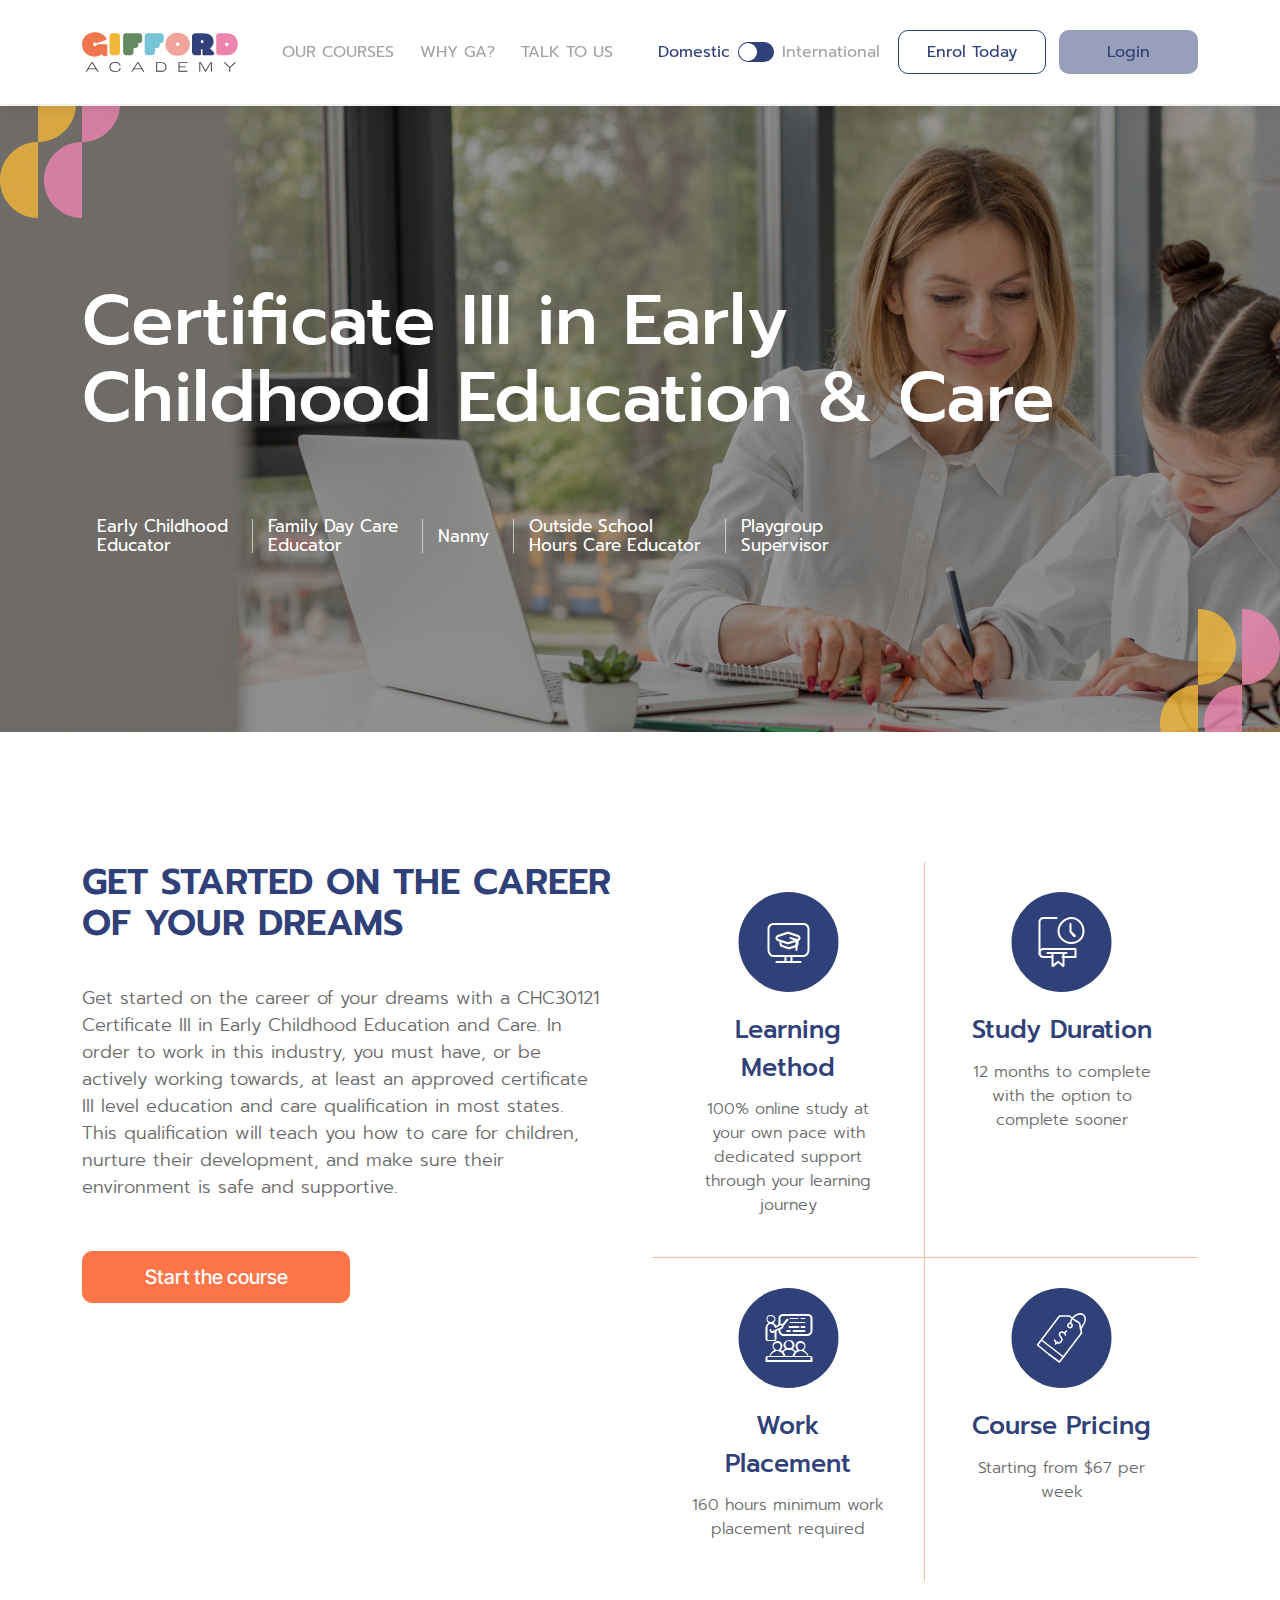
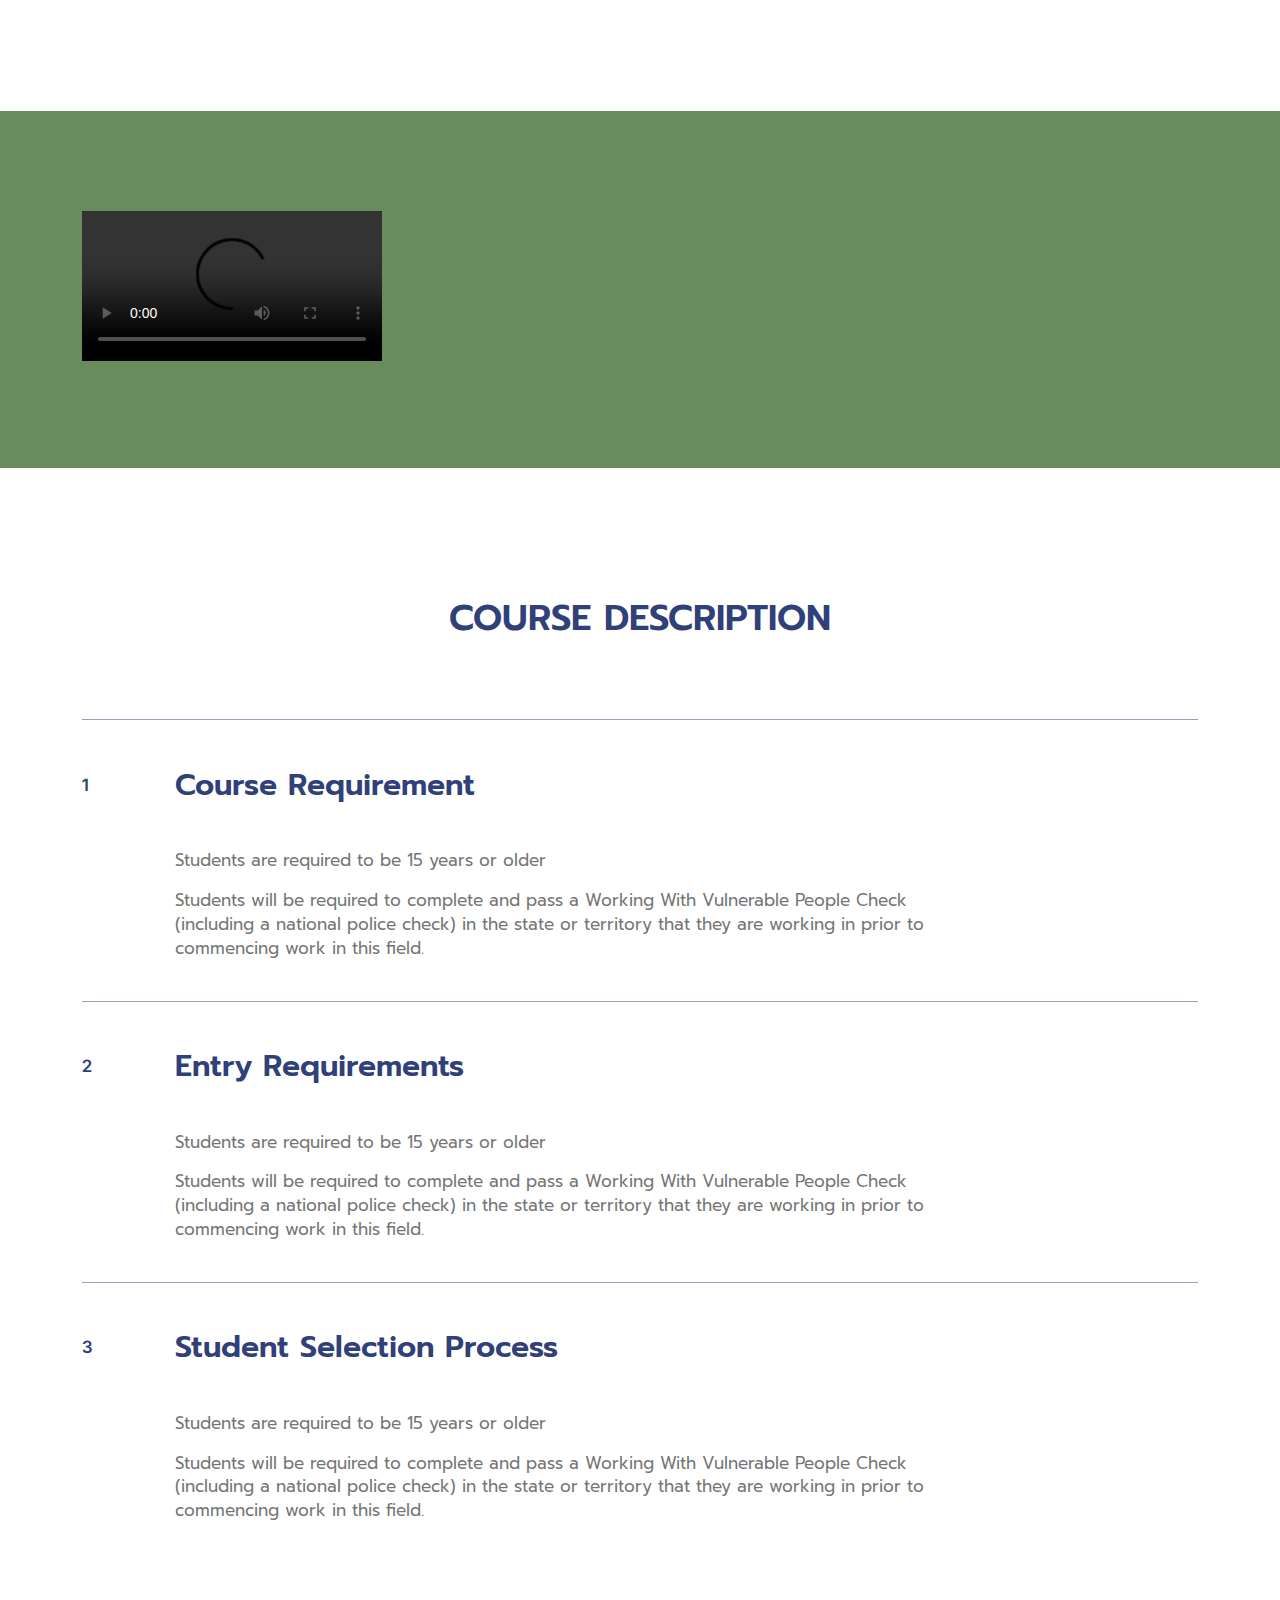
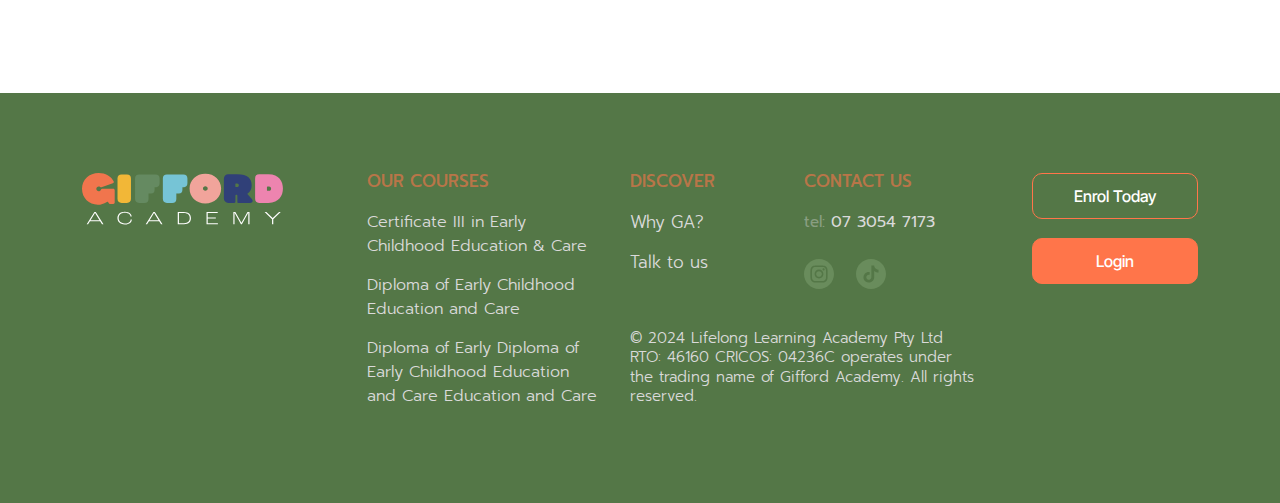
==== course1.html @ c0bf6949 "Add files via upload" ====
<!DOCTYPE html>
<html lang="en">

<head>
    <meta charset="UTF-8">
    <meta name="viewport" content="width=device-width, initial-scale=1.0">
    <title>Certificate III in Early Childhood Education & Care</title>
    <link rel="stylesheet" href="css/lib/bootstrap.min.css">
    <link rel="stylesheet" href="css/lib/swiper-bundle.min.css">
    <link rel="stylesheet" href="https://cdn.plyr.io/3.7.8/plyr.css" />
    <link rel="stylesheet" href="css/style.css">
</head>

<body>
    <header class="header white">
        <div class="container">
            <div class="row align-items-center">
                <div class="col-xl-2">
                    <a href="index.html" class="header__logo">
                        <img src="img/logowhite.svg" alt="logo">
                    </a>
                </div>
                <div class="col-xl-10 adaptmenu">
                    <div class="header__rightsect">
                        <nav>
                            <ul>
                                <li>
                                    <a href="#">Our Courses</a>
                                    <div class="megamenu">
                                        <div class="container">
                                            <div class="megamenuwrap">
                                                <div class="row">
                                                    <div class="col-xl-4">
                                                        <a href="#" class="megamenu__link">
                                                            <img src="img/menupic1.png" alt="img">
                                                            <p>
                                                                Certificate III in Early Childhood<br> Education & Care
                                                            </p>
                                                        </a>
                                                    </div>
                                                    <div class="col-xl-4">
                                                        <a href="#" class="megamenu__link">
                                                            <img src="img/menupic2.png" alt="img">
                                                            <p>
                                                                Diploma of Early Childhood<br> Education and Care
                                                            </p>
                                                        </a>
                                                    </div>
                                                    <div class="col-xl-4">
                                                        <a href="#" class="megamenu__link">
                                                            <img src="img/menupic3.png" alt="img">
                                                            <p>
                                                                Double Certificate III and<br> Diploma of Early
                                                                Childhood<br>
                                                                Education and Care
                                                            </p>
                                                        </a>
                                                    </div>
                                                </div>
                                            </div>
                                        </div>
                                    </div>
                                </li>
                                <li><a href="#">Why GA?</a></li>
                                <li><a href="#">Talk to us</a></li>
                            </ul>
                        </nav>
                        <div class="header__switcher">
                            <span class="domestic active">Domestic</span>
                            <div class="switchel">
                                <input type="checkbox" id="switch" /><label for="switch">Toggle</label>
                            </div>
                            <span class="international">International</span>
                        </div>
                        <div class="header__btns">
                            <a href="#" class="enrolbtn">Enrol Today</a>
                            <a href="#" class="logbtn">Login</a>
                        </div>
                    </div>
                </div>

                <button class="burger burger2"><span></span></button>
            </div>
        </div>
    </header>

    <main class="main">
        <section class="sertificate__herosect headerspace">
            <img class="sertificate__herosectbg" src="img/sertificate/sertifhero.jpg" alt="heroimg">
            <div class="container">
                <h1>
                    Certificate III in Early<br> Childhood Education & Care
                </h1>
                <ul>
                    <li>
                        Early Childhood<br> Educator
                    </li>
                    <li>
                        Family Day Care<br> Educator
                    </li>
                    <li>
                        Nanny
                    </li>
                    <li>
                        Outside School<br> Hours Care Educator
                    </li>
                    <li>
                        Playgroup<br> Supervisor
                    </li>
                </ul>
            </div>
            <img class="sertheroel1" src="img/elements/el10.png" alt="el">
            <img class="sertheroel2" src="img/elements/el11.png" alt="el">
        </section>

        <section class="sertgetstarted">
            <div class="container">
                <div class="row">
                    <div class="col-lg-6">
                        <h3 class="secttitle secttitle_blue">
                            Get started on the career of your dreams
                        </h3>
                        <div class="descr">
                            <p>
                                Get started on the career of your dreams with a CHC30121 Certificate III in Early
                                Childhood
                                Education and Care. In order to work in this industry, you must have, or be actively
                                working
                                towards, at least an approved certificate III level education and care qualification in
                                most
                                states. This qualification will teach you how to care for children, nurture their
                                development, and make sure their environment is safe and supportive.
                            </p>
                        </div>
                        <a href="#" class="redbtn">
                            Start the course
                        </a>
                    </div>
                    <div class="col-lg-6">
                        <div class="getstartedicwrap">
                            <div class="getstartedicbox">
                                <img src="img/sertificate/ic1.svg" alt="icon">
                                <p class="title">Learning Method</p>
                                <p>
                                    100% online study at your own pace with dedicated support through your learning
                                    journey
                                </p>
                            </div>
                            <div class="getstartedicbox">
                                <img src="img/sertificate/ic2.svg" alt="icon">
                                <p class="title">Study Duration</p>
                                <p>
                                    12 months to complete with the option to complete sooner
                                </p>
                            </div>
                            <div class="getstartedicbox">
                                <img src="img/sertificate/ic3.svg" alt="icon">
                                <p class="title">Work Placement</p>
                                <p>
                                    160 hours minimum work placement required
                                </p>
                            </div>
                            <div class="getstartedicbox">
                                <img src="img/sertificate/ic4.svg" alt="icon">
                                <p class="title">Course Pricing</p>
                                <p>
                                    Starting from $67 per week
                                </p>
                            </div>
                        </div>
                    </div>
                </div>
            </div>
        </section>

        <div class="videosection bggreen">
            <div class="container">
                <video id="player" playsinline controls>
                    <source src="video/video.mp4" type="video/mp4" />
                </video>
            </div>
        </div>

        <section class="coursedescription">
            <div class="container">
                <h3 class="secttitle secttitle_blue">Course Description</h3>

                <div class="accordeonwrapper">
                    <div class="accordeonrow">
                        <div class="accordeon__header">
                            <span class="count">1</span>
                            <p>
                                Course Requirement
                            </p>
                            <span class="pusic">
                                <span></span><span></span>
                            </span>

                        </div>
                        <div class="accordeon__body">
                            <div class="descr">
                                <p>
                                    Students are required to be 15 years or older
                                </p>
                                <p>
                                    Students will be required to complete and pass a Working With Vulnerable People
                                    Check
                                    (including a national police check) in the state or territory that they are working
                                    in
                                    prior to commencing work in this field.
                                </p>
                            </div>
                        </div>
                    </div>
                    <div class="accordeonrow">
                        <div class="accordeon__header">
                            <span class="count">2</span>
                            <p>
                                Entry Requirements
                            </p>
                            <span class="pusic">
                                <span></span><span></span>
                            </span>
                        </div>
                        <div class="accordeon__body">
                            <div class="descr">
                                <p>
                                    Students are required to be 15 years or older
                                </p>
                                <p>
                                    Students will be required to complete and pass a Working With Vulnerable People
                                    Check
                                    (including a national police check) in the state or territory that they are working
                                    in
                                    prior to commencing work in this field.
                                </p>
                            </div>
                        </div>
                    </div>
                    <div class="accordeonrow">
                        <div class="accordeon__header">
                            <span class="count">3</span>
                            <p>
                                Student Selection Process
                            </p>
                            <span class="pusic">
                                <span></span><span></span>
                            </span>
                        </div>
                        <div class="accordeon__body">
                            <div class="descr">
                                <p>
                                    Students are required to be 15 years or older
                                </p>
                                <p>
                                    Students will be required to complete and pass a Working With Vulnerable People
                                    Check
                                    (including a national police check) in the state or territory that they are working
                                    in
                                    prior to commencing work in this field.
                                </p>
                            </div>
                        </div>
                    </div>
                   
                </div>
            </div>
        </section>
       


    </main>

    <footer class="footer">
        <div class="container">
            <div class="row">
                <div class="col-xl-3">
                    <div class="footerlogo">
                        <a href="#"><img src="img/logo-footer.svg" alt="logo"></a>
                    </div>
                </div>
                <div class="col-xl-7 col-lg-9">
                    <div class="footerlistswrapper">
                        <div class="footer__courses">
                            <p class="title">Our Courses</p>
                            <ul>
                                <li>
                                    <a href="#">
                                        Certificate III in Early Childhood Education & Care
                                    </a>
                                </li>
                                <li>
                                    <a href="#">
                                        Diploma of Early Childhood Education and Care
                                    </a>
                                </li>
                                <li>
                                    <a href="#">
                                        Diploma of Early Diploma of Early Childhood Education and Care Education and
                                        Care
                                    </a>
                                </li>
                            </ul>

                        </div>
                        <div class="footer__rsect">
                            <div class="footlistgroup">
                                <div class="footlist">
                                    <p class="title">Discover</p>
                                    <ul>
                                        <li><a href="#">Why GA?</a></li>
                                        <li><a href="#">Talk to us</a></li>
                                    </ul>
                                </div>
                                <div class="footlist">
                                    <p class="title">Contact us</p>
                                    <a href="tel:0730547173"><span>tel:</span> 07 3054 7173</a>
                                    <ul class="soc">
                                        <li>
                                            <a href="#" target="_blank">
                                                <img src="img/instagram.svg" alt="instagram">
                                            </a>
                                        </li>
                                        <li>
                                            <a href="#" target="_blank">
                                                <img src="img/tiktok.svg" alt="tiktok">
                                            </a>
                                        </li>
                                    </ul>
                                </div>
                            </div>
                            <p>
                                © 2024 Lifelong Learning Academy Pty Ltd RTO: 46160 CRICOS: 04236C operates under the
                                trading name of Gifford Academy. All rights reserved.
                            </p>
                        </div>
                    </div>
                </div>
                <div class="col-xl-2 col-lg-3 text-end">
                    <div class="footer__btns">
                        <a href="#">Enrol Today</a>
                        <a href="#">Login</a>
                    </div>
                </div>
            </div>
        </div>
    </footer>


    <script src="js/lib/jquery.js"></script>
    <script src="js/lib/swiper-bundle.min.js"></script>
    <script src="https://cdn.plyr.io/3.7.8/plyr.js"></script>
    <script src="js/main.js"></script>
</body>

</html>
---- css/style.css ----
@import url("https://fonts.googleapis.com/css2?family=Inter+Tight:ital,wght@0,100..900;1,100..900&family=Prompt:ital,wght@0,100;0,200;0,300;0,400;0,500;0,600;0,700;0,800;0,900;1,100;1,200;1,300;1,400;1,500;1,600;1,700;1,800;1,900&display=swap");@import url("https://fonts.googleapis.com/css2?family=Poppins:ital,wght@0,100;0,200;0,300;0,400;0,500;0,600;0,700;0,800;0,900;1,100;1,200;1,300;1,400;1,500;1,600;1,700;1,800;1,900&display=swap");body *{-webkit-box-sizing:border-box;box-sizing:border-box}body{font-family:"Prompt",sans-serif}.main{min-height:500px}@media (min-width:1500px){.container{max-width:1440px}}a{text-decoration:none}.bgred{background:#FF754A}.bggreen{background:#698C5C}.bgpink{background:#F2ABA3}.secttitle{color:#fff;font-size:50px;font-weight:600;text-transform:uppercase;line-height:115%}.secttitle.secttitle_blue{color:#304078}.lmore{font-family:"Inter Tight",sans-serif;font-weight:500;font-size:20px;line-height:100%;color:#304078;-webkit-transition:0.3s;transition:0.3s}.lmore img{margin-left:6px;max-width:22px;-webkit-transition:0.3s;transition:0.3s}.lmore:hover{color:#304078}.lmore:hover img{-webkit-transform:translateX(5px);transform:translateX(5px)}.headerspace{margin-top:106px}.redbtn{border-radius:10px;background:#FF754A;border:1px solid #FF754A;min-height:65px;max-width:331px;width:100%;color:#fff;font-size:20px;font-weight:500;display:-webkit-inline-box;display:-ms-inline-flexbox;display:inline-flex;-webkit-box-align:center;-ms-flex-align:center;align-items:center;-webkit-box-pack:center;-ms-flex-pack:center;justify-content:center;text-align:center;-webkit-transition:0.3s;transition:0.3s}.redbtn:hover{color:#fff;-webkit-box-shadow:0 10px 10px rgba(255,117,74,0.3490196078);box-shadow:0 10px 10px rgba(255,117,74,0.3490196078)}.redbtnopacity{border-radius:10px;background:rgba(255,117,74,0.5);border:1px solid #FF754A;min-height:65px;max-width:331px;width:100%;color:#fff;font-size:20px;font-weight:500;display:-webkit-inline-box;display:-ms-inline-flexbox;display:inline-flex;-webkit-box-align:center;-ms-flex-align:center;align-items:center;-webkit-box-pack:center;-ms-flex-pack:center;justify-content:center;text-align:center;-webkit-transition:0.3s;transition:0.3s}.redbtnopacity:hover{color:#fff;background:#FF754A}.bluebtn{border-radius:10px;background:#304078;border:1px solid #304078;min-height:65px;max-width:331px;width:100%;color:#fff;font-size:20px;font-weight:500;display:-webkit-inline-box;display:-ms-inline-flexbox;display:inline-flex;-webkit-box-align:center;-ms-flex-align:center;align-items:center;-webkit-box-pack:center;-ms-flex-pack:center;justify-content:center;text-align:center;-webkit-transition:0.3s;transition:0.3s}.bluebtn:hover{background:rgba(255,255,255,0.6);color:#304078}@media (max-width:1599.8px){.secttitle{font-size:40px}.bluebtn,.redbtn,.redbtnopacity{min-height:52px;max-width:300px}}@media (max-width:1399.8px){.secttitle{font-size:36px}.lmore{font-size:18px}.lmore img{width:20px}}@media (max-width:1199.8px){.headerspace{margin-top:80px}}@media (max-width:767.8px){.secttitle{font-size:32px}}@media (max-width:575.8px){.secttitle{font-size:26px}}.mainslider{z-index:initial}.mainslider .swiper-slide{position:relative;height:100vh;overflow:hidden}.mainslider .swiper-slide img{height:100vh;width:100%;-o-object-fit:cover;object-fit:cover;-o-object-position:50% 50%;object-position:50% 50%}.mainslider .swiper-pagination-bullet{background:#343434;width:10px;height:10px;opacity:0.3;-webkit-transition:0.3s;transition:0.3s}.mainslider .swiper-pagination-bullet.swiper-pagination-bullet-active{opacity:1}.mainslider .swiper-pagination{left:initial;right:calc((100vw - 1440px) / 2);width:20px;top:50%;-webkit-transform:translateY(-50%);transform:translateY(-50%);margin:0;bottom:initial;z-index:2}.herosect:after{content:"";display:block;position:absolute;left:0;top:0;width:100%;height:100vh;background:rgba(0,0,0,0.5);z-index:2}.herosect .el1{position:absolute;left:0;top:0;z-index:1}.herosect .el2{position:absolute;left:90px;bottom:20px;z-index:1}.herosect__descr{position:relative;z-index:3;position:absolute;top:50%;-webkit-transform:translateY(-50%);transform:translateY(-50%);width:100%}.herosect__descr h1{font-size:103px;font-weight:600;line-height:115%;text-transform:uppercase;color:#fff;max-width:580px;margin-bottom:45px}.herosect__descr h1 .titlegroup{display:-webkit-box;display:-ms-flexbox;display:flex;-webkit-box-align:center;-ms-flex-align:center;align-items:center;-ms-flex-wrap:wrap;flex-wrap:wrap}.herosect__descr h1 .litttext{color:#FFBE31;font-size:38px;font-weight:500;text-transform:capitalize;display:inline-block;width:100%;max-width:217px;-webkit-box-flex:0;-ms-flex:0 0 217px;flex:0 0 217px;line-height:105%}.herosect__descr h1 .maintext{width:100%;max-width:calc(100% - 217px);-webkit-box-flex:0;-ms-flex:0 0 calc(100% - 217px);flex:0 0 calc(100% - 217px)}.herosect__descr .herosect__descrbtns{display:-webkit-box;display:-ms-flexbox;display:flex;-ms-flex-wrap:wrap;flex-wrap:wrap;-webkit-box-pack:justify;-ms-flex-pack:justify;justify-content:space-between;max-width:580px}.herosect__descr .herosect__descrbtns a{color:#fff;font-size:20px;font-weight:500;line-height:100%;display:-webkit-inline-box;display:-ms-inline-flexbox;display:inline-flex;-webkit-box-align:center;-ms-flex-align:center;align-items:center;-webkit-box-pack:center;-ms-flex-pack:center;justify-content:center;text-align:center;border-radius:10px;min-height:63px;-webkit-transition:0.3s;transition:0.3s}.herosect__descr .herosect__descrbtns .fbtn{width:100%;max-width:331px;-webkit-box-flex:0;-ms-flex:0 0 331px;flex:0 0 331px;background:#FF754A;border:1px solid #FF754A;-webkit-transition:0.3s;transition:0.3s}.herosect__descr .herosect__descrbtns .fbtn:hover{background:#ff6838;-webkit-box-shadow:0 10px 10px rgba(255,117,74,0.3490196078);box-shadow:0 10px 10px rgba(255,117,74,0.3490196078)}.herosect__descr .herosect__descrbtns .sbtn{width:100%;max-width:211px;-webkit-box-flex:0;-ms-flex:0 0 211px;flex:0 0 211px;background:rgba(255,117,74,0.5);border:1px solid rgba(255,117,74,0.5);-webkit-transition:0.3s;transition:0.3s}.herosect__descr .herosect__descrbtns .sbtn:hover{background:#FF754A}.qualification{padding:170px 0 189px}.qualification .secttitle{margin-bottom:60px}.qualification .boxeswrap{display:-webkit-box;display:-ms-flexbox;display:flex;-ms-flex-wrap:wrap;flex-wrap:wrap}.qualification .infbox{width:100%;max-width:50%;-webkit-box-flex:0;-ms-flex:0 0 50%;flex:0 0 50%;display:-webkit-box;display:-ms-flexbox;display:flex;border-top:1px solid rgba(48,64,120,0.4);height:189px;padding:40px;-webkit-box-align:center;-ms-flex-align:center;align-items:center}.qualification .infbox:nth-child(odd){border-right:1px solid rgba(48,64,120,0.4)}.qualification .infbox img{width:100%;max-width:77px;-webkit-box-flex:0;-ms-flex:0 0 77px;flex:0 0 77px}.qualification .infbox p{width:100%;max-width:calc(100% - 77px);-webkit-box-flex:0;-ms-flex:0 0 calc(100% - 77px);flex:0 0 calc(100% - 77px);padding-left:28px;margin:0;color:#fff;font-weight:500;font-size:22px;line-height:100%}.videosection{padding:130px 0}.videosection .plyr__control.plyr__control--overlaid{background:transparent;width:90px;height:90px;border:1px solid #fff;background:url("../img/main/play.png") no-repeat center/100%}.videosection .plyr__control.plyr__control--overlaid svg{display:none}.plyr.plyr--stopped .plyr__controls{display:none}.learnabout{padding:130px 0 93px}.learnabout__topsect{margin-bottom:170px}.learnabout__topsect .descr{max-width:475px;display:inline-block;text-align:left}.learnabout__topsect .descr p{color:#fff;font-size:18px;line-height:150%;margin-bottom:50px}.learnslidewrapper{border-top:1px solid #fff;padding-top:20px}.learnslidewrapper .num{font-size:20px;font-weight:700;font-family:"Poppins",sans-serif;color:#fff;margin-bottom:30px}.learnslidewrapper .num span{font-weight:400}.learnslidewrapper .learnslide__content{display:-webkit-box;display:-ms-flexbox;display:flex;-ms-flex-wrap:wrap;flex-wrap:wrap;-webkit-box-align:center;-ms-flex-align:center;align-items:center}.learnslidewrapper .learnslide__content .leftbox{width:100%;max-width:calc(100% - 318px);-webkit-box-flex:0;-ms-flex:0 0 calc(100% - 318px);flex:0 0 calc(100% - 318px);padding-right:50px}.learnslidewrapper .learnslide__content .leftbox p{color:rgba(255,255,255,0.6);font-size:17px;line-height:140%;margin:0}.learnslidewrapper .learnslide__content .leftbox .title{margin-bottom:35px;text-transform:uppercase;font-size:30px;font-weight:500;line-height:115%;color:#fff}.learnslidewrapper .learnslide__content .rightbox{width:100%;max-width:318px;-webkit-box-flex:0;-ms-flex:0 0 318px;flex:0 0 318px}.learnslidewrapper .learnslide__content .rightbox img{width:100%}.learnslider{padding-bottom:100px}.learnslider .swiper-slide{opacity:0.3;-webkit-transition:0.3s;transition:0.3s}.learnslider .swiper-slide.swiper-slide-active{opacity:1}.learnslider .swiper-pagination{bottom:0}.learnslider .swiper-pagination .swiper-pagination-bullet{width:10px;height:10px;background:#343434;opacity:0.3;-webkit-transition:0.3s;transition:0.3s;margin:0 6px}.learnslider .swiper-pagination .swiper-pagination-bullet.swiper-pagination-bullet-active{opacity:1}.graduates{padding:130px 0 160px;padding-left:calc((100vw - 1440px) / 2);overflow:hidden}.graduates-slider{padding-top:100px;overflow:initial;position:relative}.graduates-slider .swiper-button-next,.graduates-slider .swiper-button-prev{top:-43px;border-radius:17px;background:#343434;width:57px;height:57px;background-repeat:no-repeat;background-position:center;background-size:16px}.graduates-slider .swiper-button-next:after,.graduates-slider .swiper-button-prev:after{display:none}.graduates-slider .swiper-button-next{right:calc((100vw - 1440px) / 2);background-image:url("../img/slider-right.svg")}.graduates-slider .swiper-button-prev{left:initial;right:calc((100vw - 1440px) / 2 + 70px);background-image:url("../img/slider-left.svg")}.graduateslide{padding:33px;border-radius:22px;display:-webkit-box;display:-ms-flexbox;display:flex;-ms-flex-wrap:wrap;flex-wrap:wrap;position:relative}.graduateslide .ava{width:100%;max-width:264px;-webkit-box-flex:0;-ms-flex:0 0 264px;flex:0 0 264px}.graduateslide .ava img{width:100%;border-radius:35px}.graduateslide .descr{width:100%;max-width:calc(100% - 264px);-webkit-box-flex:0;-ms-flex:0 0 calc(100% - 264px);flex:0 0 calc(100% - 264px);padding-left:33px;position:relative}.graduateslide .descr .name{color:#304078;text-transform:uppercase;margin-bottom:10px;font-size:30px;font-weight:600;line-height:115%}.graduateslide .descr ul{margin:0 0 33px 0;padding:0}.graduateslide .descr ul li{display:inline-block;vertical-align:middle;margin-right:16px;font-size:18px;color:#304078;opacity:0.6}.graduateslide .descr ul li:last-child{margin-right:0}.graduateslide .descr p{font-weight:500;font-size:21px;line-height:140%;color:#304078;margin:0}.graduateslide .descr .qimg{position:absolute;top:0;right:-10px}.calendarsect{padding:140px 0 130px}.calendarsect .secttitle{margin-bottom:50px}.calendarsect p{font-size:18px;color:#fff;max-width:382px}.imgsect{height:390px;position:relative;display:-webkit-box;display:-ms-flexbox;display:flex;-webkit-box-align:center;-ms-flex-align:center;align-items:center}.imgsect>img{position:absolute;left:0;top:0;width:100%;height:100%;-o-object-fit:cover;object-fit:cover;-o-object-position:50% 50%;object-position:50% 50%}.imgsect .container{position:relative;z-index:2}.mainslider .swiper-slide img{min-height:500px}@media (max-width:1599.8px){.herosect__descr h1{font-size:80px}.herosect__descr h1 .litttext{font-size:32px;max-width:200px;-webkit-box-flex:0;-ms-flex:0 0 200px;flex:0 0 200px}.herosect__descr .herosect__descrbtns a{min-height:52px}.herosect__descr .herosect__descrbtns .fbtn{max-width:300px;-webkit-box-flex:0;-ms-flex:0 0 300px;flex:0 0 300px}.herosect__descr .herosect__descrbtns .sbtn{max-width:200px;-webkit-box-flex:0;-ms-flex:0 0 200px;flex:0 0 200px}.herosect__descr .herosect__descrbtns{max-width:540px}}@media (max-width:1499.8px){.graduates{padding-left:calc((100vw - 1320px) / 2)}.graduates-slider .swiper-button-next{right:calc((100vw - 1320px) / 2)}.graduates-slider .swiper-button-prev{right:calc((100vw - 1320px) / 2 + 70px)}}@media (max-width:1399.8px){.graduates{padding-left:calc((100vw - 1140px) / 2)}.graduates-slider .swiper-button-next{right:calc((100vw - 1140px) / 2)}.graduates-slider .swiper-button-prev{right:calc((100vw - 1140px) / 2 + 70px)}.qualification .infbox p{font-size:20px;-webkit-box-flex:0;-ms-flex:0 0 calc(100% - 60px);flex:0 0 calc(100% - 60px);max-width:calc(100% - 60px)}.qualification .infbox img{max-width:60px;-webkit-box-flex:0;-ms-flex:0 0 60px;flex:0 0 60px}.qualification .infbox{padding:20px;height:160px}.learnabout__topsect .descr p{font-size:16px;margin-bottom:30px}.learnabout__topsect{margin-bottom:120px}.learnslidewrapper .learnslide__content .rightbox{max-width:230px;-webkit-box-flex:0;-ms-flex:0 0 230px;flex:0 0 230px}.learnslidewrapper .learnslide__content .leftbox{max-width:calc(100% - 230px);-webkit-box-flex:0;-ms-flex:0 0 calc(100% - 230px);flex:0 0 calc(100% - 230px)}.learnslidewrapper .learnslide__content .leftbox .title{font-size:24px}.learnslidewrapper .learnslide__content .leftbox p{font-size:16px}.learnslidewrapper .num{margin-bottom:20px}.learnslider{padding-bottom:80px}.graduates{padding-top:100px;padding-bottom:100px}.graduates-slider .swiper-button-next,.graduates-slider .swiper-button-prev{top:-37px}.graduates-slider{padding-top:70px}.graduateslide .descr p{font-size:18px}.calendarsect p{font-size:16px}.imgsect{height:320px}.learnabout{padding:100px 0 80px}.calendarsect,.videosection{padding:100px 0}.qualification{padding:120px 0}}@media (max-width:1199.8px){.graduates{padding-left:calc((100vw - 960px) / 2)}.graduates-slider .swiper-button-next{right:calc((100vw - 960px) / 2)}.graduates-slider .swiper-button-prev{right:calc((100vw - 960px) / 2 + 70px)}.herosect__descr h1{font-size:66px}.herosect__descr h1 .litttext{font-size:28px;line-height:100%;padding-left:30px}}@media (max-width:991.8px){.herosect__descr h1{font-size:70px}.boxeswrap{margin-top:40px}.learnabout__topsect .descr{max-width:100%;text-align:left}.learnabout .secttitle{margin-bottom:40px}.learnabout__topsect{margin-bottom:70px}.graduates{padding-left:calc((100vw - 720px) / 2)}.graduates-slider .swiper-button-next{right:calc((100vw - 720px) / 2)}.graduates-slider .swiper-button-prev{right:calc((100vw - 720px) / 2 + 70px)}.graduateslide{padding:20px}.graduateslide .ava img{border-radius:15px}.graduateslide .ava{max-width:200px;-webkit-box-flex:0;-ms-flex:0 0 200px;flex:0 0 200px}.graduateslide .descr{max-width:calc(100% - 200px);-webkit-box-flex:0;-ms-flex:0 0 calc(100% - 200px);flex:0 0 calc(100% - 200px)}.graduateslide .descr .qimg{width:30px}.graduateslide .descr .name{font-size:26px}.graduateslide .descr ul{margin-bottom:20px}.graduateslide .descr ul li{font-size:15px}.graduateslide .descr p{font-weight:400;font-size:16px}.calendarsect .secttitle{margin-bottom:30px}.graduates-slider{padding-top:50px}.imgsect{height:260px}.learnabout__topsect .descr p{font-size:18px}.qualification .secttitle{margin-bottom:40px}.qualification{padding:100px 0}}@media (max-width:767.8px){.learnslidewrapper .learnslide__content .rightbox{max-width:150px;-webkit-box-flex:0;-ms-flex:0 0 150px;flex:0 0 150px}.learnslidewrapper .learnslide__content .leftbox{max-width:calc(100% - 150px);-webkit-box-flex:0;-ms-flex:0 0 calc(100% - 150px);flex:0 0 calc(100% - 150px);padding-right:20px}.learnslidewrapper .num{font-size:16px;margin-bottom:15px}.learnslidewrapper .learnslide__content .leftbox .title{font-size:20px;margin-bottom:10px}.learnslidewrapper .learnslide__content .leftbox p{font-size:15px}.herosect__descr h1{font-size:55px}.herosect__descr h1 .litttext{font-size:24px;max-width:160px;-webkit-box-flex:0;-ms-flex:0 0 160px;flex:0 0 160px;padding-left:20px}.herosect__descr h1 .maintext{max-width:calc(100% - 160px);-webkit-box-flex:0;-ms-flex:0 0 calc(100% - 160px);flex:0 0 calc(100% - 160px)}.herosect__descr .herosect__descrbtns a{font-size:18px}.herosect__descr .herosect__descrbtns .fbtn{max-width:260px;-webkit-box-flex:0;-ms-flex:0 0 260px;flex:0 0 260px}.herosect__descr .herosect__descrbtns{max-width:470px}.herosect .el2{width:100px;left:50px}.qualification .infbox p{padding-left:15px;font-size:18px}.qualification .infbox{height:140px}.learnslider{padding-bottom:60px}.graduates{padding-left:calc((100vw - 540px) / 2)}.graduates-slider .swiper-button-next{right:calc((100vw - 540px) / 2)}.graduates-slider .swiper-button-prev{right:calc((100vw - 540px) / 2 + 70px)}.graduates-slider .swiper-button-next,.graduates-slider .swiper-button-prev{width:50px;height:50px;border-radius:10px;top:-32px}.graduates{padding-top:60px;padding-bottom:60px}.calendarsect .secttitle,.learnabout .secttitle,.qualification .secttitle{margin-bottom:20px}.calendarsect,.learnabout,.qualification,.videosection{padding:60px 0}}@media (max-width:575.8px){.qualification .infbox{max-width:100%;-webkit-box-flex:0;-ms-flex:0 0 100%;flex:0 0 100%;border-right:none!important}.qualification .infbox:last-child{border-bottom:1px solid rgba(48,64,120,0.4)}.herosect__descr{padding-top:50px}.herosect__descr h1{font-size:45px}.herosect__descr h1 .litttext{font-size:20px;padding-left:30px}.herosect__descr .herosect__descrbtns .fbtn{margin-bottom:20px}.lmore{font-size:16px}.qualification .infbox{padding:10px;height:auto;min-height:100px}.learnabout__topsect .descr p{font-size:16px;font-weight:400;margin-bottom:15px}.learnabout__topsect{margin-bottom:40px}.learnslider{padding-left:12px;padding-right:12px;padding-bottom:40px}.learnslidewrapper .learnslide__content .rightbox{-webkit-box-ordinal-group:2;-ms-flex-order:1;order:1;max-width:100%;-webkit-box-flex:0;-ms-flex:0 0 100%;flex:0 0 100%;padding-bottom:20px}.learnslidewrapper .learnslide__content .rightbox img{max-width:200px;margin:0 auto}.learnslidewrapper .learnslide__content .leftbox{-webkit-box-ordinal-group:3;-ms-flex-order:2;order:2;max-width:100%;-webkit-box-flex:0;-ms-flex:0 0 100%;flex:0 0 100%;padding-right:0}.graduates{padding:60px 12px}.graduates-slider .swiper-button-next,.graduates-slider .swiper-button-prev{width:40px;height:40px;border-radius:5px;top:40px}.graduates-slider .swiper-button-prev{right:initial;left:0}.graduates-slider .swiper-button-next{right:initial;left:50px}.graduates-slider{padding-top:80px}.graduateslide .ava,.graduateslide .descr{max-width:100%;-webkit-box-flex:0;-ms-flex:0 0 100%;flex:0 0 100%}.graduateslide{padding:10px 10px 20px 10px}.graduateslide .ava{margin-bottom:20px}.graduateslide .ava img{max-width:200px}.graduateslide .descr{padding-left:0}.graduateslide .descr .qimg{display:none}.imgsect .secttitle{margin:0}.imgsect{height:210px}}@media (max-width:360.8px){.herosect__descr h1{font-size:40px}.herosect__descr h1 .litttext{max-width:130px;padding-left:0}.herosect__descr h1 .maintext{max-width:calc(100% - 130px);-webkit-box-flex:0;-ms-flex:0 0 calc(100% - 130px);flex:0 0 calc(100% - 130px)}.imgsect .secttitle br{display:none}}.titlesection{padding:100px 0;position:relative}.titlesection h1{font-family:"Prompt",sans-serif;color:#304078;font-size:90px;line-height:90%;margin:0}.titlesection h1 span{color:#FFBE31;font-size:40px;font-weight:500;line-height:105%}.titlesection .bgel{position:absolute;right:0;bottom:0}.titlesection .descr{padding-left:50px}.titlesection .descr p{font-size:18px;font-weight:300;color:#6A6A6A}.courseslist{background:#304078;padding:100px 0;position:relative}.courseslist .el1{position:absolute;left:0;bottom:0}.courseslist .el2{position:absolute;right:0;bottom:35%}.coursesrow{display:-webkit-box;display:-ms-flexbox;display:flex;-webkit-box-align:center;-ms-flex-align:center;align-items:center;border-top:1px solid rgba(255,255,255,0.2);padding-top:40px;padding-bottom:70px}.coursesrow:hover .coursesrow__arrow img{-webkit-transform:translateX(10px);transform:translateX(10px);-webkit-filter:drop-shadow(0 0 10px #FF754A);filter:drop-shadow(0 0 10px #FF754A)}.coursesrow:hover .count,.coursesrow:hover .coursesrow__title .title{color:#FF754A}.coursesrow:last-child{padding-bottom:0}.coursesrow__img{width:100%;max-width:230px;-webkit-box-flex:0;-ms-flex:0 0 230px;flex:0 0 230px}.coursesrow__img img{width:100%;border-radius:50%}.coursesrow__title{width:100%;max-width:42%;-webkit-box-flex:0;-ms-flex:0 0 42%;flex:0 0 42%;padding-left:137px;padding-right:50px}.coursesrow__title .count{font-size:20px;color:rgba(255,255,255,0.5);font-weight:600;font-family:"Poppins",sans-serif;margin-bottom:20px;-webkit-transition:0.3s;transition:0.3s}.coursesrow__title .title{color:#fff;font-size:30px;font-weight:500;line-height:115%;margin:0;text-transform:uppercase;-webkit-transition:0.3s;transition:0.3s}.coursesrow__descr{width:100%;max-width:calc(58% - 284px);-webkit-box-flex:0;-ms-flex:0 0 calc(58% - 284px);flex:0 0 calc(58% - 284px);padding-right:130px;padding-top:50px}.coursesrow__descr p{margin:0;font-size:17px;line-height:140%;color:rgba(255,255,255,0.6)}.coursesrow__arrow{width:100%;max-width:54px;-webkit-box-flex:0;-ms-flex:0 0 54px;flex:0 0 54px;padding-top:50px}.coursesrow__arrow img{max-width:100%;-webkit-transition:0.3s;transition:0.3s}.qsect{padding:100px 0;position:relative}.qsect:after{content:"";display:block;width:100%;height:100%;position:absolute;left:0;top:0;background:rgba(0,0,0,0.4)}.qsect__row{display:-webkit-box;display:-ms-flexbox;display:flex;-webkit-box-align:center;-ms-flex-align:center;align-items:center;position:relative;z-index:2}.qsect__row .qsect__btns a:first-child{margin-bottom:27px}.qsect__bg{position:absolute;left:0;top:0;width:100%;height:100%;-o-object-fit:cover;object-fit:cover;-o-object-position:50% 50%;object-position:50% 50%}.qsect__descr{width:100%;max-width:calc(100% - 335px);-webkit-box-flex:0;-ms-flex:0 0 calc(100% - 335px);flex:0 0 calc(100% - 335px)}.qsect__descr h3{margin-bottom:40px}.qsect__descr p{max-width:416px;color:rgba(255,255,255,0.6);font-size:17px;line-height:140%;margin:0}.qsect__btns{width:100%;max-width:335px;-webkit-box-flex:0;-ms-flex:0 0 335px;flex:0 0 335px;text-align:right}.sheduleblock{padding:90px 0;background:#FF754A;text-align:center;position:relative}.sheduleblock .secttitle{margin-bottom:20px}.sheduleblock p{margin-bottom:50px;color:rgba(255,255,255,0.85);line-height:140%;font-size:20px}.sheduleblock .el1{position:absolute;left:0;top:0}.sheduleblock .el2{position:absolute;top:0;right:36px}.sheduleblock .el3{position:absolute;bottom:0;left:36px}.sheduleblock .el4{position:absolute;bottom:0;right:0}@media (max-width:1599.8px){.titlesection h1{font-size:70px}.titlesection h1 span{font-size:36px}.titlesection .descr{padding-left:0}.coursesrow__title{padding-left:100px}.coursesrow__descr{padding-right:100px}.sheduleblock p{margin-bottom:30px}.sheduleblock{padding:70px 0}.coursesrow__title .title{font-size:28px}}@media (max-width:1399.8px){.titlesection .descr p{font-size:16px;margin:0}.coursesrow__img{max-width:200px;-webkit-box-flex:0;-ms-flex:0 0 200px;flex:0 0 200px}.coursesrow__title{max-width:38%;-webkit-box-flex:0;-ms-flex:0 0 38%;flex:0 0 38%;padding-left:60px;padding-right:20px}.coursesrow__descr{max-width:calc(62% - 254px);-webkit-box-flex:0;-ms-flex:0 0 calc(62% - 254px);flex:0 0 calc(62% - 254px)}.coursesrow__title .title{font-size:26px}.qsect__descr h3{margin-bottom:20px}}@media (max-width:1199.8px){.coursesrow__title .title br{display:none}.coursesrow__title .title{font-size:23px}.qsect{padding:80px 0}}@media (max-width:991.8px){.titlesection h1{margin-bottom:30px}.titlesection .bgel{max-width:100px}.coursesrow{-ms-flex-wrap:wrap;flex-wrap:wrap}.coursesrow__arrow,.coursesrow__descr,.coursesrow__img,.coursesrow__title{max-width:100%;-webkit-box-flex:0;-ms-flex:0 0 100%;flex:0 0 100%;padding:0}.coursesrow__img{margin-bottom:10px}.coursesrow__img img{max-width:160px}.coursesrow__title .title{margin-bottom:20px}.coursesrow__descr{margin-bottom:20px}.coursesrow__arrow img{max-width:45px}.coursesrow__arrow{text-align:right}.coursesrow{padding:30px 0}.qsect__descr h3 br{display:none}.qsect__btns{max-width:260px;-webkit-box-flex:0;-ms-flex:0 0 260px;flex:0 0 260px}.qsect__descr{max-width:calc(100% - 260px);-webkit-box-flex:0;-ms-flex:0 0 calc(100% - 260px);flex:0 0 calc(100% - 260px);padding-right:30px}.sheduleblock .el2{max-width:100px;right:10px}.sheduleblock .el3{left:10px;max-width:100px}.sheduleblock p{font-size:18px}}@media (max-width:767.8px){.titlesection h1{font-size:55px}.titlesection h1 span{font-size:34px}.titlesection{padding:60px 0}.titlesection .bgel{max-width:70px}.courseslist{padding:60px 0}.qsect__row{-ms-flex-wrap:wrap;flex-wrap:wrap}.qsect__descr{padding:0;max-width:100%;-webkit-box-flex:0;-ms-flex:0 0 100%;flex:0 0 100%;margin-bottom:20px}.qsect__descr h3{margin-bottom:10px}.sheduleblock .container{position:relative;z-index:2}.sheduleblock .el1,.sheduleblock .el2,.sheduleblock .el3,.sheduleblock .el4{max-width:70px}}@media (max-width:575.8px){.titlesection h1{font-size:45px;margin-bottom:15px}.titlesection h1 span{font-size:31px}.coursesrow__img img{max-width:100px}.coursesrow__title .count{font-size:16px}.coursesrow__descr p{font-size:16px}.coursesrow__title .title{margin-bottom:10px}.coursesrow__arrow img{-webkit-transform:translateX(0)!important;transform:translateX(0)!important;max-width:35px}.coursesrow__descr{margin-bottom:10px}.coursesrow{padding:20px 0;position:relative;z-index:2}.courseslist .el1{max-width:60px}.qsect{padding:60px 0}.qsect__btns{max-width:100%;-webkit-box-flex:0;-ms-flex:0 0 100%;flex:0 0 100%}.qsect__btns a{max-width:100%}.qsect__row .qsect__btns a:first-child{margin-bottom:20px}.sheduleblock .el1,.sheduleblock .el2,.sheduleblock .el3,.sheduleblock .el4{max-width:50px}.qsect__descr p,.sheduleblock p{font-size:16px}}.sertificate__herosect{min-height:626px;display:-webkit-box;display:-ms-flexbox;display:flex;-webkit-box-align:center;-ms-flex-align:center;align-items:center;position:relative}.sertificate__herosect:after{content:"";display:block;position:absolute;left:0;top:0;width:100%;height:100%;background:rgba(0,0,0,0.4)}.sertificate__herosect .container{position:relative;z-index:3}.sertificate__herosect h1{color:#fff;font-size:70px;line-height:110%;margin-bottom:80px}.sertificate__herosect ul{list-style-type:none;margin:0;padding:0;display:-webkit-box;display:-ms-flexbox;display:flex;-webkit-box-align:center;-ms-flex-align:center;align-items:center}.sertificate__herosect ul li{display:inline-block;vertical-align:top;max-width:215px;color:#fff;font-size:17px;line-height:110%;padding:0 25px 0 15px;position:relative}.sertificate__herosect ul li:after{content:"";display:inline-block;width:1px;height:34px;background:rgba(255,255,255,0.6);position:absolute;right:0;top:50%;-webkit-transform:translateY(-50%);transform:translateY(-50%)}.sertificate__herosect ul li:last-child:after{display:none}.sertificate__herosectbg{position:absolute;left:0;top:0;width:100%;height:100%;-o-object-fit:cover;object-fit:cover;-o-object-position:50% 50%;object-position:50% 50%}.sertheroel1{position:absolute;left:0;top:0;z-index:2}.sertheroel2{position:absolute;right:0;bottom:0;z-index:2}.sertgetstarted{padding:130px 0 130px}.sertgetstarted .secttitle{max-width:530px;margin-bottom:40px}.sertgetstarted .descr{margin-bottom:50px}.sertgetstarted .descr p{font-size:18px;font-weight:300;color:#6A6A6A;max-width:522px}.sertgetstarted .redbtn{max-width:268px;font-weight:500;font-family:"Inter Tight",sans-serif}.getstartedicwrap{display:-webkit-box;display:-ms-flexbox;display:flex;-ms-flex-wrap:wrap;flex-wrap:wrap}.getstartedicwrap .getstartedicbox{width:100%;max-width:50%;-webkit-box-flex:0;-ms-flex:0 0 50%;flex:0 0 50%;padding:30px 37px 40px 37px;text-align:center;border-bottom:1px solid rgba(255,117,74,0.5)}.getstartedicwrap .getstartedicbox img{height:100px;margin-bottom:20px}.getstartedicwrap .getstartedicbox p{margin:0;font-weight:300;color:#6A6A6A}.getstartedicwrap .getstartedicbox .title{margin-bottom:10px;font-weight:500;font-size:25px;color:#304078}.getstartedicwrap .getstartedicbox:nth-child(odd){border-right:1px solid rgba(255,117,74,0.5)}.getstartedicwrap .getstartedicbox:last-child,.getstartedicwrap .getstartedicbox:nth-last-child(2){border-bottom:none}.coursedescription{padding:130px 0}.coursedescription .secttitle{margin-bottom:80px;text-align:center}.accordeonwrapper{max-width:1218px;margin:0 auto}.accordeonrow{border-top:1px solid rgba(48,64,120,0.5)}.accordeonrow .accordeon__header{display:-webkit-box;display:-ms-flexbox;display:flex;-webkit-box-align:center;-ms-flex-align:center;align-items:center;min-height:129px;cursor:pointer;position:relative}.accordeonrow .accordeon__header .count{width:100%;max-width:93px;-webkit-box-flex:0;-ms-flex:0 0 93px;flex:0 0 93px;font-size:17px;font-family:"Inter Tight",sans-serif;line-height:120%;font-weight:600;color:#304078}.accordeonrow .accordeon__header p{width:100%;max-width:calc(100% - 93px);-webkit-box-flex:0;-ms-flex:0 0 calc(100% - 93px);flex:0 0 calc(100% - 93px);margin:0;font-weight:600;font-size:30px;line-height:115%;color:#304078}.accordeonrow .accordeon__body{padding-left:93px;padding-bottom:40px}.accordeonrow .accordeon__body .descr{max-width:calc(100% - 260px);font-size:17px;color:rgba(21,21,21,0.6);line-height:140%}.accordeonrow .accordeon__body p:last-child{margin-bottom:0}.header{position:fixed;left:0;top:0;z-index:11;width:100%;-webkit-transition:0.5s;transition:0.5s}.header ul{list-style-type:none;margin:0;padding:0}.header ul li{display:inline-block;vertical-align:middle}.header__logo img{max-width:100%}.header__rightsect{display:-webkit-box;display:-ms-flexbox;display:flex;-ms-flex-wrap:wrap;flex-wrap:wrap}.header__rightsect .header__btns{width:100%;max-width:317px;-webkit-box-flex:0;-ms-flex:0 0 317px;flex:0 0 317px}.header__rightsect .header__switcher{width:100px;max-width:260px;-webkit-box-flex:0;-ms-flex:0 0 260px;flex:0 0 260px}.header__rightsect nav{width:100%;max-width:calc(100% - 577px);-webkit-box-flex:0;-ms-flex:0 0 calc(100% - 577px);flex:0 0 calc(100% - 577px)}.header__rightsect nav>ul{padding-left:65px}.header__rightsect nav>ul>li{margin-right:40px;position:relative}.header__rightsect nav>ul>li:last-child{margin-right:0}.header__rightsect nav>ul>li>a{font-size:18px;color:#A5A7A6;line-height:100%;-webkit-transition:0.3s;transition:0.3s;padding:44px 0;display:inline-block;text-transform:uppercase}.header__rightsect nav>ul>li>a:hover{color:#fff}.header__rightsect nav>ul>li:after{content:"";display:block;position:absolute;bottom:0;left:0;right:0;margin:0 auto;height:5px;background:#FF754A;border-radius:5px 5px 0 0;width:0;-webkit-transition:0.3s;transition:0.3s;-webkit-animation-timing-function:ease-in-out;animation-timing-function:ease-in-out}.header__rightsect nav>ul>li:hover:after{width:100%}.header__btns{display:-webkit-inline-box;display:-ms-inline-flexbox;display:inline-flex;-webkit-box-align:center;-ms-flex-align:center;align-items:center;-ms-flex-wrap:wrap;flex-wrap:wrap;-webkit-box-pack:justify;-ms-flex-pack:justify;justify-content:space-between}.header__btns a{display:-webkit-inline-box;display:-ms-inline-flexbox;display:inline-flex;width:100%;border-radius:10px;min-height:44px;-webkit-box-align:center;-ms-flex-align:center;align-items:center;-webkit-box-pack:center;-ms-flex-pack:center;justify-content:center;text-align:center;-webkit-transition:0.3s;transition:0.3s}.header__btns a:hover{color:#fff}.enrolbtn{max-width:148px;-webkit-box-flex:0;-ms-flex:0 0 148px;flex:0 0 148px;background:transparent;border:1px solid #343434;color:#fff;font-size:16px}.logbtn{max-width:139px;-webkit-box-flex:0;-ms-flex:0 0 139px;flex:0 0 139px;color:#fff;background:rgba(52,52,52,0.5);border:1px solid rgba(52,52,52,0);font-size:16px}.megamenu{position:fixed;left:0;top:106px;width:100%;opacity:0;z-index:-1;visibility:hidden;-webkit-transform:translateY(10px);transform:translateY(10px);-webkit-transition:0.5s;transition:0.5s;-webkit-animation-timing-function:ease-in-out;animation-timing-function:ease-in-out}.header__rightsect nav>ul>li:hover .megamenu{opacity:1;z-index:1;visibility:visible;-webkit-transform:translateY(0);transform:translateY(0)}.megamenuwrap{background:rgba(36,36,36,0.7);padding:70px 105px;border-radius:0 0 30px 30px;-webkit-backdrop-filter:blur(111px);backdrop-filter:blur(111px)}.megamenu__link{display:-webkit-box;display:-ms-flexbox;display:flex;-ms-flex-wrap:wrap;flex-wrap:wrap;-webkit-box-align:center;-ms-flex-align:center;align-items:center}.megamenu__link img{width:100%;max-width:80px;-webkit-box-flex:0;-ms-flex:0 0 80px;flex:0 0 80px}.megamenu__link p{width:100%;max-width:calc(100% - 80px);-webkit-box-flex:0;-ms-flex:0 0 calc(100% - 80px);flex:0 0 calc(100% - 80px);padding-left:15px;text-align:left;margin:0;font-weight:500;color:#fff;-webkit-transition:0.3s;transition:0.3s}.megamenu__link:hover p{color:#FF754A}.header.change-bg{background:rgba(36,36,36,0.99)}.header.change-bg .megamenuwrap{background:rgba(36,36,36,0.99)}.header.change-bg .header__rightsect nav>ul>li>a{padding:35px 0}.header.change-bg .megamenu{top:88px}.header__switcher{display:-webkit-box;display:-ms-flexbox;display:flex;-webkit-box-align:center;-ms-flex-align:center;align-items:center}.header__switcher span{color:rgba(255,255,255,0.45);font-size:16px;line-height:100%;cursor:pointer}.header__switcher span.active{color:#fff;cursor:auto}.switchel{display:-webkit-inline-box;display:-ms-inline-flexbox;display:inline-flex;margin:0 8px}.switchel input[type=checkbox]{height:0;width:0;visibility:hidden}.switchel label{cursor:pointer;text-indent:-9999px;width:36px;height:20px;background:rgba(58,58,58,0.5);display:block;border-radius:100px;position:relative;-webkit-box-shadow:0 0 1px rgba(0,0,0,0.15);box-shadow:0 0 1px rgba(0,0,0,0.15)}.switchel label:after{content:"";position:absolute;top:1px;left:1px;width:18px;height:18px;background:#fff;border-radius:90px;-webkit-transition:0.3s;transition:0.3s}.switchel input:checked+label{background:#FF754A}.switchel input:checked+label:after{left:calc(100% - 1px);-webkit-transform:translateX(-100%);transform:translateX(-100%)}.switchel label:active:after{width:22px}.switchel body{display:-webkit-box;display:-ms-flexbox;display:flex;-webkit-box-pack:center;-ms-flex-pack:center;justify-content:center;-webkit-box-align:center;-ms-flex-align:center;align-items:center;height:100vh}.burger{display:none}.header__btns a:hover{border:1px solid #FF754A;background:#FF754A}.header__switcher span:not(.active){-webkit-transition:0.3s;transition:0.3s}.header__switcher span:not(.active):hover{color:rgba(255,255,255,0.7)}header.header.white{-webkit-box-shadow:0 4px 14px rgba(0,0,0,0.09);box-shadow:0 4px 14px rgba(0,0,0,0.09)}header.header.white .header__rightsect nav>ul>li>a{color:#A3A3A3}header.header.white .header__switcher span{color:rgba(52,52,52,0.45)}header.header.white .header__switcher span.active{color:#304078}header.header.white .switchel label{background:#304078}header.header.white .header__rightsect .header__btns .enrolbtn{background:#fff;border:1px solid #304078;color:#304078}header.header.white .header__rightsect .header__btns .enrolbtn:hover{color:#fff;background:#304078}header.header.white .header__rightsect .header__btns .logbtn{background:rgba(48,64,120,0.5);color:#304078}header.header.white .header__rightsect .header__btns .logbtn:hover{border:1px solid #304078;background:#304078;color:#fff}header.header.white.change-bg{background:#fff}@media (max-width:1440.8px){.header__rightsect .header__btns{max-width:300px;-webkit-box-flex:0;-ms-flex:0 0 300px;flex:0 0 300px}.header__rightsect .header__switcher{max-width:240px;-webkit-box-flex:0;-ms-flex:0 0 240px;flex:0 0 240px}.header__rightsect nav{width:100%;max-width:calc(100% - 540px);-webkit-box-flex:0;-ms-flex:0 0 calc(100% - 540px);flex:0 0 calc(100% - 540px)}.header__rightsect nav>ul>li>a{font-size:16px}.header__rightsect nav>ul{padding-left:40px}.header.change-bg .megamenu{top:84px}}@media (max-width:1399.8px){.header__rightsect nav>ul>li{margin-right:20px}.header__rightsect nav>ul{padding-left:10px}.megamenuwrap{padding:50px}}@media (max-width:1199.8px){.adaptmenu{position:fixed;right:0;top:0;width:500px;height:100vh;background:rgba(36,36,36,0.99);-webkit-transform:translateX(500px);transform:translateX(500px);-webkit-transition:0.5s;transition:0.5s}.adaptmenu.show{-webkit-transform:translateX(0);transform:translateX(0)}.adaptmenu .header__rightsect{display:block;padding:100px 15px 35px 15px}.adaptmenu .header__rightsect nav{max-width:100%}.adaptmenu .header__rightsect nav ul{padding:0}.adaptmenu .header__rightsect nav ul li{width:100%;display:block;margin-bottom:20px;margin-right:0}.adaptmenu .header__rightsect nav ul li a{padding:0;font-size:18px;color:#fff}.adaptmenu .header__rightsect nav .megamenu{opacity:1;z-index:1;visibility:visible;-webkit-transform:translateY(0);transform:translateY(0);position:relative;top:0}.adaptmenu .header__rightsect nav .megamenu .megamenuwrap{padding:15px 0 0 0;background:transparent;border-radius:0;-webkit-backdrop-filter:none;backdrop-filter:none}.adaptmenu .header__rightsect nav .megamenu .megamenu__link{margin-bottom:15px;font-size:16px}.adaptmenu .header__rightsect nav .megamenu .megamenu__link img{max-width:50px;-webkit-box-flex:0;-ms-flex:0 0 50px;flex:0 0 50px}.adaptmenu .header__rightsect nav .megamenu .megamenu__link p{color:rgba(255,255,255,0.7);max-width:calc(100% - 50px);-webkit-box-flex:0;-ms-flex:0 0 calc(100% - 50px);flex:0 0 calc(100% - 50px)}.adaptmenu .header__rightsect nav .megamenu .megamenu__link p br{display:none}.header.change-bg .header__rightsect nav>ul>li>a{padding:0}.header__switcher{margin-bottom:30px}.header{min-height:80px;display:-webkit-box;display:-ms-flexbox;display:flex;-webkit-box-align:center;-ms-flex-align:center;align-items:center}.header .container{position:relative}button.burger{display:inline-block;position:absolute;right:12px;top:5px;padding:0;width:40px;height:30px;border:none;background:transparent;cursor:pointer}button.burger:focus{outline:none}button.burger.burger2 span,button.burger.burger2:after,button.burger.burger2:before{width:100%;height:4px;border-radius:100px;position:absolute;display:block;background:#fff;right:0}button.burger.burger2:after,button.burger.burger2:before{content:"";-webkit-transition:0.3s width 0.4s;transition:0.3s width 0.4s}button.burger.burger2:after{top:0px;left:0px;margin-top:0px}button.burger.burger2:before{bottom:0px;right:0px;margin-bottom:0px}button.burger.burger2 span{top:50%;margin-top:-2px;-webkit-transition:-webkit-transform 0.3s;transition:-webkit-transform 0.3s;transition:transform 0.3s;transition:transform 0.3s,-webkit-transform 0.3s}button.burger.burger2 span:before{content:"";background:#fff;width:100%;height:4px;border-radius:100px;position:absolute;left:0px;-webkit-transition:-webkit-transform 0.3s;transition:-webkit-transform 0.3s;transition:transform 0.3s;transition:transform 0.3s,-webkit-transform 0.3s}button.burger.burger2.on:after{-webkit-transition:all 0.2s;transition:all 0.2s;width:0%;left:0px}button.burger.burger2.on:before{-webkit-transition:all 0.2s;transition:all 0.2s;width:0%;right:0px}button.burger.burger2.on span{-webkit-transform:rotate(45deg);transform:rotate(45deg);-webkit-transition:0.3s -webkit-transform 0.4s;transition:0.3s -webkit-transform 0.4s;transition:0.3s transform 0.4s;transition:0.3s transform 0.4s,0.3s -webkit-transform 0.4s}button.burger.burger2.on span:before{-webkit-transform:rotate(-90deg);transform:rotate(-90deg);-webkit-transition:0.3s -webkit-transform 0.4s;transition:0.3s -webkit-transform 0.4s;transition:0.3s transform 0.4s;transition:0.3s transform 0.4s,0.3s -webkit-transform 0.4s}.header__rightsect nav>ul>li:after{display:none!important}.header__btns a{border:1px solid #FF754A}.header__btns a.logbtn{background:#FF754A}.adaptmenu{overflow:auto}header.header.white button.burger.burger2 span,header.header.white button.burger.burger2 span:before,header.header.white button.burger.burger2:after,header.header.white button.burger.burger2:before{background:#304078}header.header.white .burger.burger2.on span,header.header.white .burger.burger2.on:after,header.header.white .burger.burger2.on:before{background:#fff}header.header.white .burger.burger2.on span:before{background:#fff}header.header.white .header__rightsect .header__btns .logbtn{background:#fff;border-color:#304078}header.header.white .header__switcher span{color:rgba(255,255,255,0.5)}header.header.white .header__switcher span.active{color:#fff}}@media (max-width:991.8px){.header__logo img{max-width:200px;width:100%}button.burger{top:10px}}@media (max-width:575.8px){.header__logo img{max-width:160px}button.burger{top:6px}.adaptmenu{width:100%}.adaptmenu .header__rightsect nav ul li a{font-size:16px}.adaptmenu .header__rightsect{display:block;padding:80px 0 10px 0}.megamenu .container{padding:0 0 0 15px}.adaptmenu{-webkit-transform:translateX(100%);transform:translateX(100%)}}.footer{background:#547747;padding:80px 0}.footerlogo a img{max-width:100%}.footer__btns{text-align:right}.footer__btns a{max-width:187px;width:100%;display:-webkit-inline-box;display:-ms-inline-flexbox;display:inline-flex;-webkit-box-align:center;-ms-flex-align:center;align-items:center;-webkit-box-pack:center;-ms-flex-pack:center;justify-content:center;text-align:center;border:1px solid #FF754A;min-height:46px;padding:3px 5px;color:#fff;font-size:16px;font-weight:500;font-family:"Inter Tight",sans-serif;border-radius:10px;margin-bottom:19px}.footer__btns a:nth-child(2){background:#FF754A}.footerlistswrapper{display:-webkit-box;display:-ms-flexbox;display:flex;-ms-flex-wrap:wrap;flex-wrap:wrap}.footerlistswrapper .footer__courses{width:100%;max-width:41%;-webkit-box-flex:0;-ms-flex:0 0 41%;flex:0 0 41%}.footerlistswrapper .footer__courses .title{color:rgba(255,117,74,0.6);margin-bottom:20px;text-transform:uppercase;font-size:17px;font-weight:500;line-height:100%}.footerlistswrapper .footer__courses ul{margin:0;padding:0;list-style-type:none;max-width:245px}.footerlistswrapper .footer__courses ul li{margin-bottom:20px}.footerlistswrapper .footer__courses ul li:last-child{margin-bottom:0}.footerlistswrapper .footer__courses ul li a{font-size:17px;font-weight:300;line-height:130%;color:#DADADA}.footerlistswrapper .footer__rsect{width:100%;max-width:59%;-webkit-box-flex:0;-ms-flex:0 0 59%;flex:0 0 59%}.footerlistswrapper .footer__rsect .footlistgroup{display:-webkit-box;display:-ms-flexbox;display:flex;-ms-flex-wrap:wrap;flex-wrap:wrap;max-width:422px}.footerlistswrapper .footer__rsect .footlistgroup .footlist{width:100%;max-width:50%;-webkit-box-flex:0;-ms-flex:0 0 50%;flex:0 0 50%}.footerlistswrapper .footer__rsect .footlistgroup .footlist ul{list-style-type:none;margin:0;padding:0}.footerlistswrapper .footer__rsect .footlistgroup .footlist ul li{margin-bottom:20px}.footerlistswrapper .footer__rsect .footlistgroup .footlist ul li:last-child{margin-bottom:0}.footerlistswrapper .footer__rsect .footlistgroup .footlist ul li a{font-size:17px;color:#DADADA;font-weight:300}.footerlistswrapper .footer__rsect .footlistgroup .footlist>a{color:#DADADA;font-size:17px;display:inline-block;margin-bottom:25px}.footerlistswrapper .footer__rsect .footlistgroup .footlist>a span{font-size:15px;opacity:0.4}.footerlistswrapper .footer__rsect .footlistgroup .footlist .soc li{display:inline-block;vertical-align:middle;margin-right:16px;margin-bottom:0}.footerlistswrapper .footer__rsect .footlistgroup .footlist .soc li:last-child{margin-right:0}.footerlistswrapper .footer__rsect .footlistgroup .footlist .soc li a{display:inline-block}.footerlistswrapper .footer__rsect .footlistgroup .footlist .soc li a img{vertical-align:top}.footerlistswrapper .footer__rsect>p{max-width:422px;margin-top:50px;font-size:17px;color:#DADADA;font-weight:300;line-height:130%}.footerlistswrapper .footer__rsect .title{color:rgba(255,117,74,0.6);margin-bottom:20px;text-transform:uppercase;font-size:17px;font-weight:500;line-height:100%}.footerlistswrapper .footer__courses ul li a,.footerlistswrapper .footer__rsect .footlistgroup .footlist ul li a,.footerlistswrapper .footer__rsect .footlistgroup .footlist>a{-webkit-transition:0.3s;transition:0.3s}.footerlistswrapper .footer__courses ul li a:hover,.footerlistswrapper .footer__rsect .footlistgroup .footlist ul li a:hover,.footerlistswrapper .footer__rsect .footlistgroup .footlist>a:hover{opacity:0.7}.footer__btns a{-webkit-transition:0.3s;transition:0.3s}.footer__btns a:hover{background:#FF754A}.footer__btns a:nth-child(2):hover{background:#ff6838;-webkit-box-shadow:0 10px 10px rgba(255,117,74,0.3490196078);box-shadow:0 10px 10px rgba(255,117,74,0.3490196078)}@media (max-width:1399.8px){.footerlistswrapper .footer__rsect>p{font-size:15px}.footerlistswrapper .footer__courses{padding-right:30px}.footerlistswrapper .footer__courses ul li a,.footerlistswrapper .footer__rsect .footlistgroup .footlist>a{font-size:16px}.footerlistswrapper .footer__courses ul li,.footerlistswrapper .footer__rsect .footlistgroup .footlist ul li{margin-bottom:15px}.footerlistswrapper .footer__rsect>p{margin-top:40px}.footerlistswrapper .footer__rsect{padding-right:30px}}@media (max-width:1199.8px){.footer{padding:40px 0}.footerlogo{text-align:center;margin-bottom:30px}}@media (max-width:991.8px){.footer__btns{-webkit-box-pack:start;-ms-flex-pack:start;justify-content:flex-start;display:-webkit-box;display:-ms-flexbox;display:flex;padding-top:50px}.footer__btns a{margin-right:30px}}@media (max-width:767.8px){.footerlistswrapper .footer__courses{padding-right:15px}.footerlistswrapper .footer__rsect{padding-right:0}}@media (max-width:575.8px){.footerlistswrapper .footer__courses{max-width:100%;-webkit-box-flex:0;-ms-flex:0 0 100%;flex:0 0 100%;margin-bottom:20px}.footerlistswrapper .footer__rsect{max-width:100%;-webkit-box-flex:0;-ms-flex:0 0 100%;flex:0 0 100%}.footer__btns{padding-top:30px}.footer__btns{-webkit-box-pack:justify;-ms-flex-pack:justify;justify-content:space-between}.footer__btns a{margin:0;width:calc(50% - 10px)}}
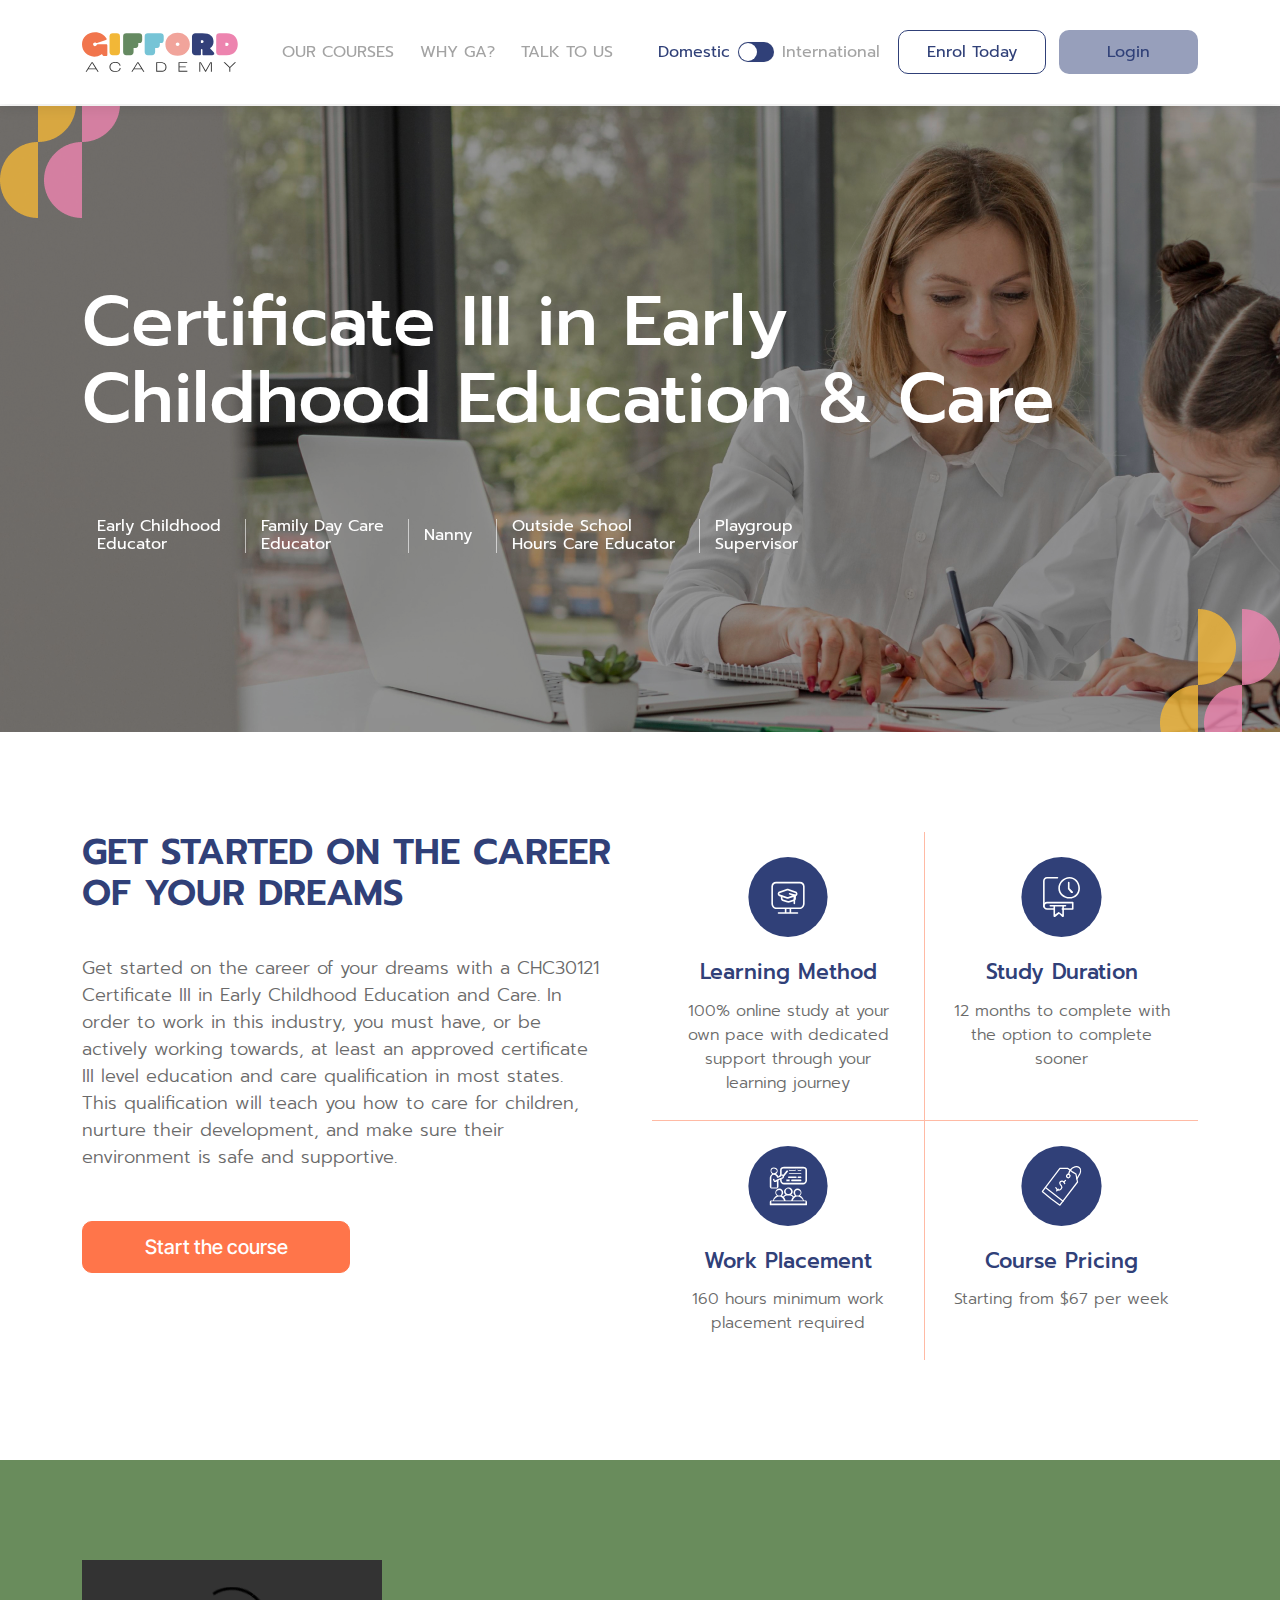
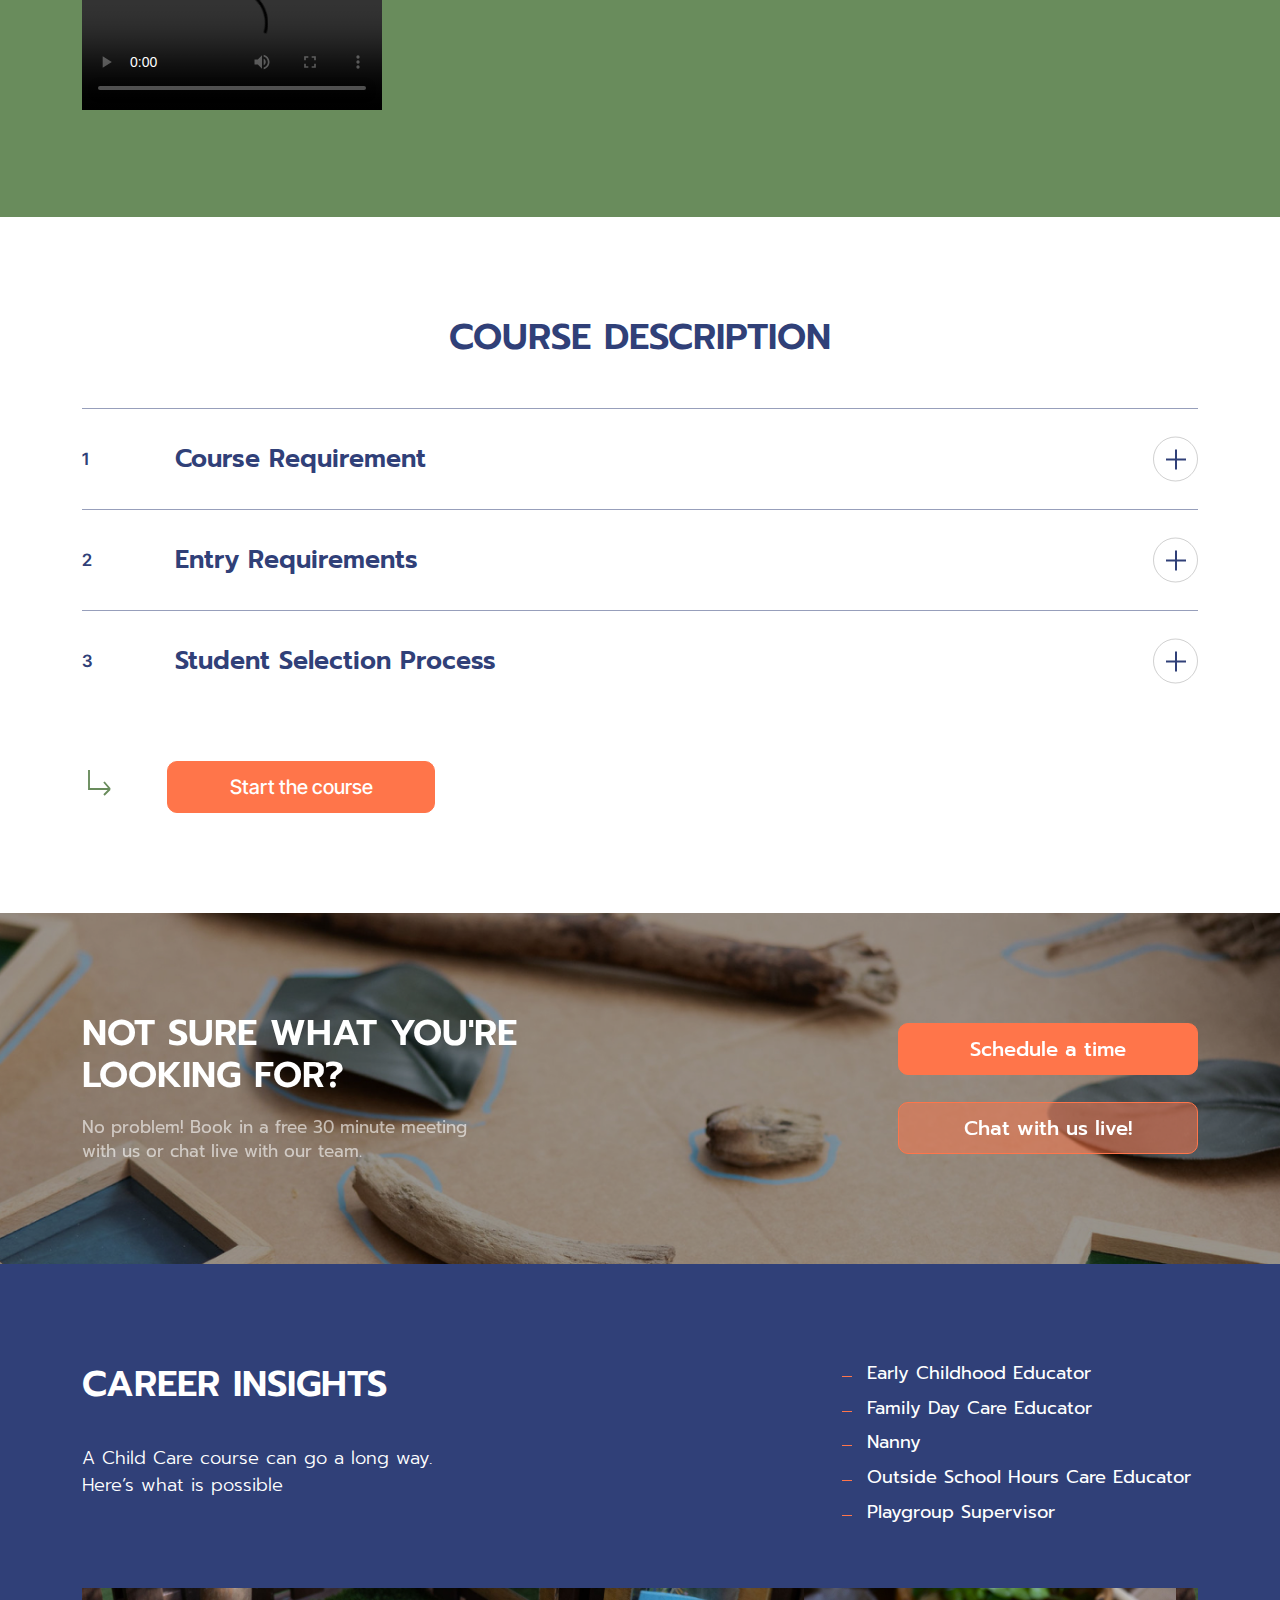
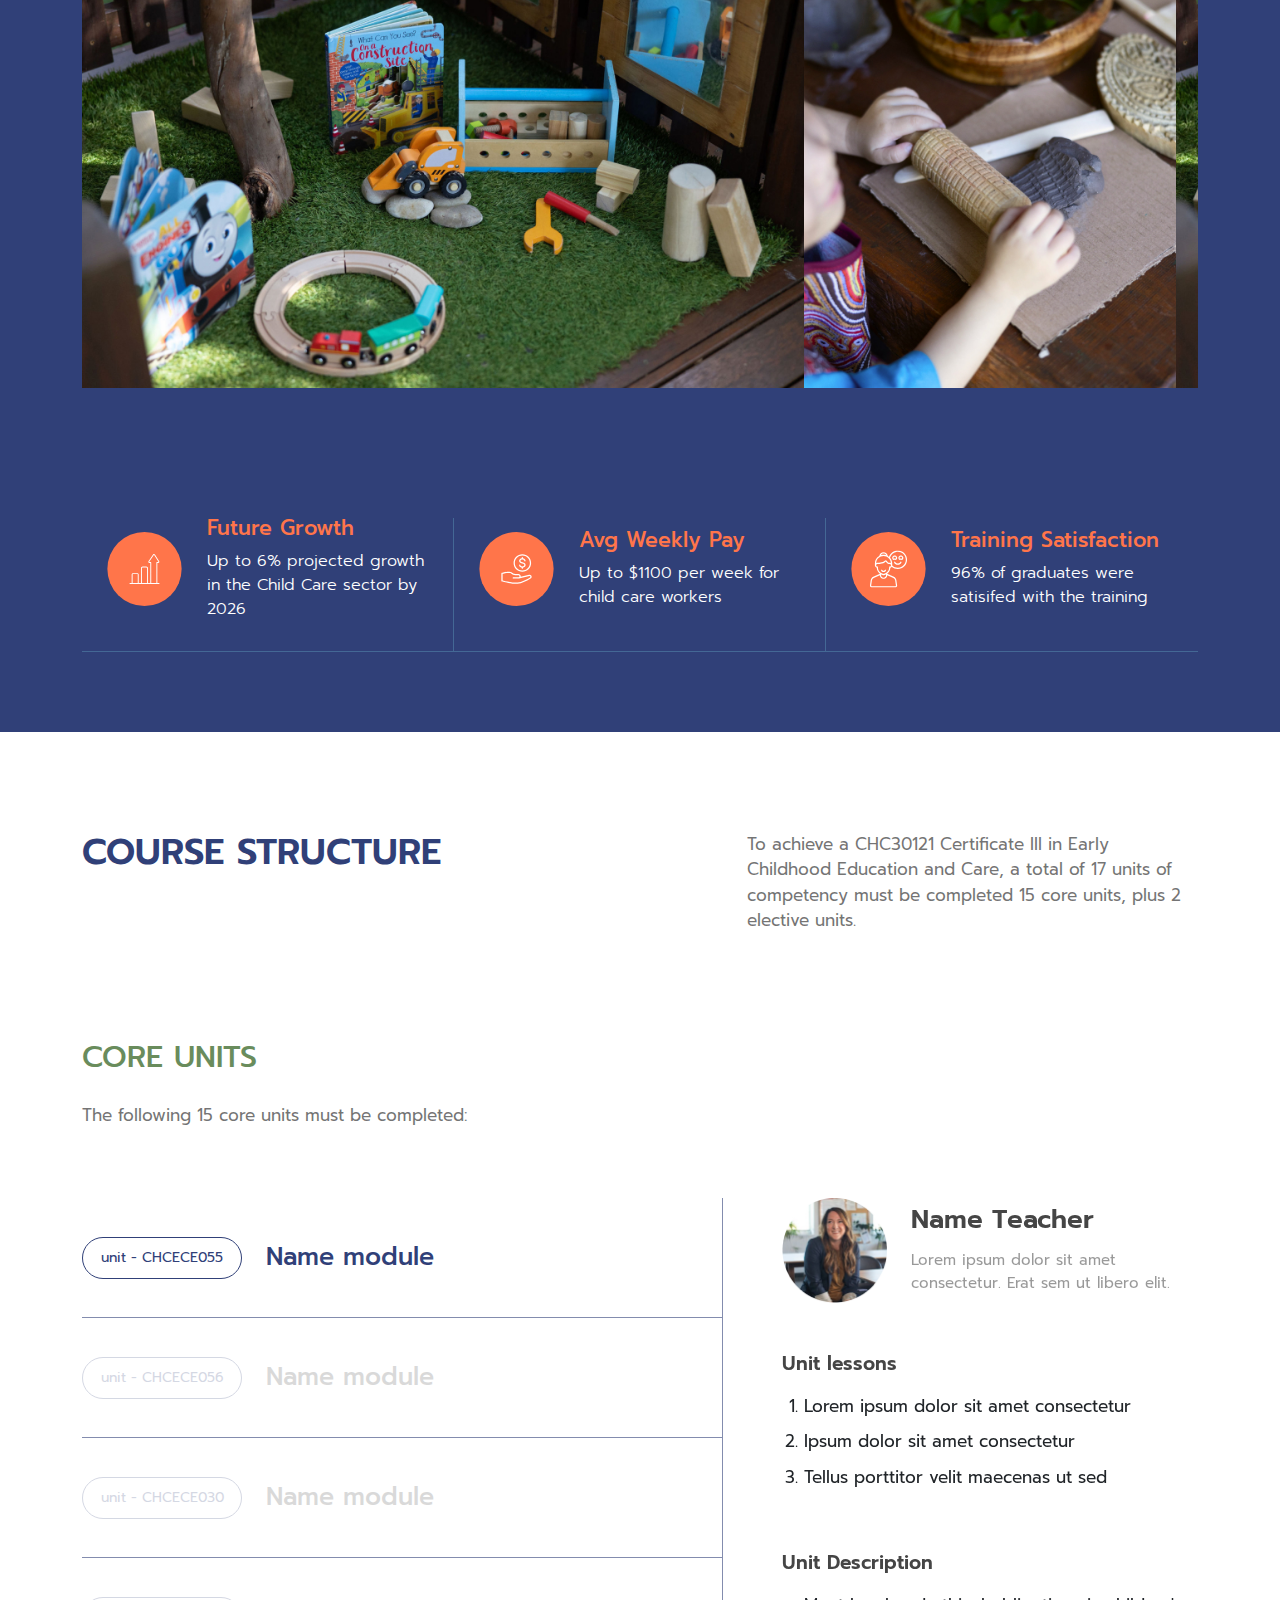
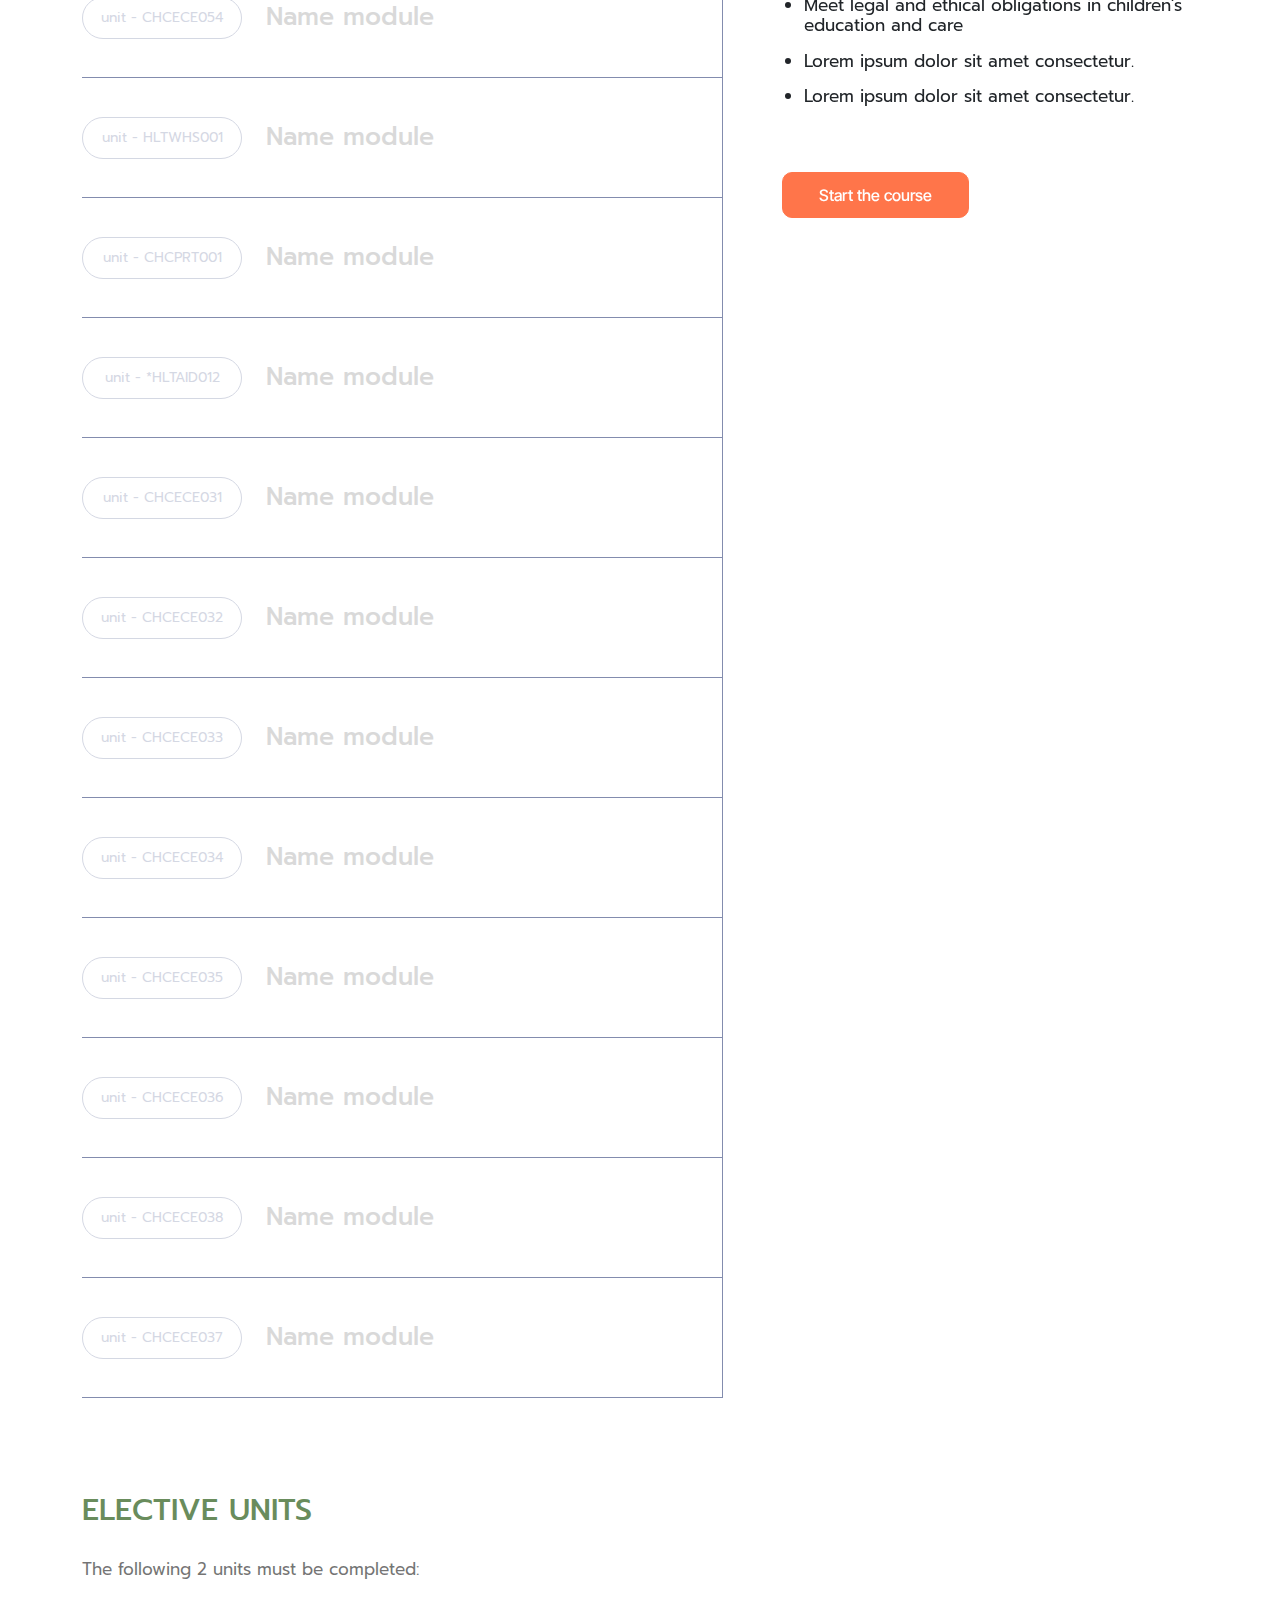
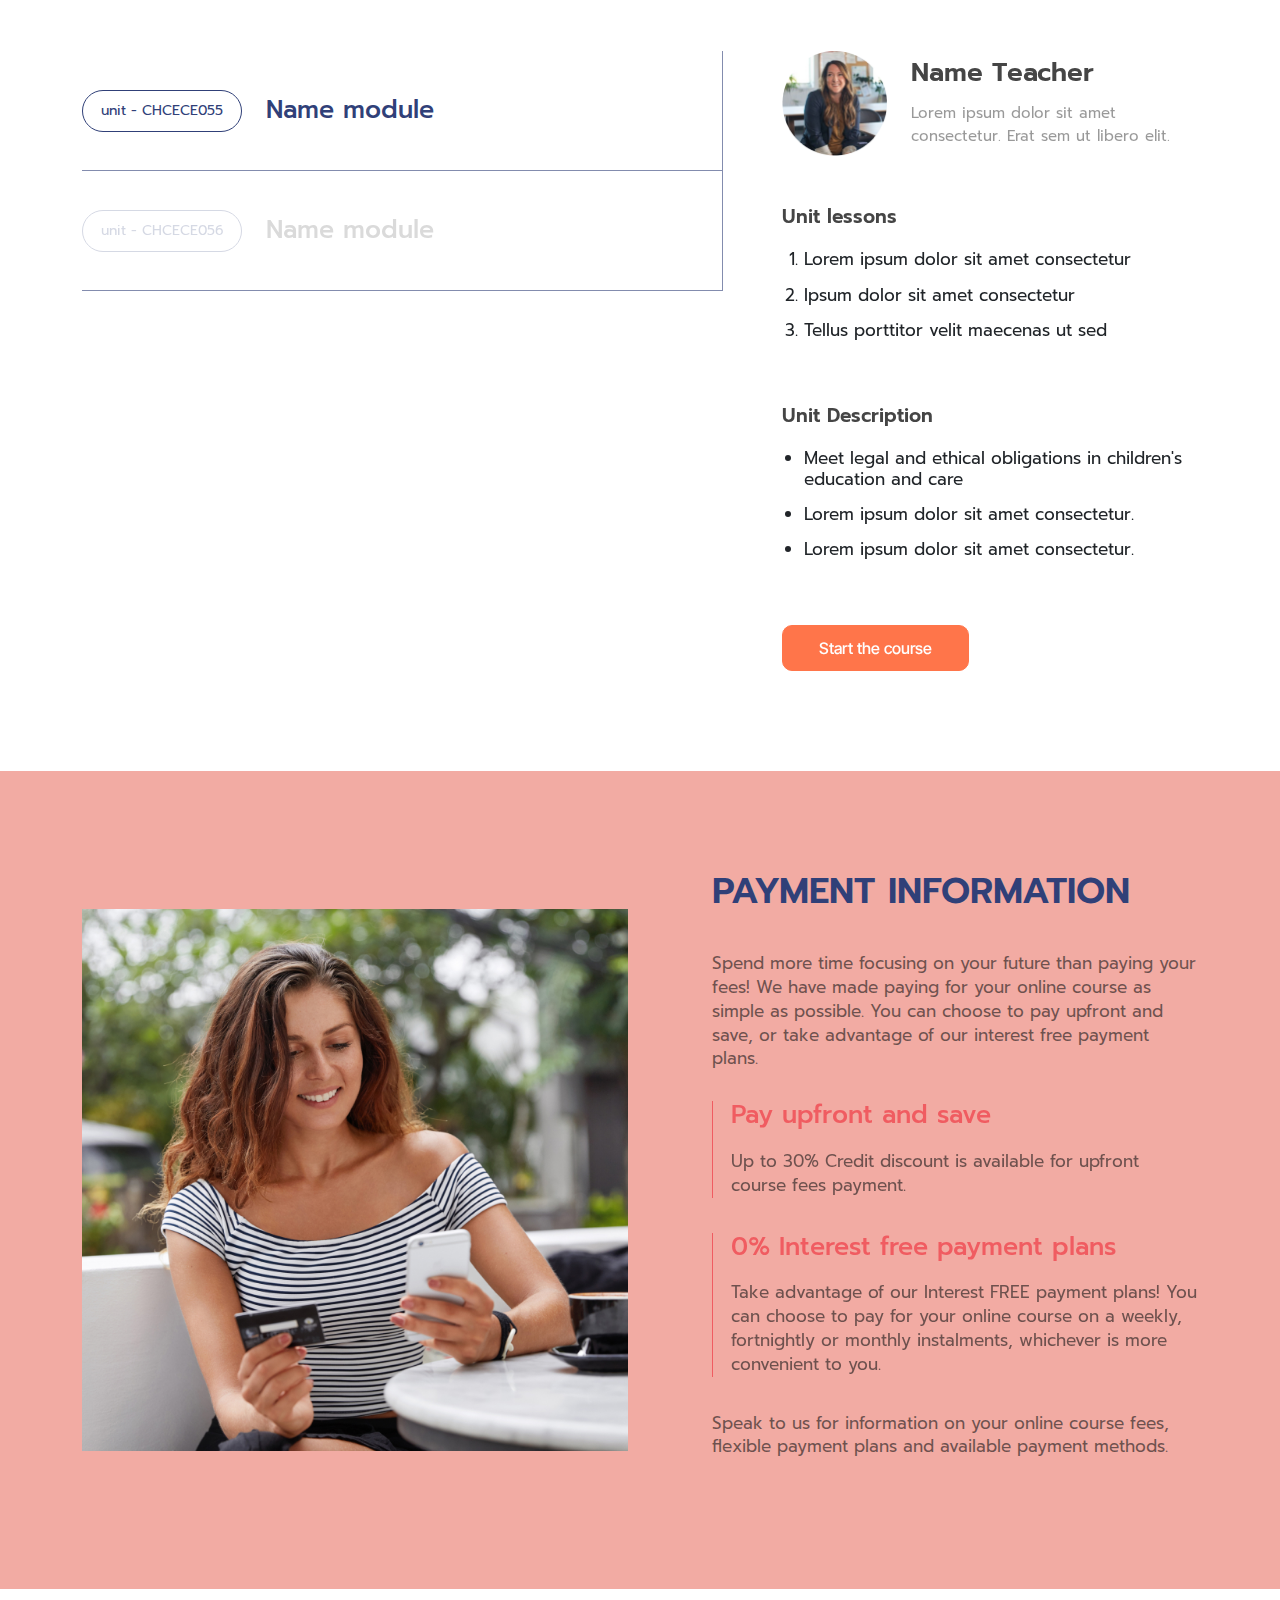
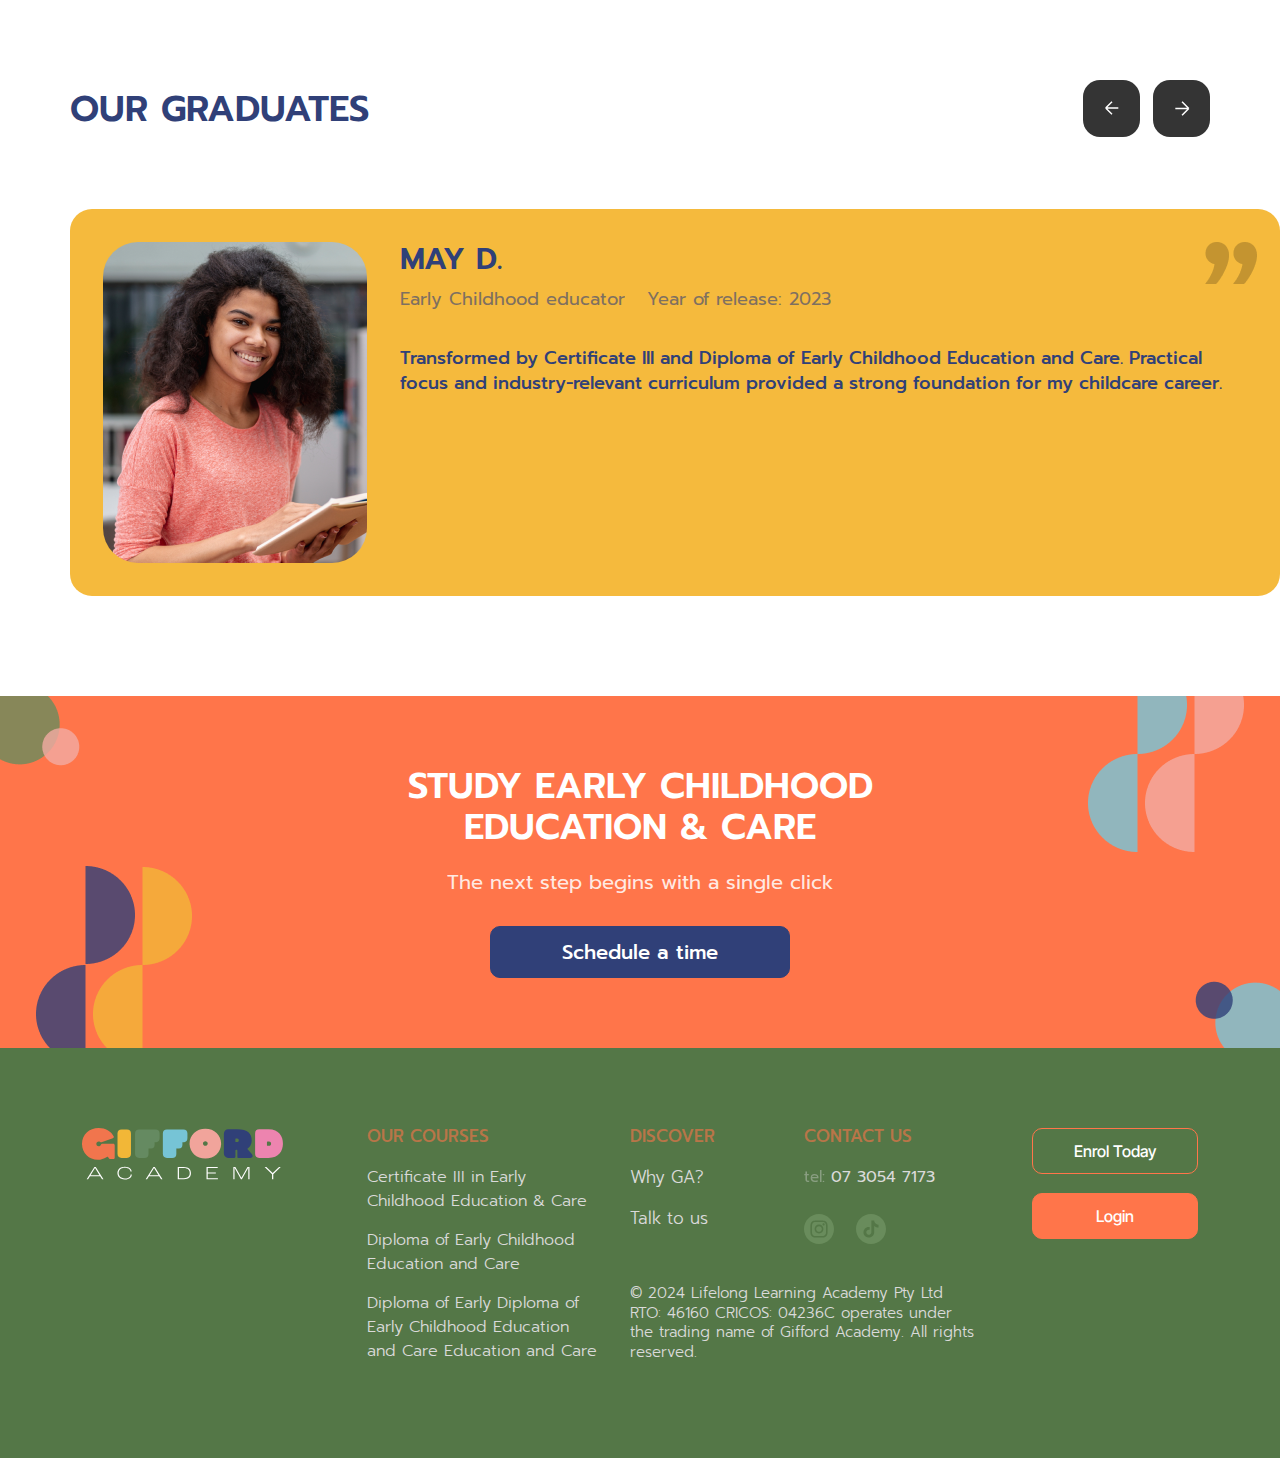
==== commit 62659110: "Add files via upload" ====
--- a/course1.html
+++ b/course1.html
@@ -262,12 +262,1170 @@
                             </div>
                         </div>
                     </div>
-                   
+
+                    <div class="coursedescription__btn">
+                        <img class="arr" src="img/sertificate/arr.svg" alt="img">
+                        <a href="#" class="redbtn">Start the course</a>
+                    </div>
+
                 </div>
             </div>
         </section>
-       
-
+
+        <section class="qsect">
+            <img class="qsect__bg" src="img/sertificate/img1.jpg" alt="bg">
+            <div class="container">
+                <div class="qsect__row">
+                    <div class="qsect__descr">
+                        <h3 class="secttitle">
+                            Not sure what you're<br> looking for?
+                        </h3>
+                        <p>
+                            No problem! Book in a free 30 minute meeting with us or chat live with our team.
+                        </p>
+                    </div>
+                    <div class="qsect__btns">
+                        <a href="#" class="redbtn">Schedule a time</a>
+                        <a href="#" class="redbtnopacity">Chat with us live!</a>
+                    </div>
+                </div>
+            </div>
+        </section>
+
+        <section class="careerinsights">
+            <div class="container">
+                <div class="careerinsights__top">
+                    <div class="row">
+                        <div class="col-lg-8">
+                            <h3 class="secttitle">
+                                Career Insights
+                            </h3>
+                            <p>
+                                A Child Care course can go a long way. Here’s what is possible
+                            </p>
+                        </div>
+                        <div class="col-lg-4">
+                            <ul>
+                                <li>Early Childhood Educator</li>
+                                <li>Family Day Care Educator</li>
+                                <li>Nanny</li>
+                                <li>Outside School Hours Care Educator</li>
+                                <li>Playgroup Supervisor</li>
+                            </ul>
+                        </div>
+                    </div>
+                </div>
+
+                <div class="swiper careerslider">
+                    <div class="swiper-wrapper">
+                        <div class="swiper-slide">
+                            <div class="imgwrap">
+                                <img src="img/sertificate/slide1.jpg" alt="slide">
+                            </div>
+                        </div>
+                        <div class="swiper-slide small">
+                            <div class="imgwrap">
+                                <img src="img/sertificate/slide2.jpg" alt="slide">
+                            </div>
+                        </div>
+                        <div class="swiper-slide">
+                            <div class="imgwrap">
+                                <img src="img/sertificate/slide1.jpg" alt="slide">
+                            </div>
+                        </div>
+                    </div>
+                    <div class="swiper-pagination"></div>
+                </div>
+
+                <div class="careerinsights__bott">
+                    <div class="row g-0">
+                        <div class="col-lg-4">
+                            <div class="carbotbox">
+                                <div class="imgwrap">
+                                    <img src="img/sertificate/ic7.svg" alt="icon">
+                                </div>
+                                <div class="descr">
+                                    <p class="title">
+                                        Future Growth
+                                    </p>
+                                    <p>
+                                        Up to 6% projected growth in the Child Care sector by 2026
+                                    </p>
+                                </div>
+                            </div>
+                        </div>
+                        <div class="col-lg-4">
+                            <div class="carbotbox">
+                                <div class="imgwrap">
+                                    <img src="img/sertificate/ic5.svg" alt="icon">
+                                </div>
+                                <div class="descr">
+                                    <p class="title">
+                                        Avg Weekly Pay
+                                    </p>
+                                    <p>
+                                        Up to $1100 per week for child care workers
+                                    </p>
+                                </div>
+                            </div>
+                        </div>
+                        <div class="col-lg-4">
+                            <div class="carbotbox">
+                                <div class="imgwrap">
+                                    <img src="img/sertificate/ic6.svg" alt="icon">
+                                </div>
+                                <div class="descr">
+                                    <p class="title">
+                                        Training Satisfaction
+                                    </p>
+                                    <p>
+                                        96% of graduates were satisifed with the training
+                                    </p>
+                                </div>
+                            </div>
+                        </div>
+                    </div>
+                </div>
+
+
+            </div>
+        </section>
+
+        <section class="coursestruc">
+            <div class="container">
+                <div class="coursestruc__top">
+                    <div class="row">
+                        <div class="col-lg-7">
+                            <h3 class="secttitle secttitle_blue">
+                                Course Structure
+                            </h3>
+                        </div>
+                        <div class="col-lg-5">
+                            <div class="coursestruc__top-descr">
+                                <p>
+                                    To achieve a CHC30121 Certificate III in Early Childhood Education and Care, a total
+                                    of
+                                    17 units of competency must be completed 15 core units, plus 2 elective units.
+                                </p>
+                            </div>
+                        </div>
+                    </div>
+                </div>
+
+                <div class="coreunits">
+                    <div class="coreunits__title">
+                        <p class="title">
+                            Core Units
+                        </p>
+                        <p>
+                            The following 15 core units must be completed:
+                        </p>
+                    </div>
+
+                    <div class="wrapper1">
+                        <div class="row">
+                            <div class="col-lg-7">
+                                <div class="tabs">
+                                    <div class="tab active" data-id="1">
+                                        <div class="tabname">
+                                            <span>
+                                                unit - CHCECE055
+                                            </span>
+                                            <p>
+                                                Name module
+                                            </p>
+                                        </div>
+                                    </div>
+                                    <div class="tab" data-id="2">
+                                        <div class="tabname">
+                                            <span>
+                                                unit - CHCECE056
+                                            </span>
+                                            <p>
+                                                Name module
+                                            </p>
+                                        </div>
+                                    </div>
+                                    <div class="tab" data-id="3">
+                                        <div class="tabname">
+                                            <span>
+                                                unit - CHCECE030
+                                            </span>
+                                            <p>
+                                                Name module
+                                            </p>
+                                        </div>
+                                    </div>
+                                    <div class="tab" data-id="4">
+                                        <div class="tabname">
+                                            <span>
+                                                unit - CHCECE054
+                                            </span>
+                                            <p>
+                                                Name module
+                                            </p>
+                                        </div>
+                                    </div>
+                                    <div class="tab" data-id="5">
+                                        <div class="tabname">
+                                            <span>
+                                                unit - HLTWHS001
+                                            </span>
+                                            <p>
+                                                Name module
+                                            </p>
+                                        </div>
+                                    </div>
+                                    <div class="tab" data-id="6">
+                                        <div class="tabname">
+                                            <span>
+                                                unit - CHCPRT001
+                                            </span>
+                                            <p>
+                                                Name module
+                                            </p>
+                                        </div>
+                                    </div>
+                                    <div class="tab" data-id="7">
+                                        <div class="tabname">
+                                            <span>
+                                                unit - *HLTAID012
+                                            </span>
+                                            <p>
+                                                Name module
+                                            </p>
+                                        </div>
+                                    </div>
+                                    <div class="tab" data-id="8">
+                                        <div class="tabname">
+                                            <span>
+                                                unit - CHCECE031
+                                            </span>
+                                            <p>
+                                                Name module
+                                            </p>
+                                        </div>
+                                    </div>
+                                    <div class="tab" data-id="9">
+                                        <div class="tabname">
+                                            <span>
+                                                unit - CHCECE032
+                                            </span>
+                                            <p>
+                                                Name module
+                                            </p>
+                                        </div>
+                                    </div>
+                                    <div class="tab" data-id="10">
+                                        <div class="tabname">
+                                            <span>
+                                                unit - CHCECE033
+                                            </span>
+                                            <p>
+                                                Name module
+                                            </p>
+                                        </div>
+                                    </div>
+                                    <div class="tab" data-id="11">
+                                        <div class="tabname">
+                                            <span>
+                                                unit - CHCECE034
+                                            </span>
+                                            <p>
+                                                Name module
+                                            </p>
+                                        </div>
+                                    </div>
+                                    <div class="tab" data-id="12">
+                                        <div class="tabname">
+                                            <span>
+                                                unit - CHCECE035
+                                            </span>
+                                            <p>
+                                                Name module
+                                            </p>
+                                        </div>
+                                    </div>
+                                    <div class="tab" data-id="13">
+                                        <div class="tabname">
+                                            <span>
+                                                unit - CHCECE036
+                                            </span>
+                                            <p>
+                                                Name module
+                                            </p>
+                                        </div>
+                                    </div>
+                                    <div class="tab" data-id="14">
+                                        <div class="tabname">
+                                            <span>
+                                                unit - CHCECE038
+                                            </span>
+                                            <p>
+                                                Name module
+                                            </p>
+                                        </div>
+                                    </div>
+                                    <div class="tab" data-id="15">
+                                        <div class="tabname">
+                                            <span>
+                                                unit - CHCECE037
+                                            </span>
+                                            <p>
+                                                Name module
+                                            </p>
+                                        </div>
+                                    </div>
+                                </div>
+                            </div>
+                            <div class="col-lg-5">
+                                <div class="tab_content">
+                                    <div class="tab-item active-tab" id="1">
+                                        <div class="tabinfowrapper">
+                                            <div class="teacherheader">
+                                                <div class="imgwrap">
+                                                    <img src="img/sertificate/ava.png" alt="ava">
+                                                </div>
+                                                <div class="teacherinfo">
+                                                    <p class="name">Name Teacher</p>
+                                                    <p>
+                                                        Lorem ipsum dolor sit amet consectetur. Erat sem ut libero elit.
+                                                    </p>
+                                                </div>
+                                            </div>
+                                            <div class="teacherbody">
+                                                <div class="textbox">
+                                                    <p class="title">Unit lessons</p>
+                                                    <ol>
+                                                        <li>Lorem ipsum dolor sit amet consectetur</li>
+                                                        <li>Ipsum dolor sit amet consectetur</li>
+                                                        <li>Tellus porttitor velit maecenas ut sed</li>
+                                                    </ol>
+                                                </div>
+                                                <div class="textbox">
+                                                    <p class="title">Unit Description</p>
+                                                    <ul>
+                                                        <li>
+                                                            Meet legal and ethical obligations in children's education
+                                                            and care
+                                                        </li>
+                                                        <li>Lorem ipsum dolor sit amet consectetur.</li>
+                                                        <li>Lorem ipsum dolor sit amet consectetur.</li>
+                                                    </ul>
+                                                </div>
+                                                <a href="#" class="redbtn">Start the course</a>
+                                            </div>
+                                        </div>
+                                    </div>
+                                    <div class="tab-item" id="2">
+                                        <div class="tabinfowrapper">
+                                            <div class="teacherheader">
+                                                <div class="imgwrap">
+                                                    <img src="img/sertificate/ava.png" alt="ava">
+                                                </div>
+                                                <div class="teacherinfo">
+                                                    <p class="name">Name Teacher 2</p>
+                                                    <p>
+                                                        Lorem ipsum dolor sit amet consectetur. Erat sem ut libero elit.
+                                                    </p>
+                                                </div>
+                                            </div>
+                                            <div class="teacherbody">
+                                                <div class="textbox">
+                                                    <p class="title">Unit lessons</p>
+                                                    <ol>
+                                                        <li>Lorem ipsum dolor sit amet consectetur</li>
+                                                        <li>Ipsum dolor sit amet consectetur</li>
+                                                    </ol>
+                                                </div>
+                                                <div class="textbox">
+                                                    <p class="title">Unit Description</p>
+                                                    <ul>
+                                                        <li>
+                                                            Meet legal and ethical obligations in children's education
+                                                            and care
+                                                        </li>
+                                                        <li>Lorem ipsum dolor sit amet consectetur.</li>
+                                                    </ul>
+                                                </div>
+                                                <a href="#" class="redbtn">Start the course</a>
+                                            </div>
+                                        </div>
+                                    </div>
+                                    <div class="tab-item" id="3">
+                                        <div class="tabinfowrapper">
+                                            <div class="teacherheader">
+                                                <div class="imgwrap">
+                                                    <img src="img/sertificate/ava.png" alt="ava">
+                                                </div>
+                                                <div class="teacherinfo">
+                                                    <p class="name">Name Teacher 3</p>
+                                                    <p>
+                                                        Lorem ipsum dolor sit amet consectetur. Erat sem ut libero elit.
+                                                    </p>
+                                                </div>
+                                            </div>
+                                            <div class="teacherbody">
+                                                <div class="textbox">
+                                                    <p class="title">Unit lessons</p>
+                                                    <ol>
+                                                        <li>Lorem ipsum dolor sit amet consectetur</li>
+                                                        <li>Ipsum dolor sit amet consectetur</li>
+                                                    </ol>
+                                                </div>
+                                                <div class="textbox">
+                                                    <p class="title">Unit Description</p>
+                                                    <ul>
+                                                        <li>
+                                                            Meet legal and ethical obligations in children's education
+                                                            and care
+                                                        </li>
+                                                        <li>Lorem ipsum dolor sit amet consectetur.</li>
+                                                    </ul>
+                                                </div>
+                                                <a href="#" class="redbtn">Start the course</a>
+                                            </div>
+                                        </div>
+                                    </div>
+                                    <div class="tab-item" id="4">
+                                        <div class="tabinfowrapper">
+                                            <div class="teacherheader">
+                                                <div class="imgwrap">
+                                                    <img src="img/sertificate/ava.png" alt="ava">
+                                                </div>
+                                                <div class="teacherinfo">
+                                                    <p class="name">Name Teacher 4</p>
+                                                    <p>
+                                                        Lorem ipsum dolor sit amet consectetur. Erat sem ut libero elit.
+                                                    </p>
+                                                </div>
+                                            </div>
+                                            <div class="teacherbody">
+                                                <div class="textbox">
+                                                    <p class="title">Unit lessons</p>
+                                                    <ol>
+                                                        <li>Lorem ipsum dolor sit amet consectetur</li>
+                                                        <li>Ipsum dolor sit amet consectetur</li>
+                                                        <li>Tellus porttitor velit maecenas ut sed</li>
+                                                    </ol>
+                                                </div>
+                                                <div class="textbox">
+                                                    <p class="title">Unit Description</p>
+                                                    <ul>
+                                                        <li>
+                                                            Meet legal and ethical obligations in children's education
+                                                            and care
+                                                        </li>
+                                                        <li>Lorem ipsum dolor sit amet consectetur.</li>
+                                                        <li>Lorem ipsum dolor sit amet consectetur.</li>
+                                                    </ul>
+                                                </div>
+                                                <a href="#" class="redbtn">Start the course</a>
+                                            </div>
+                                        </div>
+                                    </div>
+                                    <div class="tab-item" id="5">
+                                        <div class="tabinfowrapper">
+                                            <div class="teacherheader">
+                                                <div class="imgwrap">
+                                                    <img src="img/sertificate/ava.png" alt="ava">
+                                                </div>
+                                                <div class="teacherinfo">
+                                                    <p class="name">Name Teacher 5</p>
+                                                    <p>
+                                                        Lorem ipsum dolor sit amet consectetur. Erat sem ut libero elit.
+                                                    </p>
+                                                </div>
+                                            </div>
+                                            <div class="teacherbody">
+                                                <div class="textbox">
+                                                    <p class="title">Unit lessons</p>
+                                                    <ol>
+                                                        <li>Lorem ipsum dolor sit amet consectetur</li>
+                                                        <li>Ipsum dolor sit amet consectetur</li>
+                                                        <li>Tellus porttitor velit maecenas ut sed</li>
+                                                    </ol>
+                                                </div>
+                                                <div class="textbox">
+                                                    <p class="title">Unit Description</p>
+                                                    <ul>
+                                                        <li>
+                                                            Meet legal and ethical obligations in children's education
+                                                            and care
+                                                        </li>
+                                                        <li>Lorem ipsum dolor sit amet consectetur.</li>
+                                                        <li>Lorem ipsum dolor sit amet consectetur.</li>
+                                                    </ul>
+                                                </div>
+                                                <a href="#" class="redbtn">Start the course</a>
+                                            </div>
+                                        </div>
+                                    </div>
+                                    <div class="tab-item" id="6">
+                                        <div class="tabinfowrapper">
+                                            <div class="teacherheader">
+                                                <div class="imgwrap">
+                                                    <img src="img/sertificate/ava.png" alt="ava">
+                                                </div>
+                                                <div class="teacherinfo">
+                                                    <p class="name">Name Teacher 6</p>
+                                                    <p>
+                                                        Lorem ipsum dolor sit amet consectetur. Erat sem ut libero elit.
+                                                    </p>
+                                                </div>
+                                            </div>
+                                            <div class="teacherbody">
+                                                <div class="textbox">
+                                                    <p class="title">Unit lessons</p>
+                                                    <ol>
+                                                        <li>Lorem ipsum dolor sit amet consectetur</li>
+                                                        <li>Ipsum dolor sit amet consectetur</li>
+                                                        <li>Tellus porttitor velit maecenas ut sed</li>
+                                                    </ol>
+                                                </div>
+                                                <div class="textbox">
+                                                    <p class="title">Unit Description</p>
+                                                    <ul>
+                                                        <li>
+                                                            Meet legal and ethical obligations in children's education
+                                                            and care
+                                                        </li>
+                                                        <li>Lorem ipsum dolor sit amet consectetur.</li>
+                                                        <li>Lorem ipsum dolor sit amet consectetur.</li>
+                                                    </ul>
+                                                </div>
+                                                <a href="#" class="redbtn">Start the course</a>
+                                            </div>
+                                        </div>
+                                    </div>
+                                    <div class="tab-item" id="7">
+                                        <div class="tabinfowrapper">
+                                            <div class="teacherheader">
+                                                <div class="imgwrap">
+                                                    <img src="img/sertificate/ava.png" alt="ava">
+                                                </div>
+                                                <div class="teacherinfo">
+                                                    <p class="name">Name Teacher 7</p>
+                                                    <p>
+                                                        Lorem ipsum dolor sit amet consectetur. Erat sem ut libero elit.
+                                                    </p>
+                                                </div>
+                                            </div>
+                                            <div class="teacherbody">
+                                                <div class="textbox">
+                                                    <p class="title">Unit lessons</p>
+                                                    <ol>
+                                                        <li>Lorem ipsum dolor sit amet consectetur</li>
+                                                        <li>Ipsum dolor sit amet consectetur</li>
+                                                        <li>Tellus porttitor velit maecenas ut sed</li>
+                                                    </ol>
+                                                </div>
+                                                <div class="textbox">
+                                                    <p class="title">Unit Description</p>
+                                                    <ul>
+                                                        <li>
+                                                            Meet legal and ethical obligations in children's education
+                                                            and care
+                                                        </li>
+                                                        <li>Lorem ipsum dolor sit amet consectetur.</li>
+                                                        <li>Lorem ipsum dolor sit amet consectetur.</li>
+                                                    </ul>
+                                                </div>
+                                                <a href="#" class="redbtn">Start the course</a>
+                                            </div>
+                                        </div>
+                                    </div>
+                                    <div class="tab-item" id="8">
+                                        <div class="tabinfowrapper">
+                                            <div class="teacherheader">
+                                                <div class="imgwrap">
+                                                    <img src="img/sertificate/ava.png" alt="ava">
+                                                </div>
+                                                <div class="teacherinfo">
+                                                    <p class="name">Name Teacher 8</p>
+                                                    <p>
+                                                        Lorem ipsum dolor sit amet consectetur. Erat sem ut libero elit.
+                                                    </p>
+                                                </div>
+                                            </div>
+                                            <div class="teacherbody">
+                                                <div class="textbox">
+                                                    <p class="title">Unit lessons</p>
+                                                    <ol>
+                                                        <li>Lorem ipsum dolor sit amet consectetur</li>
+                                                        <li>Ipsum dolor sit amet consectetur</li>
+                                                        <li>Tellus porttitor velit maecenas ut sed</li>
+                                                    </ol>
+                                                </div>
+                                                <div class="textbox">
+                                                    <p class="title">Unit Description</p>
+                                                    <ul>
+                                                        <li>
+                                                            Meet legal and ethical obligations in children's education
+                                                            and care
+                                                        </li>
+                                                        <li>Lorem ipsum dolor sit amet consectetur.</li>
+                                                        <li>Lorem ipsum dolor sit amet consectetur.</li>
+                                                    </ul>
+                                                </div>
+                                                <a href="#" class="redbtn">Start the course</a>
+                                            </div>
+                                        </div>
+                                    </div>
+                                    <div class="tab-item" id="9">
+                                        <div class="tabinfowrapper">
+                                            <div class="teacherheader">
+                                                <div class="imgwrap">
+                                                    <img src="img/sertificate/ava.png" alt="ava">
+                                                </div>
+                                                <div class="teacherinfo">
+                                                    <p class="name">Name Teacher 9</p>
+                                                    <p>
+                                                        Lorem ipsum dolor sit amet consectetur. Erat sem ut libero elit.
+                                                    </p>
+                                                </div>
+                                            </div>
+                                            <div class="teacherbody">
+                                                <div class="textbox">
+                                                    <p class="title">Unit lessons</p>
+                                                    <ol>
+                                                        <li>Lorem ipsum dolor sit amet consectetur</li>
+                                                        <li>Ipsum dolor sit amet consectetur</li>
+                                                        <li>Tellus porttitor velit maecenas ut sed</li>
+                                                    </ol>
+                                                </div>
+                                                <div class="textbox">
+                                                    <p class="title">Unit Description</p>
+                                                    <ul>
+                                                        <li>
+                                                            Meet legal and ethical obligations in children's education
+                                                            and care
+                                                        </li>
+                                                        <li>Lorem ipsum dolor sit amet consectetur.</li>
+                                                        <li>Lorem ipsum dolor sit amet consectetur.</li>
+                                                    </ul>
+                                                </div>
+                                                <a href="#" class="redbtn">Start the course</a>
+                                            </div>
+                                        </div>
+                                    </div>
+                                    <div class="tab-item" id="10">
+                                        <div class="tabinfowrapper">
+                                            <div class="teacherheader">
+                                                <div class="imgwrap">
+                                                    <img src="img/sertificate/ava.png" alt="ava">
+                                                </div>
+                                                <div class="teacherinfo">
+                                                    <p class="name">Name Teacher 10</p>
+                                                    <p>
+                                                        Lorem ipsum dolor sit amet consectetur. Erat sem ut libero elit.
+                                                    </p>
+                                                </div>
+                                            </div>
+                                            <div class="teacherbody">
+                                                <div class="textbox">
+                                                    <p class="title">Unit lessons</p>
+                                                    <ol>
+                                                        <li>Lorem ipsum dolor sit amet consectetur</li>
+                                                        <li>Ipsum dolor sit amet consectetur</li>
+                                                        <li>Tellus porttitor velit maecenas ut sed</li>
+                                                    </ol>
+                                                </div>
+                                                <div class="textbox">
+                                                    <p class="title">Unit Description</p>
+                                                    <ul>
+                                                        <li>
+                                                            Meet legal and ethical obligations in children's education
+                                                            and care
+                                                        </li>
+                                                        <li>Lorem ipsum dolor sit amet consectetur.</li>
+                                                        <li>Lorem ipsum dolor sit amet consectetur.</li>
+                                                    </ul>
+                                                </div>
+                                                <a href="#" class="redbtn">Start the course</a>
+                                            </div>
+                                        </div>
+                                    </div>
+                                    <div class="tab-item" id="11">
+                                        <div class="tabinfowrapper">
+                                            <div class="teacherheader">
+                                                <div class="imgwrap">
+                                                    <img src="img/sertificate/ava.png" alt="ava">
+                                                </div>
+                                                <div class="teacherinfo">
+                                                    <p class="name">Name Teacher 11</p>
+                                                    <p>
+                                                        Lorem ipsum dolor sit amet consectetur. Erat sem ut libero elit.
+                                                    </p>
+                                                </div>
+                                            </div>
+                                            <div class="teacherbody">
+                                                <div class="textbox">
+                                                    <p class="title">Unit lessons</p>
+                                                    <ol>
+                                                        <li>Lorem ipsum dolor sit amet consectetur</li>
+                                                        <li>Ipsum dolor sit amet consectetur</li>
+                                                        <li>Tellus porttitor velit maecenas ut sed</li>
+                                                    </ol>
+                                                </div>
+                                                <div class="textbox">
+                                                    <p class="title">Unit Description</p>
+                                                    <ul>
+                                                        <li>
+                                                            Meet legal and ethical obligations in children's education
+                                                            and care
+                                                        </li>
+                                                        <li>Lorem ipsum dolor sit amet consectetur.</li>
+                                                        <li>Lorem ipsum dolor sit amet consectetur.</li>
+                                                    </ul>
+                                                </div>
+                                                <a href="#" class="redbtn">Start the course</a>
+                                            </div>
+                                        </div>
+                                    </div>
+                                    <div class="tab-item" id="12">
+                                        <div class="tabinfowrapper">
+                                            <div class="teacherheader">
+                                                <div class="imgwrap">
+                                                    <img src="img/sertificate/ava.png" alt="ava">
+                                                </div>
+                                                <div class="teacherinfo">
+                                                    <p class="name">Name Teacher 12</p>
+                                                    <p>
+                                                        Lorem ipsum dolor sit amet consectetur. Erat sem ut libero elit.
+                                                    </p>
+                                                </div>
+                                            </div>
+                                            <div class="teacherbody">
+                                                <div class="textbox">
+                                                    <p class="title">Unit lessons</p>
+                                                    <ol>
+                                                        <li>Lorem ipsum dolor sit amet consectetur</li>
+                                                        <li>Ipsum dolor sit amet consectetur</li>
+                                                        <li>Tellus porttitor velit maecenas ut sed</li>
+                                                    </ol>
+                                                </div>
+                                                <div class="textbox">
+                                                    <p class="title">Unit Description</p>
+                                                    <ul>
+                                                        <li>
+                                                            Meet legal and ethical obligations in children's education
+                                                            and care
+                                                        </li>
+                                                        <li>Lorem ipsum dolor sit amet consectetur.</li>
+                                                        <li>Lorem ipsum dolor sit amet consectetur.</li>
+                                                    </ul>
+                                                </div>
+                                                <a href="#" class="redbtn">Start the course</a>
+                                            </div>
+                                        </div>
+                                    </div>
+                                    <div class="tab-item" id="13">
+                                        <div class="tabinfowrapper">
+                                            <div class="teacherheader">
+                                                <div class="imgwrap">
+                                                    <img src="img/sertificate/ava.png" alt="ava">
+                                                </div>
+                                                <div class="teacherinfo">
+                                                    <p class="name">Name Teacher 13</p>
+                                                    <p>
+                                                        Lorem ipsum dolor sit amet consectetur. Erat sem ut libero elit.
+                                                    </p>
+                                                </div>
+                                            </div>
+                                            <div class="teacherbody">
+                                                <div class="textbox">
+                                                    <p class="title">Unit lessons</p>
+                                                    <ol>
+                                                        <li>Lorem ipsum dolor sit amet consectetur</li>
+                                                        <li>Ipsum dolor sit amet consectetur</li>
+                                                        <li>Tellus porttitor velit maecenas ut sed</li>
+                                                    </ol>
+                                                </div>
+                                                <div class="textbox">
+                                                    <p class="title">Unit Description</p>
+                                                    <ul>
+                                                        <li>
+                                                            Meet legal and ethical obligations in children's education
+                                                            and care
+                                                        </li>
+                                                        <li>Lorem ipsum dolor sit amet consectetur.</li>
+                                                        <li>Lorem ipsum dolor sit amet consectetur.</li>
+                                                    </ul>
+                                                </div>
+                                                <a href="#" class="redbtn">Start the course</a>
+                                            </div>
+                                        </div>
+                                    </div>
+                                    <div class="tab-item" id="14">
+                                        <div class="tabinfowrapper">
+                                            <div class="teacherheader">
+                                                <div class="imgwrap">
+                                                    <img src="img/sertificate/ava.png" alt="ava">
+                                                </div>
+                                                <div class="teacherinfo">
+                                                    <p class="name">Name Teacher 14</p>
+                                                    <p>
+                                                        Lorem ipsum dolor sit amet consectetur. Erat sem ut libero elit.
+                                                    </p>
+                                                </div>
+                                            </div>
+                                            <div class="teacherbody">
+                                                <div class="textbox">
+                                                    <p class="title">Unit lessons</p>
+                                                    <ol>
+                                                        <li>Lorem ipsum dolor sit amet consectetur</li>
+                                                        <li>Ipsum dolor sit amet consectetur</li>
+                                                        <li>Tellus porttitor velit maecenas ut sed</li>
+                                                    </ol>
+                                                </div>
+                                                <div class="textbox">
+                                                    <p class="title">Unit Description</p>
+                                                    <ul>
+                                                        <li>
+                                                            Meet legal and ethical obligations in children's education
+                                                            and care
+                                                        </li>
+                                                        <li>Lorem ipsum dolor sit amet consectetur.</li>
+                                                        <li>Lorem ipsum dolor sit amet consectetur.</li>
+                                                    </ul>
+                                                </div>
+                                                <a href="#" class="redbtn">Start the course</a>
+                                            </div>
+                                        </div>
+                                    </div>
+                                    <div class="tab-item" id="15">
+                                        <div class="tabinfowrapper">
+                                            <div class="teacherheader">
+                                                <div class="imgwrap">
+                                                    <img src="img/sertificate/ava.png" alt="ava">
+                                                </div>
+                                                <div class="teacherinfo">
+                                                    <p class="name">Name Teacher 15</p>
+                                                    <p>
+                                                        Lorem ipsum dolor sit amet consectetur. Erat sem ut libero elit.
+                                                    </p>
+                                                </div>
+                                            </div>
+                                            <div class="teacherbody">
+                                                <div class="textbox">
+                                                    <p class="title">Unit lessons</p>
+                                                    <ol>
+                                                        <li>Lorem ipsum dolor sit amet consectetur</li>
+                                                        <li>Ipsum dolor sit amet consectetur</li>
+                                                        <li>Tellus porttitor velit maecenas ut sed</li>
+                                                    </ol>
+                                                </div>
+                                                <div class="textbox">
+                                                    <p class="title">Unit Description</p>
+                                                    <ul>
+                                                        <li>
+                                                            Meet legal and ethical obligations in children's education
+                                                            and care
+                                                        </li>
+                                                        <li>Lorem ipsum dolor sit amet consectetur.</li>
+                                                        <li>Lorem ipsum dolor sit amet consectetur.</li>
+                                                    </ul>
+                                                </div>
+                                                <a href="#" class="redbtn">Start the course</a>
+                                            </div>
+                                        </div>
+                                    </div>
+                                </div>
+                            </div>
+                        </div>
+
+
+
+
+
+
+
+
+
+
+                    </div>
+
+                </div>
+                <div class="coreunits">
+                    <div class="coreunits__title">
+                        <p class="title">
+                            Elective Units
+                        </p>
+                        <p>
+                            The following 2 units must be completed:
+                        </p>
+                    </div>
+
+                    <div class="wrapper2">
+                        <div class="row">
+                            <div class="col-lg-7">
+                                <div class="tabs">
+                                    <div class="tab active" data-id="21">
+                                        <div class="tabname">
+                                            <span>
+                                                unit - CHCECE055
+                                            </span>
+                                            <p>
+                                                Name module
+                                            </p>
+                                        </div>
+                                    </div>
+                                    <div class="tab" data-id="22">
+                                        <div class="tabname">
+                                            <span>
+                                                unit - CHCECE056
+                                            </span>
+                                            <p>
+                                                Name module
+                                            </p>
+                                        </div>
+                                    </div>
+                                </div>
+                            </div>
+                            <div class="col-lg-5">
+                                <div class="tab_content">
+                                    <div class="tab-item active-tab" id="21">
+                                        <div class="tabinfowrapper">
+                                            <div class="teacherheader">
+                                                <div class="imgwrap">
+                                                    <img src="img/sertificate/ava.png" alt="ava">
+                                                </div>
+                                                <div class="teacherinfo">
+                                                    <p class="name">Name Teacher</p>
+                                                    <p>
+                                                        Lorem ipsum dolor sit amet consectetur. Erat sem ut libero elit.
+                                                    </p>
+                                                </div>
+                                            </div>
+                                            <div class="teacherbody">
+                                                <div class="textbox">
+                                                    <p class="title">Unit lessons</p>
+                                                    <ol>
+                                                        <li>Lorem ipsum dolor sit amet consectetur</li>
+                                                        <li>Ipsum dolor sit amet consectetur</li>
+                                                        <li>Tellus porttitor velit maecenas ut sed</li>
+                                                    </ol>
+                                                </div>
+                                                <div class="textbox">
+                                                    <p class="title">Unit Description</p>
+                                                    <ul>
+                                                        <li>
+                                                            Meet legal and ethical obligations in children's education
+                                                            and care
+                                                        </li>
+                                                        <li>Lorem ipsum dolor sit amet consectetur.</li>
+                                                        <li>Lorem ipsum dolor sit amet consectetur.</li>
+                                                    </ul>
+                                                </div>
+                                                <a href="#" class="redbtn">Start the course</a>
+                                            </div>
+                                        </div>
+                                    </div>
+                                    <div class="tab-item" id="22">
+                                        <div class="tabinfowrapper">
+                                            <div class="teacherheader">
+                                                <div class="imgwrap">
+                                                    <img src="img/sertificate/ava.png" alt="ava">
+                                                </div>
+                                                <div class="teacherinfo">
+                                                    <p class="name">Name Teacher 2</p>
+                                                    <p>
+                                                        Lorem ipsum dolor sit amet consectetur. Erat sem ut libero elit.
+                                                    </p>
+                                                </div>
+                                            </div>
+                                            <div class="teacherbody">
+                                                <div class="textbox">
+                                                    <p class="title">Unit lessons</p>
+                                                    <ol>
+                                                        <li>Lorem ipsum dolor sit amet consectetur</li>
+                                                        <li>Ipsum dolor sit amet consectetur</li>
+                                                    </ol>
+                                                </div>
+                                                <div class="textbox">
+                                                    <p class="title">Unit Description</p>
+                                                    <ul>
+                                                        <li>
+                                                            Meet legal and ethical obligations in children's education
+                                                            and care
+                                                        </li>
+                                                        <li>Lorem ipsum dolor sit amet consectetur.</li>
+                                                    </ul>
+                                                </div>
+                                                <a href="#" class="redbtn">Start the course</a>
+                                            </div>
+                                        </div>
+                                    </div>
+                                </div>
+                            </div>
+                        </div>
+
+
+
+
+
+
+
+
+
+
+                    </div>
+
+                </div>
+            </div>
+        </section>
+
+        <section class="payment-info">
+            <div class="container">
+                <div class="row align-items-center">
+                    <div class="col-lg-6">
+                        <div class="imgwrap">
+                            <img src="img/sertificate/img2.jpg" alt="img">
+                        </div>
+                    </div>
+                    <div class="col-lg-6">
+                        <div class="descrbox">
+                            <h3 class="secttitle secttitle_blue">
+                                Payment Information
+                            </h3>
+                            <p>
+                                Spend more time focusing on your future than paying your fees! We have made paying for
+                                your online course as simple as possible. You can choose to pay upfront and save, or
+                                take advantage of our interest free payment plans.
+                            </p>
+                            <div class="linetext">
+                                <p class="title">Pay upfront and save</p>
+                                <p>
+                                    Up to 30% Credit discount is available for upfront course fees payment.
+                                </p>
+                            </div>
+                            <div class="linetext">
+                                <p class="title">0% Interest free payment plans</p>
+                                <p>
+                                    Take advantage of our Interest FREE payment plans! You can choose to pay for your
+                                    online course on a weekly, fortnightly or monthly instalments, whichever is more
+                                    convenient to you.
+                                </p>
+                            </div>
+                            <p>
+                                Speak to us for information on your online course fees, flexible payment plans and
+                                available payment methods.
+                            </p>
+
+
+                        </div>
+                    </div>
+                </div>
+            </div>
+        </section>
+
+        <section class="graduates">
+            <h3 class="secttitle secttitle_blue">Our graduates</h3>
+            <div class="swiper graduates-slider">
+                <div class="swiper-wrapper">
+                    <div class="swiper-slide">
+                        <div class="graduateslide" style="background: #F5BA3D;">
+                            <div class="ava">
+                                <img src="img/main/ava1.png" alt="ava">
+                            </div>
+                            <div class="descr">
+                                <p class="name">May d.</p>
+                                <ul>
+                                    <li>Early Childhood educator</li>
+                                    <li>Year of release: 2023</li>
+                                </ul>
+                                <p>
+                                    Transformed by Certificate III and Diploma of Early Childhood Education and Care.
+                                    Practical focus and industry-relevant curriculum provided a strong foundation for my
+                                    childcare career.
+                                </p>
+                                <img class="qimg" src="img/main/quoteimg.png" alt="img">
+                            </div>
+                        </div>
+                    </div>
+                    <div class="swiper-slide">
+                        <div class="graduateslide" style="background: #F2ABA3;">
+                            <div class="ava">
+                                <img src="img/main/ava2.png" alt="ava">
+                            </div>
+                            <div class="descr">
+                                <p class="name">Sophie l.</p>
+                                <ul>
+                                    <li>Early Childhood educator</li>
+                                    <li>Year of release: 2023</li>
+                                </ul>
+                                <p>
+                                    An amazing journey through Certificate III and Diploma of Early Childhood Education
+                                    and Care. Invaluable practical experience ignited my passion for nurturing
+                                    children’s growth.
+                                </p>
+                                <img class="qimg" src="img/main/quoteimg.png" alt="img">
+                            </div>
+                        </div>
+                    </div>
+                    <div class="swiper-slide">
+                        <div class="graduateslide" style="background: #75C7D9;">
+                            <div class="ava">
+                                <img src="img/main/ava3.png" alt="ava">
+                            </div>
+                            <div class="descr">
+                                <p class="name">SARAH D.</p>
+                                <ul>
+                                    <li>Early Childhood educator</li>
+                                    <li>Year of release: 2023</li>
+                                </ul>
+                                <p>
+                                    A pivotal experience completing Certificate III and Diploma of Early Childhood
+                                    Education and Care. I now possess the tools to ensure child safety, engage young
+                                    learners, and excel in childcare.
+                                </p>
+                                <img class="qimg" src="img/main/quoteimg.png" alt="img">
+                            </div>
+                        </div>
+                    </div>
+                    <div class="swiper-slide">
+                        <div class="graduateslide" style="background: #FF754A;">
+                            <div class="ava">
+                                <img src="img/main/ava4.png" alt="ava">
+                            </div>
+                            <div class="descr">
+                                <p class="name">Linda t.</p>
+                                <ul>
+                                    <li>Early Childhood educator</li>
+                                    <li>Year of release: 2023</li>
+                                </ul>
+                                <p>
+                                    Certificate III and Diploma of Early Childhood Education and Care courses gave me
+                                    the skills and confidence I needed. Real-world placements enriched my learning, and
+                                    I’m now ready to provide top-quality childcare.
+                                </p>
+                                <img class="qimg" src="img/main/quoteimg.png" alt="img">
+                            </div>
+                        </div>
+                    </div>
+                </div>
+                <div class="swiper-button-next"></div>
+                <div class="swiper-button-prev"></div>
+            </div>
+        </section>
+
+        <section class="sheduleblock">
+            <div class="container">
+                <h3 class="secttitle">
+                    Study early childhood<br> education & care
+                </h3>
+                <p>
+                    The next step begins with a single click
+                </p>
+                <a href="#" class="bluebtn">Schedule a time</a>
+            </div>
+
+            <img class="el1" src="img/elements/el6.png" alt="el">
+            <img class="el2" src="img/elements/el7.png" alt="el">
+            <img class="el3" src="img/elements/el8.png" alt="el">
+            <img class="el4" src="img/elements/el9.png" alt="el">
+        </section>
 
     </main>
 
@@ -346,7 +1504,6 @@
         </div>
     </footer>
 
-
     <script src="js/lib/jquery.js"></script>
     <script src="js/lib/swiper-bundle.min.js"></script>
     <script src="https://cdn.plyr.io/3.7.8/plyr.js"></script>
--- a/css/style.css
+++ b/css/style.css
@@ -1 +1 @@
-@import url("https://fonts.googleapis.com/css2?family=Inter+Tight:ital,wght@0,100..900;1,100..900&family=Prompt:ital,wght@0,100;0,200;0,300;0,400;0,500;0,600;0,700;0,800;0,900;1,100;1,200;1,300;1,400;1,500;1,600;1,700;1,800;1,900&display=swap");@import url("https://fonts.googleapis.com/css2?family=Poppins:ital,wght@0,100;0,200;0,300;0,400;0,500;0,600;0,700;0,800;0,900;1,100;1,200;1,300;1,400;1,500;1,600;1,700;1,800;1,900&display=swap");body *{-webkit-box-sizing:border-box;box-sizing:border-box}body{font-family:"Prompt",sans-serif}.main{min-height:500px}@media (min-width:1500px){.container{max-width:1440px}}a{text-decoration:none}.bgred{background:#FF754A}.bggreen{background:#698C5C}.bgpink{background:#F2ABA3}.secttitle{color:#fff;font-size:50px;font-weight:600;text-transform:uppercase;line-height:115%}.secttitle.secttitle_blue{color:#304078}.lmore{font-family:"Inter Tight",sans-serif;font-weight:500;font-size:20px;line-height:100%;color:#304078;-webkit-transition:0.3s;transition:0.3s}.lmore img{margin-left:6px;max-width:22px;-webkit-transition:0.3s;transition:0.3s}.lmore:hover{color:#304078}.lmore:hover img{-webkit-transform:translateX(5px);transform:translateX(5px)}.headerspace{margin-top:106px}.redbtn{border-radius:10px;background:#FF754A;border:1px solid #FF754A;min-height:65px;max-width:331px;width:100%;color:#fff;font-size:20px;font-weight:500;display:-webkit-inline-box;display:-ms-inline-flexbox;display:inline-flex;-webkit-box-align:center;-ms-flex-align:center;align-items:center;-webkit-box-pack:center;-ms-flex-pack:center;justify-content:center;text-align:center;-webkit-transition:0.3s;transition:0.3s}.redbtn:hover{color:#fff;-webkit-box-shadow:0 10px 10px rgba(255,117,74,0.3490196078);box-shadow:0 10px 10px rgba(255,117,74,0.3490196078)}.redbtnopacity{border-radius:10px;background:rgba(255,117,74,0.5);border:1px solid #FF754A;min-height:65px;max-width:331px;width:100%;color:#fff;font-size:20px;font-weight:500;display:-webkit-inline-box;display:-ms-inline-flexbox;display:inline-flex;-webkit-box-align:center;-ms-flex-align:center;align-items:center;-webkit-box-pack:center;-ms-flex-pack:center;justify-content:center;text-align:center;-webkit-transition:0.3s;transition:0.3s}.redbtnopacity:hover{color:#fff;background:#FF754A}.bluebtn{border-radius:10px;background:#304078;border:1px solid #304078;min-height:65px;max-width:331px;width:100%;color:#fff;font-size:20px;font-weight:500;display:-webkit-inline-box;display:-ms-inline-flexbox;display:inline-flex;-webkit-box-align:center;-ms-flex-align:center;align-items:center;-webkit-box-pack:center;-ms-flex-pack:center;justify-content:center;text-align:center;-webkit-transition:0.3s;transition:0.3s}.bluebtn:hover{background:rgba(255,255,255,0.6);color:#304078}@media (max-width:1599.8px){.secttitle{font-size:40px}.bluebtn,.redbtn,.redbtnopacity{min-height:52px;max-width:300px}}@media (max-width:1399.8px){.secttitle{font-size:36px}.lmore{font-size:18px}.lmore img{width:20px}}@media (max-width:1199.8px){.headerspace{margin-top:80px}}@media (max-width:767.8px){.secttitle{font-size:32px}}@media (max-width:575.8px){.secttitle{font-size:26px}}.mainslider{z-index:initial}.mainslider .swiper-slide{position:relative;height:100vh;overflow:hidden}.mainslider .swiper-slide img{height:100vh;width:100%;-o-object-fit:cover;object-fit:cover;-o-object-position:50% 50%;object-position:50% 50%}.mainslider .swiper-pagination-bullet{background:#343434;width:10px;height:10px;opacity:0.3;-webkit-transition:0.3s;transition:0.3s}.mainslider .swiper-pagination-bullet.swiper-pagination-bullet-active{opacity:1}.mainslider .swiper-pagination{left:initial;right:calc((100vw - 1440px) / 2);width:20px;top:50%;-webkit-transform:translateY(-50%);transform:translateY(-50%);margin:0;bottom:initial;z-index:2}.herosect:after{content:"";display:block;position:absolute;left:0;top:0;width:100%;height:100vh;background:rgba(0,0,0,0.5);z-index:2}.herosect .el1{position:absolute;left:0;top:0;z-index:1}.herosect .el2{position:absolute;left:90px;bottom:20px;z-index:1}.herosect__descr{position:relative;z-index:3;position:absolute;top:50%;-webkit-transform:translateY(-50%);transform:translateY(-50%);width:100%}.herosect__descr h1{font-size:103px;font-weight:600;line-height:115%;text-transform:uppercase;color:#fff;max-width:580px;margin-bottom:45px}.herosect__descr h1 .titlegroup{display:-webkit-box;display:-ms-flexbox;display:flex;-webkit-box-align:center;-ms-flex-align:center;align-items:center;-ms-flex-wrap:wrap;flex-wrap:wrap}.herosect__descr h1 .litttext{color:#FFBE31;font-size:38px;font-weight:500;text-transform:capitalize;display:inline-block;width:100%;max-width:217px;-webkit-box-flex:0;-ms-flex:0 0 217px;flex:0 0 217px;line-height:105%}.herosect__descr h1 .maintext{width:100%;max-width:calc(100% - 217px);-webkit-box-flex:0;-ms-flex:0 0 calc(100% - 217px);flex:0 0 calc(100% - 217px)}.herosect__descr .herosect__descrbtns{display:-webkit-box;display:-ms-flexbox;display:flex;-ms-flex-wrap:wrap;flex-wrap:wrap;-webkit-box-pack:justify;-ms-flex-pack:justify;justify-content:space-between;max-width:580px}.herosect__descr .herosect__descrbtns a{color:#fff;font-size:20px;font-weight:500;line-height:100%;display:-webkit-inline-box;display:-ms-inline-flexbox;display:inline-flex;-webkit-box-align:center;-ms-flex-align:center;align-items:center;-webkit-box-pack:center;-ms-flex-pack:center;justify-content:center;text-align:center;border-radius:10px;min-height:63px;-webkit-transition:0.3s;transition:0.3s}.herosect__descr .herosect__descrbtns .fbtn{width:100%;max-width:331px;-webkit-box-flex:0;-ms-flex:0 0 331px;flex:0 0 331px;background:#FF754A;border:1px solid #FF754A;-webkit-transition:0.3s;transition:0.3s}.herosect__descr .herosect__descrbtns .fbtn:hover{background:#ff6838;-webkit-box-shadow:0 10px 10px rgba(255,117,74,0.3490196078);box-shadow:0 10px 10px rgba(255,117,74,0.3490196078)}.herosect__descr .herosect__descrbtns .sbtn{width:100%;max-width:211px;-webkit-box-flex:0;-ms-flex:0 0 211px;flex:0 0 211px;background:rgba(255,117,74,0.5);border:1px solid rgba(255,117,74,0.5);-webkit-transition:0.3s;transition:0.3s}.herosect__descr .herosect__descrbtns .sbtn:hover{background:#FF754A}.qualification{padding:170px 0 189px}.qualification .secttitle{margin-bottom:60px}.qualification .boxeswrap{display:-webkit-box;display:-ms-flexbox;display:flex;-ms-flex-wrap:wrap;flex-wrap:wrap}.qualification .infbox{width:100%;max-width:50%;-webkit-box-flex:0;-ms-flex:0 0 50%;flex:0 0 50%;display:-webkit-box;display:-ms-flexbox;display:flex;border-top:1px solid rgba(48,64,120,0.4);height:189px;padding:40px;-webkit-box-align:center;-ms-flex-align:center;align-items:center}.qualification .infbox:nth-child(odd){border-right:1px solid rgba(48,64,120,0.4)}.qualification .infbox img{width:100%;max-width:77px;-webkit-box-flex:0;-ms-flex:0 0 77px;flex:0 0 77px}.qualification .infbox p{width:100%;max-width:calc(100% - 77px);-webkit-box-flex:0;-ms-flex:0 0 calc(100% - 77px);flex:0 0 calc(100% - 77px);padding-left:28px;margin:0;color:#fff;font-weight:500;font-size:22px;line-height:100%}.videosection{padding:130px 0}.videosection .plyr__control.plyr__control--overlaid{background:transparent;width:90px;height:90px;border:1px solid #fff;background:url("../img/main/play.png") no-repeat center/100%}.videosection .plyr__control.plyr__control--overlaid svg{display:none}.plyr.plyr--stopped .plyr__controls{display:none}.learnabout{padding:130px 0 93px}.learnabout__topsect{margin-bottom:170px}.learnabout__topsect .descr{max-width:475px;display:inline-block;text-align:left}.learnabout__topsect .descr p{color:#fff;font-size:18px;line-height:150%;margin-bottom:50px}.learnslidewrapper{border-top:1px solid #fff;padding-top:20px}.learnslidewrapper .num{font-size:20px;font-weight:700;font-family:"Poppins",sans-serif;color:#fff;margin-bottom:30px}.learnslidewrapper .num span{font-weight:400}.learnslidewrapper .learnslide__content{display:-webkit-box;display:-ms-flexbox;display:flex;-ms-flex-wrap:wrap;flex-wrap:wrap;-webkit-box-align:center;-ms-flex-align:center;align-items:center}.learnslidewrapper .learnslide__content .leftbox{width:100%;max-width:calc(100% - 318px);-webkit-box-flex:0;-ms-flex:0 0 calc(100% - 318px);flex:0 0 calc(100% - 318px);padding-right:50px}.learnslidewrapper .learnslide__content .leftbox p{color:rgba(255,255,255,0.6);font-size:17px;line-height:140%;margin:0}.learnslidewrapper .learnslide__content .leftbox .title{margin-bottom:35px;text-transform:uppercase;font-size:30px;font-weight:500;line-height:115%;color:#fff}.learnslidewrapper .learnslide__content .rightbox{width:100%;max-width:318px;-webkit-box-flex:0;-ms-flex:0 0 318px;flex:0 0 318px}.learnslidewrapper .learnslide__content .rightbox img{width:100%}.learnslider{padding-bottom:100px}.learnslider .swiper-slide{opacity:0.3;-webkit-transition:0.3s;transition:0.3s}.learnslider .swiper-slide.swiper-slide-active{opacity:1}.learnslider .swiper-pagination{bottom:0}.learnslider .swiper-pagination .swiper-pagination-bullet{width:10px;height:10px;background:#343434;opacity:0.3;-webkit-transition:0.3s;transition:0.3s;margin:0 6px}.learnslider .swiper-pagination .swiper-pagination-bullet.swiper-pagination-bullet-active{opacity:1}.graduates{padding:130px 0 160px;padding-left:calc((100vw - 1440px) / 2);overflow:hidden}.graduates-slider{padding-top:100px;overflow:initial;position:relative}.graduates-slider .swiper-button-next,.graduates-slider .swiper-button-prev{top:-43px;border-radius:17px;background:#343434;width:57px;height:57px;background-repeat:no-repeat;background-position:center;background-size:16px}.graduates-slider .swiper-button-next:after,.graduates-slider .swiper-button-prev:after{display:none}.graduates-slider .swiper-button-next{right:calc((100vw - 1440px) / 2);background-image:url("../img/slider-right.svg")}.graduates-slider .swiper-button-prev{left:initial;right:calc((100vw - 1440px) / 2 + 70px);background-image:url("../img/slider-left.svg")}.graduateslide{padding:33px;border-radius:22px;display:-webkit-box;display:-ms-flexbox;display:flex;-ms-flex-wrap:wrap;flex-wrap:wrap;position:relative}.graduateslide .ava{width:100%;max-width:264px;-webkit-box-flex:0;-ms-flex:0 0 264px;flex:0 0 264px}.graduateslide .ava img{width:100%;border-radius:35px}.graduateslide .descr{width:100%;max-width:calc(100% - 264px);-webkit-box-flex:0;-ms-flex:0 0 calc(100% - 264px);flex:0 0 calc(100% - 264px);padding-left:33px;position:relative}.graduateslide .descr .name{color:#304078;text-transform:uppercase;margin-bottom:10px;font-size:30px;font-weight:600;line-height:115%}.graduateslide .descr ul{margin:0 0 33px 0;padding:0}.graduateslide .descr ul li{display:inline-block;vertical-align:middle;margin-right:16px;font-size:18px;color:#304078;opacity:0.6}.graduateslide .descr ul li:last-child{margin-right:0}.graduateslide .descr p{font-weight:500;font-size:21px;line-height:140%;color:#304078;margin:0}.graduateslide .descr .qimg{position:absolute;top:0;right:-10px}.calendarsect{padding:140px 0 130px}.calendarsect .secttitle{margin-bottom:50px}.calendarsect p{font-size:18px;color:#fff;max-width:382px}.imgsect{height:390px;position:relative;display:-webkit-box;display:-ms-flexbox;display:flex;-webkit-box-align:center;-ms-flex-align:center;align-items:center}.imgsect>img{position:absolute;left:0;top:0;width:100%;height:100%;-o-object-fit:cover;object-fit:cover;-o-object-position:50% 50%;object-position:50% 50%}.imgsect .container{position:relative;z-index:2}.mainslider .swiper-slide img{min-height:500px}@media (max-width:1599.8px){.herosect__descr h1{font-size:80px}.herosect__descr h1 .litttext{font-size:32px;max-width:200px;-webkit-box-flex:0;-ms-flex:0 0 200px;flex:0 0 200px}.herosect__descr .herosect__descrbtns a{min-height:52px}.herosect__descr .herosect__descrbtns .fbtn{max-width:300px;-webkit-box-flex:0;-ms-flex:0 0 300px;flex:0 0 300px}.herosect__descr .herosect__descrbtns .sbtn{max-width:200px;-webkit-box-flex:0;-ms-flex:0 0 200px;flex:0 0 200px}.herosect__descr .herosect__descrbtns{max-width:540px}}@media (max-width:1499.8px){.graduates{padding-left:calc((100vw - 1320px) / 2)}.graduates-slider .swiper-button-next{right:calc((100vw - 1320px) / 2)}.graduates-slider .swiper-button-prev{right:calc((100vw - 1320px) / 2 + 70px)}}@media (max-width:1399.8px){.graduates{padding-left:calc((100vw - 1140px) / 2)}.graduates-slider .swiper-button-next{right:calc((100vw - 1140px) / 2)}.graduates-slider .swiper-button-prev{right:calc((100vw - 1140px) / 2 + 70px)}.qualification .infbox p{font-size:20px;-webkit-box-flex:0;-ms-flex:0 0 calc(100% - 60px);flex:0 0 calc(100% - 60px);max-width:calc(100% - 60px)}.qualification .infbox img{max-width:60px;-webkit-box-flex:0;-ms-flex:0 0 60px;flex:0 0 60px}.qualification .infbox{padding:20px;height:160px}.learnabout__topsect .descr p{font-size:16px;margin-bottom:30px}.learnabout__topsect{margin-bottom:120px}.learnslidewrapper .learnslide__content .rightbox{max-width:230px;-webkit-box-flex:0;-ms-flex:0 0 230px;flex:0 0 230px}.learnslidewrapper .learnslide__content .leftbox{max-width:calc(100% - 230px);-webkit-box-flex:0;-ms-flex:0 0 calc(100% - 230px);flex:0 0 calc(100% - 230px)}.learnslidewrapper .learnslide__content .leftbox .title{font-size:24px}.learnslidewrapper .learnslide__content .leftbox p{font-size:16px}.learnslidewrapper .num{margin-bottom:20px}.learnslider{padding-bottom:80px}.graduates{padding-top:100px;padding-bottom:100px}.graduates-slider .swiper-button-next,.graduates-slider .swiper-button-prev{top:-37px}.graduates-slider{padding-top:70px}.graduateslide .descr p{font-size:18px}.calendarsect p{font-size:16px}.imgsect{height:320px}.learnabout{padding:100px 0 80px}.calendarsect,.videosection{padding:100px 0}.qualification{padding:120px 0}}@media (max-width:1199.8px){.graduates{padding-left:calc((100vw - 960px) / 2)}.graduates-slider .swiper-button-next{right:calc((100vw - 960px) / 2)}.graduates-slider .swiper-button-prev{right:calc((100vw - 960px) / 2 + 70px)}.herosect__descr h1{font-size:66px}.herosect__descr h1 .litttext{font-size:28px;line-height:100%;padding-left:30px}}@media (max-width:991.8px){.herosect__descr h1{font-size:70px}.boxeswrap{margin-top:40px}.learnabout__topsect .descr{max-width:100%;text-align:left}.learnabout .secttitle{margin-bottom:40px}.learnabout__topsect{margin-bottom:70px}.graduates{padding-left:calc((100vw - 720px) / 2)}.graduates-slider .swiper-button-next{right:calc((100vw - 720px) / 2)}.graduates-slider .swiper-button-prev{right:calc((100vw - 720px) / 2 + 70px)}.graduateslide{padding:20px}.graduateslide .ava img{border-radius:15px}.graduateslide .ava{max-width:200px;-webkit-box-flex:0;-ms-flex:0 0 200px;flex:0 0 200px}.graduateslide .descr{max-width:calc(100% - 200px);-webkit-box-flex:0;-ms-flex:0 0 calc(100% - 200px);flex:0 0 calc(100% - 200px)}.graduateslide .descr .qimg{width:30px}.graduateslide .descr .name{font-size:26px}.graduateslide .descr ul{margin-bottom:20px}.graduateslide .descr ul li{font-size:15px}.graduateslide .descr p{font-weight:400;font-size:16px}.calendarsect .secttitle{margin-bottom:30px}.graduates-slider{padding-top:50px}.imgsect{height:260px}.learnabout__topsect .descr p{font-size:18px}.qualification .secttitle{margin-bottom:40px}.qualification{padding:100px 0}}@media (max-width:767.8px){.learnslidewrapper .learnslide__content .rightbox{max-width:150px;-webkit-box-flex:0;-ms-flex:0 0 150px;flex:0 0 150px}.learnslidewrapper .learnslide__content .leftbox{max-width:calc(100% - 150px);-webkit-box-flex:0;-ms-flex:0 0 calc(100% - 150px);flex:0 0 calc(100% - 150px);padding-right:20px}.learnslidewrapper .num{font-size:16px;margin-bottom:15px}.learnslidewrapper .learnslide__content .leftbox .title{font-size:20px;margin-bottom:10px}.learnslidewrapper .learnslide__content .leftbox p{font-size:15px}.herosect__descr h1{font-size:55px}.herosect__descr h1 .litttext{font-size:24px;max-width:160px;-webkit-box-flex:0;-ms-flex:0 0 160px;flex:0 0 160px;padding-left:20px}.herosect__descr h1 .maintext{max-width:calc(100% - 160px);-webkit-box-flex:0;-ms-flex:0 0 calc(100% - 160px);flex:0 0 calc(100% - 160px)}.herosect__descr .herosect__descrbtns a{font-size:18px}.herosect__descr .herosect__descrbtns .fbtn{max-width:260px;-webkit-box-flex:0;-ms-flex:0 0 260px;flex:0 0 260px}.herosect__descr .herosect__descrbtns{max-width:470px}.herosect .el2{width:100px;left:50px}.qualification .infbox p{padding-left:15px;font-size:18px}.qualification .infbox{height:140px}.learnslider{padding-bottom:60px}.graduates{padding-left:calc((100vw - 540px) / 2)}.graduates-slider .swiper-button-next{right:calc((100vw - 540px) / 2)}.graduates-slider .swiper-button-prev{right:calc((100vw - 540px) / 2 + 70px)}.graduates-slider .swiper-button-next,.graduates-slider .swiper-button-prev{width:50px;height:50px;border-radius:10px;top:-32px}.graduates{padding-top:60px;padding-bottom:60px}.calendarsect .secttitle,.learnabout .secttitle,.qualification .secttitle{margin-bottom:20px}.calendarsect,.learnabout,.qualification,.videosection{padding:60px 0}}@media (max-width:575.8px){.qualification .infbox{max-width:100%;-webkit-box-flex:0;-ms-flex:0 0 100%;flex:0 0 100%;border-right:none!important}.qualification .infbox:last-child{border-bottom:1px solid rgba(48,64,120,0.4)}.herosect__descr{padding-top:50px}.herosect__descr h1{font-size:45px}.herosect__descr h1 .litttext{font-size:20px;padding-left:30px}.herosect__descr .herosect__descrbtns .fbtn{margin-bottom:20px}.lmore{font-size:16px}.qualification .infbox{padding:10px;height:auto;min-height:100px}.learnabout__topsect .descr p{font-size:16px;font-weight:400;margin-bottom:15px}.learnabout__topsect{margin-bottom:40px}.learnslider{padding-left:12px;padding-right:12px;padding-bottom:40px}.learnslidewrapper .learnslide__content .rightbox{-webkit-box-ordinal-group:2;-ms-flex-order:1;order:1;max-width:100%;-webkit-box-flex:0;-ms-flex:0 0 100%;flex:0 0 100%;padding-bottom:20px}.learnslidewrapper .learnslide__content .rightbox img{max-width:200px;margin:0 auto}.learnslidewrapper .learnslide__content .leftbox{-webkit-box-ordinal-group:3;-ms-flex-order:2;order:2;max-width:100%;-webkit-box-flex:0;-ms-flex:0 0 100%;flex:0 0 100%;padding-right:0}.graduates{padding:60px 12px}.graduates-slider .swiper-button-next,.graduates-slider .swiper-button-prev{width:40px;height:40px;border-radius:5px;top:40px}.graduates-slider .swiper-button-prev{right:initial;left:0}.graduates-slider .swiper-button-next{right:initial;left:50px}.graduates-slider{padding-top:80px}.graduateslide .ava,.graduateslide .descr{max-width:100%;-webkit-box-flex:0;-ms-flex:0 0 100%;flex:0 0 100%}.graduateslide{padding:10px 10px 20px 10px}.graduateslide .ava{margin-bottom:20px}.graduateslide .ava img{max-width:200px}.graduateslide .descr{padding-left:0}.graduateslide .descr .qimg{display:none}.imgsect .secttitle{margin:0}.imgsect{height:210px}}@media (max-width:360.8px){.herosect__descr h1{font-size:40px}.herosect__descr h1 .litttext{max-width:130px;padding-left:0}.herosect__descr h1 .maintext{max-width:calc(100% - 130px);-webkit-box-flex:0;-ms-flex:0 0 calc(100% - 130px);flex:0 0 calc(100% - 130px)}.imgsect .secttitle br{display:none}}.titlesection{padding:100px 0;position:relative}.titlesection h1{font-family:"Prompt",sans-serif;color:#304078;font-size:90px;line-height:90%;margin:0}.titlesection h1 span{color:#FFBE31;font-size:40px;font-weight:500;line-height:105%}.titlesection .bgel{position:absolute;right:0;bottom:0}.titlesection .descr{padding-left:50px}.titlesection .descr p{font-size:18px;font-weight:300;color:#6A6A6A}.courseslist{background:#304078;padding:100px 0;position:relative}.courseslist .el1{position:absolute;left:0;bottom:0}.courseslist .el2{position:absolute;right:0;bottom:35%}.coursesrow{display:-webkit-box;display:-ms-flexbox;display:flex;-webkit-box-align:center;-ms-flex-align:center;align-items:center;border-top:1px solid rgba(255,255,255,0.2);padding-top:40px;padding-bottom:70px}.coursesrow:hover .coursesrow__arrow img{-webkit-transform:translateX(10px);transform:translateX(10px);-webkit-filter:drop-shadow(0 0 10px #FF754A);filter:drop-shadow(0 0 10px #FF754A)}.coursesrow:hover .count,.coursesrow:hover .coursesrow__title .title{color:#FF754A}.coursesrow:last-child{padding-bottom:0}.coursesrow__img{width:100%;max-width:230px;-webkit-box-flex:0;-ms-flex:0 0 230px;flex:0 0 230px}.coursesrow__img img{width:100%;border-radius:50%}.coursesrow__title{width:100%;max-width:42%;-webkit-box-flex:0;-ms-flex:0 0 42%;flex:0 0 42%;padding-left:137px;padding-right:50px}.coursesrow__title .count{font-size:20px;color:rgba(255,255,255,0.5);font-weight:600;font-family:"Poppins",sans-serif;margin-bottom:20px;-webkit-transition:0.3s;transition:0.3s}.coursesrow__title .title{color:#fff;font-size:30px;font-weight:500;line-height:115%;margin:0;text-transform:uppercase;-webkit-transition:0.3s;transition:0.3s}.coursesrow__descr{width:100%;max-width:calc(58% - 284px);-webkit-box-flex:0;-ms-flex:0 0 calc(58% - 284px);flex:0 0 calc(58% - 284px);padding-right:130px;padding-top:50px}.coursesrow__descr p{margin:0;font-size:17px;line-height:140%;color:rgba(255,255,255,0.6)}.coursesrow__arrow{width:100%;max-width:54px;-webkit-box-flex:0;-ms-flex:0 0 54px;flex:0 0 54px;padding-top:50px}.coursesrow__arrow img{max-width:100%;-webkit-transition:0.3s;transition:0.3s}.qsect{padding:100px 0;position:relative}.qsect:after{content:"";display:block;width:100%;height:100%;position:absolute;left:0;top:0;background:rgba(0,0,0,0.4)}.qsect__row{display:-webkit-box;display:-ms-flexbox;display:flex;-webkit-box-align:center;-ms-flex-align:center;align-items:center;position:relative;z-index:2}.qsect__row .qsect__btns a:first-child{margin-bottom:27px}.qsect__bg{position:absolute;left:0;top:0;width:100%;height:100%;-o-object-fit:cover;object-fit:cover;-o-object-position:50% 50%;object-position:50% 50%}.qsect__descr{width:100%;max-width:calc(100% - 335px);-webkit-box-flex:0;-ms-flex:0 0 calc(100% - 335px);flex:0 0 calc(100% - 335px)}.qsect__descr h3{margin-bottom:40px}.qsect__descr p{max-width:416px;color:rgba(255,255,255,0.6);font-size:17px;line-height:140%;margin:0}.qsect__btns{width:100%;max-width:335px;-webkit-box-flex:0;-ms-flex:0 0 335px;flex:0 0 335px;text-align:right}.sheduleblock{padding:90px 0;background:#FF754A;text-align:center;position:relative}.sheduleblock .secttitle{margin-bottom:20px}.sheduleblock p{margin-bottom:50px;color:rgba(255,255,255,0.85);line-height:140%;font-size:20px}.sheduleblock .el1{position:absolute;left:0;top:0}.sheduleblock .el2{position:absolute;top:0;right:36px}.sheduleblock .el3{position:absolute;bottom:0;left:36px}.sheduleblock .el4{position:absolute;bottom:0;right:0}@media (max-width:1599.8px){.titlesection h1{font-size:70px}.titlesection h1 span{font-size:36px}.titlesection .descr{padding-left:0}.coursesrow__title{padding-left:100px}.coursesrow__descr{padding-right:100px}.sheduleblock p{margin-bottom:30px}.sheduleblock{padding:70px 0}.coursesrow__title .title{font-size:28px}}@media (max-width:1399.8px){.titlesection .descr p{font-size:16px;margin:0}.coursesrow__img{max-width:200px;-webkit-box-flex:0;-ms-flex:0 0 200px;flex:0 0 200px}.coursesrow__title{max-width:38%;-webkit-box-flex:0;-ms-flex:0 0 38%;flex:0 0 38%;padding-left:60px;padding-right:20px}.coursesrow__descr{max-width:calc(62% - 254px);-webkit-box-flex:0;-ms-flex:0 0 calc(62% - 254px);flex:0 0 calc(62% - 254px)}.coursesrow__title .title{font-size:26px}.qsect__descr h3{margin-bottom:20px}}@media (max-width:1199.8px){.coursesrow__title .title br{display:none}.coursesrow__title .title{font-size:23px}.qsect{padding:80px 0}}@media (max-width:991.8px){.titlesection h1{margin-bottom:30px}.titlesection .bgel{max-width:100px}.coursesrow{-ms-flex-wrap:wrap;flex-wrap:wrap}.coursesrow__arrow,.coursesrow__descr,.coursesrow__img,.coursesrow__title{max-width:100%;-webkit-box-flex:0;-ms-flex:0 0 100%;flex:0 0 100%;padding:0}.coursesrow__img{margin-bottom:10px}.coursesrow__img img{max-width:160px}.coursesrow__title .title{margin-bottom:20px}.coursesrow__descr{margin-bottom:20px}.coursesrow__arrow img{max-width:45px}.coursesrow__arrow{text-align:right}.coursesrow{padding:30px 0}.qsect__descr h3 br{display:none}.qsect__btns{max-width:260px;-webkit-box-flex:0;-ms-flex:0 0 260px;flex:0 0 260px}.qsect__descr{max-width:calc(100% - 260px);-webkit-box-flex:0;-ms-flex:0 0 calc(100% - 260px);flex:0 0 calc(100% - 260px);padding-right:30px}.sheduleblock .el2{max-width:100px;right:10px}.sheduleblock .el3{left:10px;max-width:100px}.sheduleblock p{font-size:18px}}@media (max-width:767.8px){.titlesection h1{font-size:55px}.titlesection h1 span{font-size:34px}.titlesection{padding:60px 0}.titlesection .bgel{max-width:70px}.courseslist{padding:60px 0}.qsect__row{-ms-flex-wrap:wrap;flex-wrap:wrap}.qsect__descr{padding:0;max-width:100%;-webkit-box-flex:0;-ms-flex:0 0 100%;flex:0 0 100%;margin-bottom:20px}.qsect__descr h3{margin-bottom:10px}.sheduleblock .container{position:relative;z-index:2}.sheduleblock .el1,.sheduleblock .el2,.sheduleblock .el3,.sheduleblock .el4{max-width:70px}}@media (max-width:575.8px){.titlesection h1{font-size:45px;margin-bottom:15px}.titlesection h1 span{font-size:31px}.coursesrow__img img{max-width:100px}.coursesrow__title .count{font-size:16px}.coursesrow__descr p{font-size:16px}.coursesrow__title .title{margin-bottom:10px}.coursesrow__arrow img{-webkit-transform:translateX(0)!important;transform:translateX(0)!important;max-width:35px}.coursesrow__descr{margin-bottom:10px}.coursesrow{padding:20px 0;position:relative;z-index:2}.courseslist .el1{max-width:60px}.qsect{padding:60px 0}.qsect__btns{max-width:100%;-webkit-box-flex:0;-ms-flex:0 0 100%;flex:0 0 100%}.qsect__btns a{max-width:100%}.qsect__row .qsect__btns a:first-child{margin-bottom:20px}.sheduleblock .el1,.sheduleblock .el2,.sheduleblock .el3,.sheduleblock .el4{max-width:50px}.qsect__descr p,.sheduleblock p{font-size:16px}}.sertificate__herosect{min-height:626px;display:-webkit-box;display:-ms-flexbox;display:flex;-webkit-box-align:center;-ms-flex-align:center;align-items:center;position:relative}.sertificate__herosect:after{content:"";display:block;position:absolute;left:0;top:0;width:100%;height:100%;background:rgba(0,0,0,0.4)}.sertificate__herosect .container{position:relative;z-index:3}.sertificate__herosect h1{color:#fff;font-size:70px;line-height:110%;margin-bottom:80px}.sertificate__herosect ul{list-style-type:none;margin:0;padding:0;display:-webkit-box;display:-ms-flexbox;display:flex;-webkit-box-align:center;-ms-flex-align:center;align-items:center}.sertificate__herosect ul li{display:inline-block;vertical-align:top;max-width:215px;color:#fff;font-size:17px;line-height:110%;padding:0 25px 0 15px;position:relative}.sertificate__herosect ul li:after{content:"";display:inline-block;width:1px;height:34px;background:rgba(255,255,255,0.6);position:absolute;right:0;top:50%;-webkit-transform:translateY(-50%);transform:translateY(-50%)}.sertificate__herosect ul li:last-child:after{display:none}.sertificate__herosectbg{position:absolute;left:0;top:0;width:100%;height:100%;-o-object-fit:cover;object-fit:cover;-o-object-position:50% 50%;object-position:50% 50%}.sertheroel1{position:absolute;left:0;top:0;z-index:2}.sertheroel2{position:absolute;right:0;bottom:0;z-index:2}.sertgetstarted{padding:130px 0 130px}.sertgetstarted .secttitle{max-width:530px;margin-bottom:40px}.sertgetstarted .descr{margin-bottom:50px}.sertgetstarted .descr p{font-size:18px;font-weight:300;color:#6A6A6A;max-width:522px}.sertgetstarted .redbtn{max-width:268px;font-weight:500;font-family:"Inter Tight",sans-serif}.getstartedicwrap{display:-webkit-box;display:-ms-flexbox;display:flex;-ms-flex-wrap:wrap;flex-wrap:wrap}.getstartedicwrap .getstartedicbox{width:100%;max-width:50%;-webkit-box-flex:0;-ms-flex:0 0 50%;flex:0 0 50%;padding:30px 37px 40px 37px;text-align:center;border-bottom:1px solid rgba(255,117,74,0.5)}.getstartedicwrap .getstartedicbox img{height:100px;margin-bottom:20px}.getstartedicwrap .getstartedicbox p{margin:0;font-weight:300;color:#6A6A6A}.getstartedicwrap .getstartedicbox .title{margin-bottom:10px;font-weight:500;font-size:25px;color:#304078}.getstartedicwrap .getstartedicbox:nth-child(odd){border-right:1px solid rgba(255,117,74,0.5)}.getstartedicwrap .getstartedicbox:last-child,.getstartedicwrap .getstartedicbox:nth-last-child(2){border-bottom:none}.coursedescription{padding:130px 0}.coursedescription .secttitle{margin-bottom:80px;text-align:center}.accordeonwrapper{max-width:1218px;margin:0 auto}.accordeonrow{border-top:1px solid rgba(48,64,120,0.5)}.accordeonrow .accordeon__header{display:-webkit-box;display:-ms-flexbox;display:flex;-webkit-box-align:center;-ms-flex-align:center;align-items:center;min-height:129px;cursor:pointer;position:relative}.accordeonrow .accordeon__header .count{width:100%;max-width:93px;-webkit-box-flex:0;-ms-flex:0 0 93px;flex:0 0 93px;font-size:17px;font-family:"Inter Tight",sans-serif;line-height:120%;font-weight:600;color:#304078}.accordeonrow .accordeon__header p{width:100%;max-width:calc(100% - 93px);-webkit-box-flex:0;-ms-flex:0 0 calc(100% - 93px);flex:0 0 calc(100% - 93px);margin:0;font-weight:600;font-size:30px;line-height:115%;color:#304078}.accordeonrow .accordeon__body{padding-left:93px;padding-bottom:40px}.accordeonrow .accordeon__body .descr{max-width:calc(100% - 260px);font-size:17px;color:rgba(21,21,21,0.6);line-height:140%}.accordeonrow .accordeon__body p:last-child{margin-bottom:0}.header{position:fixed;left:0;top:0;z-index:11;width:100%;-webkit-transition:0.5s;transition:0.5s}.header ul{list-style-type:none;margin:0;padding:0}.header ul li{display:inline-block;vertical-align:middle}.header__logo img{max-width:100%}.header__rightsect{display:-webkit-box;display:-ms-flexbox;display:flex;-ms-flex-wrap:wrap;flex-wrap:wrap}.header__rightsect .header__btns{width:100%;max-width:317px;-webkit-box-flex:0;-ms-flex:0 0 317px;flex:0 0 317px}.header__rightsect .header__switcher{width:100px;max-width:260px;-webkit-box-flex:0;-ms-flex:0 0 260px;flex:0 0 260px}.header__rightsect nav{width:100%;max-width:calc(100% - 577px);-webkit-box-flex:0;-ms-flex:0 0 calc(100% - 577px);flex:0 0 calc(100% - 577px)}.header__rightsect nav>ul{padding-left:65px}.header__rightsect nav>ul>li{margin-right:40px;position:relative}.header__rightsect nav>ul>li:last-child{margin-right:0}.header__rightsect nav>ul>li>a{font-size:18px;color:#A5A7A6;line-height:100%;-webkit-transition:0.3s;transition:0.3s;padding:44px 0;display:inline-block;text-transform:uppercase}.header__rightsect nav>ul>li>a:hover{color:#fff}.header__rightsect nav>ul>li:after{content:"";display:block;position:absolute;bottom:0;left:0;right:0;margin:0 auto;height:5px;background:#FF754A;border-radius:5px 5px 0 0;width:0;-webkit-transition:0.3s;transition:0.3s;-webkit-animation-timing-function:ease-in-out;animation-timing-function:ease-in-out}.header__rightsect nav>ul>li:hover:after{width:100%}.header__btns{display:-webkit-inline-box;display:-ms-inline-flexbox;display:inline-flex;-webkit-box-align:center;-ms-flex-align:center;align-items:center;-ms-flex-wrap:wrap;flex-wrap:wrap;-webkit-box-pack:justify;-ms-flex-pack:justify;justify-content:space-between}.header__btns a{display:-webkit-inline-box;display:-ms-inline-flexbox;display:inline-flex;width:100%;border-radius:10px;min-height:44px;-webkit-box-align:center;-ms-flex-align:center;align-items:center;-webkit-box-pack:center;-ms-flex-pack:center;justify-content:center;text-align:center;-webkit-transition:0.3s;transition:0.3s}.header__btns a:hover{color:#fff}.enrolbtn{max-width:148px;-webkit-box-flex:0;-ms-flex:0 0 148px;flex:0 0 148px;background:transparent;border:1px solid #343434;color:#fff;font-size:16px}.logbtn{max-width:139px;-webkit-box-flex:0;-ms-flex:0 0 139px;flex:0 0 139px;color:#fff;background:rgba(52,52,52,0.5);border:1px solid rgba(52,52,52,0);font-size:16px}.megamenu{position:fixed;left:0;top:106px;width:100%;opacity:0;z-index:-1;visibility:hidden;-webkit-transform:translateY(10px);transform:translateY(10px);-webkit-transition:0.5s;transition:0.5s;-webkit-animation-timing-function:ease-in-out;animation-timing-function:ease-in-out}.header__rightsect nav>ul>li:hover .megamenu{opacity:1;z-index:1;visibility:visible;-webkit-transform:translateY(0);transform:translateY(0)}.megamenuwrap{background:rgba(36,36,36,0.7);padding:70px 105px;border-radius:0 0 30px 30px;-webkit-backdrop-filter:blur(111px);backdrop-filter:blur(111px)}.megamenu__link{display:-webkit-box;display:-ms-flexbox;display:flex;-ms-flex-wrap:wrap;flex-wrap:wrap;-webkit-box-align:center;-ms-flex-align:center;align-items:center}.megamenu__link img{width:100%;max-width:80px;-webkit-box-flex:0;-ms-flex:0 0 80px;flex:0 0 80px}.megamenu__link p{width:100%;max-width:calc(100% - 80px);-webkit-box-flex:0;-ms-flex:0 0 calc(100% - 80px);flex:0 0 calc(100% - 80px);padding-left:15px;text-align:left;margin:0;font-weight:500;color:#fff;-webkit-transition:0.3s;transition:0.3s}.megamenu__link:hover p{color:#FF754A}.header.change-bg{background:rgba(36,36,36,0.99)}.header.change-bg .megamenuwrap{background:rgba(36,36,36,0.99)}.header.change-bg .header__rightsect nav>ul>li>a{padding:35px 0}.header.change-bg .megamenu{top:88px}.header__switcher{display:-webkit-box;display:-ms-flexbox;display:flex;-webkit-box-align:center;-ms-flex-align:center;align-items:center}.header__switcher span{color:rgba(255,255,255,0.45);font-size:16px;line-height:100%;cursor:pointer}.header__switcher span.active{color:#fff;cursor:auto}.switchel{display:-webkit-inline-box;display:-ms-inline-flexbox;display:inline-flex;margin:0 8px}.switchel input[type=checkbox]{height:0;width:0;visibility:hidden}.switchel label{cursor:pointer;text-indent:-9999px;width:36px;height:20px;background:rgba(58,58,58,0.5);display:block;border-radius:100px;position:relative;-webkit-box-shadow:0 0 1px rgba(0,0,0,0.15);box-shadow:0 0 1px rgba(0,0,0,0.15)}.switchel label:after{content:"";position:absolute;top:1px;left:1px;width:18px;height:18px;background:#fff;border-radius:90px;-webkit-transition:0.3s;transition:0.3s}.switchel input:checked+label{background:#FF754A}.switchel input:checked+label:after{left:calc(100% - 1px);-webkit-transform:translateX(-100%);transform:translateX(-100%)}.switchel label:active:after{width:22px}.switchel body{display:-webkit-box;display:-ms-flexbox;display:flex;-webkit-box-pack:center;-ms-flex-pack:center;justify-content:center;-webkit-box-align:center;-ms-flex-align:center;align-items:center;height:100vh}.burger{display:none}.header__btns a:hover{border:1px solid #FF754A;background:#FF754A}.header__switcher span:not(.active){-webkit-transition:0.3s;transition:0.3s}.header__switcher span:not(.active):hover{color:rgba(255,255,255,0.7)}header.header.white{-webkit-box-shadow:0 4px 14px rgba(0,0,0,0.09);box-shadow:0 4px 14px rgba(0,0,0,0.09)}header.header.white .header__rightsect nav>ul>li>a{color:#A3A3A3}header.header.white .header__switcher span{color:rgba(52,52,52,0.45)}header.header.white .header__switcher span.active{color:#304078}header.header.white .switchel label{background:#304078}header.header.white .header__rightsect .header__btns .enrolbtn{background:#fff;border:1px solid #304078;color:#304078}header.header.white .header__rightsect .header__btns .enrolbtn:hover{color:#fff;background:#304078}header.header.white .header__rightsect .header__btns .logbtn{background:rgba(48,64,120,0.5);color:#304078}header.header.white .header__rightsect .header__btns .logbtn:hover{border:1px solid #304078;background:#304078;color:#fff}header.header.white.change-bg{background:#fff}@media (max-width:1440.8px){.header__rightsect .header__btns{max-width:300px;-webkit-box-flex:0;-ms-flex:0 0 300px;flex:0 0 300px}.header__rightsect .header__switcher{max-width:240px;-webkit-box-flex:0;-ms-flex:0 0 240px;flex:0 0 240px}.header__rightsect nav{width:100%;max-width:calc(100% - 540px);-webkit-box-flex:0;-ms-flex:0 0 calc(100% - 540px);flex:0 0 calc(100% - 540px)}.header__rightsect nav>ul>li>a{font-size:16px}.header__rightsect nav>ul{padding-left:40px}.header.change-bg .megamenu{top:84px}}@media (max-width:1399.8px){.header__rightsect nav>ul>li{margin-right:20px}.header__rightsect nav>ul{padding-left:10px}.megamenuwrap{padding:50px}}@media (max-width:1199.8px){.adaptmenu{position:fixed;right:0;top:0;width:500px;height:100vh;background:rgba(36,36,36,0.99);-webkit-transform:translateX(500px);transform:translateX(500px);-webkit-transition:0.5s;transition:0.5s}.adaptmenu.show{-webkit-transform:translateX(0);transform:translateX(0)}.adaptmenu .header__rightsect{display:block;padding:100px 15px 35px 15px}.adaptmenu .header__rightsect nav{max-width:100%}.adaptmenu .header__rightsect nav ul{padding:0}.adaptmenu .header__rightsect nav ul li{width:100%;display:block;margin-bottom:20px;margin-right:0}.adaptmenu .header__rightsect nav ul li a{padding:0;font-size:18px;color:#fff}.adaptmenu .header__rightsect nav .megamenu{opacity:1;z-index:1;visibility:visible;-webkit-transform:translateY(0);transform:translateY(0);position:relative;top:0}.adaptmenu .header__rightsect nav .megamenu .megamenuwrap{padding:15px 0 0 0;background:transparent;border-radius:0;-webkit-backdrop-filter:none;backdrop-filter:none}.adaptmenu .header__rightsect nav .megamenu .megamenu__link{margin-bottom:15px;font-size:16px}.adaptmenu .header__rightsect nav .megamenu .megamenu__link img{max-width:50px;-webkit-box-flex:0;-ms-flex:0 0 50px;flex:0 0 50px}.adaptmenu .header__rightsect nav .megamenu .megamenu__link p{color:rgba(255,255,255,0.7);max-width:calc(100% - 50px);-webkit-box-flex:0;-ms-flex:0 0 calc(100% - 50px);flex:0 0 calc(100% - 50px)}.adaptmenu .header__rightsect nav .megamenu .megamenu__link p br{display:none}.header.change-bg .header__rightsect nav>ul>li>a{padding:0}.header__switcher{margin-bottom:30px}.header{min-height:80px;display:-webkit-box;display:-ms-flexbox;display:flex;-webkit-box-align:center;-ms-flex-align:center;align-items:center}.header .container{position:relative}button.burger{display:inline-block;position:absolute;right:12px;top:5px;padding:0;width:40px;height:30px;border:none;background:transparent;cursor:pointer}button.burger:focus{outline:none}button.burger.burger2 span,button.burger.burger2:after,button.burger.burger2:before{width:100%;height:4px;border-radius:100px;position:absolute;display:block;background:#fff;right:0}button.burger.burger2:after,button.burger.burger2:before{content:"";-webkit-transition:0.3s width 0.4s;transition:0.3s width 0.4s}button.burger.burger2:after{top:0px;left:0px;margin-top:0px}button.burger.burger2:before{bottom:0px;right:0px;margin-bottom:0px}button.burger.burger2 span{top:50%;margin-top:-2px;-webkit-transition:-webkit-transform 0.3s;transition:-webkit-transform 0.3s;transition:transform 0.3s;transition:transform 0.3s,-webkit-transform 0.3s}button.burger.burger2 span:before{content:"";background:#fff;width:100%;height:4px;border-radius:100px;position:absolute;left:0px;-webkit-transition:-webkit-transform 0.3s;transition:-webkit-transform 0.3s;transition:transform 0.3s;transition:transform 0.3s,-webkit-transform 0.3s}button.burger.burger2.on:after{-webkit-transition:all 0.2s;transition:all 0.2s;width:0%;left:0px}button.burger.burger2.on:before{-webkit-transition:all 0.2s;transition:all 0.2s;width:0%;right:0px}button.burger.burger2.on span{-webkit-transform:rotate(45deg);transform:rotate(45deg);-webkit-transition:0.3s -webkit-transform 0.4s;transition:0.3s -webkit-transform 0.4s;transition:0.3s transform 0.4s;transition:0.3s transform 0.4s,0.3s -webkit-transform 0.4s}button.burger.burger2.on span:before{-webkit-transform:rotate(-90deg);transform:rotate(-90deg);-webkit-transition:0.3s -webkit-transform 0.4s;transition:0.3s -webkit-transform 0.4s;transition:0.3s transform 0.4s;transition:0.3s transform 0.4s,0.3s -webkit-transform 0.4s}.header__rightsect nav>ul>li:after{display:none!important}.header__btns a{border:1px solid #FF754A}.header__btns a.logbtn{background:#FF754A}.adaptmenu{overflow:auto}header.header.white button.burger.burger2 span,header.header.white button.burger.burger2 span:before,header.header.white button.burger.burger2:after,header.header.white button.burger.burger2:before{background:#304078}header.header.white .burger.burger2.on span,header.header.white .burger.burger2.on:after,header.header.white .burger.burger2.on:before{background:#fff}header.header.white .burger.burger2.on span:before{background:#fff}header.header.white .header__rightsect .header__btns .logbtn{background:#fff;border-color:#304078}header.header.white .header__switcher span{color:rgba(255,255,255,0.5)}header.header.white .header__switcher span.active{color:#fff}}@media (max-width:991.8px){.header__logo img{max-width:200px;width:100%}button.burger{top:10px}}@media (max-width:575.8px){.header__logo img{max-width:160px}button.burger{top:6px}.adaptmenu{width:100%}.adaptmenu .header__rightsect nav ul li a{font-size:16px}.adaptmenu .header__rightsect{display:block;padding:80px 0 10px 0}.megamenu .container{padding:0 0 0 15px}.adaptmenu{-webkit-transform:translateX(100%);transform:translateX(100%)}}.footer{background:#547747;padding:80px 0}.footerlogo a img{max-width:100%}.footer__btns{text-align:right}.footer__btns a{max-width:187px;width:100%;display:-webkit-inline-box;display:-ms-inline-flexbox;display:inline-flex;-webkit-box-align:center;-ms-flex-align:center;align-items:center;-webkit-box-pack:center;-ms-flex-pack:center;justify-content:center;text-align:center;border:1px solid #FF754A;min-height:46px;padding:3px 5px;color:#fff;font-size:16px;font-weight:500;font-family:"Inter Tight",sans-serif;border-radius:10px;margin-bottom:19px}.footer__btns a:nth-child(2){background:#FF754A}.footerlistswrapper{display:-webkit-box;display:-ms-flexbox;display:flex;-ms-flex-wrap:wrap;flex-wrap:wrap}.footerlistswrapper .footer__courses{width:100%;max-width:41%;-webkit-box-flex:0;-ms-flex:0 0 41%;flex:0 0 41%}.footerlistswrapper .footer__courses .title{color:rgba(255,117,74,0.6);margin-bottom:20px;text-transform:uppercase;font-size:17px;font-weight:500;line-height:100%}.footerlistswrapper .footer__courses ul{margin:0;padding:0;list-style-type:none;max-width:245px}.footerlistswrapper .footer__courses ul li{margin-bottom:20px}.footerlistswrapper .footer__courses ul li:last-child{margin-bottom:0}.footerlistswrapper .footer__courses ul li a{font-size:17px;font-weight:300;line-height:130%;color:#DADADA}.footerlistswrapper .footer__rsect{width:100%;max-width:59%;-webkit-box-flex:0;-ms-flex:0 0 59%;flex:0 0 59%}.footerlistswrapper .footer__rsect .footlistgroup{display:-webkit-box;display:-ms-flexbox;display:flex;-ms-flex-wrap:wrap;flex-wrap:wrap;max-width:422px}.footerlistswrapper .footer__rsect .footlistgroup .footlist{width:100%;max-width:50%;-webkit-box-flex:0;-ms-flex:0 0 50%;flex:0 0 50%}.footerlistswrapper .footer__rsect .footlistgroup .footlist ul{list-style-type:none;margin:0;padding:0}.footerlistswrapper .footer__rsect .footlistgroup .footlist ul li{margin-bottom:20px}.footerlistswrapper .footer__rsect .footlistgroup .footlist ul li:last-child{margin-bottom:0}.footerlistswrapper .footer__rsect .footlistgroup .footlist ul li a{font-size:17px;color:#DADADA;font-weight:300}.footerlistswrapper .footer__rsect .footlistgroup .footlist>a{color:#DADADA;font-size:17px;display:inline-block;margin-bottom:25px}.footerlistswrapper .footer__rsect .footlistgroup .footlist>a span{font-size:15px;opacity:0.4}.footerlistswrapper .footer__rsect .footlistgroup .footlist .soc li{display:inline-block;vertical-align:middle;margin-right:16px;margin-bottom:0}.footerlistswrapper .footer__rsect .footlistgroup .footlist .soc li:last-child{margin-right:0}.footerlistswrapper .footer__rsect .footlistgroup .footlist .soc li a{display:inline-block}.footerlistswrapper .footer__rsect .footlistgroup .footlist .soc li a img{vertical-align:top}.footerlistswrapper .footer__rsect>p{max-width:422px;margin-top:50px;font-size:17px;color:#DADADA;font-weight:300;line-height:130%}.footerlistswrapper .footer__rsect .title{color:rgba(255,117,74,0.6);margin-bottom:20px;text-transform:uppercase;font-size:17px;font-weight:500;line-height:100%}.footerlistswrapper .footer__courses ul li a,.footerlistswrapper .footer__rsect .footlistgroup .footlist ul li a,.footerlistswrapper .footer__rsect .footlistgroup .footlist>a{-webkit-transition:0.3s;transition:0.3s}.footerlistswrapper .footer__courses ul li a:hover,.footerlistswrapper .footer__rsect .footlistgroup .footlist ul li a:hover,.footerlistswrapper .footer__rsect .footlistgroup .footlist>a:hover{opacity:0.7}.footer__btns a{-webkit-transition:0.3s;transition:0.3s}.footer__btns a:hover{background:#FF754A}.footer__btns a:nth-child(2):hover{background:#ff6838;-webkit-box-shadow:0 10px 10px rgba(255,117,74,0.3490196078);box-shadow:0 10px 10px rgba(255,117,74,0.3490196078)}@media (max-width:1399.8px){.footerlistswrapper .footer__rsect>p{font-size:15px}.footerlistswrapper .footer__courses{padding-right:30px}.footerlistswrapper .footer__courses ul li a,.footerlistswrapper .footer__rsect .footlistgroup .footlist>a{font-size:16px}.footerlistswrapper .footer__courses ul li,.footerlistswrapper .footer__rsect .footlistgroup .footlist ul li{margin-bottom:15px}.footerlistswrapper .footer__rsect>p{margin-top:40px}.footerlistswrapper .footer__rsect{padding-right:30px}}@media (max-width:1199.8px){.footer{padding:40px 0}.footerlogo{text-align:center;margin-bottom:30px}}@media (max-width:991.8px){.footer__btns{-webkit-box-pack:start;-ms-flex-pack:start;justify-content:flex-start;display:-webkit-box;display:-ms-flexbox;display:flex;padding-top:50px}.footer__btns a{margin-right:30px}}@media (max-width:767.8px){.footerlistswrapper .footer__courses{padding-right:15px}.footerlistswrapper .footer__rsect{padding-right:0}}@media (max-width:575.8px){.footerlistswrapper .footer__courses{max-width:100%;-webkit-box-flex:0;-ms-flex:0 0 100%;flex:0 0 100%;margin-bottom:20px}.footerlistswrapper .footer__rsect{max-width:100%;-webkit-box-flex:0;-ms-flex:0 0 100%;flex:0 0 100%}.footer__btns{padding-top:30px}.footer__btns{-webkit-box-pack:justify;-ms-flex-pack:justify;justify-content:space-between}.footer__btns a{margin:0;width:calc(50% - 10px)}}+@import url("https://fonts.googleapis.com/css2?family=Inter+Tight:ital,wght@0,100..900;1,100..900&family=Prompt:ital,wght@0,100;0,200;0,300;0,400;0,500;0,600;0,700;0,800;0,900;1,100;1,200;1,300;1,400;1,500;1,600;1,700;1,800;1,900&display=swap");@import url("https://fonts.googleapis.com/css2?family=Poppins:ital,wght@0,100;0,200;0,300;0,400;0,500;0,600;0,700;0,800;0,900;1,100;1,200;1,300;1,400;1,500;1,600;1,700;1,800;1,900&display=swap");body *{-webkit-box-sizing:border-box;box-sizing:border-box}body{font-family:"Prompt",sans-serif}.main{min-height:500px}@media (min-width:1500px){.container{max-width:1440px}}a{text-decoration:none}.bgred{background:#FF754A}.bggreen{background:#698C5C}.bgpink{background:#F2ABA3}.secttitle{color:#fff;font-size:50px;font-weight:600;text-transform:uppercase;line-height:115%}.secttitle.secttitle_blue{color:#304078}.lmore{font-family:"Inter Tight",sans-serif;font-weight:500;font-size:20px;line-height:100%;color:#304078;-webkit-transition:0.3s;transition:0.3s}.lmore img{margin-left:6px;max-width:22px;-webkit-transition:0.3s;transition:0.3s}.lmore:hover{color:#304078}.lmore:hover img{-webkit-transform:translateX(5px);transform:translateX(5px)}.headerspace{margin-top:106px}.redbtn{border-radius:10px;background:#FF754A;border:1px solid #FF754A;min-height:65px;max-width:331px;width:100%;color:#fff;font-size:20px;font-weight:500;display:-webkit-inline-box;display:-ms-inline-flexbox;display:inline-flex;-webkit-box-align:center;-ms-flex-align:center;align-items:center;-webkit-box-pack:center;-ms-flex-pack:center;justify-content:center;text-align:center;-webkit-transition:0.3s;transition:0.3s}.redbtn:hover{color:#fff;-webkit-box-shadow:0 10px 10px rgba(255,117,74,0.3490196078);box-shadow:0 10px 10px rgba(255,117,74,0.3490196078)}.redbtnopacity{border-radius:10px;background:rgba(255,117,74,0.5);border:1px solid #FF754A;min-height:65px;max-width:331px;width:100%;color:#fff;font-size:20px;font-weight:500;display:-webkit-inline-box;display:-ms-inline-flexbox;display:inline-flex;-webkit-box-align:center;-ms-flex-align:center;align-items:center;-webkit-box-pack:center;-ms-flex-pack:center;justify-content:center;text-align:center;-webkit-transition:0.3s;transition:0.3s}.redbtnopacity:hover{color:#fff;background:#FF754A}.bluebtn{border-radius:10px;background:#304078;border:1px solid #304078;min-height:65px;max-width:331px;width:100%;color:#fff;font-size:20px;font-weight:500;display:-webkit-inline-box;display:-ms-inline-flexbox;display:inline-flex;-webkit-box-align:center;-ms-flex-align:center;align-items:center;-webkit-box-pack:center;-ms-flex-pack:center;justify-content:center;text-align:center;-webkit-transition:0.3s;transition:0.3s}.bluebtn:hover{background:rgba(255,255,255,0.6);color:#304078}@media (max-width:1599.8px){.secttitle{font-size:40px}.bluebtn,.redbtn,.redbtnopacity{min-height:52px;max-width:300px}}@media (max-width:1399.8px){.secttitle{font-size:36px}.lmore{font-size:18px}.lmore img{width:20px}}@media (max-width:1199.8px){.headerspace{margin-top:80px}}@media (max-width:767.8px){.secttitle{font-size:32px}}@media (max-width:575.8px){.secttitle{font-size:26px}}.mainslider{z-index:initial}.mainslider .swiper-slide{position:relative;height:100vh;overflow:hidden}.mainslider .swiper-slide img{height:100vh;width:100%;-o-object-fit:cover;object-fit:cover;-o-object-position:50% 50%;object-position:50% 50%}.mainslider .swiper-pagination-bullet{background:#343434;width:10px;height:10px;opacity:0.3;-webkit-transition:0.3s;transition:0.3s}.mainslider .swiper-pagination-bullet.swiper-pagination-bullet-active{opacity:1}.mainslider .swiper-pagination{left:initial;right:calc((100vw - 1440px) / 2);width:20px;top:50%;-webkit-transform:translateY(-50%);transform:translateY(-50%);margin:0;bottom:initial;z-index:2}.herosect:after{content:"";display:block;position:absolute;left:0;top:0;width:100%;height:100vh;background:rgba(0,0,0,0.5);z-index:2}.herosect .el1{position:absolute;left:0;top:0;z-index:1}.herosect .el2{position:absolute;left:90px;bottom:20px;z-index:1}.herosect__descr{position:relative;z-index:3;position:absolute;top:50%;-webkit-transform:translateY(-50%);transform:translateY(-50%);width:100%}.herosect__descr h1{font-size:103px;font-weight:600;line-height:115%;text-transform:uppercase;color:#fff;max-width:580px;margin-bottom:45px}.herosect__descr h1 .titlegroup{display:-webkit-box;display:-ms-flexbox;display:flex;-webkit-box-align:center;-ms-flex-align:center;align-items:center;-ms-flex-wrap:wrap;flex-wrap:wrap}.herosect__descr h1 .litttext{color:#FFBE31;font-size:38px;font-weight:500;text-transform:capitalize;display:inline-block;width:100%;max-width:217px;-webkit-box-flex:0;-ms-flex:0 0 217px;flex:0 0 217px;line-height:105%}.herosect__descr h1 .maintext{width:100%;max-width:calc(100% - 217px);-webkit-box-flex:0;-ms-flex:0 0 calc(100% - 217px);flex:0 0 calc(100% - 217px)}.herosect__descr .herosect__descrbtns{display:-webkit-box;display:-ms-flexbox;display:flex;-ms-flex-wrap:wrap;flex-wrap:wrap;-webkit-box-pack:justify;-ms-flex-pack:justify;justify-content:space-between;max-width:580px}.herosect__descr .herosect__descrbtns a{color:#fff;font-size:20px;font-weight:500;line-height:100%;display:-webkit-inline-box;display:-ms-inline-flexbox;display:inline-flex;-webkit-box-align:center;-ms-flex-align:center;align-items:center;-webkit-box-pack:center;-ms-flex-pack:center;justify-content:center;text-align:center;border-radius:10px;min-height:63px;-webkit-transition:0.3s;transition:0.3s}.herosect__descr .herosect__descrbtns .fbtn{width:100%;max-width:331px;-webkit-box-flex:0;-ms-flex:0 0 331px;flex:0 0 331px;background:#FF754A;border:1px solid #FF754A;-webkit-transition:0.3s;transition:0.3s}.herosect__descr .herosect__descrbtns .fbtn:hover{background:#ff6838;-webkit-box-shadow:0 10px 10px rgba(255,117,74,0.3490196078);box-shadow:0 10px 10px rgba(255,117,74,0.3490196078)}.herosect__descr .herosect__descrbtns .sbtn{width:100%;max-width:211px;-webkit-box-flex:0;-ms-flex:0 0 211px;flex:0 0 211px;background:rgba(255,117,74,0.5);border:1px solid rgba(255,117,74,0.5);-webkit-transition:0.3s;transition:0.3s}.herosect__descr .herosect__descrbtns .sbtn:hover{background:#FF754A}.qualification{padding:170px 0 189px}.qualification .secttitle{margin-bottom:60px}.qualification .boxeswrap{display:-webkit-box;display:-ms-flexbox;display:flex;-ms-flex-wrap:wrap;flex-wrap:wrap}.qualification .infbox{width:100%;max-width:50%;-webkit-box-flex:0;-ms-flex:0 0 50%;flex:0 0 50%;display:-webkit-box;display:-ms-flexbox;display:flex;border-top:1px solid rgba(48,64,120,0.4);height:189px;padding:40px;-webkit-box-align:center;-ms-flex-align:center;align-items:center}.qualification .infbox:nth-child(odd){border-right:1px solid rgba(48,64,120,0.4)}.qualification .infbox img{width:100%;max-width:77px;-webkit-box-flex:0;-ms-flex:0 0 77px;flex:0 0 77px}.qualification .infbox p{width:100%;max-width:calc(100% - 77px);-webkit-box-flex:0;-ms-flex:0 0 calc(100% - 77px);flex:0 0 calc(100% - 77px);padding-left:28px;margin:0;color:#fff;font-weight:500;font-size:22px;line-height:100%}.videosection{padding:130px 0}.videosection .plyr__control.plyr__control--overlaid{background:transparent;width:90px;height:90px;border:1px solid #fff;background:url("../img/main/play.png") no-repeat center/100%}.videosection .plyr__control.plyr__control--overlaid svg{display:none}.plyr.plyr--stopped .plyr__controls{display:none}.learnabout{padding:130px 0 93px}.learnabout__topsect{margin-bottom:170px}.learnabout__topsect .descr{max-width:475px;display:inline-block;text-align:left}.learnabout__topsect .descr p{color:#fff;font-size:18px;line-height:150%;margin-bottom:50px}.learnslidewrapper{border-top:1px solid #fff;padding-top:20px}.learnslidewrapper .num{font-size:20px;font-weight:700;font-family:"Poppins",sans-serif;color:#fff;margin-bottom:30px}.learnslidewrapper .num span{font-weight:400}.learnslidewrapper .learnslide__content{display:-webkit-box;display:-ms-flexbox;display:flex;-ms-flex-wrap:wrap;flex-wrap:wrap;-webkit-box-align:center;-ms-flex-align:center;align-items:center}.learnslidewrapper .learnslide__content .leftbox{width:100%;max-width:calc(100% - 318px);-webkit-box-flex:0;-ms-flex:0 0 calc(100% - 318px);flex:0 0 calc(100% - 318px);padding-right:50px}.learnslidewrapper .learnslide__content .leftbox p{color:rgba(255,255,255,0.6);font-size:17px;line-height:140%;margin:0}.learnslidewrapper .learnslide__content .leftbox .title{margin-bottom:35px;text-transform:uppercase;font-size:30px;font-weight:500;line-height:115%;color:#fff}.learnslidewrapper .learnslide__content .rightbox{width:100%;max-width:318px;-webkit-box-flex:0;-ms-flex:0 0 318px;flex:0 0 318px}.learnslidewrapper .learnslide__content .rightbox img{width:100%}.learnslider{padding-bottom:100px}.learnslider .swiper-slide{opacity:0.3;-webkit-transition:0.3s;transition:0.3s}.learnslider .swiper-slide.swiper-slide-active{opacity:1}.learnslider .swiper-pagination{bottom:0}.learnslider .swiper-pagination .swiper-pagination-bullet{width:10px;height:10px;background:#343434;opacity:0.3;-webkit-transition:0.3s;transition:0.3s;margin:0 6px}.learnslider .swiper-pagination .swiper-pagination-bullet.swiper-pagination-bullet-active{opacity:1}.graduates{padding:130px 0 160px;padding-left:calc((100vw - 1440px) / 2);overflow:hidden}.graduates-slider{padding-top:100px;overflow:initial;position:relative}.graduates-slider .swiper-button-next,.graduates-slider .swiper-button-prev{top:-43px;border-radius:17px;background:#343434;width:57px;height:57px;background-repeat:no-repeat;background-position:center;background-size:16px}.graduates-slider .swiper-button-next:after,.graduates-slider .swiper-button-prev:after{display:none}.graduates-slider .swiper-button-next{right:calc((100vw - 1440px) / 2);background-image:url("../img/slider-right.svg")}.graduates-slider .swiper-button-prev{left:initial;right:calc((100vw - 1440px) / 2 + 70px);background-image:url("../img/slider-left.svg")}.graduateslide{padding:33px;border-radius:22px;display:-webkit-box;display:-ms-flexbox;display:flex;-ms-flex-wrap:wrap;flex-wrap:wrap;position:relative}.graduateslide .ava{width:100%;max-width:264px;-webkit-box-flex:0;-ms-flex:0 0 264px;flex:0 0 264px}.graduateslide .ava img{width:100%;border-radius:35px}.graduateslide .descr{width:100%;max-width:calc(100% - 264px);-webkit-box-flex:0;-ms-flex:0 0 calc(100% - 264px);flex:0 0 calc(100% - 264px);padding-left:33px;position:relative}.graduateslide .descr .name{color:#304078;text-transform:uppercase;margin-bottom:10px;font-size:30px;font-weight:600;line-height:115%}.graduateslide .descr ul{margin:0 0 33px 0;padding:0}.graduateslide .descr ul li{display:inline-block;vertical-align:middle;margin-right:16px;font-size:18px;color:#304078;opacity:0.6}.graduateslide .descr ul li:last-child{margin-right:0}.graduateslide .descr p{font-weight:500;font-size:21px;line-height:140%;color:#304078;margin:0}.graduateslide .descr .qimg{position:absolute;top:0;right:-10px}.calendarsect{padding:140px 0 130px}.calendarsect .secttitle{margin-bottom:50px}.calendarsect p{font-size:18px;color:#fff;max-width:382px}.imgsect{height:390px;position:relative;display:-webkit-box;display:-ms-flexbox;display:flex;-webkit-box-align:center;-ms-flex-align:center;align-items:center}.imgsect>img{position:absolute;left:0;top:0;width:100%;height:100%;-o-object-fit:cover;object-fit:cover;-o-object-position:50% 50%;object-position:50% 50%}.imgsect .container{position:relative;z-index:2}.mainslider .swiper-slide img{min-height:500px}@media (max-width:1599.8px){.herosect__descr h1{font-size:80px}.herosect__descr h1 .litttext{font-size:32px;max-width:200px;-webkit-box-flex:0;-ms-flex:0 0 200px;flex:0 0 200px}.herosect__descr .herosect__descrbtns a{min-height:52px}.herosect__descr .herosect__descrbtns .fbtn{max-width:300px;-webkit-box-flex:0;-ms-flex:0 0 300px;flex:0 0 300px}.herosect__descr .herosect__descrbtns .sbtn{max-width:200px;-webkit-box-flex:0;-ms-flex:0 0 200px;flex:0 0 200px}.herosect__descr .herosect__descrbtns{max-width:540px}}@media (max-width:1499.8px){.graduates{padding-left:calc((100vw - 1320px) / 2)}.graduates-slider .swiper-button-next{right:calc((100vw - 1320px) / 2)}.graduates-slider .swiper-button-prev{right:calc((100vw - 1320px) / 2 + 70px)}}@media (max-width:1399.8px){.graduates{padding-left:calc((100vw - 1140px) / 2)}.graduates-slider .swiper-button-next{right:calc((100vw - 1140px) / 2)}.graduates-slider .swiper-button-prev{right:calc((100vw - 1140px) / 2 + 70px)}.qualification .infbox p{font-size:20px;-webkit-box-flex:0;-ms-flex:0 0 calc(100% - 60px);flex:0 0 calc(100% - 60px);max-width:calc(100% - 60px)}.qualification .infbox img{max-width:60px;-webkit-box-flex:0;-ms-flex:0 0 60px;flex:0 0 60px}.qualification .infbox{padding:20px;height:160px}.learnabout__topsect .descr p{font-size:16px;margin-bottom:30px}.learnabout__topsect{margin-bottom:120px}.learnslidewrapper .learnslide__content .rightbox{max-width:230px;-webkit-box-flex:0;-ms-flex:0 0 230px;flex:0 0 230px}.learnslidewrapper .learnslide__content .leftbox{max-width:calc(100% - 230px);-webkit-box-flex:0;-ms-flex:0 0 calc(100% - 230px);flex:0 0 calc(100% - 230px)}.learnslidewrapper .learnslide__content .leftbox .title{font-size:24px}.learnslidewrapper .learnslide__content .leftbox p{font-size:16px}.learnslidewrapper .num{margin-bottom:20px}.learnslider{padding-bottom:80px}.graduates{padding-top:100px;padding-bottom:100px}.graduates-slider .swiper-button-next,.graduates-slider .swiper-button-prev{top:-37px}.graduates-slider{padding-top:70px}.graduateslide .descr p{font-size:18px}.calendarsect p{font-size:16px}.imgsect{height:320px}.learnabout{padding:100px 0 80px}.calendarsect,.videosection{padding:100px 0}.qualification{padding:120px 0}}@media (max-width:1199.8px){.graduates{padding-left:calc((100vw - 960px) / 2)}.graduates-slider .swiper-button-next{right:calc((100vw - 960px) / 2)}.graduates-slider .swiper-button-prev{right:calc((100vw - 960px) / 2 + 70px)}.herosect__descr h1{font-size:66px}.herosect__descr h1 .litttext{font-size:28px;line-height:100%;padding-left:30px}}@media (max-width:991.8px){.herosect__descr h1{font-size:70px}.boxeswrap{margin-top:40px}.learnabout__topsect .descr{max-width:100%;text-align:left}.learnabout .secttitle{margin-bottom:40px}.learnabout__topsect{margin-bottom:70px}.graduates{padding-left:calc((100vw - 720px) / 2)}.graduates-slider .swiper-button-next{right:calc((100vw - 720px) / 2)}.graduates-slider .swiper-button-prev{right:calc((100vw - 720px) / 2 + 70px)}.graduateslide{padding:20px}.graduateslide .ava img{border-radius:15px}.graduateslide .ava{max-width:200px;-webkit-box-flex:0;-ms-flex:0 0 200px;flex:0 0 200px}.graduateslide .descr{max-width:calc(100% - 200px);-webkit-box-flex:0;-ms-flex:0 0 calc(100% - 200px);flex:0 0 calc(100% - 200px)}.graduateslide .descr .qimg{width:30px}.graduateslide .descr .name{font-size:26px}.graduateslide .descr ul{margin-bottom:20px}.graduateslide .descr ul li{font-size:15px}.graduateslide .descr p{font-weight:400;font-size:16px}.calendarsect .secttitle{margin-bottom:30px}.graduates-slider{padding-top:50px}.imgsect{height:260px}.learnabout__topsect .descr p{font-size:18px}.qualification .secttitle{margin-bottom:40px}.qualification{padding:100px 0}}@media (max-width:767.8px){.learnslidewrapper .learnslide__content .rightbox{max-width:150px;-webkit-box-flex:0;-ms-flex:0 0 150px;flex:0 0 150px}.learnslidewrapper .learnslide__content .leftbox{max-width:calc(100% - 150px);-webkit-box-flex:0;-ms-flex:0 0 calc(100% - 150px);flex:0 0 calc(100% - 150px);padding-right:20px}.learnslidewrapper .num{font-size:16px;margin-bottom:15px}.learnslidewrapper .learnslide__content .leftbox .title{font-size:20px;margin-bottom:10px}.learnslidewrapper .learnslide__content .leftbox p{font-size:15px}.herosect__descr h1{font-size:55px}.herosect__descr h1 .litttext{font-size:24px;max-width:160px;-webkit-box-flex:0;-ms-flex:0 0 160px;flex:0 0 160px;padding-left:20px}.herosect__descr h1 .maintext{max-width:calc(100% - 160px);-webkit-box-flex:0;-ms-flex:0 0 calc(100% - 160px);flex:0 0 calc(100% - 160px)}.herosect__descr .herosect__descrbtns a{font-size:18px}.herosect__descr .herosect__descrbtns .fbtn{max-width:260px;-webkit-box-flex:0;-ms-flex:0 0 260px;flex:0 0 260px}.herosect__descr .herosect__descrbtns{max-width:470px}.herosect .el2{width:100px;left:50px}.qualification .infbox p{padding-left:15px;font-size:18px}.qualification .infbox{height:140px}.learnslider{padding-bottom:60px}.graduates{padding-left:calc((100vw - 540px) / 2)}.graduates-slider .swiper-button-next{right:calc((100vw - 540px) / 2)}.graduates-slider .swiper-button-prev{right:calc((100vw - 540px) / 2 + 70px)}.graduates-slider .swiper-button-next,.graduates-slider .swiper-button-prev{width:50px;height:50px;border-radius:10px;top:-32px}.graduates{padding-top:60px;padding-bottom:60px}.calendarsect .secttitle,.learnabout .secttitle,.qualification .secttitle{margin-bottom:20px}.calendarsect,.learnabout,.qualification,.videosection{padding:60px 0}}@media (max-width:575.8px){.qualification .infbox{max-width:100%;-webkit-box-flex:0;-ms-flex:0 0 100%;flex:0 0 100%;border-right:none!important}.qualification .infbox:last-child{border-bottom:1px solid rgba(48,64,120,0.4)}.herosect__descr{padding-top:50px}.herosect__descr h1{font-size:45px}.herosect__descr h1 .litttext{font-size:20px;padding-left:30px}.herosect__descr .herosect__descrbtns .fbtn{margin-bottom:20px}.lmore{font-size:16px}.qualification .infbox{padding:10px;height:auto;min-height:100px}.learnabout__topsect .descr p{font-size:16px;font-weight:400;margin-bottom:15px}.learnabout__topsect{margin-bottom:40px}.learnslider{padding-left:12px;padding-right:12px;padding-bottom:40px}.learnslidewrapper .learnslide__content .rightbox{-webkit-box-ordinal-group:2;-ms-flex-order:1;order:1;max-width:100%;-webkit-box-flex:0;-ms-flex:0 0 100%;flex:0 0 100%;padding-bottom:20px}.learnslidewrapper .learnslide__content .rightbox img{max-width:200px;margin:0 auto}.learnslidewrapper .learnslide__content .leftbox{-webkit-box-ordinal-group:3;-ms-flex-order:2;order:2;max-width:100%;-webkit-box-flex:0;-ms-flex:0 0 100%;flex:0 0 100%;padding-right:0}.graduates{padding:60px 12px}.graduates-slider .swiper-button-next,.graduates-slider .swiper-button-prev{width:40px;height:40px;border-radius:5px;top:40px}.graduates-slider .swiper-button-prev{right:initial;left:0}.graduates-slider .swiper-button-next{right:initial;left:50px}.graduates-slider{padding-top:80px}.graduateslide .ava,.graduateslide .descr{max-width:100%;-webkit-box-flex:0;-ms-flex:0 0 100%;flex:0 0 100%}.graduateslide{padding:10px 10px 20px 10px}.graduateslide .ava{margin-bottom:20px}.graduateslide .ava img{max-width:200px}.graduateslide .descr{padding-left:0}.graduateslide .descr .qimg{display:none}.imgsect .secttitle{margin:0}.imgsect{height:210px}}@media (max-width:360.8px){.herosect__descr h1{font-size:40px}.herosect__descr h1 .litttext{max-width:130px;padding-left:0}.herosect__descr h1 .maintext{max-width:calc(100% - 130px);-webkit-box-flex:0;-ms-flex:0 0 calc(100% - 130px);flex:0 0 calc(100% - 130px)}.imgsect .secttitle br{display:none}}.titlesection{padding:100px 0;position:relative}.titlesection h1{font-family:"Prompt",sans-serif;color:#304078;font-size:90px;line-height:90%;margin:0}.titlesection h1 span{color:#FFBE31;font-size:40px;font-weight:500;line-height:105%}.titlesection .bgel{position:absolute;right:0;bottom:0}.titlesection .descr{padding-left:50px}.titlesection .descr p{font-size:18px;font-weight:300;color:#6A6A6A}.courseslist{background:#304078;padding:100px 0;position:relative}.courseslist .el1{position:absolute;left:0;bottom:0}.courseslist .el2{position:absolute;right:0;bottom:35%}.coursesrow{display:-webkit-box;display:-ms-flexbox;display:flex;-webkit-box-align:center;-ms-flex-align:center;align-items:center;border-top:1px solid rgba(255,255,255,0.2);padding-top:40px;padding-bottom:70px}.coursesrow:hover .coursesrow__arrow img{-webkit-transform:translateX(10px);transform:translateX(10px);-webkit-filter:drop-shadow(0 0 10px #FF754A);filter:drop-shadow(0 0 10px #FF754A)}.coursesrow:hover .count,.coursesrow:hover .coursesrow__title .title{color:#FF754A}.coursesrow:last-child{padding-bottom:0}.coursesrow__img{width:100%;max-width:230px;-webkit-box-flex:0;-ms-flex:0 0 230px;flex:0 0 230px}.coursesrow__img img{width:100%;border-radius:50%}.coursesrow__title{width:100%;max-width:42%;-webkit-box-flex:0;-ms-flex:0 0 42%;flex:0 0 42%;padding-left:137px;padding-right:50px}.coursesrow__title .count{font-size:20px;color:rgba(255,255,255,0.5);font-weight:600;font-family:"Poppins",sans-serif;margin-bottom:20px;-webkit-transition:0.3s;transition:0.3s}.coursesrow__title .title{color:#fff;font-size:30px;font-weight:500;line-height:115%;margin:0;text-transform:uppercase;-webkit-transition:0.3s;transition:0.3s}.coursesrow__descr{width:100%;max-width:calc(58% - 284px);-webkit-box-flex:0;-ms-flex:0 0 calc(58% - 284px);flex:0 0 calc(58% - 284px);padding-right:130px;padding-top:50px}.coursesrow__descr p{margin:0;font-size:17px;line-height:140%;color:rgba(255,255,255,0.6)}.coursesrow__arrow{width:100%;max-width:54px;-webkit-box-flex:0;-ms-flex:0 0 54px;flex:0 0 54px;padding-top:50px}.coursesrow__arrow img{max-width:100%;-webkit-transition:0.3s;transition:0.3s}.qsect{padding:100px 0;position:relative}.qsect:after{content:"";display:block;width:100%;height:100%;position:absolute;left:0;top:0;background:rgba(0,0,0,0.4)}.qsect__row{display:-webkit-box;display:-ms-flexbox;display:flex;-webkit-box-align:center;-ms-flex-align:center;align-items:center;position:relative;z-index:2}.qsect__row .qsect__btns a:first-child{margin-bottom:27px}.qsect__bg{position:absolute;left:0;top:0;width:100%;height:100%;-o-object-fit:cover;object-fit:cover;-o-object-position:50% 50%;object-position:50% 50%}.qsect__descr{width:100%;max-width:calc(100% - 335px);-webkit-box-flex:0;-ms-flex:0 0 calc(100% - 335px);flex:0 0 calc(100% - 335px)}.qsect__descr h3{margin-bottom:40px}.qsect__descr p{max-width:416px;color:rgba(255,255,255,0.6);font-size:17px;line-height:140%;margin:0}.qsect__btns{width:100%;max-width:335px;-webkit-box-flex:0;-ms-flex:0 0 335px;flex:0 0 335px;text-align:right}.sheduleblock{padding:90px 0;background:#FF754A;text-align:center;position:relative}.sheduleblock .secttitle{margin-bottom:20px}.sheduleblock p{margin-bottom:50px;color:rgba(255,255,255,0.85);line-height:140%;font-size:20px}.sheduleblock .el1{position:absolute;left:0;top:0}.sheduleblock .el2{position:absolute;top:0;right:36px}.sheduleblock .el3{position:absolute;bottom:0;left:36px}.sheduleblock .el4{position:absolute;bottom:0;right:0}@media (max-width:1599.8px){.titlesection h1{font-size:70px}.titlesection h1 span{font-size:36px}.titlesection .descr{padding-left:0}.coursesrow__title{padding-left:100px}.coursesrow__descr{padding-right:100px}.sheduleblock p{margin-bottom:30px}.sheduleblock{padding:70px 0}.coursesrow__title .title{font-size:28px}}@media (max-width:1399.8px){.titlesection .descr p{font-size:16px;margin:0}.coursesrow__img{max-width:200px;-webkit-box-flex:0;-ms-flex:0 0 200px;flex:0 0 200px}.coursesrow__title{max-width:38%;-webkit-box-flex:0;-ms-flex:0 0 38%;flex:0 0 38%;padding-left:60px;padding-right:20px}.coursesrow__descr{max-width:calc(62% - 254px);-webkit-box-flex:0;-ms-flex:0 0 calc(62% - 254px);flex:0 0 calc(62% - 254px)}.coursesrow__title .title{font-size:26px}.qsect__descr h3{margin-bottom:20px}}@media (max-width:1199.8px){.coursesrow__title .title br{display:none}.coursesrow__title .title{font-size:23px}.qsect{padding:80px 0}}@media (max-width:991.8px){.titlesection h1{margin-bottom:30px}.titlesection .bgel{max-width:100px}.coursesrow{-ms-flex-wrap:wrap;flex-wrap:wrap}.coursesrow__arrow,.coursesrow__descr,.coursesrow__img,.coursesrow__title{max-width:100%;-webkit-box-flex:0;-ms-flex:0 0 100%;flex:0 0 100%;padding:0}.coursesrow__img{margin-bottom:10px}.coursesrow__img img{max-width:160px}.coursesrow__title .title{margin-bottom:20px}.coursesrow__descr{margin-bottom:20px}.coursesrow__arrow img{max-width:45px}.coursesrow__arrow{text-align:right}.coursesrow{padding:30px 0}.qsect__descr h3 br{display:none}.qsect__btns{max-width:260px;-webkit-box-flex:0;-ms-flex:0 0 260px;flex:0 0 260px}.qsect__descr{max-width:calc(100% - 260px);-webkit-box-flex:0;-ms-flex:0 0 calc(100% - 260px);flex:0 0 calc(100% - 260px);padding-right:30px}.sheduleblock .el2{max-width:100px;right:10px}.sheduleblock .el3{left:10px;max-width:100px}.sheduleblock p{font-size:18px}}@media (max-width:767.8px){.titlesection h1{font-size:55px}.titlesection h1 span{font-size:34px}.titlesection{padding:60px 0}.titlesection .bgel{max-width:70px}.courseslist{padding:60px 0}.qsect__row{-ms-flex-wrap:wrap;flex-wrap:wrap}.qsect__descr{padding:0;max-width:100%;-webkit-box-flex:0;-ms-flex:0 0 100%;flex:0 0 100%;margin-bottom:20px}.qsect__descr h3{margin-bottom:10px}.sheduleblock .container{position:relative;z-index:2}.sheduleblock .el1,.sheduleblock .el2,.sheduleblock .el3,.sheduleblock .el4{max-width:70px}}@media (max-width:575.8px){.titlesection h1{font-size:45px;margin-bottom:15px}.titlesection h1 span{font-size:31px}.coursesrow__img img{max-width:100px}.coursesrow__title .count{font-size:16px}.coursesrow__descr p{font-size:16px}.coursesrow__title .title{margin-bottom:10px}.coursesrow__arrow img{-webkit-transform:translateX(0)!important;transform:translateX(0)!important;max-width:35px}.coursesrow__descr{margin-bottom:10px}.coursesrow{padding:20px 0;position:relative;z-index:2}.courseslist .el1{max-width:60px}.qsect{padding:60px 0}.qsect__btns{max-width:100%;-webkit-box-flex:0;-ms-flex:0 0 100%;flex:0 0 100%}.qsect__btns a{max-width:100%}.qsect__row .qsect__btns a:first-child{margin-bottom:20px}.sheduleblock .el1,.sheduleblock .el2,.sheduleblock .el3,.sheduleblock .el4{max-width:50px}.qsect__descr p,.sheduleblock p{font-size:16px}}.sertificate__herosect{min-height:626px;display:-webkit-box;display:-ms-flexbox;display:flex;-webkit-box-align:center;-ms-flex-align:center;align-items:center;position:relative}.sertificate__herosect:after{content:"";display:block;position:absolute;left:0;top:0;width:100%;height:100%;background:rgba(0,0,0,0.4)}.sertificate__herosect .container{position:relative;z-index:3}.sertificate__herosect h1{color:#fff;font-size:70px;line-height:110%;margin-bottom:80px}.sertificate__herosect ul{list-style-type:none;margin:0;padding:0;display:-webkit-box;display:-ms-flexbox;display:flex;-webkit-box-align:center;-ms-flex-align:center;align-items:center}.sertificate__herosect ul li{display:inline-block;vertical-align:top;max-width:215px;color:#fff;font-size:17px;line-height:110%;padding:0 25px 0 15px;position:relative}.sertificate__herosect ul li:after{content:"";display:inline-block;width:1px;height:34px;background:rgba(255,255,255,0.6);position:absolute;right:0;top:50%;-webkit-transform:translateY(-50%);transform:translateY(-50%)}.sertificate__herosect ul li:last-child:after{display:none}.sertificate__herosectbg{position:absolute;left:0;top:0;width:100%;height:100%;-o-object-fit:cover;object-fit:cover;-o-object-position:50% 50%;object-position:50% 50%}.sertheroel1{position:absolute;left:0;top:0;z-index:2}.sertheroel2{position:absolute;right:0;bottom:0;z-index:2}.sertgetstarted{padding:130px 0 130px}.sertgetstarted .secttitle{max-width:530px;margin-bottom:40px}.sertgetstarted .descr{margin-bottom:50px}.sertgetstarted .descr p{font-size:18px;font-weight:300;color:#6A6A6A;max-width:522px}.sertgetstarted .redbtn{max-width:268px;font-weight:500;font-family:"Inter Tight",sans-serif}.getstartedicwrap{display:-webkit-box;display:-ms-flexbox;display:flex;-ms-flex-wrap:wrap;flex-wrap:wrap}.getstartedicwrap .getstartedicbox{width:100%;max-width:50%;-webkit-box-flex:0;-ms-flex:0 0 50%;flex:0 0 50%;padding:30px 37px 40px 37px;text-align:center;border-bottom:1px solid rgba(255,117,74,0.5)}.getstartedicwrap .getstartedicbox img{height:100px;margin-bottom:20px}.getstartedicwrap .getstartedicbox p{margin:0;font-weight:300;color:#6A6A6A}.getstartedicwrap .getstartedicbox .title{margin-bottom:10px;font-weight:500;font-size:25px;color:#304078}.getstartedicwrap .getstartedicbox:nth-child(odd){border-right:1px solid rgba(255,117,74,0.5)}.getstartedicwrap .getstartedicbox:last-child,.getstartedicwrap .getstartedicbox:nth-last-child(2){border-bottom:none}.coursedescription{padding:130px 0}.coursedescription .secttitle{margin-bottom:80px;text-align:center}.accordeonwrapper{max-width:1218px;margin:0 auto}.accordeonrow{border-top:1px solid rgba(48,64,120,0.5)}.accordeonrow .accordeon__header{display:-webkit-box;display:-ms-flexbox;display:flex;-webkit-box-align:center;-ms-flex-align:center;align-items:center;min-height:129px;cursor:pointer;position:relative}.accordeonrow .accordeon__header .count{width:100%;max-width:93px;-webkit-box-flex:0;-ms-flex:0 0 93px;flex:0 0 93px;font-size:17px;font-family:"Inter Tight",sans-serif;line-height:120%;font-weight:600;color:#304078}.accordeonrow .accordeon__header p{width:100%;max-width:calc(100% - 93px);-webkit-box-flex:0;-ms-flex:0 0 calc(100% - 93px);flex:0 0 calc(100% - 93px);margin:0;font-weight:600;font-size:30px;line-height:115%;color:#304078}.accordeonrow .accordeon__body{padding-left:93px;padding-bottom:40px;display:none}.accordeonrow .accordeon__body .descr{max-width:calc(100% - 260px);font-size:17px;color:rgba(21,21,21,0.6);line-height:140%}.accordeonrow .accordeon__body p:last-child{margin-bottom:0}.pusic{width:45px;height:45px;display:-webkit-inline-box;display:-ms-inline-flexbox;display:inline-flex;-webkit-box-align:center;-ms-flex-align:center;align-items:center;-webkit-box-pack:center;-ms-flex-pack:center;justify-content:center;border-radius:50%;border:1px solid rgba(21,21,21,0.2);position:absolute;right:0;top:50%;-webkit-transform:translateY(-50%);transform:translateY(-50%)}.pusic span{display:inline-block;width:20px;height:2px;background:#304078;-webkit-transition:0.3s;transition:0.3s;position:absolute}.pusic span:nth-child(2){-webkit-transform:rotate(90deg);transform:rotate(90deg)}.accordeon__header.active .pusic span:nth-child(2){-webkit-transform:rotate(0);transform:rotate(0)}.coursedescription__btn{padding-top:50px;display:-webkit-box;display:-ms-flexbox;display:flex;-webkit-box-align:center;-ms-flex-align:center;align-items:center}.coursedescription__btn .arr{margin-right:50px;max-width:35px}.coursedescription__btn .redbtn{max-width:268px;font-family:"Inter Tight",sans-serif}.careerinsights{background:#304078;padding:130px 0 80px}.careerinsights__top{margin-bottom:80px}.careerinsights__top .secttitle{margin-bottom:40px}.careerinsights__top p{color:#fff;font-size:18px;font-weight:300;margin:0;max-width:350px}.careerinsights__top ul{list-style-type:none;margin:0;padding:0}.careerinsights__top ul li{margin-bottom:15px;position:relative;padding-left:25px;font-size:20px;line-height:110%;color:#fff}.careerinsights__top ul li:after{content:"";display:inline-block;height:1px;width:10px;display:inline-block;background:#FF754A;position:absolute;left:0;top:12px}.careerslider{padding-bottom:50px}.careerslider .swiper-slide{width:64.666%}.careerslider .swiper-slide.small{width:33.333%}.careerslider .imgwrap{height:480px;position:relative;overflow:hidden}.careerslider .imgwrap img{width:100%;height:100%;-o-object-fit:cover;object-fit:cover;-o-object-position:50% 50%;object-position:50% 50%}.careerslider .swiper-pagination{bottom:0}.careerslider .swiper-pagination .swiper-pagination-bullet{width:10px;height:10px;background:#EAEAEA;opacity:0.3;-webkit-transition:0.3s;transition:0.3s;margin:0 7px}.careerslider .swiper-pagination .swiper-pagination-bullet.swiper-pagination-bullet-active{opacity:1}.careerinsights__bott{margin-top:120px}.carbotbox{display:-webkit-box;display:-ms-flexbox;display:flex;-webkit-box-align:center;-ms-flex-align:center;align-items:center;border-bottom:1px solid rgba(117,199,217,0.3);border-right:1px solid rgba(117,199,217,0.3);padding:0 25px 30px 25px}.carbotbox .imgwrap{width:100%;max-width:100px;-webkit-box-flex:0;-ms-flex:0 0 100px;flex:0 0 100px}.carbotbox .imgwrap img{width:100%}.carbotbox .descr{width:100%;max-width:calc(100% - 100px);-webkit-box-flex:0;-ms-flex:0 0 calc(100% - 100px);flex:0 0 calc(100% - 100px);padding-left:25px}.carbotbox .descr p{margin:0;color:#fff;font-weight:300}.carbotbox .descr .title{margin-bottom:10px;color:#FF754A;font-size:25px;font-weight:500;line-height:100%}.col-lg-4:last-child .carbotbox{border-right:none}.coursestruc{padding:150px 0 130px}.coursestruc__top-descr{text-align:right}.coursestruc__top-descr p{max-width:470px;display:inline-block;font-size:17px;text-align:left;color:rgba(21,21,21,0.6)}.coursestruc__top{margin-bottom:90px}.coursestruc .coreunits__title{margin-bottom:70px}.coursestruc .coreunits__title p{font-size:17px;line-height:140%;color:rgba(21,21,21,0.6);margin:0}.coursestruc .coreunits__title .title{margin-bottom:30px;color:#698C5C;text-transform:uppercase;font-weight:500;line-height:115%;font-size:30px}.coursestruc .tab-item{display:none}.coursestruc .tab-item.active-tab{display:block}.coursestruc .tab .tabname{display:-webkit-box;display:-ms-flexbox;display:flex;-webkit-box-align:center;-ms-flex-align:center;align-items:center;-ms-flex-wrap:wrap;flex-wrap:wrap;min-height:120px;border-bottom:1px solid rgba(48,64,120,0.6);border-right:1px solid rgba(48,64,120,0.6);padding:15px 0;cursor:pointer}.coursestruc .tab .tabname span{width:100%;max-width:178px;-webkit-box-flex:0;-ms-flex:0 0 178px;flex:0 0 178px;display:-webkit-inline-box;display:-ms-inline-flexbox;display:inline-flex;-webkit-box-align:center;-ms-flex-align:center;align-items:center;-webkit-box-pack:center;-ms-flex-pack:center;justify-content:center;text-align:center;font-size:16px;line-height:24px;color:#304078;min-height:42px;padding:4px;border-radius:80px;border:1px solid #304078;opacity:0.2;-webkit-transition:0.3s;transition:0.3s}.coursestruc .tab .tabname p{width:100%;max-width:calc(100% - 178px);-webkit-box-flex:0;-ms-flex:0 0 calc(100% - 178px);flex:0 0 calc(100% - 178px);padding-left:24px;font-size:30px;font-weight:500;color:#454545;margin:0;opacity:0.2;-webkit-transition:0.3s;transition:0.3s}.coursestruc .tab.active span{opacity:1}.coursestruc .tab.active p{color:#304078;opacity:1}.coursestruc .tab_content{position:sticky;top:110px}.tabinfowrapper{padding-left:35px}.teacherheader{display:-webkit-box;display:-ms-flexbox;display:flex;-ms-flex-wrap:wrap;flex-wrap:wrap;-webkit-box-align:center;-ms-flex-align:center;align-items:center;margin-bottom:50px}.teacherheader .imgwrap{width:100%;max-width:105px;-webkit-box-flex:0;-ms-flex:0 0 105px;flex:0 0 105px}.teacherheader .imgwrap img{width:100%}.teacherheader .teacherinfo{width:100%;max-width:calc(100% - 105px);-webkit-box-flex:0;-ms-flex:0 0 calc(100% - 105px);flex:0 0 calc(100% - 105px);padding-left:24px}.teacherheader .teacherinfo p{margin:0;color:rgba(0,0,0,0.4);font-size:15px;max-width:265px}.teacherheader .teacherinfo .name{margin-bottom:16px;font-size:26px;font-weight:600;color:#454545;line-height:100%;max-width:100%}.textbox{margin-bottom:65px}.textbox .title{margin-bottom:20px;color:#454545;font-size:19px;font-weight:600;line-height:120%}.textbox ol,.textbox p,.textbox ul{margin:0;font-size:17px;line-height:120%}.textbox li{margin-bottom:15px}.textbox ol,.textbox ul{padding-left:22px}.teacherbody .redbtn{max-width:187px;font-family:"Inter Tight",sans-serif;font-size:16px;min-height:46px}.coreunits{margin-bottom:95px}.coreunits:last-child{margin-bottom:0}.payment-info{padding:130px 0;background:#F2ABA3}.payment-info .imgwrap img{width:100%}.payment-info .descrbox{padding-left:60px}.payment-info .descrbox .secttitle{margin-bottom:40px}.payment-info .descrbox p{font-size:17px;line-height:140%;color:rgba(21,21,21,0.6);margin-bottom:30px}.payment-info .descrbox .linetext{padding-left:18px;position:relative;border-left:1px solid #F05C61;margin-bottom:35px}.payment-info .descrbox .linetext p.title{margin-bottom:20px;color:#F05C61;font-weight:500;font-size:25px;line-height:115%}.payment-info .descrbox .linetext p{margin:0}.carbotbox{height:100%}@media (max-width:1599.8px){.getstartedicwrap .getstartedicbox img{height:80px}.getstartedicwrap .getstartedicbox{padding:25px}.coursedescription .secttitle{margin-bottom:50px}.accordeonrow .accordeon__header{min-height:100px}.careerinsights{padding:100px 0 80px}.careerinsights__top ul li{font-size:18px}.careerinsights__top{margin-bottom:50px}.careerslider .imgwrap{height:400px}.careerinsights__bott{margin-top:80px}.carbotbox .imgwrap{max-width:75px;-webkit-box-flex:0;-ms-flex:0 0 75px;flex:0 0 75px}.carbotbox .descr{max-width:calc(100% - 75px);-webkit-box-flex:0;-ms-flex:0 0 calc(100% - 75px);flex:0 0 calc(100% - 75px)}.coursestruc .tab .tabname span{max-width:160px;-webkit-box-flex:0;-ms-flex:0 0 160px;flex:0 0 160px}.coursestruc .tab .tabname p{max-width:calc(100% - 160px);-webkit-box-flex:0;-ms-flex:0 0 calc(100% - 160px);flex:0 0 calc(100% - 160px)}.coursestruc .tab .tabname span{font-size:14px}.coursedescription,.coursestruc,.payment-info,.sertgetstarted,.videosection{padding:100px 0}.accordeonrow .accordeon__header p,.coursestruc .tab .tabname p{font-size:25px}.carbotbox .descr .title,.getstartedicwrap .getstartedicbox .title{font-size:21px}.sertificate__herosect ul li{font-size:16px}}@media (max-width:1199.8px){.sertificate__herosect h1{font-size:56px}.sertificate__herosect{min-height:500px}.sertificate__herosect ul li{font-size:15px;padding:0 20px 0 15px}.sertheroel1,.sertheroel2{width:80px}.sertgetstarted .descr{margin-bottom:40px}.getstartedicwrap .getstartedicbox{padding:15px}.accordeonrow .accordeon__body .descr{font-size:16px;max-width:calc(100% - 160px)}.careerinsights__top ul li{margin-bottom:10px}.careerinsights__top{margin-bottom:30px}.careerslider .imgwrap{height:320px}.carbotbox .descr .title{font-size:18px}.carbotbox .descr p{font-size:14px}.carbotbox .descr{padding-left:15px}.carbotbox{padding:0 15px 15px 15px}.coursestruc__top{margin-bottom:50px}.coursestruc .coreunits__title .title{font-size:24px;margin-bottom:15px}.coursestruc .coreunits__title p{font-size:16px}.coursestruc .coreunits__title{margin-bottom:50px}.teacherheader .teacherinfo .name{font-size:21px;margin-bottom:5px}.teacherheader .imgwrap{max-width:80px;-webkit-box-flex:0;-ms-flex:0 0 80px;flex:0 0 80px}.teacherheader .teacherinfo{max-width:calc(100% - 80px);-webkit-box-flex:0;-ms-flex:0 0 calc(100% - 80px);flex:0 0 calc(100% - 80px)}.teacherheader{margin-bottom:30px}.textbox li{font-size:16px;margin-bottom:10px}.textbox{margin-bottom:40px}.coursestruc .tab .tabname span{max-width:140px;-webkit-box-flex:0;-ms-flex:0 0 140px;flex:0 0 140px;font-size:13px;min-height:36px}.coursestruc .tab .tabname p{max-width:calc(100% - 140px);-webkit-box-flex:0;-ms-flex:0 0 calc(100% - 140px);flex:0 0 calc(100% - 140px)}.coursestruc .tab .tabname p{font-size:21px}.coursestruc .tab .tabname{min-height:90px}.coursestruc .tab .tabname p{padding-left:15px}.payment-info .descrbox .linetext p.title{font-size:21px;margin-bottom:5px}.payment-info .descrbox{padding-left:0}.payment-info .row{-webkit-box-align:start!important;-ms-flex-align:start!important;align-items:flex-start!important}.payment-info .descrbox p:last-child{margin-bottom:0}.getstartedicwrap .getstartedicbox .title{font-size:20px}.careerinsights__top p,.careerinsights__top ul li,.coursestruc__top-descr p,.payment-info .descrbox p,.sertgetstarted .descr p{font-size:16px}.getstartedicwrap .getstartedicbox p{font-size:14px}}.header{position:fixed;left:0;top:0;z-index:11;width:100%;-webkit-transition:0.5s;transition:0.5s}.header ul{list-style-type:none;margin:0;padding:0}.header ul li{display:inline-block;vertical-align:middle}.header__logo img{max-width:100%}.header__rightsect{display:-webkit-box;display:-ms-flexbox;display:flex;-ms-flex-wrap:wrap;flex-wrap:wrap}.header__rightsect .header__btns{width:100%;max-width:317px;-webkit-box-flex:0;-ms-flex:0 0 317px;flex:0 0 317px}.header__rightsect .header__switcher{width:100px;max-width:260px;-webkit-box-flex:0;-ms-flex:0 0 260px;flex:0 0 260px}.header__rightsect nav{width:100%;max-width:calc(100% - 577px);-webkit-box-flex:0;-ms-flex:0 0 calc(100% - 577px);flex:0 0 calc(100% - 577px)}.header__rightsect nav>ul{padding-left:65px}.header__rightsect nav>ul>li{margin-right:40px;position:relative}.header__rightsect nav>ul>li:last-child{margin-right:0}.header__rightsect nav>ul>li>a{font-size:18px;color:#A5A7A6;line-height:100%;-webkit-transition:0.3s;transition:0.3s;padding:44px 0;display:inline-block;text-transform:uppercase}.header__rightsect nav>ul>li>a:hover{color:#fff}.header__rightsect nav>ul>li:after{content:"";display:block;position:absolute;bottom:0;left:0;right:0;margin:0 auto;height:5px;background:#FF754A;border-radius:5px 5px 0 0;width:0;-webkit-transition:0.3s;transition:0.3s;-webkit-animation-timing-function:ease-in-out;animation-timing-function:ease-in-out}.header__rightsect nav>ul>li:hover:after{width:100%}.header__btns{display:-webkit-inline-box;display:-ms-inline-flexbox;display:inline-flex;-webkit-box-align:center;-ms-flex-align:center;align-items:center;-ms-flex-wrap:wrap;flex-wrap:wrap;-webkit-box-pack:justify;-ms-flex-pack:justify;justify-content:space-between}.header__btns a{display:-webkit-inline-box;display:-ms-inline-flexbox;display:inline-flex;width:100%;border-radius:10px;min-height:44px;-webkit-box-align:center;-ms-flex-align:center;align-items:center;-webkit-box-pack:center;-ms-flex-pack:center;justify-content:center;text-align:center;-webkit-transition:0.3s;transition:0.3s}.header__btns a:hover{color:#fff}.enrolbtn{max-width:148px;-webkit-box-flex:0;-ms-flex:0 0 148px;flex:0 0 148px;background:transparent;border:1px solid #343434;color:#fff;font-size:16px}.logbtn{max-width:139px;-webkit-box-flex:0;-ms-flex:0 0 139px;flex:0 0 139px;color:#fff;background:rgba(52,52,52,0.5);border:1px solid rgba(52,52,52,0);font-size:16px}.megamenu{position:fixed;left:0;top:106px;width:100%;opacity:0;z-index:-1;visibility:hidden;-webkit-transform:translateY(10px);transform:translateY(10px);-webkit-transition:0.5s;transition:0.5s;-webkit-animation-timing-function:ease-in-out;animation-timing-function:ease-in-out}.header__rightsect nav>ul>li:hover .megamenu{opacity:1;z-index:1;visibility:visible;-webkit-transform:translateY(0);transform:translateY(0)}.megamenuwrap{background:rgba(36,36,36,0.7);padding:70px 105px;border-radius:0 0 30px 30px;-webkit-backdrop-filter:blur(111px);backdrop-filter:blur(111px)}.megamenu__link{display:-webkit-box;display:-ms-flexbox;display:flex;-ms-flex-wrap:wrap;flex-wrap:wrap;-webkit-box-align:center;-ms-flex-align:center;align-items:center}.megamenu__link img{width:100%;max-width:80px;-webkit-box-flex:0;-ms-flex:0 0 80px;flex:0 0 80px}.megamenu__link p{width:100%;max-width:calc(100% - 80px);-webkit-box-flex:0;-ms-flex:0 0 calc(100% - 80px);flex:0 0 calc(100% - 80px);padding-left:15px;text-align:left;margin:0;font-weight:500;color:#fff;-webkit-transition:0.3s;transition:0.3s}.megamenu__link:hover p{color:#FF754A}.header.change-bg{background:rgba(36,36,36,0.99)}.header.change-bg .megamenuwrap{background:rgba(36,36,36,0.99)}.header.change-bg .header__rightsect nav>ul>li>a{padding:35px 0}.header.change-bg .megamenu{top:88px}.header__switcher{display:-webkit-box;display:-ms-flexbox;display:flex;-webkit-box-align:center;-ms-flex-align:center;align-items:center}.header__switcher span{color:rgba(255,255,255,0.45);font-size:16px;line-height:100%;cursor:pointer}.header__switcher span.active{color:#fff;cursor:auto}.switchel{display:-webkit-inline-box;display:-ms-inline-flexbox;display:inline-flex;margin:0 8px}.switchel input[type=checkbox]{height:0;width:0;visibility:hidden}.switchel label{cursor:pointer;text-indent:-9999px;width:36px;height:20px;background:rgba(58,58,58,0.5);display:block;border-radius:100px;position:relative;-webkit-box-shadow:0 0 1px rgba(0,0,0,0.15);box-shadow:0 0 1px rgba(0,0,0,0.15)}.switchel label:after{content:"";position:absolute;top:1px;left:1px;width:18px;height:18px;background:#fff;border-radius:90px;-webkit-transition:0.3s;transition:0.3s}.switchel input:checked+label{background:#FF754A}.switchel input:checked+label:after{left:calc(100% - 1px);-webkit-transform:translateX(-100%);transform:translateX(-100%)}.switchel label:active:after{width:22px}.switchel body{display:-webkit-box;display:-ms-flexbox;display:flex;-webkit-box-pack:center;-ms-flex-pack:center;justify-content:center;-webkit-box-align:center;-ms-flex-align:center;align-items:center;height:100vh}.burger{display:none}.header__btns a:hover{border:1px solid #FF754A;background:#FF754A}.header__switcher span:not(.active){-webkit-transition:0.3s;transition:0.3s}.header__switcher span:not(.active):hover{color:rgba(255,255,255,0.7)}header.header.white{-webkit-box-shadow:0 4px 14px rgba(0,0,0,0.09);box-shadow:0 4px 14px rgba(0,0,0,0.09)}header.header.white .header__rightsect nav>ul>li>a{color:#A3A3A3}header.header.white .header__switcher span{color:rgba(52,52,52,0.45)}header.header.white .header__switcher span.active{color:#304078}header.header.white .switchel label{background:#304078}header.header.white .header__rightsect .header__btns .enrolbtn{background:#fff;border:1px solid #304078;color:#304078}header.header.white .header__rightsect .header__btns .enrolbtn:hover{color:#fff;background:#304078}header.header.white .header__rightsect .header__btns .logbtn{background:rgba(48,64,120,0.5);color:#304078}header.header.white .header__rightsect .header__btns .logbtn:hover{border:1px solid #304078;background:#304078;color:#fff}header.header.white.change-bg{background:#fff}@media (max-width:1440.8px){.header__rightsect .header__btns{max-width:300px;-webkit-box-flex:0;-ms-flex:0 0 300px;flex:0 0 300px}.header__rightsect .header__switcher{max-width:240px;-webkit-box-flex:0;-ms-flex:0 0 240px;flex:0 0 240px}.header__rightsect nav{width:100%;max-width:calc(100% - 540px);-webkit-box-flex:0;-ms-flex:0 0 calc(100% - 540px);flex:0 0 calc(100% - 540px)}.header__rightsect nav>ul>li>a{font-size:16px}.header__rightsect nav>ul{padding-left:40px}.header.change-bg .megamenu{top:84px}}@media (max-width:1399.8px){.header__rightsect nav>ul>li{margin-right:20px}.header__rightsect nav>ul{padding-left:10px}.megamenuwrap{padding:50px}}@media (max-width:1199.8px){.adaptmenu{position:fixed;right:0;top:0;width:500px;height:100vh;background:rgba(36,36,36,0.99);-webkit-transform:translateX(500px);transform:translateX(500px);-webkit-transition:0.5s;transition:0.5s}.adaptmenu.show{-webkit-transform:translateX(0);transform:translateX(0)}.adaptmenu .header__rightsect{display:block;padding:100px 15px 35px 15px}.adaptmenu .header__rightsect nav{max-width:100%}.adaptmenu .header__rightsect nav ul{padding:0}.adaptmenu .header__rightsect nav ul li{width:100%;display:block;margin-bottom:20px;margin-right:0}.adaptmenu .header__rightsect nav ul li a{padding:0;font-size:18px;color:#fff}.adaptmenu .header__rightsect nav .megamenu{opacity:1;z-index:1;visibility:visible;-webkit-transform:translateY(0);transform:translateY(0);position:relative;top:0}.adaptmenu .header__rightsect nav .megamenu .megamenuwrap{padding:15px 0 0 0;background:transparent;border-radius:0;-webkit-backdrop-filter:none;backdrop-filter:none}.adaptmenu .header__rightsect nav .megamenu .megamenu__link{margin-bottom:15px;font-size:16px}.adaptmenu .header__rightsect nav .megamenu .megamenu__link img{max-width:50px;-webkit-box-flex:0;-ms-flex:0 0 50px;flex:0 0 50px}.adaptmenu .header__rightsect nav .megamenu .megamenu__link p{color:rgba(255,255,255,0.7);max-width:calc(100% - 50px);-webkit-box-flex:0;-ms-flex:0 0 calc(100% - 50px);flex:0 0 calc(100% - 50px)}.adaptmenu .header__rightsect nav .megamenu .megamenu__link p br{display:none}.header.change-bg .header__rightsect nav>ul>li>a{padding:0}.header__switcher{margin-bottom:30px}.header{min-height:80px;display:-webkit-box;display:-ms-flexbox;display:flex;-webkit-box-align:center;-ms-flex-align:center;align-items:center}.header .container{position:relative}button.burger{display:inline-block;position:absolute;right:12px;top:5px;padding:0;width:40px;height:30px;border:none;background:transparent;cursor:pointer}button.burger:focus{outline:none}button.burger.burger2 span,button.burger.burger2:after,button.burger.burger2:before{width:100%;height:4px;border-radius:100px;position:absolute;display:block;background:#fff;right:0}button.burger.burger2:after,button.burger.burger2:before{content:"";-webkit-transition:0.3s width 0.4s;transition:0.3s width 0.4s}button.burger.burger2:after{top:0px;left:0px;margin-top:0px}button.burger.burger2:before{bottom:0px;right:0px;margin-bottom:0px}button.burger.burger2 span{top:50%;margin-top:-2px;-webkit-transition:-webkit-transform 0.3s;transition:-webkit-transform 0.3s;transition:transform 0.3s;transition:transform 0.3s,-webkit-transform 0.3s}button.burger.burger2 span:before{content:"";background:#fff;width:100%;height:4px;border-radius:100px;position:absolute;left:0px;-webkit-transition:-webkit-transform 0.3s;transition:-webkit-transform 0.3s;transition:transform 0.3s;transition:transform 0.3s,-webkit-transform 0.3s}button.burger.burger2.on:after{-webkit-transition:all 0.2s;transition:all 0.2s;width:0%;left:0px}button.burger.burger2.on:before{-webkit-transition:all 0.2s;transition:all 0.2s;width:0%;right:0px}button.burger.burger2.on span{-webkit-transform:rotate(45deg);transform:rotate(45deg);-webkit-transition:0.3s -webkit-transform 0.4s;transition:0.3s -webkit-transform 0.4s;transition:0.3s transform 0.4s;transition:0.3s transform 0.4s,0.3s -webkit-transform 0.4s}button.burger.burger2.on span:before{-webkit-transform:rotate(-90deg);transform:rotate(-90deg);-webkit-transition:0.3s -webkit-transform 0.4s;transition:0.3s -webkit-transform 0.4s;transition:0.3s transform 0.4s;transition:0.3s transform 0.4s,0.3s -webkit-transform 0.4s}.header__rightsect nav>ul>li:after{display:none!important}.header__btns a{border:1px solid #FF754A}.header__btns a.logbtn{background:#FF754A}.adaptmenu{overflow:auto}header.header.white button.burger.burger2 span,header.header.white button.burger.burger2 span:before,header.header.white button.burger.burger2:after,header.header.white button.burger.burger2:before{background:#304078}header.header.white .burger.burger2.on span,header.header.white .burger.burger2.on:after,header.header.white .burger.burger2.on:before{background:#fff}header.header.white .burger.burger2.on span:before{background:#fff}header.header.white .header__rightsect .header__btns .logbtn{background:#fff;border-color:#304078}header.header.white .header__switcher span{color:rgba(255,255,255,0.5)}header.header.white .header__switcher span.active{color:#fff}}@media (max-width:991.8px){.header__logo img{max-width:200px;width:100%}button.burger{top:10px}}@media (max-width:575.8px){.header__logo img{max-width:160px}button.burger{top:6px}.adaptmenu{width:100%}.adaptmenu .header__rightsect nav ul li a{font-size:16px}.adaptmenu .header__rightsect{display:block;padding:80px 0 10px 0}.megamenu .container{padding:0 0 0 15px}.adaptmenu{-webkit-transform:translateX(100%);transform:translateX(100%)}}.footer{background:#547747;padding:80px 0}.footerlogo a img{max-width:100%}.footer__btns{text-align:right}.footer__btns a{max-width:187px;width:100%;display:-webkit-inline-box;display:-ms-inline-flexbox;display:inline-flex;-webkit-box-align:center;-ms-flex-align:center;align-items:center;-webkit-box-pack:center;-ms-flex-pack:center;justify-content:center;text-align:center;border:1px solid #FF754A;min-height:46px;padding:3px 5px;color:#fff;font-size:16px;font-weight:500;font-family:"Inter Tight",sans-serif;border-radius:10px;margin-bottom:19px}.footer__btns a:nth-child(2){background:#FF754A}.footerlistswrapper{display:-webkit-box;display:-ms-flexbox;display:flex;-ms-flex-wrap:wrap;flex-wrap:wrap}.footerlistswrapper .footer__courses{width:100%;max-width:41%;-webkit-box-flex:0;-ms-flex:0 0 41%;flex:0 0 41%}.footerlistswrapper .footer__courses .title{color:rgba(255,117,74,0.6);margin-bottom:20px;text-transform:uppercase;font-size:17px;font-weight:500;line-height:100%}.footerlistswrapper .footer__courses ul{margin:0;padding:0;list-style-type:none;max-width:245px}.footerlistswrapper .footer__courses ul li{margin-bottom:20px}.footerlistswrapper .footer__courses ul li:last-child{margin-bottom:0}.footerlistswrapper .footer__courses ul li a{font-size:17px;font-weight:300;line-height:130%;color:#DADADA}.footerlistswrapper .footer__rsect{width:100%;max-width:59%;-webkit-box-flex:0;-ms-flex:0 0 59%;flex:0 0 59%}.footerlistswrapper .footer__rsect .footlistgroup{display:-webkit-box;display:-ms-flexbox;display:flex;-ms-flex-wrap:wrap;flex-wrap:wrap;max-width:422px}.footerlistswrapper .footer__rsect .footlistgroup .footlist{width:100%;max-width:50%;-webkit-box-flex:0;-ms-flex:0 0 50%;flex:0 0 50%}.footerlistswrapper .footer__rsect .footlistgroup .footlist ul{list-style-type:none;margin:0;padding:0}.footerlistswrapper .footer__rsect .footlistgroup .footlist ul li{margin-bottom:20px}.footerlistswrapper .footer__rsect .footlistgroup .footlist ul li:last-child{margin-bottom:0}.footerlistswrapper .footer__rsect .footlistgroup .footlist ul li a{font-size:17px;color:#DADADA;font-weight:300}.footerlistswrapper .footer__rsect .footlistgroup .footlist>a{color:#DADADA;font-size:17px;display:inline-block;margin-bottom:25px}.footerlistswrapper .footer__rsect .footlistgroup .footlist>a span{font-size:15px;opacity:0.4}.footerlistswrapper .footer__rsect .footlistgroup .footlist .soc li{display:inline-block;vertical-align:middle;margin-right:16px;margin-bottom:0}.footerlistswrapper .footer__rsect .footlistgroup .footlist .soc li:last-child{margin-right:0}.footerlistswrapper .footer__rsect .footlistgroup .footlist .soc li a{display:inline-block}.footerlistswrapper .footer__rsect .footlistgroup .footlist .soc li a img{vertical-align:top}.footerlistswrapper .footer__rsect>p{max-width:422px;margin-top:50px;font-size:17px;color:#DADADA;font-weight:300;line-height:130%}.footerlistswrapper .footer__rsect .title{color:rgba(255,117,74,0.6);margin-bottom:20px;text-transform:uppercase;font-size:17px;font-weight:500;line-height:100%}.footerlistswrapper .footer__courses ul li a,.footerlistswrapper .footer__rsect .footlistgroup .footlist ul li a,.footerlistswrapper .footer__rsect .footlistgroup .footlist>a{-webkit-transition:0.3s;transition:0.3s}.footerlistswrapper .footer__courses ul li a:hover,.footerlistswrapper .footer__rsect .footlistgroup .footlist ul li a:hover,.footerlistswrapper .footer__rsect .footlistgroup .footlist>a:hover{opacity:0.7}.footer__btns a{-webkit-transition:0.3s;transition:0.3s}.footer__btns a:hover{background:#FF754A}.footer__btns a:nth-child(2):hover{background:#ff6838;-webkit-box-shadow:0 10px 10px rgba(255,117,74,0.3490196078);box-shadow:0 10px 10px rgba(255,117,74,0.3490196078)}@media (max-width:1399.8px){.footerlistswrapper .footer__rsect>p{font-size:15px}.footerlistswrapper .footer__courses{padding-right:30px}.footerlistswrapper .footer__courses ul li a,.footerlistswrapper .footer__rsect .footlistgroup .footlist>a{font-size:16px}.footerlistswrapper .footer__courses ul li,.footerlistswrapper .footer__rsect .footlistgroup .footlist ul li{margin-bottom:15px}.footerlistswrapper .footer__rsect>p{margin-top:40px}.footerlistswrapper .footer__rsect{padding-right:30px}}@media (max-width:1199.8px){.footer{padding:40px 0}.footerlogo{text-align:center;margin-bottom:30px}}@media (max-width:991.8px){.footer__btns{-webkit-box-pack:start;-ms-flex-pack:start;justify-content:flex-start;display:-webkit-box;display:-ms-flexbox;display:flex;padding-top:50px}.footer__btns a{margin-right:30px}}@media (max-width:767.8px){.footerlistswrapper .footer__courses{padding-right:15px}.footerlistswrapper .footer__rsect{padding-right:0}}@media (max-width:575.8px){.footerlistswrapper .footer__courses{max-width:100%;-webkit-box-flex:0;-ms-flex:0 0 100%;flex:0 0 100%;margin-bottom:20px}.footerlistswrapper .footer__rsect{max-width:100%;-webkit-box-flex:0;-ms-flex:0 0 100%;flex:0 0 100%}.footer__btns{padding-top:30px}.footer__btns{-webkit-box-pack:justify;-ms-flex-pack:justify;justify-content:space-between}.footer__btns a{margin:0;width:calc(50% - 10px)}}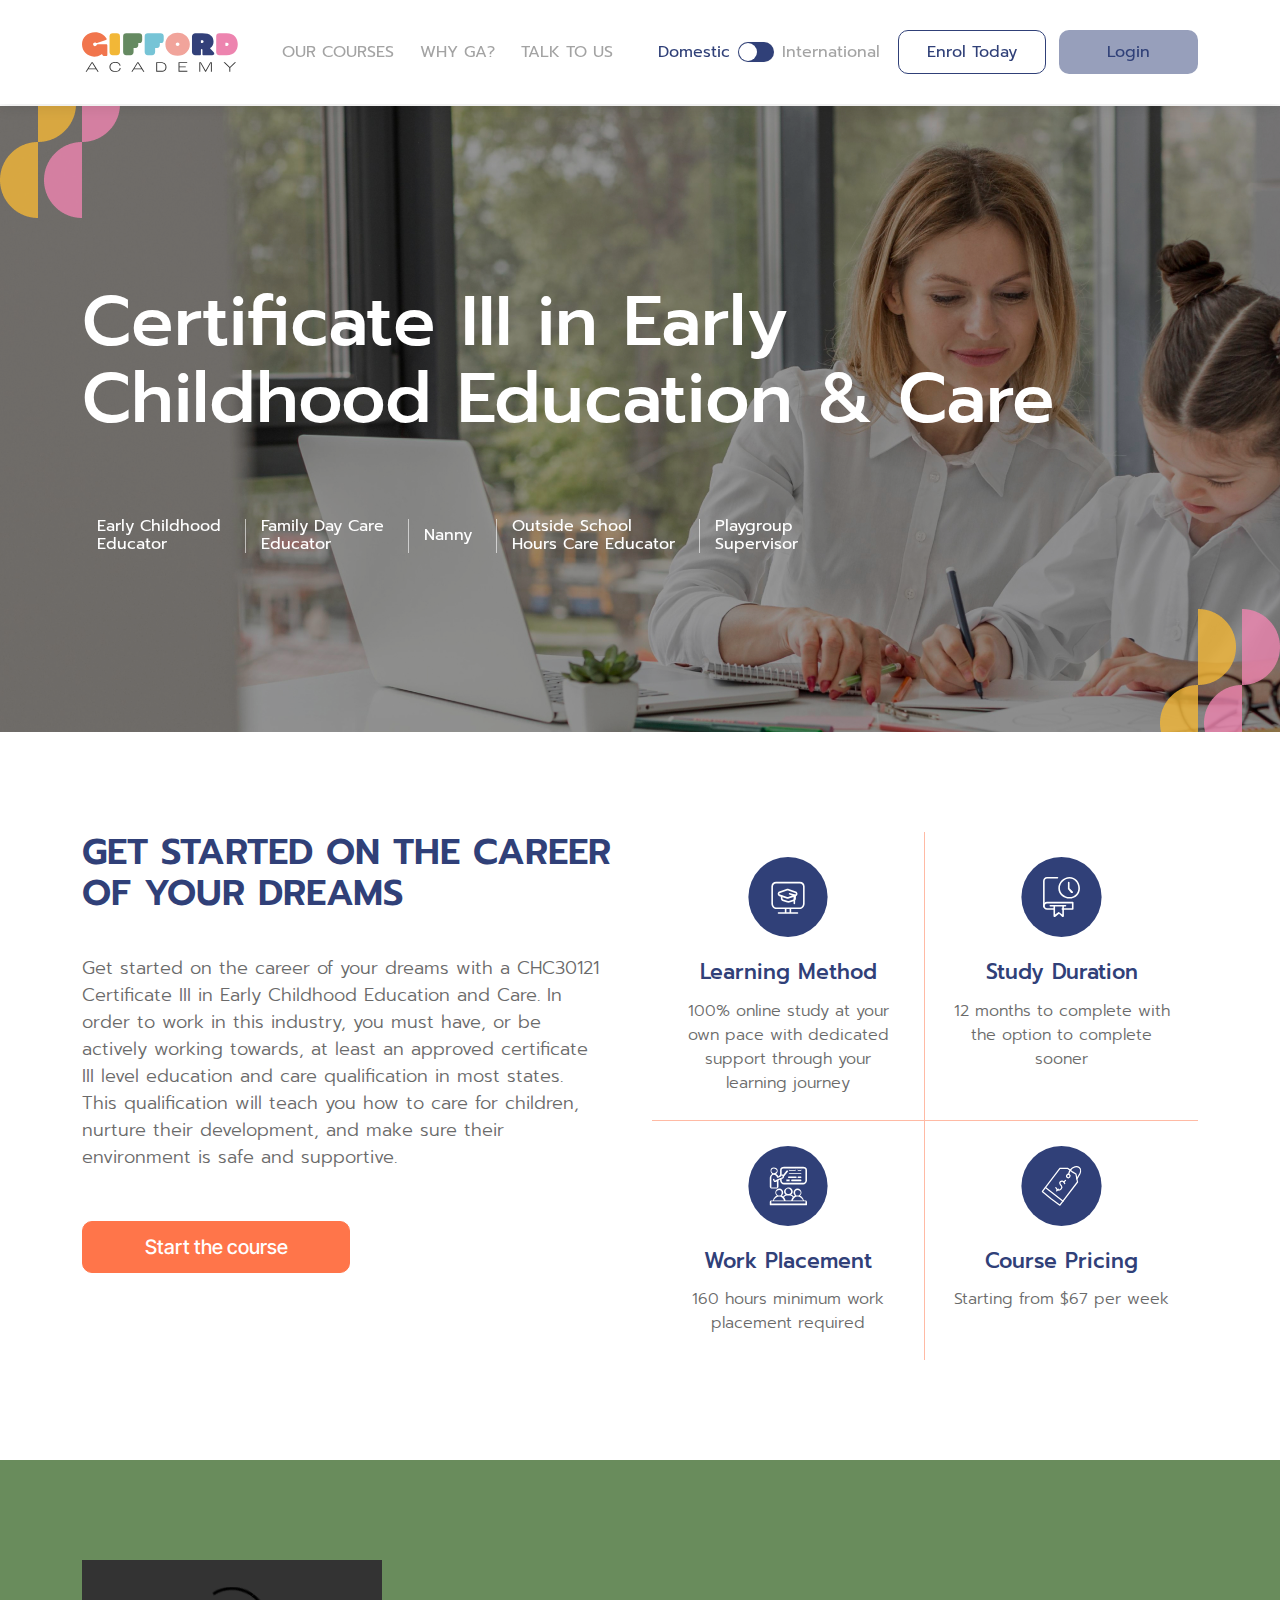
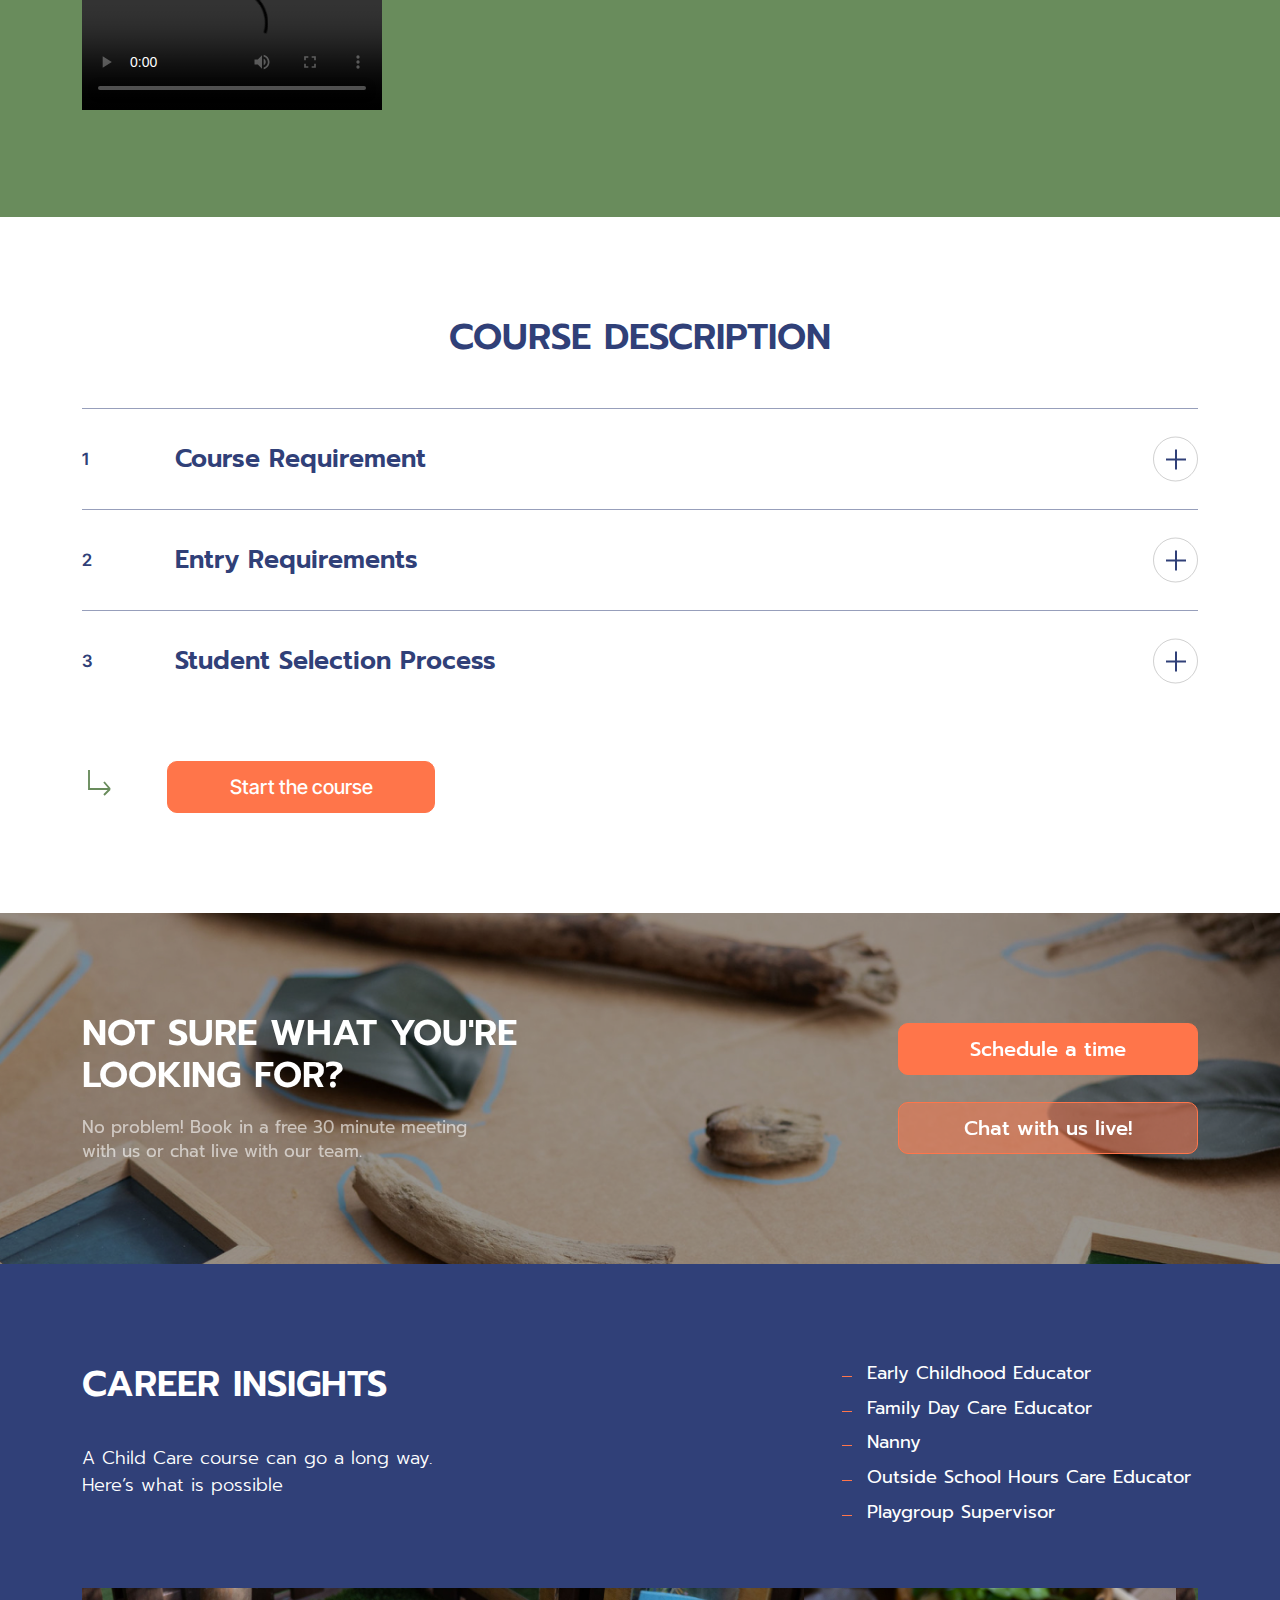
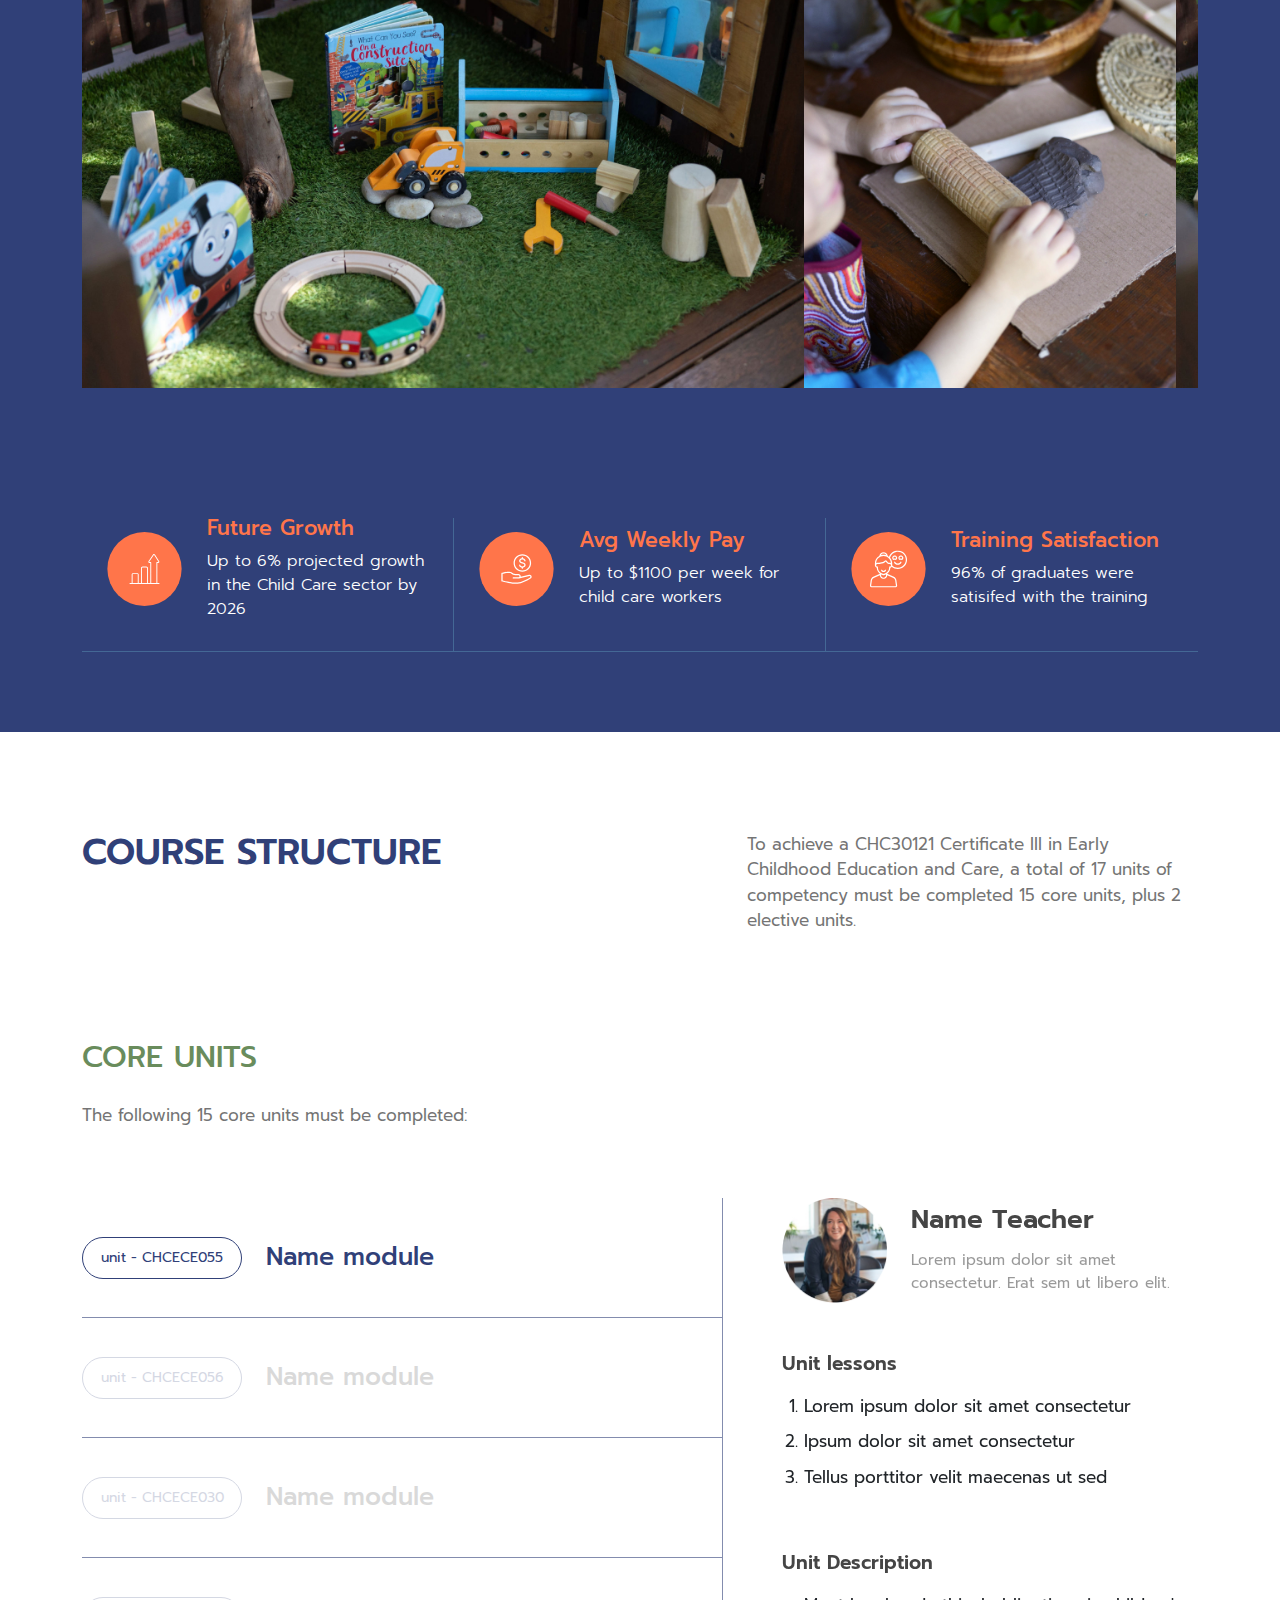
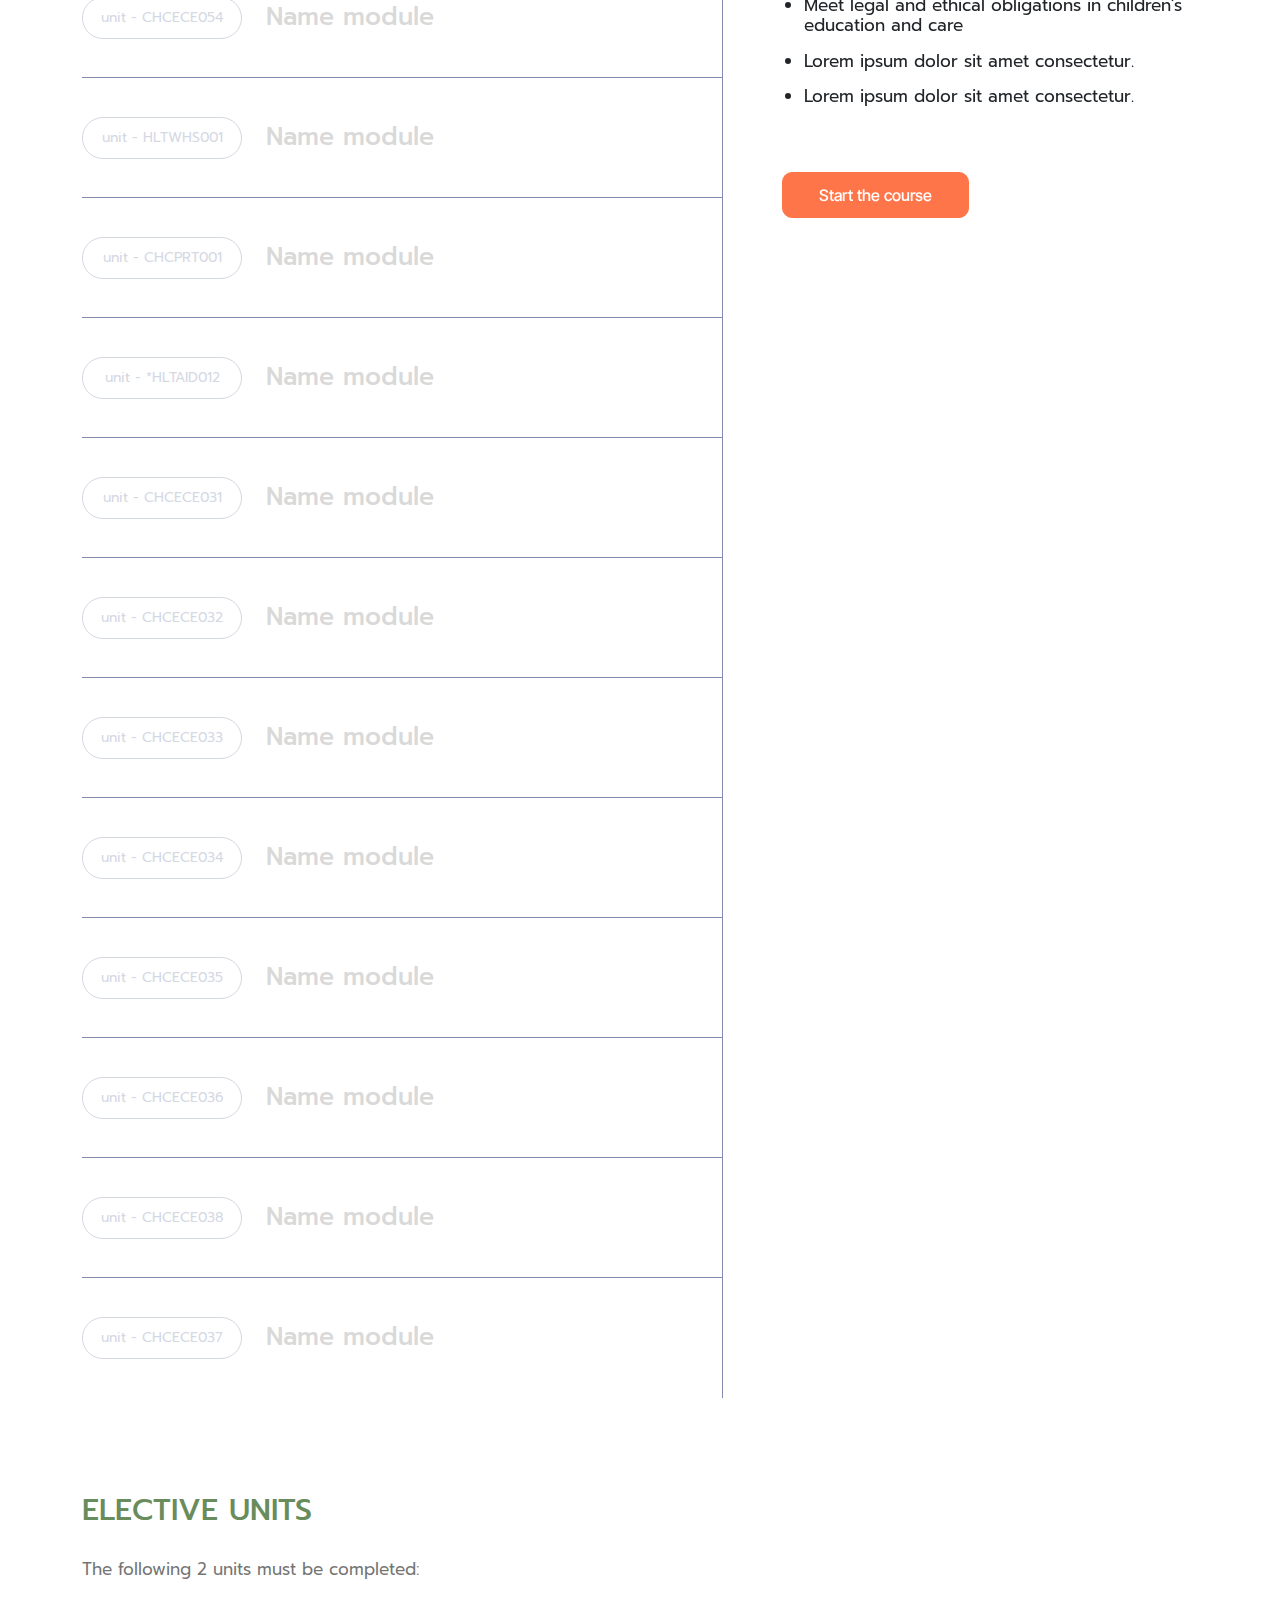
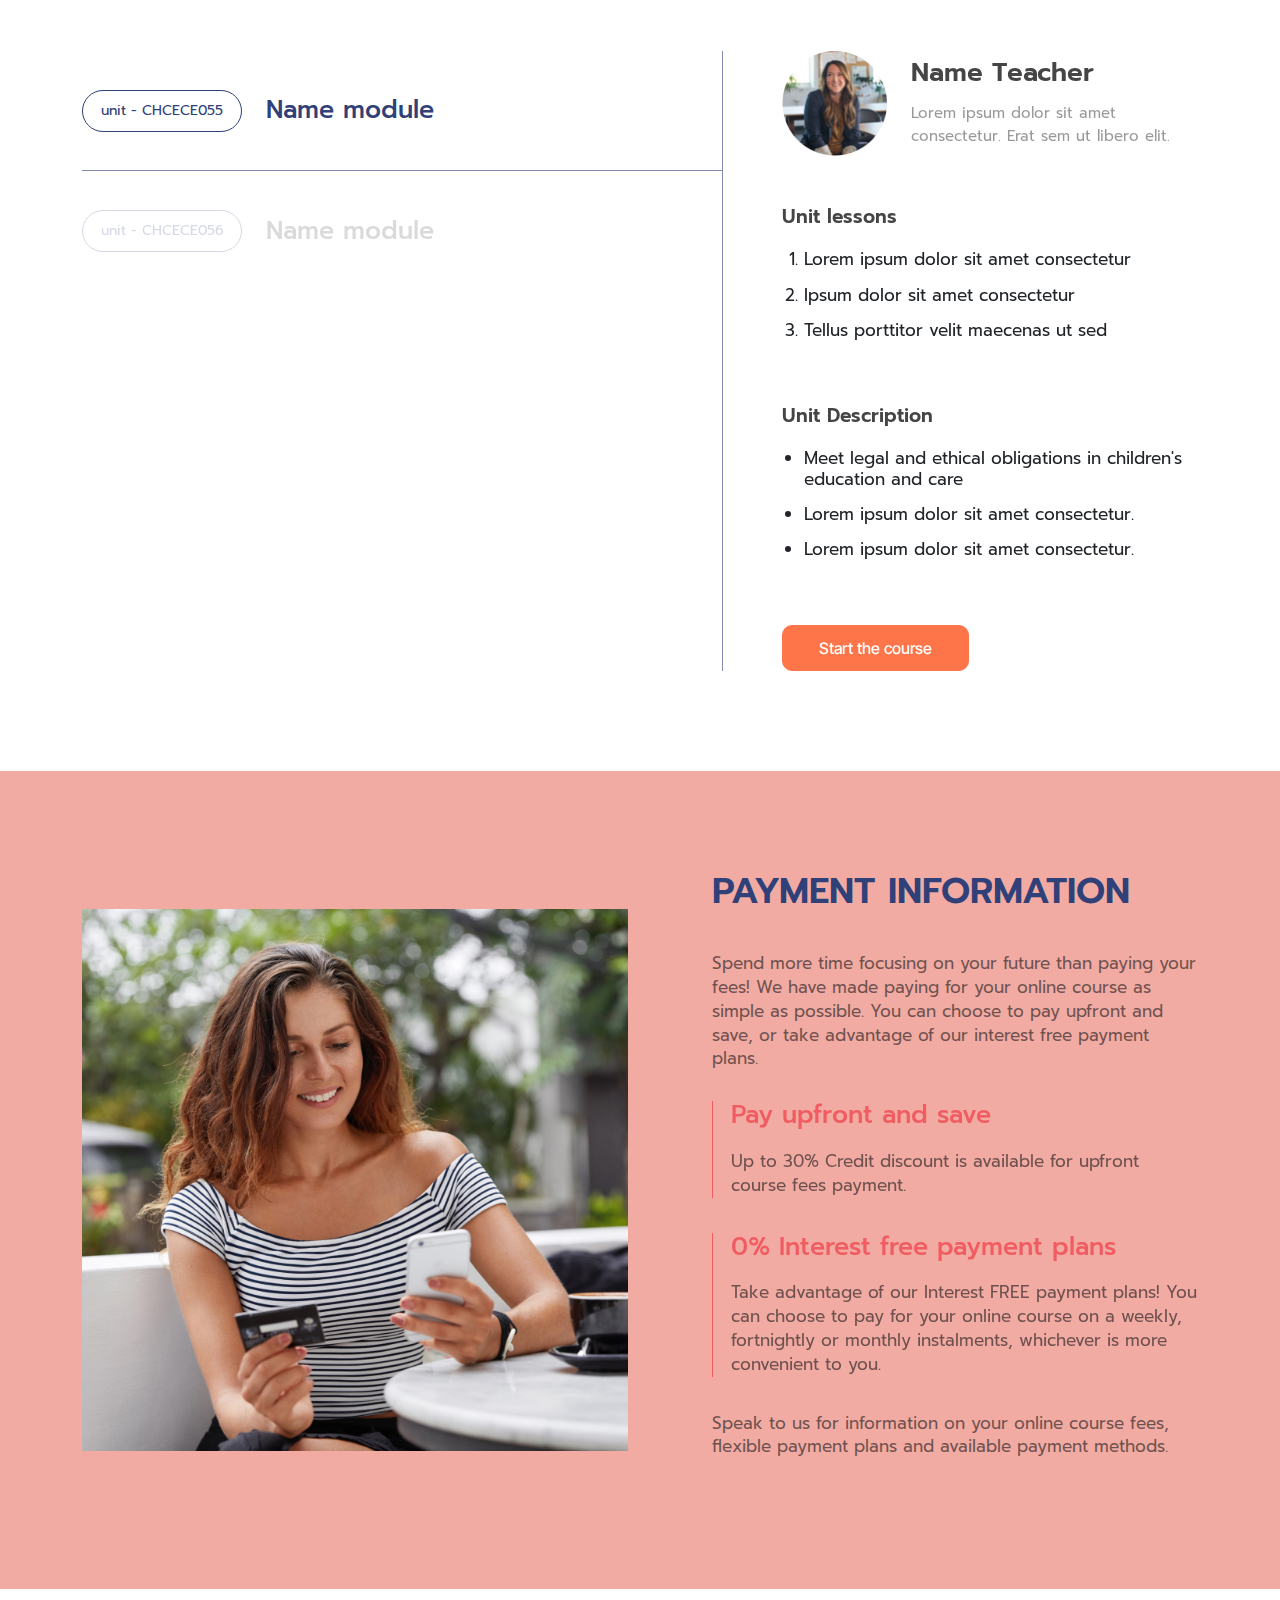
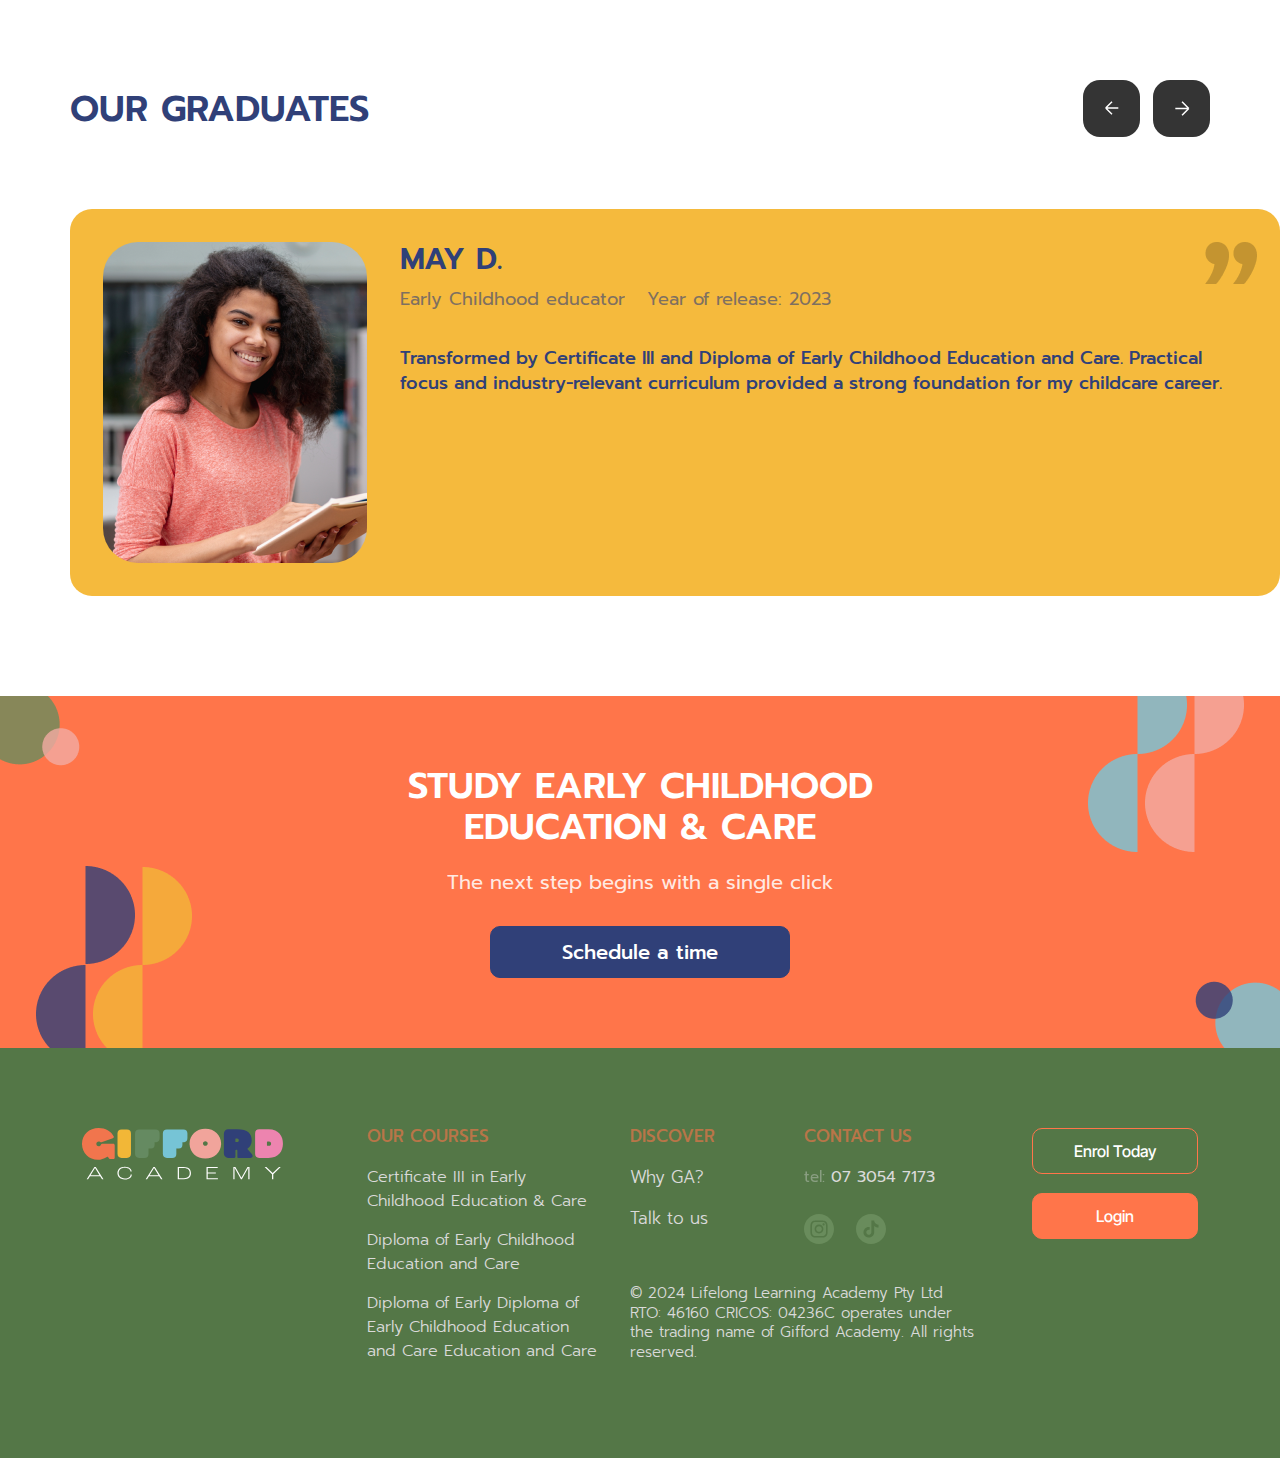
==== commit 9aa7f006: "Add files via upload" ====
--- a/course1.html
+++ b/course1.html
@@ -132,7 +132,7 @@
                                 development, and make sure their environment is safe and supportive.
                             </p>
                         </div>
-                        <a href="#" class="redbtn">
+                        <a href="#" class="redbtn desktop">
                             Start the course
                         </a>
                     </div>
@@ -168,6 +168,9 @@
                                 </p>
                             </div>
                         </div>
+                        <a href="#" class="redbtn mob">
+                            Start the course
+                        </a>
                     </div>
                 </div>
             </div>
@@ -424,7 +427,7 @@
 
                     <div class="wrapper1">
                         <div class="row">
-                            <div class="col-lg-7">
+                            <div class="col-sm-7 ">
                                 <div class="tabs">
                                     <div class="tab active" data-id="1">
                                         <div class="tabname">
@@ -578,7 +581,7 @@
                                     </div>
                                 </div>
                             </div>
-                            <div class="col-lg-5">
+                            <div class="col-sm-5">
                                 <div class="tab_content">
                                     <div class="tab-item active-tab" id="1">
                                         <div class="tabinfowrapper">
@@ -1134,18 +1137,7 @@
                                 </div>
                             </div>
                         </div>
-
-
-
-
-
-
-
-
-
-
-                    </div>
-
+                    </div>
                 </div>
                 <div class="coreunits">
                     <div class="coreunits__title">
@@ -1159,7 +1151,7 @@
 
                     <div class="wrapper2">
                         <div class="row">
-                            <div class="col-lg-7">
+                            <div class="col-sm-7">
                                 <div class="tabs">
                                     <div class="tab active" data-id="21">
                                         <div class="tabname">
@@ -1183,7 +1175,7 @@
                                     </div>
                                 </div>
                             </div>
-                            <div class="col-lg-5">
+                            <div class="col-sm-5">
                                 <div class="tab_content">
                                     <div class="tab-item active-tab" id="21">
                                         <div class="tabinfowrapper">
@@ -1260,16 +1252,6 @@
                                 </div>
                             </div>
                         </div>
-
-
-
-
-
-
-
-
-
-
                     </div>
 
                 </div>
--- a/css/style.css
+++ b/css/style.css
@@ -1 +1 @@
-@import url("https://fonts.googleapis.com/css2?family=Inter+Tight:ital,wght@0,100..900;1,100..900&family=Prompt:ital,wght@0,100;0,200;0,300;0,400;0,500;0,600;0,700;0,800;0,900;1,100;1,200;1,300;1,400;1,500;1,600;1,700;1,800;1,900&display=swap");@import url("https://fonts.googleapis.com/css2?family=Poppins:ital,wght@0,100;0,200;0,300;0,400;0,500;0,600;0,700;0,800;0,900;1,100;1,200;1,300;1,400;1,500;1,600;1,700;1,800;1,900&display=swap");body *{-webkit-box-sizing:border-box;box-sizing:border-box}body{font-family:"Prompt",sans-serif}.main{min-height:500px}@media (min-width:1500px){.container{max-width:1440px}}a{text-decoration:none}.bgred{background:#FF754A}.bggreen{background:#698C5C}.bgpink{background:#F2ABA3}.secttitle{color:#fff;font-size:50px;font-weight:600;text-transform:uppercase;line-height:115%}.secttitle.secttitle_blue{color:#304078}.lmore{font-family:"Inter Tight",sans-serif;font-weight:500;font-size:20px;line-height:100%;color:#304078;-webkit-transition:0.3s;transition:0.3s}.lmore img{margin-left:6px;max-width:22px;-webkit-transition:0.3s;transition:0.3s}.lmore:hover{color:#304078}.lmore:hover img{-webkit-transform:translateX(5px);transform:translateX(5px)}.headerspace{margin-top:106px}.redbtn{border-radius:10px;background:#FF754A;border:1px solid #FF754A;min-height:65px;max-width:331px;width:100%;color:#fff;font-size:20px;font-weight:500;display:-webkit-inline-box;display:-ms-inline-flexbox;display:inline-flex;-webkit-box-align:center;-ms-flex-align:center;align-items:center;-webkit-box-pack:center;-ms-flex-pack:center;justify-content:center;text-align:center;-webkit-transition:0.3s;transition:0.3s}.redbtn:hover{color:#fff;-webkit-box-shadow:0 10px 10px rgba(255,117,74,0.3490196078);box-shadow:0 10px 10px rgba(255,117,74,0.3490196078)}.redbtnopacity{border-radius:10px;background:rgba(255,117,74,0.5);border:1px solid #FF754A;min-height:65px;max-width:331px;width:100%;color:#fff;font-size:20px;font-weight:500;display:-webkit-inline-box;display:-ms-inline-flexbox;display:inline-flex;-webkit-box-align:center;-ms-flex-align:center;align-items:center;-webkit-box-pack:center;-ms-flex-pack:center;justify-content:center;text-align:center;-webkit-transition:0.3s;transition:0.3s}.redbtnopacity:hover{color:#fff;background:#FF754A}.bluebtn{border-radius:10px;background:#304078;border:1px solid #304078;min-height:65px;max-width:331px;width:100%;color:#fff;font-size:20px;font-weight:500;display:-webkit-inline-box;display:-ms-inline-flexbox;display:inline-flex;-webkit-box-align:center;-ms-flex-align:center;align-items:center;-webkit-box-pack:center;-ms-flex-pack:center;justify-content:center;text-align:center;-webkit-transition:0.3s;transition:0.3s}.bluebtn:hover{background:rgba(255,255,255,0.6);color:#304078}@media (max-width:1599.8px){.secttitle{font-size:40px}.bluebtn,.redbtn,.redbtnopacity{min-height:52px;max-width:300px}}@media (max-width:1399.8px){.secttitle{font-size:36px}.lmore{font-size:18px}.lmore img{width:20px}}@media (max-width:1199.8px){.headerspace{margin-top:80px}}@media (max-width:767.8px){.secttitle{font-size:32px}}@media (max-width:575.8px){.secttitle{font-size:26px}}.mainslider{z-index:initial}.mainslider .swiper-slide{position:relative;height:100vh;overflow:hidden}.mainslider .swiper-slide img{height:100vh;width:100%;-o-object-fit:cover;object-fit:cover;-o-object-position:50% 50%;object-position:50% 50%}.mainslider .swiper-pagination-bullet{background:#343434;width:10px;height:10px;opacity:0.3;-webkit-transition:0.3s;transition:0.3s}.mainslider .swiper-pagination-bullet.swiper-pagination-bullet-active{opacity:1}.mainslider .swiper-pagination{left:initial;right:calc((100vw - 1440px) / 2);width:20px;top:50%;-webkit-transform:translateY(-50%);transform:translateY(-50%);margin:0;bottom:initial;z-index:2}.herosect:after{content:"";display:block;position:absolute;left:0;top:0;width:100%;height:100vh;background:rgba(0,0,0,0.5);z-index:2}.herosect .el1{position:absolute;left:0;top:0;z-index:1}.herosect .el2{position:absolute;left:90px;bottom:20px;z-index:1}.herosect__descr{position:relative;z-index:3;position:absolute;top:50%;-webkit-transform:translateY(-50%);transform:translateY(-50%);width:100%}.herosect__descr h1{font-size:103px;font-weight:600;line-height:115%;text-transform:uppercase;color:#fff;max-width:580px;margin-bottom:45px}.herosect__descr h1 .titlegroup{display:-webkit-box;display:-ms-flexbox;display:flex;-webkit-box-align:center;-ms-flex-align:center;align-items:center;-ms-flex-wrap:wrap;flex-wrap:wrap}.herosect__descr h1 .litttext{color:#FFBE31;font-size:38px;font-weight:500;text-transform:capitalize;display:inline-block;width:100%;max-width:217px;-webkit-box-flex:0;-ms-flex:0 0 217px;flex:0 0 217px;line-height:105%}.herosect__descr h1 .maintext{width:100%;max-width:calc(100% - 217px);-webkit-box-flex:0;-ms-flex:0 0 calc(100% - 217px);flex:0 0 calc(100% - 217px)}.herosect__descr .herosect__descrbtns{display:-webkit-box;display:-ms-flexbox;display:flex;-ms-flex-wrap:wrap;flex-wrap:wrap;-webkit-box-pack:justify;-ms-flex-pack:justify;justify-content:space-between;max-width:580px}.herosect__descr .herosect__descrbtns a{color:#fff;font-size:20px;font-weight:500;line-height:100%;display:-webkit-inline-box;display:-ms-inline-flexbox;display:inline-flex;-webkit-box-align:center;-ms-flex-align:center;align-items:center;-webkit-box-pack:center;-ms-flex-pack:center;justify-content:center;text-align:center;border-radius:10px;min-height:63px;-webkit-transition:0.3s;transition:0.3s}.herosect__descr .herosect__descrbtns .fbtn{width:100%;max-width:331px;-webkit-box-flex:0;-ms-flex:0 0 331px;flex:0 0 331px;background:#FF754A;border:1px solid #FF754A;-webkit-transition:0.3s;transition:0.3s}.herosect__descr .herosect__descrbtns .fbtn:hover{background:#ff6838;-webkit-box-shadow:0 10px 10px rgba(255,117,74,0.3490196078);box-shadow:0 10px 10px rgba(255,117,74,0.3490196078)}.herosect__descr .herosect__descrbtns .sbtn{width:100%;max-width:211px;-webkit-box-flex:0;-ms-flex:0 0 211px;flex:0 0 211px;background:rgba(255,117,74,0.5);border:1px solid rgba(255,117,74,0.5);-webkit-transition:0.3s;transition:0.3s}.herosect__descr .herosect__descrbtns .sbtn:hover{background:#FF754A}.qualification{padding:170px 0 189px}.qualification .secttitle{margin-bottom:60px}.qualification .boxeswrap{display:-webkit-box;display:-ms-flexbox;display:flex;-ms-flex-wrap:wrap;flex-wrap:wrap}.qualification .infbox{width:100%;max-width:50%;-webkit-box-flex:0;-ms-flex:0 0 50%;flex:0 0 50%;display:-webkit-box;display:-ms-flexbox;display:flex;border-top:1px solid rgba(48,64,120,0.4);height:189px;padding:40px;-webkit-box-align:center;-ms-flex-align:center;align-items:center}.qualification .infbox:nth-child(odd){border-right:1px solid rgba(48,64,120,0.4)}.qualification .infbox img{width:100%;max-width:77px;-webkit-box-flex:0;-ms-flex:0 0 77px;flex:0 0 77px}.qualification .infbox p{width:100%;max-width:calc(100% - 77px);-webkit-box-flex:0;-ms-flex:0 0 calc(100% - 77px);flex:0 0 calc(100% - 77px);padding-left:28px;margin:0;color:#fff;font-weight:500;font-size:22px;line-height:100%}.videosection{padding:130px 0}.videosection .plyr__control.plyr__control--overlaid{background:transparent;width:90px;height:90px;border:1px solid #fff;background:url("../img/main/play.png") no-repeat center/100%}.videosection .plyr__control.plyr__control--overlaid svg{display:none}.plyr.plyr--stopped .plyr__controls{display:none}.learnabout{padding:130px 0 93px}.learnabout__topsect{margin-bottom:170px}.learnabout__topsect .descr{max-width:475px;display:inline-block;text-align:left}.learnabout__topsect .descr p{color:#fff;font-size:18px;line-height:150%;margin-bottom:50px}.learnslidewrapper{border-top:1px solid #fff;padding-top:20px}.learnslidewrapper .num{font-size:20px;font-weight:700;font-family:"Poppins",sans-serif;color:#fff;margin-bottom:30px}.learnslidewrapper .num span{font-weight:400}.learnslidewrapper .learnslide__content{display:-webkit-box;display:-ms-flexbox;display:flex;-ms-flex-wrap:wrap;flex-wrap:wrap;-webkit-box-align:center;-ms-flex-align:center;align-items:center}.learnslidewrapper .learnslide__content .leftbox{width:100%;max-width:calc(100% - 318px);-webkit-box-flex:0;-ms-flex:0 0 calc(100% - 318px);flex:0 0 calc(100% - 318px);padding-right:50px}.learnslidewrapper .learnslide__content .leftbox p{color:rgba(255,255,255,0.6);font-size:17px;line-height:140%;margin:0}.learnslidewrapper .learnslide__content .leftbox .title{margin-bottom:35px;text-transform:uppercase;font-size:30px;font-weight:500;line-height:115%;color:#fff}.learnslidewrapper .learnslide__content .rightbox{width:100%;max-width:318px;-webkit-box-flex:0;-ms-flex:0 0 318px;flex:0 0 318px}.learnslidewrapper .learnslide__content .rightbox img{width:100%}.learnslider{padding-bottom:100px}.learnslider .swiper-slide{opacity:0.3;-webkit-transition:0.3s;transition:0.3s}.learnslider .swiper-slide.swiper-slide-active{opacity:1}.learnslider .swiper-pagination{bottom:0}.learnslider .swiper-pagination .swiper-pagination-bullet{width:10px;height:10px;background:#343434;opacity:0.3;-webkit-transition:0.3s;transition:0.3s;margin:0 6px}.learnslider .swiper-pagination .swiper-pagination-bullet.swiper-pagination-bullet-active{opacity:1}.graduates{padding:130px 0 160px;padding-left:calc((100vw - 1440px) / 2);overflow:hidden}.graduates-slider{padding-top:100px;overflow:initial;position:relative}.graduates-slider .swiper-button-next,.graduates-slider .swiper-button-prev{top:-43px;border-radius:17px;background:#343434;width:57px;height:57px;background-repeat:no-repeat;background-position:center;background-size:16px}.graduates-slider .swiper-button-next:after,.graduates-slider .swiper-button-prev:after{display:none}.graduates-slider .swiper-button-next{right:calc((100vw - 1440px) / 2);background-image:url("../img/slider-right.svg")}.graduates-slider .swiper-button-prev{left:initial;right:calc((100vw - 1440px) / 2 + 70px);background-image:url("../img/slider-left.svg")}.graduateslide{padding:33px;border-radius:22px;display:-webkit-box;display:-ms-flexbox;display:flex;-ms-flex-wrap:wrap;flex-wrap:wrap;position:relative}.graduateslide .ava{width:100%;max-width:264px;-webkit-box-flex:0;-ms-flex:0 0 264px;flex:0 0 264px}.graduateslide .ava img{width:100%;border-radius:35px}.graduateslide .descr{width:100%;max-width:calc(100% - 264px);-webkit-box-flex:0;-ms-flex:0 0 calc(100% - 264px);flex:0 0 calc(100% - 264px);padding-left:33px;position:relative}.graduateslide .descr .name{color:#304078;text-transform:uppercase;margin-bottom:10px;font-size:30px;font-weight:600;line-height:115%}.graduateslide .descr ul{margin:0 0 33px 0;padding:0}.graduateslide .descr ul li{display:inline-block;vertical-align:middle;margin-right:16px;font-size:18px;color:#304078;opacity:0.6}.graduateslide .descr ul li:last-child{margin-right:0}.graduateslide .descr p{font-weight:500;font-size:21px;line-height:140%;color:#304078;margin:0}.graduateslide .descr .qimg{position:absolute;top:0;right:-10px}.calendarsect{padding:140px 0 130px}.calendarsect .secttitle{margin-bottom:50px}.calendarsect p{font-size:18px;color:#fff;max-width:382px}.imgsect{height:390px;position:relative;display:-webkit-box;display:-ms-flexbox;display:flex;-webkit-box-align:center;-ms-flex-align:center;align-items:center}.imgsect>img{position:absolute;left:0;top:0;width:100%;height:100%;-o-object-fit:cover;object-fit:cover;-o-object-position:50% 50%;object-position:50% 50%}.imgsect .container{position:relative;z-index:2}.mainslider .swiper-slide img{min-height:500px}@media (max-width:1599.8px){.herosect__descr h1{font-size:80px}.herosect__descr h1 .litttext{font-size:32px;max-width:200px;-webkit-box-flex:0;-ms-flex:0 0 200px;flex:0 0 200px}.herosect__descr .herosect__descrbtns a{min-height:52px}.herosect__descr .herosect__descrbtns .fbtn{max-width:300px;-webkit-box-flex:0;-ms-flex:0 0 300px;flex:0 0 300px}.herosect__descr .herosect__descrbtns .sbtn{max-width:200px;-webkit-box-flex:0;-ms-flex:0 0 200px;flex:0 0 200px}.herosect__descr .herosect__descrbtns{max-width:540px}}@media (max-width:1499.8px){.graduates{padding-left:calc((100vw - 1320px) / 2)}.graduates-slider .swiper-button-next{right:calc((100vw - 1320px) / 2)}.graduates-slider .swiper-button-prev{right:calc((100vw - 1320px) / 2 + 70px)}}@media (max-width:1399.8px){.graduates{padding-left:calc((100vw - 1140px) / 2)}.graduates-slider .swiper-button-next{right:calc((100vw - 1140px) / 2)}.graduates-slider .swiper-button-prev{right:calc((100vw - 1140px) / 2 + 70px)}.qualification .infbox p{font-size:20px;-webkit-box-flex:0;-ms-flex:0 0 calc(100% - 60px);flex:0 0 calc(100% - 60px);max-width:calc(100% - 60px)}.qualification .infbox img{max-width:60px;-webkit-box-flex:0;-ms-flex:0 0 60px;flex:0 0 60px}.qualification .infbox{padding:20px;height:160px}.learnabout__topsect .descr p{font-size:16px;margin-bottom:30px}.learnabout__topsect{margin-bottom:120px}.learnslidewrapper .learnslide__content .rightbox{max-width:230px;-webkit-box-flex:0;-ms-flex:0 0 230px;flex:0 0 230px}.learnslidewrapper .learnslide__content .leftbox{max-width:calc(100% - 230px);-webkit-box-flex:0;-ms-flex:0 0 calc(100% - 230px);flex:0 0 calc(100% - 230px)}.learnslidewrapper .learnslide__content .leftbox .title{font-size:24px}.learnslidewrapper .learnslide__content .leftbox p{font-size:16px}.learnslidewrapper .num{margin-bottom:20px}.learnslider{padding-bottom:80px}.graduates{padding-top:100px;padding-bottom:100px}.graduates-slider .swiper-button-next,.graduates-slider .swiper-button-prev{top:-37px}.graduates-slider{padding-top:70px}.graduateslide .descr p{font-size:18px}.calendarsect p{font-size:16px}.imgsect{height:320px}.learnabout{padding:100px 0 80px}.calendarsect,.videosection{padding:100px 0}.qualification{padding:120px 0}}@media (max-width:1199.8px){.graduates{padding-left:calc((100vw - 960px) / 2)}.graduates-slider .swiper-button-next{right:calc((100vw - 960px) / 2)}.graduates-slider .swiper-button-prev{right:calc((100vw - 960px) / 2 + 70px)}.herosect__descr h1{font-size:66px}.herosect__descr h1 .litttext{font-size:28px;line-height:100%;padding-left:30px}}@media (max-width:991.8px){.herosect__descr h1{font-size:70px}.boxeswrap{margin-top:40px}.learnabout__topsect .descr{max-width:100%;text-align:left}.learnabout .secttitle{margin-bottom:40px}.learnabout__topsect{margin-bottom:70px}.graduates{padding-left:calc((100vw - 720px) / 2)}.graduates-slider .swiper-button-next{right:calc((100vw - 720px) / 2)}.graduates-slider .swiper-button-prev{right:calc((100vw - 720px) / 2 + 70px)}.graduateslide{padding:20px}.graduateslide .ava img{border-radius:15px}.graduateslide .ava{max-width:200px;-webkit-box-flex:0;-ms-flex:0 0 200px;flex:0 0 200px}.graduateslide .descr{max-width:calc(100% - 200px);-webkit-box-flex:0;-ms-flex:0 0 calc(100% - 200px);flex:0 0 calc(100% - 200px)}.graduateslide .descr .qimg{width:30px}.graduateslide .descr .name{font-size:26px}.graduateslide .descr ul{margin-bottom:20px}.graduateslide .descr ul li{font-size:15px}.graduateslide .descr p{font-weight:400;font-size:16px}.calendarsect .secttitle{margin-bottom:30px}.graduates-slider{padding-top:50px}.imgsect{height:260px}.learnabout__topsect .descr p{font-size:18px}.qualification .secttitle{margin-bottom:40px}.qualification{padding:100px 0}}@media (max-width:767.8px){.learnslidewrapper .learnslide__content .rightbox{max-width:150px;-webkit-box-flex:0;-ms-flex:0 0 150px;flex:0 0 150px}.learnslidewrapper .learnslide__content .leftbox{max-width:calc(100% - 150px);-webkit-box-flex:0;-ms-flex:0 0 calc(100% - 150px);flex:0 0 calc(100% - 150px);padding-right:20px}.learnslidewrapper .num{font-size:16px;margin-bottom:15px}.learnslidewrapper .learnslide__content .leftbox .title{font-size:20px;margin-bottom:10px}.learnslidewrapper .learnslide__content .leftbox p{font-size:15px}.herosect__descr h1{font-size:55px}.herosect__descr h1 .litttext{font-size:24px;max-width:160px;-webkit-box-flex:0;-ms-flex:0 0 160px;flex:0 0 160px;padding-left:20px}.herosect__descr h1 .maintext{max-width:calc(100% - 160px);-webkit-box-flex:0;-ms-flex:0 0 calc(100% - 160px);flex:0 0 calc(100% - 160px)}.herosect__descr .herosect__descrbtns a{font-size:18px}.herosect__descr .herosect__descrbtns .fbtn{max-width:260px;-webkit-box-flex:0;-ms-flex:0 0 260px;flex:0 0 260px}.herosect__descr .herosect__descrbtns{max-width:470px}.herosect .el2{width:100px;left:50px}.qualification .infbox p{padding-left:15px;font-size:18px}.qualification .infbox{height:140px}.learnslider{padding-bottom:60px}.graduates{padding-left:calc((100vw - 540px) / 2)}.graduates-slider .swiper-button-next{right:calc((100vw - 540px) / 2)}.graduates-slider .swiper-button-prev{right:calc((100vw - 540px) / 2 + 70px)}.graduates-slider .swiper-button-next,.graduates-slider .swiper-button-prev{width:50px;height:50px;border-radius:10px;top:-32px}.graduates{padding-top:60px;padding-bottom:60px}.calendarsect .secttitle,.learnabout .secttitle,.qualification .secttitle{margin-bottom:20px}.calendarsect,.learnabout,.qualification,.videosection{padding:60px 0}}@media (max-width:575.8px){.qualification .infbox{max-width:100%;-webkit-box-flex:0;-ms-flex:0 0 100%;flex:0 0 100%;border-right:none!important}.qualification .infbox:last-child{border-bottom:1px solid rgba(48,64,120,0.4)}.herosect__descr{padding-top:50px}.herosect__descr h1{font-size:45px}.herosect__descr h1 .litttext{font-size:20px;padding-left:30px}.herosect__descr .herosect__descrbtns .fbtn{margin-bottom:20px}.lmore{font-size:16px}.qualification .infbox{padding:10px;height:auto;min-height:100px}.learnabout__topsect .descr p{font-size:16px;font-weight:400;margin-bottom:15px}.learnabout__topsect{margin-bottom:40px}.learnslider{padding-left:12px;padding-right:12px;padding-bottom:40px}.learnslidewrapper .learnslide__content .rightbox{-webkit-box-ordinal-group:2;-ms-flex-order:1;order:1;max-width:100%;-webkit-box-flex:0;-ms-flex:0 0 100%;flex:0 0 100%;padding-bottom:20px}.learnslidewrapper .learnslide__content .rightbox img{max-width:200px;margin:0 auto}.learnslidewrapper .learnslide__content .leftbox{-webkit-box-ordinal-group:3;-ms-flex-order:2;order:2;max-width:100%;-webkit-box-flex:0;-ms-flex:0 0 100%;flex:0 0 100%;padding-right:0}.graduates{padding:60px 12px}.graduates-slider .swiper-button-next,.graduates-slider .swiper-button-prev{width:40px;height:40px;border-radius:5px;top:40px}.graduates-slider .swiper-button-prev{right:initial;left:0}.graduates-slider .swiper-button-next{right:initial;left:50px}.graduates-slider{padding-top:80px}.graduateslide .ava,.graduateslide .descr{max-width:100%;-webkit-box-flex:0;-ms-flex:0 0 100%;flex:0 0 100%}.graduateslide{padding:10px 10px 20px 10px}.graduateslide .ava{margin-bottom:20px}.graduateslide .ava img{max-width:200px}.graduateslide .descr{padding-left:0}.graduateslide .descr .qimg{display:none}.imgsect .secttitle{margin:0}.imgsect{height:210px}}@media (max-width:360.8px){.herosect__descr h1{font-size:40px}.herosect__descr h1 .litttext{max-width:130px;padding-left:0}.herosect__descr h1 .maintext{max-width:calc(100% - 130px);-webkit-box-flex:0;-ms-flex:0 0 calc(100% - 130px);flex:0 0 calc(100% - 130px)}.imgsect .secttitle br{display:none}}.titlesection{padding:100px 0;position:relative}.titlesection h1{font-family:"Prompt",sans-serif;color:#304078;font-size:90px;line-height:90%;margin:0}.titlesection h1 span{color:#FFBE31;font-size:40px;font-weight:500;line-height:105%}.titlesection .bgel{position:absolute;right:0;bottom:0}.titlesection .descr{padding-left:50px}.titlesection .descr p{font-size:18px;font-weight:300;color:#6A6A6A}.courseslist{background:#304078;padding:100px 0;position:relative}.courseslist .el1{position:absolute;left:0;bottom:0}.courseslist .el2{position:absolute;right:0;bottom:35%}.coursesrow{display:-webkit-box;display:-ms-flexbox;display:flex;-webkit-box-align:center;-ms-flex-align:center;align-items:center;border-top:1px solid rgba(255,255,255,0.2);padding-top:40px;padding-bottom:70px}.coursesrow:hover .coursesrow__arrow img{-webkit-transform:translateX(10px);transform:translateX(10px);-webkit-filter:drop-shadow(0 0 10px #FF754A);filter:drop-shadow(0 0 10px #FF754A)}.coursesrow:hover .count,.coursesrow:hover .coursesrow__title .title{color:#FF754A}.coursesrow:last-child{padding-bottom:0}.coursesrow__img{width:100%;max-width:230px;-webkit-box-flex:0;-ms-flex:0 0 230px;flex:0 0 230px}.coursesrow__img img{width:100%;border-radius:50%}.coursesrow__title{width:100%;max-width:42%;-webkit-box-flex:0;-ms-flex:0 0 42%;flex:0 0 42%;padding-left:137px;padding-right:50px}.coursesrow__title .count{font-size:20px;color:rgba(255,255,255,0.5);font-weight:600;font-family:"Poppins",sans-serif;margin-bottom:20px;-webkit-transition:0.3s;transition:0.3s}.coursesrow__title .title{color:#fff;font-size:30px;font-weight:500;line-height:115%;margin:0;text-transform:uppercase;-webkit-transition:0.3s;transition:0.3s}.coursesrow__descr{width:100%;max-width:calc(58% - 284px);-webkit-box-flex:0;-ms-flex:0 0 calc(58% - 284px);flex:0 0 calc(58% - 284px);padding-right:130px;padding-top:50px}.coursesrow__descr p{margin:0;font-size:17px;line-height:140%;color:rgba(255,255,255,0.6)}.coursesrow__arrow{width:100%;max-width:54px;-webkit-box-flex:0;-ms-flex:0 0 54px;flex:0 0 54px;padding-top:50px}.coursesrow__arrow img{max-width:100%;-webkit-transition:0.3s;transition:0.3s}.qsect{padding:100px 0;position:relative}.qsect:after{content:"";display:block;width:100%;height:100%;position:absolute;left:0;top:0;background:rgba(0,0,0,0.4)}.qsect__row{display:-webkit-box;display:-ms-flexbox;display:flex;-webkit-box-align:center;-ms-flex-align:center;align-items:center;position:relative;z-index:2}.qsect__row .qsect__btns a:first-child{margin-bottom:27px}.qsect__bg{position:absolute;left:0;top:0;width:100%;height:100%;-o-object-fit:cover;object-fit:cover;-o-object-position:50% 50%;object-position:50% 50%}.qsect__descr{width:100%;max-width:calc(100% - 335px);-webkit-box-flex:0;-ms-flex:0 0 calc(100% - 335px);flex:0 0 calc(100% - 335px)}.qsect__descr h3{margin-bottom:40px}.qsect__descr p{max-width:416px;color:rgba(255,255,255,0.6);font-size:17px;line-height:140%;margin:0}.qsect__btns{width:100%;max-width:335px;-webkit-box-flex:0;-ms-flex:0 0 335px;flex:0 0 335px;text-align:right}.sheduleblock{padding:90px 0;background:#FF754A;text-align:center;position:relative}.sheduleblock .secttitle{margin-bottom:20px}.sheduleblock p{margin-bottom:50px;color:rgba(255,255,255,0.85);line-height:140%;font-size:20px}.sheduleblock .el1{position:absolute;left:0;top:0}.sheduleblock .el2{position:absolute;top:0;right:36px}.sheduleblock .el3{position:absolute;bottom:0;left:36px}.sheduleblock .el4{position:absolute;bottom:0;right:0}@media (max-width:1599.8px){.titlesection h1{font-size:70px}.titlesection h1 span{font-size:36px}.titlesection .descr{padding-left:0}.coursesrow__title{padding-left:100px}.coursesrow__descr{padding-right:100px}.sheduleblock p{margin-bottom:30px}.sheduleblock{padding:70px 0}.coursesrow__title .title{font-size:28px}}@media (max-width:1399.8px){.titlesection .descr p{font-size:16px;margin:0}.coursesrow__img{max-width:200px;-webkit-box-flex:0;-ms-flex:0 0 200px;flex:0 0 200px}.coursesrow__title{max-width:38%;-webkit-box-flex:0;-ms-flex:0 0 38%;flex:0 0 38%;padding-left:60px;padding-right:20px}.coursesrow__descr{max-width:calc(62% - 254px);-webkit-box-flex:0;-ms-flex:0 0 calc(62% - 254px);flex:0 0 calc(62% - 254px)}.coursesrow__title .title{font-size:26px}.qsect__descr h3{margin-bottom:20px}}@media (max-width:1199.8px){.coursesrow__title .title br{display:none}.coursesrow__title .title{font-size:23px}.qsect{padding:80px 0}}@media (max-width:991.8px){.titlesection h1{margin-bottom:30px}.titlesection .bgel{max-width:100px}.coursesrow{-ms-flex-wrap:wrap;flex-wrap:wrap}.coursesrow__arrow,.coursesrow__descr,.coursesrow__img,.coursesrow__title{max-width:100%;-webkit-box-flex:0;-ms-flex:0 0 100%;flex:0 0 100%;padding:0}.coursesrow__img{margin-bottom:10px}.coursesrow__img img{max-width:160px}.coursesrow__title .title{margin-bottom:20px}.coursesrow__descr{margin-bottom:20px}.coursesrow__arrow img{max-width:45px}.coursesrow__arrow{text-align:right}.coursesrow{padding:30px 0}.qsect__descr h3 br{display:none}.qsect__btns{max-width:260px;-webkit-box-flex:0;-ms-flex:0 0 260px;flex:0 0 260px}.qsect__descr{max-width:calc(100% - 260px);-webkit-box-flex:0;-ms-flex:0 0 calc(100% - 260px);flex:0 0 calc(100% - 260px);padding-right:30px}.sheduleblock .el2{max-width:100px;right:10px}.sheduleblock .el3{left:10px;max-width:100px}.sheduleblock p{font-size:18px}}@media (max-width:767.8px){.titlesection h1{font-size:55px}.titlesection h1 span{font-size:34px}.titlesection{padding:60px 0}.titlesection .bgel{max-width:70px}.courseslist{padding:60px 0}.qsect__row{-ms-flex-wrap:wrap;flex-wrap:wrap}.qsect__descr{padding:0;max-width:100%;-webkit-box-flex:0;-ms-flex:0 0 100%;flex:0 0 100%;margin-bottom:20px}.qsect__descr h3{margin-bottom:10px}.sheduleblock .container{position:relative;z-index:2}.sheduleblock .el1,.sheduleblock .el2,.sheduleblock .el3,.sheduleblock .el4{max-width:70px}}@media (max-width:575.8px){.titlesection h1{font-size:45px;margin-bottom:15px}.titlesection h1 span{font-size:31px}.coursesrow__img img{max-width:100px}.coursesrow__title .count{font-size:16px}.coursesrow__descr p{font-size:16px}.coursesrow__title .title{margin-bottom:10px}.coursesrow__arrow img{-webkit-transform:translateX(0)!important;transform:translateX(0)!important;max-width:35px}.coursesrow__descr{margin-bottom:10px}.coursesrow{padding:20px 0;position:relative;z-index:2}.courseslist .el1{max-width:60px}.qsect{padding:60px 0}.qsect__btns{max-width:100%;-webkit-box-flex:0;-ms-flex:0 0 100%;flex:0 0 100%}.qsect__btns a{max-width:100%}.qsect__row .qsect__btns a:first-child{margin-bottom:20px}.sheduleblock .el1,.sheduleblock .el2,.sheduleblock .el3,.sheduleblock .el4{max-width:50px}.qsect__descr p,.sheduleblock p{font-size:16px}}.sertificate__herosect{min-height:626px;display:-webkit-box;display:-ms-flexbox;display:flex;-webkit-box-align:center;-ms-flex-align:center;align-items:center;position:relative}.sertificate__herosect:after{content:"";display:block;position:absolute;left:0;top:0;width:100%;height:100%;background:rgba(0,0,0,0.4)}.sertificate__herosect .container{position:relative;z-index:3}.sertificate__herosect h1{color:#fff;font-size:70px;line-height:110%;margin-bottom:80px}.sertificate__herosect ul{list-style-type:none;margin:0;padding:0;display:-webkit-box;display:-ms-flexbox;display:flex;-webkit-box-align:center;-ms-flex-align:center;align-items:center}.sertificate__herosect ul li{display:inline-block;vertical-align:top;max-width:215px;color:#fff;font-size:17px;line-height:110%;padding:0 25px 0 15px;position:relative}.sertificate__herosect ul li:after{content:"";display:inline-block;width:1px;height:34px;background:rgba(255,255,255,0.6);position:absolute;right:0;top:50%;-webkit-transform:translateY(-50%);transform:translateY(-50%)}.sertificate__herosect ul li:last-child:after{display:none}.sertificate__herosectbg{position:absolute;left:0;top:0;width:100%;height:100%;-o-object-fit:cover;object-fit:cover;-o-object-position:50% 50%;object-position:50% 50%}.sertheroel1{position:absolute;left:0;top:0;z-index:2}.sertheroel2{position:absolute;right:0;bottom:0;z-index:2}.sertgetstarted{padding:130px 0 130px}.sertgetstarted .secttitle{max-width:530px;margin-bottom:40px}.sertgetstarted .descr{margin-bottom:50px}.sertgetstarted .descr p{font-size:18px;font-weight:300;color:#6A6A6A;max-width:522px}.sertgetstarted .redbtn{max-width:268px;font-weight:500;font-family:"Inter Tight",sans-serif}.getstartedicwrap{display:-webkit-box;display:-ms-flexbox;display:flex;-ms-flex-wrap:wrap;flex-wrap:wrap}.getstartedicwrap .getstartedicbox{width:100%;max-width:50%;-webkit-box-flex:0;-ms-flex:0 0 50%;flex:0 0 50%;padding:30px 37px 40px 37px;text-align:center;border-bottom:1px solid rgba(255,117,74,0.5)}.getstartedicwrap .getstartedicbox img{height:100px;margin-bottom:20px}.getstartedicwrap .getstartedicbox p{margin:0;font-weight:300;color:#6A6A6A}.getstartedicwrap .getstartedicbox .title{margin-bottom:10px;font-weight:500;font-size:25px;color:#304078}.getstartedicwrap .getstartedicbox:nth-child(odd){border-right:1px solid rgba(255,117,74,0.5)}.getstartedicwrap .getstartedicbox:last-child,.getstartedicwrap .getstartedicbox:nth-last-child(2){border-bottom:none}.coursedescription{padding:130px 0}.coursedescription .secttitle{margin-bottom:80px;text-align:center}.accordeonwrapper{max-width:1218px;margin:0 auto}.accordeonrow{border-top:1px solid rgba(48,64,120,0.5)}.accordeonrow .accordeon__header{display:-webkit-box;display:-ms-flexbox;display:flex;-webkit-box-align:center;-ms-flex-align:center;align-items:center;min-height:129px;cursor:pointer;position:relative}.accordeonrow .accordeon__header .count{width:100%;max-width:93px;-webkit-box-flex:0;-ms-flex:0 0 93px;flex:0 0 93px;font-size:17px;font-family:"Inter Tight",sans-serif;line-height:120%;font-weight:600;color:#304078}.accordeonrow .accordeon__header p{width:100%;max-width:calc(100% - 93px);-webkit-box-flex:0;-ms-flex:0 0 calc(100% - 93px);flex:0 0 calc(100% - 93px);margin:0;font-weight:600;font-size:30px;line-height:115%;color:#304078}.accordeonrow .accordeon__body{padding-left:93px;padding-bottom:40px;display:none}.accordeonrow .accordeon__body .descr{max-width:calc(100% - 260px);font-size:17px;color:rgba(21,21,21,0.6);line-height:140%}.accordeonrow .accordeon__body p:last-child{margin-bottom:0}.pusic{width:45px;height:45px;display:-webkit-inline-box;display:-ms-inline-flexbox;display:inline-flex;-webkit-box-align:center;-ms-flex-align:center;align-items:center;-webkit-box-pack:center;-ms-flex-pack:center;justify-content:center;border-radius:50%;border:1px solid rgba(21,21,21,0.2);position:absolute;right:0;top:50%;-webkit-transform:translateY(-50%);transform:translateY(-50%)}.pusic span{display:inline-block;width:20px;height:2px;background:#304078;-webkit-transition:0.3s;transition:0.3s;position:absolute}.pusic span:nth-child(2){-webkit-transform:rotate(90deg);transform:rotate(90deg)}.accordeon__header.active .pusic span:nth-child(2){-webkit-transform:rotate(0);transform:rotate(0)}.coursedescription__btn{padding-top:50px;display:-webkit-box;display:-ms-flexbox;display:flex;-webkit-box-align:center;-ms-flex-align:center;align-items:center}.coursedescription__btn .arr{margin-right:50px;max-width:35px}.coursedescription__btn .redbtn{max-width:268px;font-family:"Inter Tight",sans-serif}.careerinsights{background:#304078;padding:130px 0 80px}.careerinsights__top{margin-bottom:80px}.careerinsights__top .secttitle{margin-bottom:40px}.careerinsights__top p{color:#fff;font-size:18px;font-weight:300;margin:0;max-width:350px}.careerinsights__top ul{list-style-type:none;margin:0;padding:0}.careerinsights__top ul li{margin-bottom:15px;position:relative;padding-left:25px;font-size:20px;line-height:110%;color:#fff}.careerinsights__top ul li:after{content:"";display:inline-block;height:1px;width:10px;display:inline-block;background:#FF754A;position:absolute;left:0;top:12px}.careerslider{padding-bottom:50px}.careerslider .swiper-slide{width:64.666%}.careerslider .swiper-slide.small{width:33.333%}.careerslider .imgwrap{height:480px;position:relative;overflow:hidden}.careerslider .imgwrap img{width:100%;height:100%;-o-object-fit:cover;object-fit:cover;-o-object-position:50% 50%;object-position:50% 50%}.careerslider .swiper-pagination{bottom:0}.careerslider .swiper-pagination .swiper-pagination-bullet{width:10px;height:10px;background:#EAEAEA;opacity:0.3;-webkit-transition:0.3s;transition:0.3s;margin:0 7px}.careerslider .swiper-pagination .swiper-pagination-bullet.swiper-pagination-bullet-active{opacity:1}.careerinsights__bott{margin-top:120px}.carbotbox{display:-webkit-box;display:-ms-flexbox;display:flex;-webkit-box-align:center;-ms-flex-align:center;align-items:center;border-bottom:1px solid rgba(117,199,217,0.3);border-right:1px solid rgba(117,199,217,0.3);padding:0 25px 30px 25px}.carbotbox .imgwrap{width:100%;max-width:100px;-webkit-box-flex:0;-ms-flex:0 0 100px;flex:0 0 100px}.carbotbox .imgwrap img{width:100%}.carbotbox .descr{width:100%;max-width:calc(100% - 100px);-webkit-box-flex:0;-ms-flex:0 0 calc(100% - 100px);flex:0 0 calc(100% - 100px);padding-left:25px}.carbotbox .descr p{margin:0;color:#fff;font-weight:300}.carbotbox .descr .title{margin-bottom:10px;color:#FF754A;font-size:25px;font-weight:500;line-height:100%}.col-lg-4:last-child .carbotbox{border-right:none}.coursestruc{padding:150px 0 130px}.coursestruc__top-descr{text-align:right}.coursestruc__top-descr p{max-width:470px;display:inline-block;font-size:17px;text-align:left;color:rgba(21,21,21,0.6)}.coursestruc__top{margin-bottom:90px}.coursestruc .coreunits__title{margin-bottom:70px}.coursestruc .coreunits__title p{font-size:17px;line-height:140%;color:rgba(21,21,21,0.6);margin:0}.coursestruc .coreunits__title .title{margin-bottom:30px;color:#698C5C;text-transform:uppercase;font-weight:500;line-height:115%;font-size:30px}.coursestruc .tab-item{display:none}.coursestruc .tab-item.active-tab{display:block}.coursestruc .tab .tabname{display:-webkit-box;display:-ms-flexbox;display:flex;-webkit-box-align:center;-ms-flex-align:center;align-items:center;-ms-flex-wrap:wrap;flex-wrap:wrap;min-height:120px;border-bottom:1px solid rgba(48,64,120,0.6);border-right:1px solid rgba(48,64,120,0.6);padding:15px 0;cursor:pointer}.coursestruc .tab .tabname span{width:100%;max-width:178px;-webkit-box-flex:0;-ms-flex:0 0 178px;flex:0 0 178px;display:-webkit-inline-box;display:-ms-inline-flexbox;display:inline-flex;-webkit-box-align:center;-ms-flex-align:center;align-items:center;-webkit-box-pack:center;-ms-flex-pack:center;justify-content:center;text-align:center;font-size:16px;line-height:24px;color:#304078;min-height:42px;padding:4px;border-radius:80px;border:1px solid #304078;opacity:0.2;-webkit-transition:0.3s;transition:0.3s}.coursestruc .tab .tabname p{width:100%;max-width:calc(100% - 178px);-webkit-box-flex:0;-ms-flex:0 0 calc(100% - 178px);flex:0 0 calc(100% - 178px);padding-left:24px;font-size:30px;font-weight:500;color:#454545;margin:0;opacity:0.2;-webkit-transition:0.3s;transition:0.3s}.coursestruc .tab.active span{opacity:1}.coursestruc .tab.active p{color:#304078;opacity:1}.coursestruc .tab_content{position:sticky;top:110px}.tabinfowrapper{padding-left:35px}.teacherheader{display:-webkit-box;display:-ms-flexbox;display:flex;-ms-flex-wrap:wrap;flex-wrap:wrap;-webkit-box-align:center;-ms-flex-align:center;align-items:center;margin-bottom:50px}.teacherheader .imgwrap{width:100%;max-width:105px;-webkit-box-flex:0;-ms-flex:0 0 105px;flex:0 0 105px}.teacherheader .imgwrap img{width:100%}.teacherheader .teacherinfo{width:100%;max-width:calc(100% - 105px);-webkit-box-flex:0;-ms-flex:0 0 calc(100% - 105px);flex:0 0 calc(100% - 105px);padding-left:24px}.teacherheader .teacherinfo p{margin:0;color:rgba(0,0,0,0.4);font-size:15px;max-width:265px}.teacherheader .teacherinfo .name{margin-bottom:16px;font-size:26px;font-weight:600;color:#454545;line-height:100%;max-width:100%}.textbox{margin-bottom:65px}.textbox .title{margin-bottom:20px;color:#454545;font-size:19px;font-weight:600;line-height:120%}.textbox ol,.textbox p,.textbox ul{margin:0;font-size:17px;line-height:120%}.textbox li{margin-bottom:15px}.textbox ol,.textbox ul{padding-left:22px}.teacherbody .redbtn{max-width:187px;font-family:"Inter Tight",sans-serif;font-size:16px;min-height:46px}.coreunits{margin-bottom:95px}.coreunits:last-child{margin-bottom:0}.payment-info{padding:130px 0;background:#F2ABA3}.payment-info .imgwrap img{width:100%}.payment-info .descrbox{padding-left:60px}.payment-info .descrbox .secttitle{margin-bottom:40px}.payment-info .descrbox p{font-size:17px;line-height:140%;color:rgba(21,21,21,0.6);margin-bottom:30px}.payment-info .descrbox .linetext{padding-left:18px;position:relative;border-left:1px solid #F05C61;margin-bottom:35px}.payment-info .descrbox .linetext p.title{margin-bottom:20px;color:#F05C61;font-weight:500;font-size:25px;line-height:115%}.payment-info .descrbox .linetext p{margin:0}.carbotbox{height:100%}@media (max-width:1599.8px){.getstartedicwrap .getstartedicbox img{height:80px}.getstartedicwrap .getstartedicbox{padding:25px}.coursedescription .secttitle{margin-bottom:50px}.accordeonrow .accordeon__header{min-height:100px}.careerinsights{padding:100px 0 80px}.careerinsights__top ul li{font-size:18px}.careerinsights__top{margin-bottom:50px}.careerslider .imgwrap{height:400px}.careerinsights__bott{margin-top:80px}.carbotbox .imgwrap{max-width:75px;-webkit-box-flex:0;-ms-flex:0 0 75px;flex:0 0 75px}.carbotbox .descr{max-width:calc(100% - 75px);-webkit-box-flex:0;-ms-flex:0 0 calc(100% - 75px);flex:0 0 calc(100% - 75px)}.coursestruc .tab .tabname span{max-width:160px;-webkit-box-flex:0;-ms-flex:0 0 160px;flex:0 0 160px}.coursestruc .tab .tabname p{max-width:calc(100% - 160px);-webkit-box-flex:0;-ms-flex:0 0 calc(100% - 160px);flex:0 0 calc(100% - 160px)}.coursestruc .tab .tabname span{font-size:14px}.coursedescription,.coursestruc,.payment-info,.sertgetstarted,.videosection{padding:100px 0}.accordeonrow .accordeon__header p,.coursestruc .tab .tabname p{font-size:25px}.carbotbox .descr .title,.getstartedicwrap .getstartedicbox .title{font-size:21px}.sertificate__herosect ul li{font-size:16px}}@media (max-width:1199.8px){.sertificate__herosect h1{font-size:56px}.sertificate__herosect{min-height:500px}.sertificate__herosect ul li{font-size:15px;padding:0 20px 0 15px}.sertheroel1,.sertheroel2{width:80px}.sertgetstarted .descr{margin-bottom:40px}.getstartedicwrap .getstartedicbox{padding:15px}.accordeonrow .accordeon__body .descr{font-size:16px;max-width:calc(100% - 160px)}.careerinsights__top ul li{margin-bottom:10px}.careerinsights__top{margin-bottom:30px}.careerslider .imgwrap{height:320px}.carbotbox .descr .title{font-size:18px}.carbotbox .descr p{font-size:14px}.carbotbox .descr{padding-left:15px}.carbotbox{padding:0 15px 15px 15px}.coursestruc__top{margin-bottom:50px}.coursestruc .coreunits__title .title{font-size:24px;margin-bottom:15px}.coursestruc .coreunits__title p{font-size:16px}.coursestruc .coreunits__title{margin-bottom:50px}.teacherheader .teacherinfo .name{font-size:21px;margin-bottom:5px}.teacherheader .imgwrap{max-width:80px;-webkit-box-flex:0;-ms-flex:0 0 80px;flex:0 0 80px}.teacherheader .teacherinfo{max-width:calc(100% - 80px);-webkit-box-flex:0;-ms-flex:0 0 calc(100% - 80px);flex:0 0 calc(100% - 80px)}.teacherheader{margin-bottom:30px}.textbox li{font-size:16px;margin-bottom:10px}.textbox{margin-bottom:40px}.coursestruc .tab .tabname span{max-width:140px;-webkit-box-flex:0;-ms-flex:0 0 140px;flex:0 0 140px;font-size:13px;min-height:36px}.coursestruc .tab .tabname p{max-width:calc(100% - 140px);-webkit-box-flex:0;-ms-flex:0 0 calc(100% - 140px);flex:0 0 calc(100% - 140px)}.coursestruc .tab .tabname p{font-size:21px}.coursestruc .tab .tabname{min-height:90px}.coursestruc .tab .tabname p{padding-left:15px}.payment-info .descrbox .linetext p.title{font-size:21px;margin-bottom:5px}.payment-info .descrbox{padding-left:0}.payment-info .row{-webkit-box-align:start!important;-ms-flex-align:start!important;align-items:flex-start!important}.payment-info .descrbox p:last-child{margin-bottom:0}.getstartedicwrap .getstartedicbox .title{font-size:20px}.careerinsights__top p,.careerinsights__top ul li,.coursestruc__top-descr p,.payment-info .descrbox p,.sertgetstarted .descr p{font-size:16px}.getstartedicwrap .getstartedicbox p{font-size:14px}}.header{position:fixed;left:0;top:0;z-index:11;width:100%;-webkit-transition:0.5s;transition:0.5s}.header ul{list-style-type:none;margin:0;padding:0}.header ul li{display:inline-block;vertical-align:middle}.header__logo img{max-width:100%}.header__rightsect{display:-webkit-box;display:-ms-flexbox;display:flex;-ms-flex-wrap:wrap;flex-wrap:wrap}.header__rightsect .header__btns{width:100%;max-width:317px;-webkit-box-flex:0;-ms-flex:0 0 317px;flex:0 0 317px}.header__rightsect .header__switcher{width:100px;max-width:260px;-webkit-box-flex:0;-ms-flex:0 0 260px;flex:0 0 260px}.header__rightsect nav{width:100%;max-width:calc(100% - 577px);-webkit-box-flex:0;-ms-flex:0 0 calc(100% - 577px);flex:0 0 calc(100% - 577px)}.header__rightsect nav>ul{padding-left:65px}.header__rightsect nav>ul>li{margin-right:40px;position:relative}.header__rightsect nav>ul>li:last-child{margin-right:0}.header__rightsect nav>ul>li>a{font-size:18px;color:#A5A7A6;line-height:100%;-webkit-transition:0.3s;transition:0.3s;padding:44px 0;display:inline-block;text-transform:uppercase}.header__rightsect nav>ul>li>a:hover{color:#fff}.header__rightsect nav>ul>li:after{content:"";display:block;position:absolute;bottom:0;left:0;right:0;margin:0 auto;height:5px;background:#FF754A;border-radius:5px 5px 0 0;width:0;-webkit-transition:0.3s;transition:0.3s;-webkit-animation-timing-function:ease-in-out;animation-timing-function:ease-in-out}.header__rightsect nav>ul>li:hover:after{width:100%}.header__btns{display:-webkit-inline-box;display:-ms-inline-flexbox;display:inline-flex;-webkit-box-align:center;-ms-flex-align:center;align-items:center;-ms-flex-wrap:wrap;flex-wrap:wrap;-webkit-box-pack:justify;-ms-flex-pack:justify;justify-content:space-between}.header__btns a{display:-webkit-inline-box;display:-ms-inline-flexbox;display:inline-flex;width:100%;border-radius:10px;min-height:44px;-webkit-box-align:center;-ms-flex-align:center;align-items:center;-webkit-box-pack:center;-ms-flex-pack:center;justify-content:center;text-align:center;-webkit-transition:0.3s;transition:0.3s}.header__btns a:hover{color:#fff}.enrolbtn{max-width:148px;-webkit-box-flex:0;-ms-flex:0 0 148px;flex:0 0 148px;background:transparent;border:1px solid #343434;color:#fff;font-size:16px}.logbtn{max-width:139px;-webkit-box-flex:0;-ms-flex:0 0 139px;flex:0 0 139px;color:#fff;background:rgba(52,52,52,0.5);border:1px solid rgba(52,52,52,0);font-size:16px}.megamenu{position:fixed;left:0;top:106px;width:100%;opacity:0;z-index:-1;visibility:hidden;-webkit-transform:translateY(10px);transform:translateY(10px);-webkit-transition:0.5s;transition:0.5s;-webkit-animation-timing-function:ease-in-out;animation-timing-function:ease-in-out}.header__rightsect nav>ul>li:hover .megamenu{opacity:1;z-index:1;visibility:visible;-webkit-transform:translateY(0);transform:translateY(0)}.megamenuwrap{background:rgba(36,36,36,0.7);padding:70px 105px;border-radius:0 0 30px 30px;-webkit-backdrop-filter:blur(111px);backdrop-filter:blur(111px)}.megamenu__link{display:-webkit-box;display:-ms-flexbox;display:flex;-ms-flex-wrap:wrap;flex-wrap:wrap;-webkit-box-align:center;-ms-flex-align:center;align-items:center}.megamenu__link img{width:100%;max-width:80px;-webkit-box-flex:0;-ms-flex:0 0 80px;flex:0 0 80px}.megamenu__link p{width:100%;max-width:calc(100% - 80px);-webkit-box-flex:0;-ms-flex:0 0 calc(100% - 80px);flex:0 0 calc(100% - 80px);padding-left:15px;text-align:left;margin:0;font-weight:500;color:#fff;-webkit-transition:0.3s;transition:0.3s}.megamenu__link:hover p{color:#FF754A}.header.change-bg{background:rgba(36,36,36,0.99)}.header.change-bg .megamenuwrap{background:rgba(36,36,36,0.99)}.header.change-bg .header__rightsect nav>ul>li>a{padding:35px 0}.header.change-bg .megamenu{top:88px}.header__switcher{display:-webkit-box;display:-ms-flexbox;display:flex;-webkit-box-align:center;-ms-flex-align:center;align-items:center}.header__switcher span{color:rgba(255,255,255,0.45);font-size:16px;line-height:100%;cursor:pointer}.header__switcher span.active{color:#fff;cursor:auto}.switchel{display:-webkit-inline-box;display:-ms-inline-flexbox;display:inline-flex;margin:0 8px}.switchel input[type=checkbox]{height:0;width:0;visibility:hidden}.switchel label{cursor:pointer;text-indent:-9999px;width:36px;height:20px;background:rgba(58,58,58,0.5);display:block;border-radius:100px;position:relative;-webkit-box-shadow:0 0 1px rgba(0,0,0,0.15);box-shadow:0 0 1px rgba(0,0,0,0.15)}.switchel label:after{content:"";position:absolute;top:1px;left:1px;width:18px;height:18px;background:#fff;border-radius:90px;-webkit-transition:0.3s;transition:0.3s}.switchel input:checked+label{background:#FF754A}.switchel input:checked+label:after{left:calc(100% - 1px);-webkit-transform:translateX(-100%);transform:translateX(-100%)}.switchel label:active:after{width:22px}.switchel body{display:-webkit-box;display:-ms-flexbox;display:flex;-webkit-box-pack:center;-ms-flex-pack:center;justify-content:center;-webkit-box-align:center;-ms-flex-align:center;align-items:center;height:100vh}.burger{display:none}.header__btns a:hover{border:1px solid #FF754A;background:#FF754A}.header__switcher span:not(.active){-webkit-transition:0.3s;transition:0.3s}.header__switcher span:not(.active):hover{color:rgba(255,255,255,0.7)}header.header.white{-webkit-box-shadow:0 4px 14px rgba(0,0,0,0.09);box-shadow:0 4px 14px rgba(0,0,0,0.09)}header.header.white .header__rightsect nav>ul>li>a{color:#A3A3A3}header.header.white .header__switcher span{color:rgba(52,52,52,0.45)}header.header.white .header__switcher span.active{color:#304078}header.header.white .switchel label{background:#304078}header.header.white .header__rightsect .header__btns .enrolbtn{background:#fff;border:1px solid #304078;color:#304078}header.header.white .header__rightsect .header__btns .enrolbtn:hover{color:#fff;background:#304078}header.header.white .header__rightsect .header__btns .logbtn{background:rgba(48,64,120,0.5);color:#304078}header.header.white .header__rightsect .header__btns .logbtn:hover{border:1px solid #304078;background:#304078;color:#fff}header.header.white.change-bg{background:#fff}@media (max-width:1440.8px){.header__rightsect .header__btns{max-width:300px;-webkit-box-flex:0;-ms-flex:0 0 300px;flex:0 0 300px}.header__rightsect .header__switcher{max-width:240px;-webkit-box-flex:0;-ms-flex:0 0 240px;flex:0 0 240px}.header__rightsect nav{width:100%;max-width:calc(100% - 540px);-webkit-box-flex:0;-ms-flex:0 0 calc(100% - 540px);flex:0 0 calc(100% - 540px)}.header__rightsect nav>ul>li>a{font-size:16px}.header__rightsect nav>ul{padding-left:40px}.header.change-bg .megamenu{top:84px}}@media (max-width:1399.8px){.header__rightsect nav>ul>li{margin-right:20px}.header__rightsect nav>ul{padding-left:10px}.megamenuwrap{padding:50px}}@media (max-width:1199.8px){.adaptmenu{position:fixed;right:0;top:0;width:500px;height:100vh;background:rgba(36,36,36,0.99);-webkit-transform:translateX(500px);transform:translateX(500px);-webkit-transition:0.5s;transition:0.5s}.adaptmenu.show{-webkit-transform:translateX(0);transform:translateX(0)}.adaptmenu .header__rightsect{display:block;padding:100px 15px 35px 15px}.adaptmenu .header__rightsect nav{max-width:100%}.adaptmenu .header__rightsect nav ul{padding:0}.adaptmenu .header__rightsect nav ul li{width:100%;display:block;margin-bottom:20px;margin-right:0}.adaptmenu .header__rightsect nav ul li a{padding:0;font-size:18px;color:#fff}.adaptmenu .header__rightsect nav .megamenu{opacity:1;z-index:1;visibility:visible;-webkit-transform:translateY(0);transform:translateY(0);position:relative;top:0}.adaptmenu .header__rightsect nav .megamenu .megamenuwrap{padding:15px 0 0 0;background:transparent;border-radius:0;-webkit-backdrop-filter:none;backdrop-filter:none}.adaptmenu .header__rightsect nav .megamenu .megamenu__link{margin-bottom:15px;font-size:16px}.adaptmenu .header__rightsect nav .megamenu .megamenu__link img{max-width:50px;-webkit-box-flex:0;-ms-flex:0 0 50px;flex:0 0 50px}.adaptmenu .header__rightsect nav .megamenu .megamenu__link p{color:rgba(255,255,255,0.7);max-width:calc(100% - 50px);-webkit-box-flex:0;-ms-flex:0 0 calc(100% - 50px);flex:0 0 calc(100% - 50px)}.adaptmenu .header__rightsect nav .megamenu .megamenu__link p br{display:none}.header.change-bg .header__rightsect nav>ul>li>a{padding:0}.header__switcher{margin-bottom:30px}.header{min-height:80px;display:-webkit-box;display:-ms-flexbox;display:flex;-webkit-box-align:center;-ms-flex-align:center;align-items:center}.header .container{position:relative}button.burger{display:inline-block;position:absolute;right:12px;top:5px;padding:0;width:40px;height:30px;border:none;background:transparent;cursor:pointer}button.burger:focus{outline:none}button.burger.burger2 span,button.burger.burger2:after,button.burger.burger2:before{width:100%;height:4px;border-radius:100px;position:absolute;display:block;background:#fff;right:0}button.burger.burger2:after,button.burger.burger2:before{content:"";-webkit-transition:0.3s width 0.4s;transition:0.3s width 0.4s}button.burger.burger2:after{top:0px;left:0px;margin-top:0px}button.burger.burger2:before{bottom:0px;right:0px;margin-bottom:0px}button.burger.burger2 span{top:50%;margin-top:-2px;-webkit-transition:-webkit-transform 0.3s;transition:-webkit-transform 0.3s;transition:transform 0.3s;transition:transform 0.3s,-webkit-transform 0.3s}button.burger.burger2 span:before{content:"";background:#fff;width:100%;height:4px;border-radius:100px;position:absolute;left:0px;-webkit-transition:-webkit-transform 0.3s;transition:-webkit-transform 0.3s;transition:transform 0.3s;transition:transform 0.3s,-webkit-transform 0.3s}button.burger.burger2.on:after{-webkit-transition:all 0.2s;transition:all 0.2s;width:0%;left:0px}button.burger.burger2.on:before{-webkit-transition:all 0.2s;transition:all 0.2s;width:0%;right:0px}button.burger.burger2.on span{-webkit-transform:rotate(45deg);transform:rotate(45deg);-webkit-transition:0.3s -webkit-transform 0.4s;transition:0.3s -webkit-transform 0.4s;transition:0.3s transform 0.4s;transition:0.3s transform 0.4s,0.3s -webkit-transform 0.4s}button.burger.burger2.on span:before{-webkit-transform:rotate(-90deg);transform:rotate(-90deg);-webkit-transition:0.3s -webkit-transform 0.4s;transition:0.3s -webkit-transform 0.4s;transition:0.3s transform 0.4s;transition:0.3s transform 0.4s,0.3s -webkit-transform 0.4s}.header__rightsect nav>ul>li:after{display:none!important}.header__btns a{border:1px solid #FF754A}.header__btns a.logbtn{background:#FF754A}.adaptmenu{overflow:auto}header.header.white button.burger.burger2 span,header.header.white button.burger.burger2 span:before,header.header.white button.burger.burger2:after,header.header.white button.burger.burger2:before{background:#304078}header.header.white .burger.burger2.on span,header.header.white .burger.burger2.on:after,header.header.white .burger.burger2.on:before{background:#fff}header.header.white .burger.burger2.on span:before{background:#fff}header.header.white .header__rightsect .header__btns .logbtn{background:#fff;border-color:#304078}header.header.white .header__switcher span{color:rgba(255,255,255,0.5)}header.header.white .header__switcher span.active{color:#fff}}@media (max-width:991.8px){.header__logo img{max-width:200px;width:100%}button.burger{top:10px}}@media (max-width:575.8px){.header__logo img{max-width:160px}button.burger{top:6px}.adaptmenu{width:100%}.adaptmenu .header__rightsect nav ul li a{font-size:16px}.adaptmenu .header__rightsect{display:block;padding:80px 0 10px 0}.megamenu .container{padding:0 0 0 15px}.adaptmenu{-webkit-transform:translateX(100%);transform:translateX(100%)}}.footer{background:#547747;padding:80px 0}.footerlogo a img{max-width:100%}.footer__btns{text-align:right}.footer__btns a{max-width:187px;width:100%;display:-webkit-inline-box;display:-ms-inline-flexbox;display:inline-flex;-webkit-box-align:center;-ms-flex-align:center;align-items:center;-webkit-box-pack:center;-ms-flex-pack:center;justify-content:center;text-align:center;border:1px solid #FF754A;min-height:46px;padding:3px 5px;color:#fff;font-size:16px;font-weight:500;font-family:"Inter Tight",sans-serif;border-radius:10px;margin-bottom:19px}.footer__btns a:nth-child(2){background:#FF754A}.footerlistswrapper{display:-webkit-box;display:-ms-flexbox;display:flex;-ms-flex-wrap:wrap;flex-wrap:wrap}.footerlistswrapper .footer__courses{width:100%;max-width:41%;-webkit-box-flex:0;-ms-flex:0 0 41%;flex:0 0 41%}.footerlistswrapper .footer__courses .title{color:rgba(255,117,74,0.6);margin-bottom:20px;text-transform:uppercase;font-size:17px;font-weight:500;line-height:100%}.footerlistswrapper .footer__courses ul{margin:0;padding:0;list-style-type:none;max-width:245px}.footerlistswrapper .footer__courses ul li{margin-bottom:20px}.footerlistswrapper .footer__courses ul li:last-child{margin-bottom:0}.footerlistswrapper .footer__courses ul li a{font-size:17px;font-weight:300;line-height:130%;color:#DADADA}.footerlistswrapper .footer__rsect{width:100%;max-width:59%;-webkit-box-flex:0;-ms-flex:0 0 59%;flex:0 0 59%}.footerlistswrapper .footer__rsect .footlistgroup{display:-webkit-box;display:-ms-flexbox;display:flex;-ms-flex-wrap:wrap;flex-wrap:wrap;max-width:422px}.footerlistswrapper .footer__rsect .footlistgroup .footlist{width:100%;max-width:50%;-webkit-box-flex:0;-ms-flex:0 0 50%;flex:0 0 50%}.footerlistswrapper .footer__rsect .footlistgroup .footlist ul{list-style-type:none;margin:0;padding:0}.footerlistswrapper .footer__rsect .footlistgroup .footlist ul li{margin-bottom:20px}.footerlistswrapper .footer__rsect .footlistgroup .footlist ul li:last-child{margin-bottom:0}.footerlistswrapper .footer__rsect .footlistgroup .footlist ul li a{font-size:17px;color:#DADADA;font-weight:300}.footerlistswrapper .footer__rsect .footlistgroup .footlist>a{color:#DADADA;font-size:17px;display:inline-block;margin-bottom:25px}.footerlistswrapper .footer__rsect .footlistgroup .footlist>a span{font-size:15px;opacity:0.4}.footerlistswrapper .footer__rsect .footlistgroup .footlist .soc li{display:inline-block;vertical-align:middle;margin-right:16px;margin-bottom:0}.footerlistswrapper .footer__rsect .footlistgroup .footlist .soc li:last-child{margin-right:0}.footerlistswrapper .footer__rsect .footlistgroup .footlist .soc li a{display:inline-block}.footerlistswrapper .footer__rsect .footlistgroup .footlist .soc li a img{vertical-align:top}.footerlistswrapper .footer__rsect>p{max-width:422px;margin-top:50px;font-size:17px;color:#DADADA;font-weight:300;line-height:130%}.footerlistswrapper .footer__rsect .title{color:rgba(255,117,74,0.6);margin-bottom:20px;text-transform:uppercase;font-size:17px;font-weight:500;line-height:100%}.footerlistswrapper .footer__courses ul li a,.footerlistswrapper .footer__rsect .footlistgroup .footlist ul li a,.footerlistswrapper .footer__rsect .footlistgroup .footlist>a{-webkit-transition:0.3s;transition:0.3s}.footerlistswrapper .footer__courses ul li a:hover,.footerlistswrapper .footer__rsect .footlistgroup .footlist ul li a:hover,.footerlistswrapper .footer__rsect .footlistgroup .footlist>a:hover{opacity:0.7}.footer__btns a{-webkit-transition:0.3s;transition:0.3s}.footer__btns a:hover{background:#FF754A}.footer__btns a:nth-child(2):hover{background:#ff6838;-webkit-box-shadow:0 10px 10px rgba(255,117,74,0.3490196078);box-shadow:0 10px 10px rgba(255,117,74,0.3490196078)}@media (max-width:1399.8px){.footerlistswrapper .footer__rsect>p{font-size:15px}.footerlistswrapper .footer__courses{padding-right:30px}.footerlistswrapper .footer__courses ul li a,.footerlistswrapper .footer__rsect .footlistgroup .footlist>a{font-size:16px}.footerlistswrapper .footer__courses ul li,.footerlistswrapper .footer__rsect .footlistgroup .footlist ul li{margin-bottom:15px}.footerlistswrapper .footer__rsect>p{margin-top:40px}.footerlistswrapper .footer__rsect{padding-right:30px}}@media (max-width:1199.8px){.footer{padding:40px 0}.footerlogo{text-align:center;margin-bottom:30px}}@media (max-width:991.8px){.footer__btns{-webkit-box-pack:start;-ms-flex-pack:start;justify-content:flex-start;display:-webkit-box;display:-ms-flexbox;display:flex;padding-top:50px}.footer__btns a{margin-right:30px}}@media (max-width:767.8px){.footerlistswrapper .footer__courses{padding-right:15px}.footerlistswrapper .footer__rsect{padding-right:0}}@media (max-width:575.8px){.footerlistswrapper .footer__courses{max-width:100%;-webkit-box-flex:0;-ms-flex:0 0 100%;flex:0 0 100%;margin-bottom:20px}.footerlistswrapper .footer__rsect{max-width:100%;-webkit-box-flex:0;-ms-flex:0 0 100%;flex:0 0 100%}.footer__btns{padding-top:30px}.footer__btns{-webkit-box-pack:justify;-ms-flex-pack:justify;justify-content:space-between}.footer__btns a{margin:0;width:calc(50% - 10px)}}+@import url("https://fonts.googleapis.com/css2?family=Inter+Tight:ital,wght@0,100..900;1,100..900&family=Prompt:ital,wght@0,100;0,200;0,300;0,400;0,500;0,600;0,700;0,800;0,900;1,100;1,200;1,300;1,400;1,500;1,600;1,700;1,800;1,900&display=swap");@import url("https://fonts.googleapis.com/css2?family=Poppins:ital,wght@0,100;0,200;0,300;0,400;0,500;0,600;0,700;0,800;0,900;1,100;1,200;1,300;1,400;1,500;1,600;1,700;1,800;1,900&display=swap");body *{-webkit-box-sizing:border-box;box-sizing:border-box}body{font-family:"Prompt",sans-serif}.main{min-height:500px}@media (min-width:1500px){.container{max-width:1440px}}a{text-decoration:none}.bgred{background:#FF754A}.bggreen{background:#698C5C}.bgpink{background:#F2ABA3}.secttitle{color:#fff;font-size:50px;font-weight:600;text-transform:uppercase;line-height:115%}.secttitle.secttitle_blue{color:#304078}.lmore{font-family:"Inter Tight",sans-serif;font-weight:500;font-size:20px;line-height:100%;color:#304078;-webkit-transition:0.3s;transition:0.3s}.lmore img{margin-left:6px;max-width:22px;-webkit-transition:0.3s;transition:0.3s}.lmore:hover{color:#304078}.lmore:hover img{-webkit-transform:translateX(5px);transform:translateX(5px)}.headerspace{margin-top:106px}.redbtn{border-radius:10px;background:#FF754A;border:1px solid #FF754A;min-height:65px;max-width:331px;width:100%;color:#fff;font-size:20px;font-weight:500;display:-webkit-inline-box;display:-ms-inline-flexbox;display:inline-flex;-webkit-box-align:center;-ms-flex-align:center;align-items:center;-webkit-box-pack:center;-ms-flex-pack:center;justify-content:center;text-align:center;-webkit-transition:0.3s;transition:0.3s}.redbtn:hover{color:#fff;-webkit-box-shadow:0 10px 10px rgba(255,117,74,0.3490196078);box-shadow:0 10px 10px rgba(255,117,74,0.3490196078)}.redbtnopacity{border-radius:10px;background:rgba(255,117,74,0.5);border:1px solid #FF754A;min-height:65px;max-width:331px;width:100%;color:#fff;font-size:20px;font-weight:500;display:-webkit-inline-box;display:-ms-inline-flexbox;display:inline-flex;-webkit-box-align:center;-ms-flex-align:center;align-items:center;-webkit-box-pack:center;-ms-flex-pack:center;justify-content:center;text-align:center;-webkit-transition:0.3s;transition:0.3s}.redbtnopacity:hover{color:#fff;background:#FF754A}.bluebtn{border-radius:10px;background:#304078;border:1px solid #304078;min-height:65px;max-width:331px;width:100%;color:#fff;font-size:20px;font-weight:500;display:-webkit-inline-box;display:-ms-inline-flexbox;display:inline-flex;-webkit-box-align:center;-ms-flex-align:center;align-items:center;-webkit-box-pack:center;-ms-flex-pack:center;justify-content:center;text-align:center;-webkit-transition:0.3s;transition:0.3s}.bluebtn:hover{background:rgba(255,255,255,0.6);color:#304078}@media (max-width:1599.8px){.secttitle{font-size:40px}.bluebtn,.redbtn,.redbtnopacity{min-height:52px;max-width:300px}}@media (max-width:1399.8px){.secttitle{font-size:36px}.lmore{font-size:18px}.lmore img{width:20px}}@media (max-width:1199.8px){.headerspace{margin-top:80px}}@media (max-width:767.8px){.secttitle{font-size:32px}}@media (max-width:575.8px){.secttitle{font-size:26px}}.mainslider{z-index:initial}.mainslider .swiper-slide{position:relative;height:100vh;overflow:hidden}.mainslider .swiper-slide img{height:100vh;width:100%;-o-object-fit:cover;object-fit:cover;-o-object-position:50% 50%;object-position:50% 50%}.mainslider .swiper-pagination-bullet{background:#343434;width:10px;height:10px;opacity:0.3;-webkit-transition:0.3s;transition:0.3s}.mainslider .swiper-pagination-bullet.swiper-pagination-bullet-active{opacity:1}.mainslider .swiper-pagination{left:initial;right:calc((100vw - 1440px) / 2);width:20px;top:50%;-webkit-transform:translateY(-50%);transform:translateY(-50%);margin:0;bottom:initial;z-index:2}.herosect:after{content:"";display:block;position:absolute;left:0;top:0;width:100%;height:100vh;background:rgba(0,0,0,0.5);z-index:2}.herosect .el1{position:absolute;left:0;top:0;z-index:1}.herosect .el2{position:absolute;left:90px;bottom:20px;z-index:1}.herosect__descr{position:relative;z-index:3;position:absolute;top:50%;-webkit-transform:translateY(-50%);transform:translateY(-50%);width:100%}.herosect__descr h1{font-size:103px;font-weight:600;line-height:115%;text-transform:uppercase;color:#fff;max-width:580px;margin-bottom:45px}.herosect__descr h1 .titlegroup{display:-webkit-box;display:-ms-flexbox;display:flex;-webkit-box-align:center;-ms-flex-align:center;align-items:center;-ms-flex-wrap:wrap;flex-wrap:wrap}.herosect__descr h1 .litttext{color:#FFBE31;font-size:38px;font-weight:500;text-transform:capitalize;display:inline-block;width:100%;max-width:217px;-webkit-box-flex:0;-ms-flex:0 0 217px;flex:0 0 217px;line-height:105%}.herosect__descr h1 .maintext{width:100%;max-width:calc(100% - 217px);-webkit-box-flex:0;-ms-flex:0 0 calc(100% - 217px);flex:0 0 calc(100% - 217px)}.herosect__descr .herosect__descrbtns{display:-webkit-box;display:-ms-flexbox;display:flex;-ms-flex-wrap:wrap;flex-wrap:wrap;-webkit-box-pack:justify;-ms-flex-pack:justify;justify-content:space-between;max-width:580px}.herosect__descr .herosect__descrbtns a{color:#fff;font-size:20px;font-weight:500;line-height:100%;display:-webkit-inline-box;display:-ms-inline-flexbox;display:inline-flex;-webkit-box-align:center;-ms-flex-align:center;align-items:center;-webkit-box-pack:center;-ms-flex-pack:center;justify-content:center;text-align:center;border-radius:10px;min-height:63px;-webkit-transition:0.3s;transition:0.3s}.herosect__descr .herosect__descrbtns .fbtn{width:100%;max-width:331px;-webkit-box-flex:0;-ms-flex:0 0 331px;flex:0 0 331px;background:#FF754A;border:1px solid #FF754A;-webkit-transition:0.3s;transition:0.3s}.herosect__descr .herosect__descrbtns .fbtn:hover{background:#ff6838;-webkit-box-shadow:0 10px 10px rgba(255,117,74,0.3490196078);box-shadow:0 10px 10px rgba(255,117,74,0.3490196078)}.herosect__descr .herosect__descrbtns .sbtn{width:100%;max-width:211px;-webkit-box-flex:0;-ms-flex:0 0 211px;flex:0 0 211px;background:rgba(255,117,74,0.5);border:1px solid rgba(255,117,74,0.5);-webkit-transition:0.3s;transition:0.3s}.herosect__descr .herosect__descrbtns .sbtn:hover{background:#FF754A}.qualification{padding:170px 0 189px}.qualification .secttitle{margin-bottom:60px}.qualification .boxeswrap{display:-webkit-box;display:-ms-flexbox;display:flex;-ms-flex-wrap:wrap;flex-wrap:wrap}.qualification .infbox{width:100%;max-width:50%;-webkit-box-flex:0;-ms-flex:0 0 50%;flex:0 0 50%;display:-webkit-box;display:-ms-flexbox;display:flex;border-top:1px solid rgba(48,64,120,0.4);height:189px;padding:40px;-webkit-box-align:center;-ms-flex-align:center;align-items:center}.qualification .infbox:nth-child(odd){border-right:1px solid rgba(48,64,120,0.4)}.qualification .infbox img{width:100%;max-width:77px;-webkit-box-flex:0;-ms-flex:0 0 77px;flex:0 0 77px}.qualification .infbox p{width:100%;max-width:calc(100% - 77px);-webkit-box-flex:0;-ms-flex:0 0 calc(100% - 77px);flex:0 0 calc(100% - 77px);padding-left:28px;margin:0;color:#fff;font-weight:500;font-size:22px;line-height:100%}.videosection{padding:130px 0}.videosection .plyr__control.plyr__control--overlaid{background:transparent;width:90px;height:90px;border:1px solid #fff;background:url("../img/main/play.png") no-repeat center/100%}.videosection .plyr__control.plyr__control--overlaid svg{display:none}.plyr.plyr--stopped .plyr__controls{display:none}.learnabout{padding:130px 0 93px}.learnabout__topsect{margin-bottom:170px}.learnabout__topsect .descr{max-width:475px;display:inline-block;text-align:left}.learnabout__topsect .descr p{color:#fff;font-size:18px;line-height:150%;margin-bottom:50px}.learnslidewrapper{border-top:1px solid #fff;padding-top:20px}.learnslidewrapper .num{font-size:20px;font-weight:700;font-family:"Poppins",sans-serif;color:#fff;margin-bottom:30px}.learnslidewrapper .num span{font-weight:400}.learnslidewrapper .learnslide__content{display:-webkit-box;display:-ms-flexbox;display:flex;-ms-flex-wrap:wrap;flex-wrap:wrap;-webkit-box-align:center;-ms-flex-align:center;align-items:center}.learnslidewrapper .learnslide__content .leftbox{width:100%;max-width:calc(100% - 318px);-webkit-box-flex:0;-ms-flex:0 0 calc(100% - 318px);flex:0 0 calc(100% - 318px);padding-right:50px}.learnslidewrapper .learnslide__content .leftbox p{color:rgba(255,255,255,0.6);font-size:17px;line-height:140%;margin:0}.learnslidewrapper .learnslide__content .leftbox .title{margin-bottom:35px;text-transform:uppercase;font-size:30px;font-weight:500;line-height:115%;color:#fff}.learnslidewrapper .learnslide__content .rightbox{width:100%;max-width:318px;-webkit-box-flex:0;-ms-flex:0 0 318px;flex:0 0 318px}.learnslidewrapper .learnslide__content .rightbox img{width:100%}.learnslider{padding-bottom:100px}.learnslider .swiper-slide{opacity:0.3;-webkit-transition:0.3s;transition:0.3s}.learnslider .swiper-slide.swiper-slide-active{opacity:1}.learnslider .swiper-pagination{bottom:0}.learnslider .swiper-pagination .swiper-pagination-bullet{width:10px;height:10px;background:#343434;opacity:0.3;-webkit-transition:0.3s;transition:0.3s;margin:0 6px}.learnslider .swiper-pagination .swiper-pagination-bullet.swiper-pagination-bullet-active{opacity:1}.graduates{padding:130px 0 160px;padding-left:calc((100vw - 1440px) / 2);overflow:hidden}.graduates-slider{padding-top:100px;overflow:initial;position:relative}.graduates-slider .swiper-button-next,.graduates-slider .swiper-button-prev{top:-43px;border-radius:17px;background:#343434;width:57px;height:57px;background-repeat:no-repeat;background-position:center;background-size:16px}.graduates-slider .swiper-button-next:after,.graduates-slider .swiper-button-prev:after{display:none}.graduates-slider .swiper-button-next{right:calc((100vw - 1440px) / 2);background-image:url("../img/slider-right.svg")}.graduates-slider .swiper-button-prev{left:initial;right:calc((100vw - 1440px) / 2 + 70px);background-image:url("../img/slider-left.svg")}.graduateslide{padding:33px;border-radius:22px;display:-webkit-box;display:-ms-flexbox;display:flex;-ms-flex-wrap:wrap;flex-wrap:wrap;position:relative}.graduateslide .ava{width:100%;max-width:264px;-webkit-box-flex:0;-ms-flex:0 0 264px;flex:0 0 264px}.graduateslide .ava img{width:100%;border-radius:35px}.graduateslide .descr{width:100%;max-width:calc(100% - 264px);-webkit-box-flex:0;-ms-flex:0 0 calc(100% - 264px);flex:0 0 calc(100% - 264px);padding-left:33px;position:relative}.graduateslide .descr .name{color:#304078;text-transform:uppercase;margin-bottom:10px;font-size:30px;font-weight:600;line-height:115%}.graduateslide .descr ul{margin:0 0 33px 0;padding:0}.graduateslide .descr ul li{display:inline-block;vertical-align:middle;margin-right:16px;font-size:18px;color:#304078;opacity:0.6}.graduateslide .descr ul li:last-child{margin-right:0}.graduateslide .descr p{font-weight:500;font-size:21px;line-height:140%;color:#304078;margin:0}.graduateslide .descr .qimg{position:absolute;top:0;right:-10px}.calendarsect{padding:140px 0 130px}.calendarsect .secttitle{margin-bottom:50px}.calendarsect p{font-size:18px;color:#fff;max-width:382px}.imgsect{height:390px;position:relative;display:-webkit-box;display:-ms-flexbox;display:flex;-webkit-box-align:center;-ms-flex-align:center;align-items:center}.imgsect>img{position:absolute;left:0;top:0;width:100%;height:100%;-o-object-fit:cover;object-fit:cover;-o-object-position:50% 50%;object-position:50% 50%}.imgsect .container{position:relative;z-index:2}.mainslider .swiper-slide img{min-height:500px}@media (max-width:1599.8px){.herosect__descr h1{font-size:80px}.herosect__descr h1 .litttext{font-size:32px;max-width:200px;-webkit-box-flex:0;-ms-flex:0 0 200px;flex:0 0 200px}.herosect__descr .herosect__descrbtns a{min-height:52px}.herosect__descr .herosect__descrbtns .fbtn{max-width:300px;-webkit-box-flex:0;-ms-flex:0 0 300px;flex:0 0 300px}.herosect__descr .herosect__descrbtns .sbtn{max-width:200px;-webkit-box-flex:0;-ms-flex:0 0 200px;flex:0 0 200px}.herosect__descr .herosect__descrbtns{max-width:540px}}@media (max-width:1499.8px){.graduates{padding-left:calc((100vw - 1320px) / 2)}.graduates-slider .swiper-button-next{right:calc((100vw - 1320px) / 2)}.graduates-slider .swiper-button-prev{right:calc((100vw - 1320px) / 2 + 70px)}}@media (max-width:1399.8px){.graduates{padding-left:calc((100vw - 1140px) / 2)}.graduates-slider .swiper-button-next{right:calc((100vw - 1140px) / 2)}.graduates-slider .swiper-button-prev{right:calc((100vw - 1140px) / 2 + 70px)}.qualification .infbox p{font-size:20px;-webkit-box-flex:0;-ms-flex:0 0 calc(100% - 60px);flex:0 0 calc(100% - 60px);max-width:calc(100% - 60px)}.qualification .infbox img{max-width:60px;-webkit-box-flex:0;-ms-flex:0 0 60px;flex:0 0 60px}.qualification .infbox{padding:20px;height:160px}.learnabout__topsect .descr p{font-size:16px;margin-bottom:30px}.learnabout__topsect{margin-bottom:120px}.learnslidewrapper .learnslide__content .rightbox{max-width:230px;-webkit-box-flex:0;-ms-flex:0 0 230px;flex:0 0 230px}.learnslidewrapper .learnslide__content .leftbox{max-width:calc(100% - 230px);-webkit-box-flex:0;-ms-flex:0 0 calc(100% - 230px);flex:0 0 calc(100% - 230px)}.learnslidewrapper .learnslide__content .leftbox .title{font-size:24px}.learnslidewrapper .learnslide__content .leftbox p{font-size:16px}.learnslidewrapper .num{margin-bottom:20px}.learnslider{padding-bottom:80px}.graduates{padding-top:100px;padding-bottom:100px}.graduates-slider .swiper-button-next,.graduates-slider .swiper-button-prev{top:-37px}.graduates-slider{padding-top:70px}.graduateslide .descr p{font-size:18px}.calendarsect p{font-size:16px}.imgsect{height:320px}.learnabout{padding:100px 0 80px}.calendarsect,.videosection{padding:100px 0}.qualification{padding:120px 0}}@media (max-width:1199.8px){.graduates{padding-left:calc((100vw - 960px) / 2)}.graduates-slider .swiper-button-next{right:calc((100vw - 960px) / 2)}.graduates-slider .swiper-button-prev{right:calc((100vw - 960px) / 2 + 70px)}.herosect__descr h1{font-size:66px}.herosect__descr h1 .litttext{font-size:28px;line-height:100%;padding-left:30px}}@media (max-width:991.8px){.herosect__descr h1{font-size:70px}.boxeswrap{margin-top:40px}.learnabout__topsect .descr{max-width:100%;text-align:left}.learnabout .secttitle{margin-bottom:40px}.learnabout__topsect{margin-bottom:70px}.graduates{padding-left:calc((100vw - 720px) / 2)}.graduates-slider .swiper-button-next{right:calc((100vw - 720px) / 2)}.graduates-slider .swiper-button-prev{right:calc((100vw - 720px) / 2 + 70px)}.graduateslide{padding:20px}.graduateslide .ava img{border-radius:15px}.graduateslide .ava{max-width:200px;-webkit-box-flex:0;-ms-flex:0 0 200px;flex:0 0 200px}.graduateslide .descr{max-width:calc(100% - 200px);-webkit-box-flex:0;-ms-flex:0 0 calc(100% - 200px);flex:0 0 calc(100% - 200px)}.graduateslide .descr .qimg{width:30px}.graduateslide .descr .name{font-size:26px}.graduateslide .descr ul{margin-bottom:20px}.graduateslide .descr ul li{font-size:15px}.graduateslide .descr p{font-weight:400;font-size:16px}.calendarsect .secttitle{margin-bottom:30px}.graduates-slider{padding-top:50px}.imgsect{height:260px}.learnabout__topsect .descr p{font-size:18px}.qualification .secttitle{margin-bottom:40px}.qualification{padding:100px 0}}@media (max-width:767.8px){.learnslidewrapper .learnslide__content .rightbox{max-width:150px;-webkit-box-flex:0;-ms-flex:0 0 150px;flex:0 0 150px}.learnslidewrapper .learnslide__content .leftbox{max-width:calc(100% - 150px);-webkit-box-flex:0;-ms-flex:0 0 calc(100% - 150px);flex:0 0 calc(100% - 150px);padding-right:20px}.learnslidewrapper .num{font-size:16px;margin-bottom:15px}.learnslidewrapper .learnslide__content .leftbox .title{font-size:20px;margin-bottom:10px}.learnslidewrapper .learnslide__content .leftbox p{font-size:15px}.herosect__descr h1{font-size:55px}.herosect__descr h1 .litttext{font-size:24px;max-width:160px;-webkit-box-flex:0;-ms-flex:0 0 160px;flex:0 0 160px;padding-left:20px}.herosect__descr h1 .maintext{max-width:calc(100% - 160px);-webkit-box-flex:0;-ms-flex:0 0 calc(100% - 160px);flex:0 0 calc(100% - 160px)}.herosect__descr .herosect__descrbtns a{font-size:18px}.herosect__descr .herosect__descrbtns .fbtn{max-width:260px;-webkit-box-flex:0;-ms-flex:0 0 260px;flex:0 0 260px}.herosect__descr .herosect__descrbtns{max-width:470px}.herosect .el2{width:100px;left:50px}.qualification .infbox p{padding-left:15px;font-size:18px}.qualification .infbox{height:140px}.learnslider{padding-bottom:60px}.graduates{padding-left:calc((100vw - 540px) / 2)}.graduates-slider .swiper-button-next{right:calc((100vw - 540px) / 2)}.graduates-slider .swiper-button-prev{right:calc((100vw - 540px) / 2 + 70px)}.graduates-slider .swiper-button-next,.graduates-slider .swiper-button-prev{width:50px;height:50px;border-radius:10px;top:-32px}.graduates{padding-top:60px;padding-bottom:60px}.calendarsect .secttitle,.learnabout .secttitle,.qualification .secttitle{margin-bottom:20px}.calendarsect,.learnabout,.qualification,.videosection{padding:60px 0}}@media (max-width:575.8px){.qualification .infbox{max-width:100%;-webkit-box-flex:0;-ms-flex:0 0 100%;flex:0 0 100%;border-right:none!important}.qualification .infbox:last-child{border-bottom:1px solid rgba(48,64,120,0.4)}.herosect__descr{padding-top:50px}.herosect__descr h1{font-size:45px}.herosect__descr h1 .litttext{font-size:20px;padding-left:30px}.herosect__descr .herosect__descrbtns .fbtn{margin-bottom:20px}.lmore{font-size:16px}.qualification .infbox{padding:10px;height:auto;min-height:100px}.learnabout__topsect .descr p{font-size:16px;font-weight:400;margin-bottom:15px}.learnabout__topsect{margin-bottom:40px}.learnslider{padding-left:12px;padding-right:12px;padding-bottom:40px}.learnslidewrapper .learnslide__content .rightbox{-webkit-box-ordinal-group:2;-ms-flex-order:1;order:1;max-width:100%;-webkit-box-flex:0;-ms-flex:0 0 100%;flex:0 0 100%;padding-bottom:20px}.learnslidewrapper .learnslide__content .rightbox img{max-width:200px;margin:0 auto}.learnslidewrapper .learnslide__content .leftbox{-webkit-box-ordinal-group:3;-ms-flex-order:2;order:2;max-width:100%;-webkit-box-flex:0;-ms-flex:0 0 100%;flex:0 0 100%;padding-right:0}.graduates{padding:60px 12px}.graduates-slider .swiper-button-next,.graduates-slider .swiper-button-prev{width:40px;height:40px;border-radius:5px;top:40px}.graduates-slider .swiper-button-prev{right:initial;left:0}.graduates-slider .swiper-button-next{right:initial;left:50px}.graduates-slider{padding-top:80px}.graduateslide .ava,.graduateslide .descr{max-width:100%;-webkit-box-flex:0;-ms-flex:0 0 100%;flex:0 0 100%}.graduateslide{padding:10px 10px 20px 10px}.graduateslide .ava{margin-bottom:20px}.graduateslide .ava img{max-width:200px}.graduateslide .descr{padding-left:0}.graduateslide .descr .qimg{display:none}.imgsect .secttitle{margin:0}.imgsect{height:210px}}@media (max-width:360.8px){.herosect__descr h1{font-size:40px}.herosect__descr h1 .litttext{max-width:130px;padding-left:0}.herosect__descr h1 .maintext{max-width:calc(100% - 130px);-webkit-box-flex:0;-ms-flex:0 0 calc(100% - 130px);flex:0 0 calc(100% - 130px)}.imgsect .secttitle br{display:none}}.titlesection{padding:100px 0;position:relative}.titlesection h1{font-family:"Prompt",sans-serif;color:#304078;font-size:90px;line-height:90%;margin:0}.titlesection h1 span{color:#FFBE31;font-size:40px;font-weight:500;line-height:105%}.titlesection .bgel{position:absolute;right:0;bottom:0}.titlesection .descr{padding-left:50px}.titlesection .descr p{font-size:18px;font-weight:300;color:#6A6A6A}.courseslist{background:#304078;padding:100px 0;position:relative}.courseslist .el1{position:absolute;left:0;bottom:0}.courseslist .el2{position:absolute;right:0;bottom:35%}.coursesrow{display:-webkit-box;display:-ms-flexbox;display:flex;-webkit-box-align:center;-ms-flex-align:center;align-items:center;border-top:1px solid rgba(255,255,255,0.2);padding-top:40px;padding-bottom:70px}.coursesrow:hover .coursesrow__arrow img{-webkit-transform:translateX(10px);transform:translateX(10px);-webkit-filter:drop-shadow(0 0 10px #FF754A);filter:drop-shadow(0 0 10px #FF754A)}.coursesrow:hover .count,.coursesrow:hover .coursesrow__title .title{color:#FF754A}.coursesrow:last-child{padding-bottom:0}.coursesrow__img{width:100%;max-width:230px;-webkit-box-flex:0;-ms-flex:0 0 230px;flex:0 0 230px}.coursesrow__img img{width:100%;border-radius:50%}.coursesrow__title{width:100%;max-width:42%;-webkit-box-flex:0;-ms-flex:0 0 42%;flex:0 0 42%;padding-left:137px;padding-right:50px}.coursesrow__title .count{font-size:20px;color:rgba(255,255,255,0.5);font-weight:600;font-family:"Poppins",sans-serif;margin-bottom:20px;-webkit-transition:0.3s;transition:0.3s}.coursesrow__title .title{color:#fff;font-size:30px;font-weight:500;line-height:115%;margin:0;text-transform:uppercase;-webkit-transition:0.3s;transition:0.3s}.coursesrow__descr{width:100%;max-width:calc(58% - 284px);-webkit-box-flex:0;-ms-flex:0 0 calc(58% - 284px);flex:0 0 calc(58% - 284px);padding-right:130px;padding-top:50px}.coursesrow__descr p{margin:0;font-size:17px;line-height:140%;color:rgba(255,255,255,0.6)}.coursesrow__arrow{width:100%;max-width:54px;-webkit-box-flex:0;-ms-flex:0 0 54px;flex:0 0 54px;padding-top:50px}.coursesrow__arrow img{max-width:100%;-webkit-transition:0.3s;transition:0.3s}.qsect{padding:100px 0;position:relative}.qsect:after{content:"";display:block;width:100%;height:100%;position:absolute;left:0;top:0;background:rgba(0,0,0,0.4)}.qsect__row{display:-webkit-box;display:-ms-flexbox;display:flex;-webkit-box-align:center;-ms-flex-align:center;align-items:center;position:relative;z-index:2}.qsect__row .qsect__btns a:first-child{margin-bottom:27px}.qsect__bg{position:absolute;left:0;top:0;width:100%;height:100%;-o-object-fit:cover;object-fit:cover;-o-object-position:50% 50%;object-position:50% 50%}.qsect__descr{width:100%;max-width:calc(100% - 335px);-webkit-box-flex:0;-ms-flex:0 0 calc(100% - 335px);flex:0 0 calc(100% - 335px)}.qsect__descr h3{margin-bottom:40px}.qsect__descr p{max-width:416px;color:rgba(255,255,255,0.6);font-size:17px;line-height:140%;margin:0}.qsect__btns{width:100%;max-width:335px;-webkit-box-flex:0;-ms-flex:0 0 335px;flex:0 0 335px;text-align:right}.sheduleblock{padding:90px 0;background:#FF754A;text-align:center;position:relative}.sheduleblock .secttitle{margin-bottom:20px}.sheduleblock p{margin-bottom:50px;color:rgba(255,255,255,0.85);line-height:140%;font-size:20px}.sheduleblock .el1{position:absolute;left:0;top:0}.sheduleblock .el2{position:absolute;top:0;right:36px}.sheduleblock .el3{position:absolute;bottom:0;left:36px}.sheduleblock .el4{position:absolute;bottom:0;right:0}@media (max-width:1599.8px){.titlesection h1{font-size:70px}.titlesection h1 span{font-size:36px}.titlesection .descr{padding-left:0}.coursesrow__title{padding-left:100px}.coursesrow__descr{padding-right:100px}.sheduleblock p{margin-bottom:30px}.sheduleblock{padding:70px 0}.coursesrow__title .title{font-size:28px}}@media (max-width:1399.8px){.titlesection .descr p{font-size:16px;margin:0}.coursesrow__img{max-width:200px;-webkit-box-flex:0;-ms-flex:0 0 200px;flex:0 0 200px}.coursesrow__title{max-width:38%;-webkit-box-flex:0;-ms-flex:0 0 38%;flex:0 0 38%;padding-left:60px;padding-right:20px}.coursesrow__descr{max-width:calc(62% - 254px);-webkit-box-flex:0;-ms-flex:0 0 calc(62% - 254px);flex:0 0 calc(62% - 254px)}.coursesrow__title .title{font-size:26px}.qsect__descr h3{margin-bottom:20px}}@media (max-width:1199.8px){.coursesrow__title .title br{display:none}.coursesrow__title .title{font-size:23px}.qsect{padding:80px 0}}@media (max-width:991.8px){.titlesection h1{margin-bottom:30px}.titlesection .bgel{max-width:100px}.coursesrow{-ms-flex-wrap:wrap;flex-wrap:wrap}.coursesrow__arrow,.coursesrow__descr,.coursesrow__img,.coursesrow__title{max-width:100%;-webkit-box-flex:0;-ms-flex:0 0 100%;flex:0 0 100%;padding:0}.coursesrow__img{margin-bottom:10px}.coursesrow__img img{max-width:160px}.coursesrow__title .title{margin-bottom:20px}.coursesrow__descr{margin-bottom:20px}.coursesrow__arrow img{max-width:45px}.coursesrow__arrow{text-align:right}.coursesrow{padding:30px 0}.qsect__descr h3 br{display:none}.qsect__btns{max-width:260px;-webkit-box-flex:0;-ms-flex:0 0 260px;flex:0 0 260px}.qsect__descr{max-width:calc(100% - 260px);-webkit-box-flex:0;-ms-flex:0 0 calc(100% - 260px);flex:0 0 calc(100% - 260px);padding-right:30px}.sheduleblock .el2{max-width:100px;right:10px}.sheduleblock .el3{left:10px;max-width:100px}.sheduleblock p{font-size:18px}}@media (max-width:767.8px){.titlesection h1{font-size:55px}.titlesection h1 span{font-size:34px}.titlesection{padding:60px 0}.titlesection .bgel{max-width:70px}.courseslist{padding:60px 0}.qsect__row{-ms-flex-wrap:wrap;flex-wrap:wrap}.qsect__descr{padding:0;max-width:100%;-webkit-box-flex:0;-ms-flex:0 0 100%;flex:0 0 100%;margin-bottom:20px}.qsect__descr h3{margin-bottom:10px}.sheduleblock .container{position:relative;z-index:2}.sheduleblock .el1,.sheduleblock .el2,.sheduleblock .el3,.sheduleblock .el4{max-width:70px}}@media (max-width:575.8px){.titlesection h1{font-size:45px;margin-bottom:15px}.titlesection h1 span{font-size:31px}.coursesrow__img img{max-width:100px}.coursesrow__title .count{font-size:16px}.coursesrow__descr p{font-size:16px}.coursesrow__title .title{margin-bottom:10px}.coursesrow__arrow img{-webkit-transform:translateX(0)!important;transform:translateX(0)!important;max-width:35px}.coursesrow__descr{margin-bottom:10px}.coursesrow{padding:20px 0;position:relative;z-index:2}.courseslist .el1{max-width:60px}.qsect{padding:60px 0}.qsect__btns{max-width:100%;-webkit-box-flex:0;-ms-flex:0 0 100%;flex:0 0 100%}.qsect__btns a{max-width:100%}.qsect__row .qsect__btns a:first-child{margin-bottom:20px}.sheduleblock .el1,.sheduleblock .el2,.sheduleblock .el3,.sheduleblock .el4{max-width:50px}.qsect__descr p,.sheduleblock p{font-size:16px}}.sertificate__herosect{min-height:626px;display:-webkit-box;display:-ms-flexbox;display:flex;-webkit-box-align:center;-ms-flex-align:center;align-items:center;position:relative}.sertificate__herosect:after{content:"";display:block;position:absolute;left:0;top:0;width:100%;height:100%;background:rgba(0,0,0,0.4)}.sertificate__herosect .container{position:relative;z-index:3}.sertificate__herosect h1{color:#fff;font-size:70px;line-height:110%;margin-bottom:80px}.sertificate__herosect ul{list-style-type:none;margin:0;padding:0;display:-webkit-box;display:-ms-flexbox;display:flex;-webkit-box-align:center;-ms-flex-align:center;align-items:center}.sertificate__herosect ul li{display:inline-block;vertical-align:top;max-width:215px;color:#fff;font-size:17px;line-height:110%;padding:0 25px 0 15px;position:relative}.sertificate__herosect ul li:after{content:"";display:inline-block;width:1px;height:34px;background:rgba(255,255,255,0.6);position:absolute;right:0;top:50%;-webkit-transform:translateY(-50%);transform:translateY(-50%)}.sertificate__herosect ul li:last-child:after{display:none}.sertificate__herosectbg{position:absolute;left:0;top:0;width:100%;height:100%;-o-object-fit:cover;object-fit:cover;-o-object-position:50% 50%;object-position:50% 50%}.sertheroel1{position:absolute;left:0;top:0;z-index:2}.sertheroel2{position:absolute;right:0;bottom:0;z-index:2}.sertgetstarted{padding:130px 0 130px}.sertgetstarted .secttitle{max-width:530px;margin-bottom:40px}.sertgetstarted .descr{margin-bottom:50px}.sertgetstarted .descr p{font-size:18px;font-weight:300;color:#6A6A6A;max-width:522px}.sertgetstarted .redbtn{max-width:268px;font-weight:500;font-family:"Inter Tight",sans-serif}.getstartedicwrap{display:-webkit-box;display:-ms-flexbox;display:flex;-ms-flex-wrap:wrap;flex-wrap:wrap}.getstartedicwrap .getstartedicbox{width:100%;max-width:50%;-webkit-box-flex:0;-ms-flex:0 0 50%;flex:0 0 50%;padding:30px 37px 40px 37px;text-align:center;border-bottom:1px solid rgba(255,117,74,0.5)}.getstartedicwrap .getstartedicbox img{height:100px;margin-bottom:20px}.getstartedicwrap .getstartedicbox p{margin:0;font-weight:300;color:#6A6A6A}.getstartedicwrap .getstartedicbox .title{margin-bottom:10px;font-weight:500;font-size:25px;color:#304078}.getstartedicwrap .getstartedicbox:nth-child(odd){border-right:1px solid rgba(255,117,74,0.5)}.getstartedicwrap .getstartedicbox:last-child,.getstartedicwrap .getstartedicbox:nth-last-child(2){border-bottom:none}.coursedescription{padding:130px 0}.coursedescription .secttitle{margin-bottom:80px;text-align:center}.accordeonwrapper{max-width:1218px;margin:0 auto}.accordeonrow{border-top:1px solid rgba(48,64,120,0.5)}.accordeonrow .accordeon__header{display:-webkit-box;display:-ms-flexbox;display:flex;-webkit-box-align:center;-ms-flex-align:center;align-items:center;min-height:129px;cursor:pointer;position:relative}.accordeonrow .accordeon__header .count{width:100%;max-width:93px;-webkit-box-flex:0;-ms-flex:0 0 93px;flex:0 0 93px;font-size:17px;font-family:"Inter Tight",sans-serif;line-height:120%;font-weight:600;color:#304078}.accordeonrow .accordeon__header p{width:100%;max-width:calc(100% - 93px);-webkit-box-flex:0;-ms-flex:0 0 calc(100% - 93px);flex:0 0 calc(100% - 93px);margin:0;font-weight:600;font-size:30px;line-height:115%;color:#304078}.accordeonrow .accordeon__body{padding-left:93px;padding-bottom:40px;display:none}.accordeonrow .accordeon__body .descr{max-width:calc(100% - 260px);font-size:17px;color:rgba(21,21,21,0.6);line-height:140%}.accordeonrow .accordeon__body p:last-child{margin-bottom:0}.pusic{width:45px;height:45px;display:-webkit-inline-box;display:-ms-inline-flexbox;display:inline-flex;-webkit-box-align:center;-ms-flex-align:center;align-items:center;-webkit-box-pack:center;-ms-flex-pack:center;justify-content:center;border-radius:50%;border:1px solid rgba(21,21,21,0.2);position:absolute;right:0;top:50%;-webkit-transform:translateY(-50%);transform:translateY(-50%)}.pusic span{display:inline-block;width:20px;height:2px;background:#304078;-webkit-transition:0.3s;transition:0.3s;position:absolute}.pusic span:nth-child(2){-webkit-transform:rotate(90deg);transform:rotate(90deg)}.accordeon__header.active .pusic span:nth-child(2){-webkit-transform:rotate(0);transform:rotate(0)}.coursedescription__btn{padding-top:50px;display:-webkit-box;display:-ms-flexbox;display:flex;-webkit-box-align:center;-ms-flex-align:center;align-items:center}.coursedescription__btn .arr{margin-right:50px;max-width:35px}.coursedescription__btn .redbtn{max-width:268px;font-family:"Inter Tight",sans-serif}.careerinsights{background:#304078;padding:130px 0 80px}.careerinsights__top{margin-bottom:80px}.careerinsights__top .secttitle{margin-bottom:40px}.careerinsights__top p{color:#fff;font-size:18px;font-weight:300;margin:0;max-width:350px}.careerinsights__top ul{list-style-type:none;margin:0;padding:0}.careerinsights__top ul li{margin-bottom:15px;position:relative;padding-left:25px;font-size:20px;line-height:110%;color:#fff}.careerinsights__top ul li:after{content:"";display:inline-block;height:1px;width:10px;display:inline-block;background:#FF754A;position:absolute;left:0;top:12px}.careerslider{padding-bottom:50px}.careerslider .swiper-slide{width:64.666%}.careerslider .swiper-slide.small{width:33.333%}.careerslider .imgwrap{height:480px;position:relative;overflow:hidden}.careerslider .imgwrap img{width:100%;height:100%;-o-object-fit:cover;object-fit:cover;-o-object-position:50% 50%;object-position:50% 50%}.careerslider .swiper-pagination{bottom:0}.careerslider .swiper-pagination .swiper-pagination-bullet{width:10px;height:10px;background:#EAEAEA;opacity:0.3;-webkit-transition:0.3s;transition:0.3s;margin:0 7px}.careerslider .swiper-pagination .swiper-pagination-bullet.swiper-pagination-bullet-active{opacity:1}.careerinsights__bott{margin-top:120px}.carbotbox{display:-webkit-box;display:-ms-flexbox;display:flex;-webkit-box-align:center;-ms-flex-align:center;align-items:center;border-bottom:1px solid rgba(117,199,217,0.3);border-right:1px solid rgba(117,199,217,0.3);padding:0 25px 30px 25px}.carbotbox .imgwrap{width:100%;max-width:100px;-webkit-box-flex:0;-ms-flex:0 0 100px;flex:0 0 100px}.carbotbox .imgwrap img{width:100%}.carbotbox .descr{width:100%;max-width:calc(100% - 100px);-webkit-box-flex:0;-ms-flex:0 0 calc(100% - 100px);flex:0 0 calc(100% - 100px);padding-left:25px}.carbotbox .descr p{margin:0;color:#fff;font-weight:300}.carbotbox .descr .title{margin-bottom:10px;color:#FF754A;font-size:25px;font-weight:500;line-height:100%}.col-lg-4:last-child .carbotbox{border-right:none}.coursestruc{padding:150px 0 130px}.coursestruc__top-descr{text-align:right}.coursestruc__top-descr p{max-width:470px;display:inline-block;font-size:17px;text-align:left;color:rgba(21,21,21,0.6)}.coursestruc__top{margin-bottom:90px}.coursestruc .coreunits__title{margin-bottom:70px}.coursestruc .coreunits__title p{font-size:17px;line-height:140%;color:rgba(21,21,21,0.6);margin:0}.coursestruc .coreunits__title .title{margin-bottom:30px;color:#698C5C;text-transform:uppercase;font-weight:500;line-height:115%;font-size:30px}.coursestruc .tab-item{display:none}.coursestruc .tab-item.active-tab{display:block}.coursestruc .tab .tabname{display:-webkit-box;display:-ms-flexbox;display:flex;-webkit-box-align:center;-ms-flex-align:center;align-items:center;-ms-flex-wrap:wrap;flex-wrap:wrap;min-height:120px;border-bottom:1px solid rgba(48,64,120,0.6);border-right:1px solid rgba(48,64,120,0.6);padding:15px 0;cursor:pointer}.coursestruc .tab .tabname span{width:100%;max-width:178px;-webkit-box-flex:0;-ms-flex:0 0 178px;flex:0 0 178px;display:-webkit-inline-box;display:-ms-inline-flexbox;display:inline-flex;-webkit-box-align:center;-ms-flex-align:center;align-items:center;-webkit-box-pack:center;-ms-flex-pack:center;justify-content:center;text-align:center;font-size:16px;line-height:24px;color:#304078;min-height:42px;padding:4px;border-radius:80px;border:1px solid #304078;opacity:0.2;-webkit-transition:0.3s;transition:0.3s}.coursestruc .tab .tabname p{width:100%;max-width:calc(100% - 178px);-webkit-box-flex:0;-ms-flex:0 0 calc(100% - 178px);flex:0 0 calc(100% - 178px);padding-left:24px;font-size:30px;font-weight:500;color:#454545;margin:0;opacity:0.2;-webkit-transition:0.3s;transition:0.3s}.coursestruc .tab.active span{opacity:1}.coursestruc .tab.active p{color:#304078;opacity:1}.coursestruc .tab_content{position:sticky;top:110px}.tabinfowrapper{padding-left:35px}.teacherheader{display:-webkit-box;display:-ms-flexbox;display:flex;-ms-flex-wrap:wrap;flex-wrap:wrap;-webkit-box-align:center;-ms-flex-align:center;align-items:center;margin-bottom:50px}.teacherheader .imgwrap{width:100%;max-width:105px;-webkit-box-flex:0;-ms-flex:0 0 105px;flex:0 0 105px}.teacherheader .imgwrap img{width:100%}.teacherheader .teacherinfo{width:100%;max-width:calc(100% - 105px);-webkit-box-flex:0;-ms-flex:0 0 calc(100% - 105px);flex:0 0 calc(100% - 105px);padding-left:24px}.teacherheader .teacherinfo p{margin:0;color:rgba(0,0,0,0.4);font-size:15px;max-width:265px}.teacherheader .teacherinfo .name{margin-bottom:16px;font-size:26px;font-weight:600;color:#454545;line-height:100%;max-width:100%}.textbox{margin-bottom:65px}.textbox .title{margin-bottom:20px;color:#454545;font-size:19px;font-weight:600;line-height:120%}.textbox ol,.textbox p,.textbox ul{margin:0;font-size:17px;line-height:120%}.textbox li{margin-bottom:15px}.textbox ol,.textbox ul{padding-left:22px}.teacherbody .redbtn{max-width:187px;font-family:"Inter Tight",sans-serif;font-size:16px;min-height:46px}.coreunits{margin-bottom:95px}.coreunits:last-child{margin-bottom:0}.payment-info{padding:130px 0;background:#F2ABA3}.payment-info .imgwrap img{width:100%}.payment-info .descrbox{padding-left:60px}.payment-info .descrbox .secttitle{margin-bottom:40px}.payment-info .descrbox p{font-size:17px;line-height:140%;color:rgba(21,21,21,0.6);margin-bottom:30px}.payment-info .descrbox .linetext{padding-left:18px;position:relative;border-left:1px solid #F05C61;margin-bottom:35px}.payment-info .descrbox .linetext p.title{margin-bottom:20px;color:#F05C61;font-weight:500;font-size:25px;line-height:115%}.payment-info .descrbox .linetext p{margin:0}.carbotbox{height:100%}.redbtn.mob{display:none}.accordeonrow .accordeon__header p{padding-right:50px}.coursestruc .tab:last-child .tabname{border-bottom:none}.coursestruc .tab .tabname{border-right:none}.tabs{border-right:1px solid rgba(48,64,120,0.6);min-height:100%}@media (max-width:1599.8px){.getstartedicwrap .getstartedicbox img{height:80px}.getstartedicwrap .getstartedicbox{padding:25px}.coursedescription .secttitle{margin-bottom:50px}.accordeonrow .accordeon__header{min-height:100px}.careerinsights{padding:100px 0 80px}.careerinsights__top ul li{font-size:18px}.careerinsights__top{margin-bottom:50px}.careerslider .imgwrap{height:400px}.careerinsights__bott{margin-top:80px}.carbotbox .imgwrap{max-width:75px;-webkit-box-flex:0;-ms-flex:0 0 75px;flex:0 0 75px}.carbotbox .descr{max-width:calc(100% - 75px);-webkit-box-flex:0;-ms-flex:0 0 calc(100% - 75px);flex:0 0 calc(100% - 75px)}.coursestruc .tab .tabname span{max-width:160px;-webkit-box-flex:0;-ms-flex:0 0 160px;flex:0 0 160px}.coursestruc .tab .tabname p{max-width:calc(100% - 160px);-webkit-box-flex:0;-ms-flex:0 0 calc(100% - 160px);flex:0 0 calc(100% - 160px)}.coursestruc .tab .tabname span{font-size:14px}.coursedescription,.coursestruc,.payment-info,.sertgetstarted,.videosection{padding:100px 0}.accordeonrow .accordeon__header p,.coursestruc .tab .tabname p{font-size:25px}.carbotbox .descr .title,.getstartedicwrap .getstartedicbox .title{font-size:21px}.sertificate__herosect ul li{font-size:16px}}@media (max-width:1199.8px){.sertificate__herosect h1{font-size:56px}.sertificate__herosect{min-height:500px}.sertificate__herosect ul li{font-size:15px;padding:0 20px 0 15px}.sertheroel1,.sertheroel2{width:80px}.sertgetstarted .descr{margin-bottom:40px}.getstartedicwrap .getstartedicbox{padding:15px}.accordeonrow .accordeon__body .descr{font-size:16px;max-width:calc(100% - 160px)}.careerinsights__top ul li{margin-bottom:10px}.careerinsights__top{margin-bottom:30px}.careerslider .imgwrap{height:320px}.carbotbox .descr .title{font-size:18px}.carbotbox .descr p{font-size:14px}.carbotbox .descr{padding-left:15px}.carbotbox{padding:0 15px 15px 15px}.coursestruc__top{margin-bottom:50px}.coursestruc .coreunits__title .title{font-size:24px;margin-bottom:15px}.coursestruc .coreunits__title p{font-size:16px}.coursestruc .coreunits__title{margin-bottom:50px}.teacherheader .teacherinfo .name{font-size:21px;margin-bottom:5px}.teacherheader .imgwrap{max-width:80px;-webkit-box-flex:0;-ms-flex:0 0 80px;flex:0 0 80px}.teacherheader .teacherinfo{max-width:calc(100% - 80px);-webkit-box-flex:0;-ms-flex:0 0 calc(100% - 80px);flex:0 0 calc(100% - 80px)}.teacherheader{margin-bottom:30px}.textbox li{font-size:16px;margin-bottom:10px}.textbox{margin-bottom:40px}.coursestruc .tab .tabname span{max-width:140px;-webkit-box-flex:0;-ms-flex:0 0 140px;flex:0 0 140px;font-size:13px;min-height:36px}.coursestruc .tab .tabname p{max-width:calc(100% - 140px);-webkit-box-flex:0;-ms-flex:0 0 calc(100% - 140px);flex:0 0 calc(100% - 140px)}.coursestruc .tab .tabname p{font-size:21px}.coursestruc .tab .tabname{min-height:90px}.coursestruc .tab .tabname p{padding-left:15px}.payment-info .descrbox .linetext p.title{font-size:21px;margin-bottom:5px}.payment-info .descrbox{padding-left:0}.payment-info .row{-webkit-box-align:start!important;-ms-flex-align:start!important;align-items:flex-start!important}.payment-info .descrbox p:last-child{margin-bottom:0}.getstartedicwrap .getstartedicbox .title{font-size:20px}.careerinsights__top p,.careerinsights__top ul li,.coursestruc__top-descr p,.payment-info .descrbox p,.sertgetstarted .descr p{font-size:16px}.getstartedicwrap .getstartedicbox p{font-size:14px}}@media (max-width:991.8px){.sertificate__herosect h1{margin-bottom:40px;font-size:50px}.sertgetstarted .descr p,.sertgetstarted .secttitle{max-width:100%}.redbtn.mob{display:-webkit-box;display:-ms-flexbox;display:flex;margin:0 auto}.redbtn.desktop{display:none}.getstartedicwrap{margin-bottom:50px}.accordeonrow .accordeon__header .count{max-width:60px;-webkit-box-flex:0;-ms-flex:0 0 60px;flex:0 0 60px}.accordeonrow .accordeon__header p{max-width:calc(100% - 60px);-webkit-box-flex:0;-ms-flex:0 0 calc(100% - 60px);flex:0 0 calc(100% - 60px)}.accordeonrow .accordeon__body{padding-left:60px}.careerinsights .secttitle{margin-bottom:20px}.careerinsights__top p{margin-bottom:15px}.careerslider .imgwrap{height:280px}.carbotbox{border-right:none;padding:20px 0}.careerinsights__bott{margin-top:40px}.coursestruc__top-descr p{max-width:100%}.coursestruc .secttitle{margin-bottom:20px}.coursestruc__top{margin-bottom:20px}.coursestruc .coreunits__title{margin-bottom:30px}.coursestruc .tab .tabname{display:block}.coursestruc .tab .tabname span{margin-bottom:10px;max-width:initial;display:-webkit-inline-box;display:-ms-inline-flexbox;display:inline-flex;width:auto;padding:4px 15px}.coursestruc .tab .tabname p{max-width:100%;-webkit-box-flex:0;-ms-flex:0 0 100%;flex:0 0 100%}.tabinfowrapper{padding-left:0}.coursestruc .tab .tabname p{font-size:18px}.payment-info .imgwrap{margin-bottom:30px}.payment-info .descrbox .secttitle{margin-bottom:20px}}@media (max-width:767.8px){.sertificate__herosect ul{-ms-flex-wrap:wrap;flex-wrap:wrap}.sertificate__herosect ul li{margin-bottom:15px;max-width:190px}.sertificate__herosect{min-height:410px}.sertificate__herosect h1{font-size:42px}.sertgetstarted .secttitle{margin-bottom:20px}.accordeonrow .accordeon__header p{font-size:21px}.accordeonrow .accordeon__body .descr{max-width:100%}.careerinsights{padding:60px 0}.careerslider .swiper-slide{width:80%}.careerslider .swiper-slide.small{width:50%}.tabinfowrapper{margin-top:40px}.teacherheader .teacherinfo{max-width:100%;-webkit-box-flex:0;-ms-flex:0 0 100%;flex:0 0 100%;padding-left:0}.teacherheader .imgwrap{margin-bottom:10px}.teacherheader .teacherinfo .name{font-size:18px}.teacherheader .teacherinfo p,.textbox li{font-size:14px}.teacherheader,.textbox{margin-bottom:20px}.textbox .title{font-size:18px;margin-bottom:10px}.textbox li{margin-bottom:5px}.textbox ol,.textbox ul{padding-left:16px}.coursedescription,.coursestruc,.payment-info,.sertgetstarted,.videosection{padding:60px 0}}@media (max-width:575.8px){.sertificate__herosect h1 br{display:none}.sertificate__herosect h1{font-size:36px}.sertificate__herosect{min-height:550px}.sertificate__herosectbg{-o-object-position:85% 0;object-position:85% 0}.sertificate__herosect ul{-webkit-box-pack:justify;-ms-flex-pack:justify;justify-content:space-between;-webkit-box-align:start;-ms-flex-align:start;align-items:flex-start}.sertificate__herosect ul li{max-width:85%;-webkit-box-flex:0;-ms-flex:0 0 85%;flex:0 0 85%;border-bottom:1px solid rgba(255,255,255,0.25);padding-bottom:8px;padding-left:0}.sertificate__herosect ul li br{display:none}.sertificate__herosect ul li:after{display:none}.sertificate__herosect:after{background:rgba(0,0,0,0.5)}.getstartedicwrap .getstartedicbox img{height:60px;margin-bottom:5px}.getstartedicwrap .getstartedicbox .title{font-size:18px}.getstartedicwrap .getstartedicbox{padding:20px 10px 10px 10px}.getstartedicwrap .getstartedicbox p{font-size:12px;line-height:auto}.accordeonrow .accordeon__header .count{max-width:30px;-webkit-box-flex:0;-ms-flex:0 0 30px;flex:0 0 30px}.accordeonrow .accordeon__header p{max-width:calc(100% - 30px);-webkit-box-flex:0;-ms-flex:0 0 calc(100% - 30px);flex:0 0 calc(100% - 30px)}.accordeonrow .accordeon__header p{font-weight:500;font-size:20px}.accordeonrow .accordeon__header{min-height:74px}.careerslider .swiper-slide,.careerslider .swiper-slide.small{width:100%}.careerslider .imgwrap{height:250px}.payment-info .descrbox .linetext p.title{font-size:18px}.accordeonrow .accordeon__body{padding-left:0}.coursedescription__btn .arr{margin-right:30px}.tab-item{padding-top:50px}.coursedescription .secttitle{margin-bottom:30px}.pusic{width:30px;height:30px}.pusic span{width:14px}.tabs{border-right:none}}.sertificate__herosect.why .subtitle{font-size:25px;color:#fff;line-height:110%;text-transform:uppercase;margin-bottom:5px}.sertificate__herosect.why h1{font-weight:400;margin-bottom:50px}.sertificate__herosect.why .redbtn{max-width:268px;font-family:"Inter Tight",sans-serif}.sertgetstarted.why .getstartedicbox{padding-bottom:65px}.learnsupp{background:#304078;padding:100px 0 32px}.learnsupp .secttitle{margin-bottom:40px}.learnsupp .learnsupp__leftsect p{font-size:17px;font-weight:300;margin-bottom:50px;color:#fff;max-width:475px}.learnsupp .learnsupp__leftsect .redbtn{max-width:268px;font-family:"Inter Tight",sans-serif}.learnsupp__lists .listblock{margin-bottom:100px}.learnsupp__lists .listblock p{padding-left:83px;color:#fff;font-weight:300;font-size:18px}.learnsupp__lists .listblock .title{position:relative;margin-bottom:20px;font-size:25px;font-weight:500;color:#F05C61;line-height:115%}.learnsupp__lists .listblock .title img{position:absolute;left:0;width:58px;top:0}@media (max-width:1599.8px){.sertgetstarted.why .getstartedicbox{padding-bottom:50px}.learnsupp__lists .listblock{margin-bottom:80px}.learnsupp__lists .listblock p{font-size:17px}}@media (max-width:1399.8px){.learnsupp__lists .listblock .title img{width:50px}.learnsupp__lists .listblock p{padding-left:65px}.learnsupp__lists .listblock .title{font-size:22px;margin-bottom:15px}.learnsupp__lists .listblock p{font-size:16px}}@media (max-width:991.8px){.learnsupp .learnsupp__leftsect p{max-width:100%}.learnsupp{padding:100px 0}}.header{position:fixed;left:0;top:0;z-index:11;width:100%;-webkit-transition:0.5s;transition:0.5s}.header ul{list-style-type:none;margin:0;padding:0}.header ul li{display:inline-block;vertical-align:middle}.header__logo img{max-width:100%}.header__rightsect{display:-webkit-box;display:-ms-flexbox;display:flex;-ms-flex-wrap:wrap;flex-wrap:wrap}.header__rightsect .header__btns{width:100%;max-width:317px;-webkit-box-flex:0;-ms-flex:0 0 317px;flex:0 0 317px}.header__rightsect .header__switcher{width:100px;max-width:260px;-webkit-box-flex:0;-ms-flex:0 0 260px;flex:0 0 260px}.header__rightsect nav{width:100%;max-width:calc(100% - 577px);-webkit-box-flex:0;-ms-flex:0 0 calc(100% - 577px);flex:0 0 calc(100% - 577px)}.header__rightsect nav>ul{padding-left:65px}.header__rightsect nav>ul>li{margin-right:40px;position:relative}.header__rightsect nav>ul>li:last-child{margin-right:0}.header__rightsect nav>ul>li>a{font-size:18px;color:#A5A7A6;line-height:100%;-webkit-transition:0.3s;transition:0.3s;padding:44px 0;display:inline-block;text-transform:uppercase}.header__rightsect nav>ul>li>a:hover{color:#fff}.header__rightsect nav>ul>li:after{content:"";display:block;position:absolute;bottom:0;left:0;right:0;margin:0 auto;height:5px;background:#FF754A;border-radius:5px 5px 0 0;width:0;-webkit-transition:0.3s;transition:0.3s;-webkit-animation-timing-function:ease-in-out;animation-timing-function:ease-in-out}.header__rightsect nav>ul>li:hover:after{width:100%}.header__btns{display:-webkit-inline-box;display:-ms-inline-flexbox;display:inline-flex;-webkit-box-align:center;-ms-flex-align:center;align-items:center;-ms-flex-wrap:wrap;flex-wrap:wrap;-webkit-box-pack:justify;-ms-flex-pack:justify;justify-content:space-between}.header__btns a{display:-webkit-inline-box;display:-ms-inline-flexbox;display:inline-flex;width:100%;border-radius:10px;min-height:44px;-webkit-box-align:center;-ms-flex-align:center;align-items:center;-webkit-box-pack:center;-ms-flex-pack:center;justify-content:center;text-align:center;-webkit-transition:0.3s;transition:0.3s}.header__btns a:hover{color:#fff}.enrolbtn{max-width:148px;-webkit-box-flex:0;-ms-flex:0 0 148px;flex:0 0 148px;background:transparent;border:1px solid #343434;color:#fff;font-size:16px}.logbtn{max-width:139px;-webkit-box-flex:0;-ms-flex:0 0 139px;flex:0 0 139px;color:#fff;background:rgba(52,52,52,0.5);border:1px solid rgba(52,52,52,0);font-size:16px}.megamenu{position:fixed;left:0;top:106px;width:100%;opacity:0;z-index:-1;visibility:hidden;-webkit-transform:translateY(10px);transform:translateY(10px);-webkit-transition:0.5s;transition:0.5s;-webkit-animation-timing-function:ease-in-out;animation-timing-function:ease-in-out}.header__rightsect nav>ul>li:hover .megamenu{opacity:1;z-index:1;visibility:visible;-webkit-transform:translateY(0);transform:translateY(0)}.megamenuwrap{background:rgba(36,36,36,0.7);padding:70px 105px;border-radius:0 0 30px 30px;-webkit-backdrop-filter:blur(111px);backdrop-filter:blur(111px)}.megamenu__link{display:-webkit-box;display:-ms-flexbox;display:flex;-ms-flex-wrap:wrap;flex-wrap:wrap;-webkit-box-align:center;-ms-flex-align:center;align-items:center}.megamenu__link img{width:100%;max-width:80px;-webkit-box-flex:0;-ms-flex:0 0 80px;flex:0 0 80px}.megamenu__link p{width:100%;max-width:calc(100% - 80px);-webkit-box-flex:0;-ms-flex:0 0 calc(100% - 80px);flex:0 0 calc(100% - 80px);padding-left:15px;text-align:left;margin:0;font-weight:500;color:#fff;-webkit-transition:0.3s;transition:0.3s}.megamenu__link:hover p{color:#FF754A}.header.change-bg{background:rgba(36,36,36,0.99)}.header.change-bg .megamenuwrap{background:rgba(36,36,36,0.99)}.header.change-bg .header__rightsect nav>ul>li>a{padding:35px 0}.header.change-bg .megamenu{top:88px}.header__switcher{display:-webkit-box;display:-ms-flexbox;display:flex;-webkit-box-align:center;-ms-flex-align:center;align-items:center}.header__switcher span{color:rgba(255,255,255,0.45);font-size:16px;line-height:100%;cursor:pointer}.header__switcher span.active{color:#fff;cursor:auto}.switchel{display:-webkit-inline-box;display:-ms-inline-flexbox;display:inline-flex;margin:0 8px}.switchel input[type=checkbox]{height:0;width:0;visibility:hidden}.switchel label{cursor:pointer;text-indent:-9999px;width:36px;height:20px;background:rgba(58,58,58,0.5);display:block;border-radius:100px;position:relative;-webkit-box-shadow:0 0 1px rgba(0,0,0,0.15);box-shadow:0 0 1px rgba(0,0,0,0.15)}.switchel label:after{content:"";position:absolute;top:1px;left:1px;width:18px;height:18px;background:#fff;border-radius:90px;-webkit-transition:0.3s;transition:0.3s}.switchel input:checked+label{background:#FF754A}.switchel input:checked+label:after{left:calc(100% - 1px);-webkit-transform:translateX(-100%);transform:translateX(-100%)}.switchel label:active:after{width:22px}.switchel body{display:-webkit-box;display:-ms-flexbox;display:flex;-webkit-box-pack:center;-ms-flex-pack:center;justify-content:center;-webkit-box-align:center;-ms-flex-align:center;align-items:center;height:100vh}.burger{display:none}.header__btns a:hover{border:1px solid #FF754A;background:#FF754A}.header__switcher span:not(.active){-webkit-transition:0.3s;transition:0.3s}.header__switcher span:not(.active):hover{color:rgba(255,255,255,0.7)}header.header.white{-webkit-box-shadow:0 4px 14px rgba(0,0,0,0.09);box-shadow:0 4px 14px rgba(0,0,0,0.09)}header.header.white .header__rightsect nav>ul>li>a{color:#A3A3A3}header.header.white .header__switcher span{color:rgba(52,52,52,0.45)}header.header.white .header__switcher span.active{color:#304078}header.header.white .switchel label{background:#304078}header.header.white .header__rightsect .header__btns .enrolbtn{background:#fff;border:1px solid #304078;color:#304078}header.header.white .header__rightsect .header__btns .enrolbtn:hover{color:#fff;background:#304078}header.header.white .header__rightsect .header__btns .logbtn{background:rgba(48,64,120,0.5);color:#304078}header.header.white .header__rightsect .header__btns .logbtn:hover{border:1px solid #304078;background:#304078;color:#fff}header.header.white.change-bg{background:#fff}@media (max-width:1440.8px){.header__rightsect .header__btns{max-width:300px;-webkit-box-flex:0;-ms-flex:0 0 300px;flex:0 0 300px}.header__rightsect .header__switcher{max-width:240px;-webkit-box-flex:0;-ms-flex:0 0 240px;flex:0 0 240px}.header__rightsect nav{width:100%;max-width:calc(100% - 540px);-webkit-box-flex:0;-ms-flex:0 0 calc(100% - 540px);flex:0 0 calc(100% - 540px)}.header__rightsect nav>ul>li>a{font-size:16px}.header__rightsect nav>ul{padding-left:40px}.header.change-bg .megamenu{top:84px}}@media (max-width:1399.8px){.header__rightsect nav>ul>li{margin-right:20px}.header__rightsect nav>ul{padding-left:10px}.megamenuwrap{padding:50px}}@media (max-width:1199.8px){.adaptmenu{position:fixed;right:0;top:0;width:500px;height:100vh;background:rgba(36,36,36,0.99);-webkit-transform:translateX(500px);transform:translateX(500px);-webkit-transition:0.5s;transition:0.5s}.adaptmenu.show{-webkit-transform:translateX(0);transform:translateX(0)}.adaptmenu .header__rightsect{display:block;padding:100px 15px 35px 15px}.adaptmenu .header__rightsect nav{max-width:100%}.adaptmenu .header__rightsect nav ul{padding:0}.adaptmenu .header__rightsect nav ul li{width:100%;display:block;margin-bottom:20px;margin-right:0}.adaptmenu .header__rightsect nav ul li a{padding:0;font-size:18px;color:#fff}.adaptmenu .header__rightsect nav .megamenu{opacity:1;z-index:1;visibility:visible;-webkit-transform:translateY(0);transform:translateY(0);position:relative;top:0}.adaptmenu .header__rightsect nav .megamenu .megamenuwrap{padding:15px 0 0 0;background:transparent;border-radius:0;-webkit-backdrop-filter:none;backdrop-filter:none}.adaptmenu .header__rightsect nav .megamenu .megamenu__link{margin-bottom:15px;font-size:16px}.adaptmenu .header__rightsect nav .megamenu .megamenu__link img{max-width:50px;-webkit-box-flex:0;-ms-flex:0 0 50px;flex:0 0 50px}.adaptmenu .header__rightsect nav .megamenu .megamenu__link p{color:rgba(255,255,255,0.7);max-width:calc(100% - 50px);-webkit-box-flex:0;-ms-flex:0 0 calc(100% - 50px);flex:0 0 calc(100% - 50px)}.adaptmenu .header__rightsect nav .megamenu .megamenu__link p br{display:none}.header.change-bg .header__rightsect nav>ul>li>a{padding:0}.header__switcher{margin-bottom:30px}.header{min-height:80px;display:-webkit-box;display:-ms-flexbox;display:flex;-webkit-box-align:center;-ms-flex-align:center;align-items:center}.header .container{position:relative}button.burger{display:inline-block;position:absolute;right:12px;top:5px;padding:0;width:40px;height:30px;border:none;background:transparent;cursor:pointer}button.burger:focus{outline:none}button.burger.burger2 span,button.burger.burger2:after,button.burger.burger2:before{width:100%;height:4px;border-radius:100px;position:absolute;display:block;background:#fff;right:0}button.burger.burger2:after,button.burger.burger2:before{content:"";-webkit-transition:0.3s width 0.4s;transition:0.3s width 0.4s}button.burger.burger2:after{top:0px;left:0px;margin-top:0px}button.burger.burger2:before{bottom:0px;right:0px;margin-bottom:0px}button.burger.burger2 span{top:50%;margin-top:-2px;-webkit-transition:-webkit-transform 0.3s;transition:-webkit-transform 0.3s;transition:transform 0.3s;transition:transform 0.3s,-webkit-transform 0.3s}button.burger.burger2 span:before{content:"";background:#fff;width:100%;height:4px;border-radius:100px;position:absolute;left:0px;-webkit-transition:-webkit-transform 0.3s;transition:-webkit-transform 0.3s;transition:transform 0.3s;transition:transform 0.3s,-webkit-transform 0.3s}button.burger.burger2.on:after{-webkit-transition:all 0.2s;transition:all 0.2s;width:0%;left:0px}button.burger.burger2.on:before{-webkit-transition:all 0.2s;transition:all 0.2s;width:0%;right:0px}button.burger.burger2.on span{-webkit-transform:rotate(45deg);transform:rotate(45deg);-webkit-transition:0.3s -webkit-transform 0.4s;transition:0.3s -webkit-transform 0.4s;transition:0.3s transform 0.4s;transition:0.3s transform 0.4s,0.3s -webkit-transform 0.4s}button.burger.burger2.on span:before{-webkit-transform:rotate(-90deg);transform:rotate(-90deg);-webkit-transition:0.3s -webkit-transform 0.4s;transition:0.3s -webkit-transform 0.4s;transition:0.3s transform 0.4s;transition:0.3s transform 0.4s,0.3s -webkit-transform 0.4s}.header__rightsect nav>ul>li:after{display:none!important}.header__btns a{border:1px solid #FF754A}.header__btns a.logbtn{background:#FF754A}.adaptmenu{overflow:auto}header.header.white button.burger.burger2 span,header.header.white button.burger.burger2 span:before,header.header.white button.burger.burger2:after,header.header.white button.burger.burger2:before{background:#304078}header.header.white .burger.burger2.on span,header.header.white .burger.burger2.on:after,header.header.white .burger.burger2.on:before{background:#fff}header.header.white .burger.burger2.on span:before{background:#fff}header.header.white .header__rightsect .header__btns .logbtn{background:#fff;border-color:#304078}header.header.white .header__switcher span{color:rgba(255,255,255,0.5)}header.header.white .header__switcher span.active{color:#fff}}@media (max-width:991.8px){.header__logo img{max-width:200px;width:100%}button.burger{top:10px}}@media (max-width:575.8px){.header__logo img{max-width:160px}button.burger{top:6px}.adaptmenu{width:100%}.adaptmenu .header__rightsect nav ul li a{font-size:16px}.adaptmenu .header__rightsect{display:block;padding:80px 0 10px 0}.megamenu .container{padding:0 0 0 15px}.adaptmenu{-webkit-transform:translateX(100%);transform:translateX(100%)}}.footer{background:#547747;padding:80px 0}.footerlogo a img{max-width:100%}.footer__btns{text-align:right}.footer__btns a{max-width:187px;width:100%;display:-webkit-inline-box;display:-ms-inline-flexbox;display:inline-flex;-webkit-box-align:center;-ms-flex-align:center;align-items:center;-webkit-box-pack:center;-ms-flex-pack:center;justify-content:center;text-align:center;border:1px solid #FF754A;min-height:46px;padding:3px 5px;color:#fff;font-size:16px;font-weight:500;font-family:"Inter Tight",sans-serif;border-radius:10px;margin-bottom:19px}.footer__btns a:nth-child(2){background:#FF754A}.footerlistswrapper{display:-webkit-box;display:-ms-flexbox;display:flex;-ms-flex-wrap:wrap;flex-wrap:wrap}.footerlistswrapper .footer__courses{width:100%;max-width:41%;-webkit-box-flex:0;-ms-flex:0 0 41%;flex:0 0 41%}.footerlistswrapper .footer__courses .title{color:rgba(255,117,74,0.6);margin-bottom:20px;text-transform:uppercase;font-size:17px;font-weight:500;line-height:100%}.footerlistswrapper .footer__courses ul{margin:0;padding:0;list-style-type:none;max-width:245px}.footerlistswrapper .footer__courses ul li{margin-bottom:20px}.footerlistswrapper .footer__courses ul li:last-child{margin-bottom:0}.footerlistswrapper .footer__courses ul li a{font-size:17px;font-weight:300;line-height:130%;color:#DADADA}.footerlistswrapper .footer__rsect{width:100%;max-width:59%;-webkit-box-flex:0;-ms-flex:0 0 59%;flex:0 0 59%}.footerlistswrapper .footer__rsect .footlistgroup{display:-webkit-box;display:-ms-flexbox;display:flex;-ms-flex-wrap:wrap;flex-wrap:wrap;max-width:422px}.footerlistswrapper .footer__rsect .footlistgroup .footlist{width:100%;max-width:50%;-webkit-box-flex:0;-ms-flex:0 0 50%;flex:0 0 50%}.footerlistswrapper .footer__rsect .footlistgroup .footlist ul{list-style-type:none;margin:0;padding:0}.footerlistswrapper .footer__rsect .footlistgroup .footlist ul li{margin-bottom:20px}.footerlistswrapper .footer__rsect .footlistgroup .footlist ul li:last-child{margin-bottom:0}.footerlistswrapper .footer__rsect .footlistgroup .footlist ul li a{font-size:17px;color:#DADADA;font-weight:300}.footerlistswrapper .footer__rsect .footlistgroup .footlist>a{color:#DADADA;font-size:17px;display:inline-block;margin-bottom:25px}.footerlistswrapper .footer__rsect .footlistgroup .footlist>a span{font-size:15px;opacity:0.4}.footerlistswrapper .footer__rsect .footlistgroup .footlist .soc li{display:inline-block;vertical-align:middle;margin-right:16px;margin-bottom:0}.footerlistswrapper .footer__rsect .footlistgroup .footlist .soc li:last-child{margin-right:0}.footerlistswrapper .footer__rsect .footlistgroup .footlist .soc li a{display:inline-block}.footerlistswrapper .footer__rsect .footlistgroup .footlist .soc li a img{vertical-align:top}.footerlistswrapper .footer__rsect>p{max-width:422px;margin-top:50px;font-size:17px;color:#DADADA;font-weight:300;line-height:130%}.footerlistswrapper .footer__rsect .title{color:rgba(255,117,74,0.6);margin-bottom:20px;text-transform:uppercase;font-size:17px;font-weight:500;line-height:100%}.footerlistswrapper .footer__courses ul li a,.footerlistswrapper .footer__rsect .footlistgroup .footlist ul li a,.footerlistswrapper .footer__rsect .footlistgroup .footlist>a{-webkit-transition:0.3s;transition:0.3s}.footerlistswrapper .footer__courses ul li a:hover,.footerlistswrapper .footer__rsect .footlistgroup .footlist ul li a:hover,.footerlistswrapper .footer__rsect .footlistgroup .footlist>a:hover{opacity:0.7}.footer__btns a{-webkit-transition:0.3s;transition:0.3s}.footer__btns a:hover{background:#FF754A}.footer__btns a:nth-child(2):hover{background:#ff6838;-webkit-box-shadow:0 10px 10px rgba(255,117,74,0.3490196078);box-shadow:0 10px 10px rgba(255,117,74,0.3490196078)}@media (max-width:1399.8px){.footerlistswrapper .footer__rsect>p{font-size:15px}.footerlistswrapper .footer__courses{padding-right:30px}.footerlistswrapper .footer__courses ul li a,.footerlistswrapper .footer__rsect .footlistgroup .footlist>a{font-size:16px}.footerlistswrapper .footer__courses ul li,.footerlistswrapper .footer__rsect .footlistgroup .footlist ul li{margin-bottom:15px}.footerlistswrapper .footer__rsect>p{margin-top:40px}.footerlistswrapper .footer__rsect{padding-right:30px}}@media (max-width:1199.8px){.footer{padding:40px 0}.footerlogo{text-align:center;margin-bottom:30px}}@media (max-width:991.8px){.footer__btns{-webkit-box-pack:start;-ms-flex-pack:start;justify-content:flex-start;display:-webkit-box;display:-ms-flexbox;display:flex;padding-top:50px}.footer__btns a{margin-right:30px}}@media (max-width:767.8px){.footerlistswrapper .footer__courses{padding-right:15px}.footerlistswrapper .footer__rsect{padding-right:0}}@media (max-width:575.8px){.footerlistswrapper .footer__courses{max-width:100%;-webkit-box-flex:0;-ms-flex:0 0 100%;flex:0 0 100%;margin-bottom:20px}.footerlistswrapper .footer__rsect{max-width:100%;-webkit-box-flex:0;-ms-flex:0 0 100%;flex:0 0 100%}.footer__btns{padding-top:30px}.footer__btns{-webkit-box-pack:justify;-ms-flex-pack:justify;justify-content:space-between}.footer__btns a{margin:0;width:calc(50% - 10px)}}